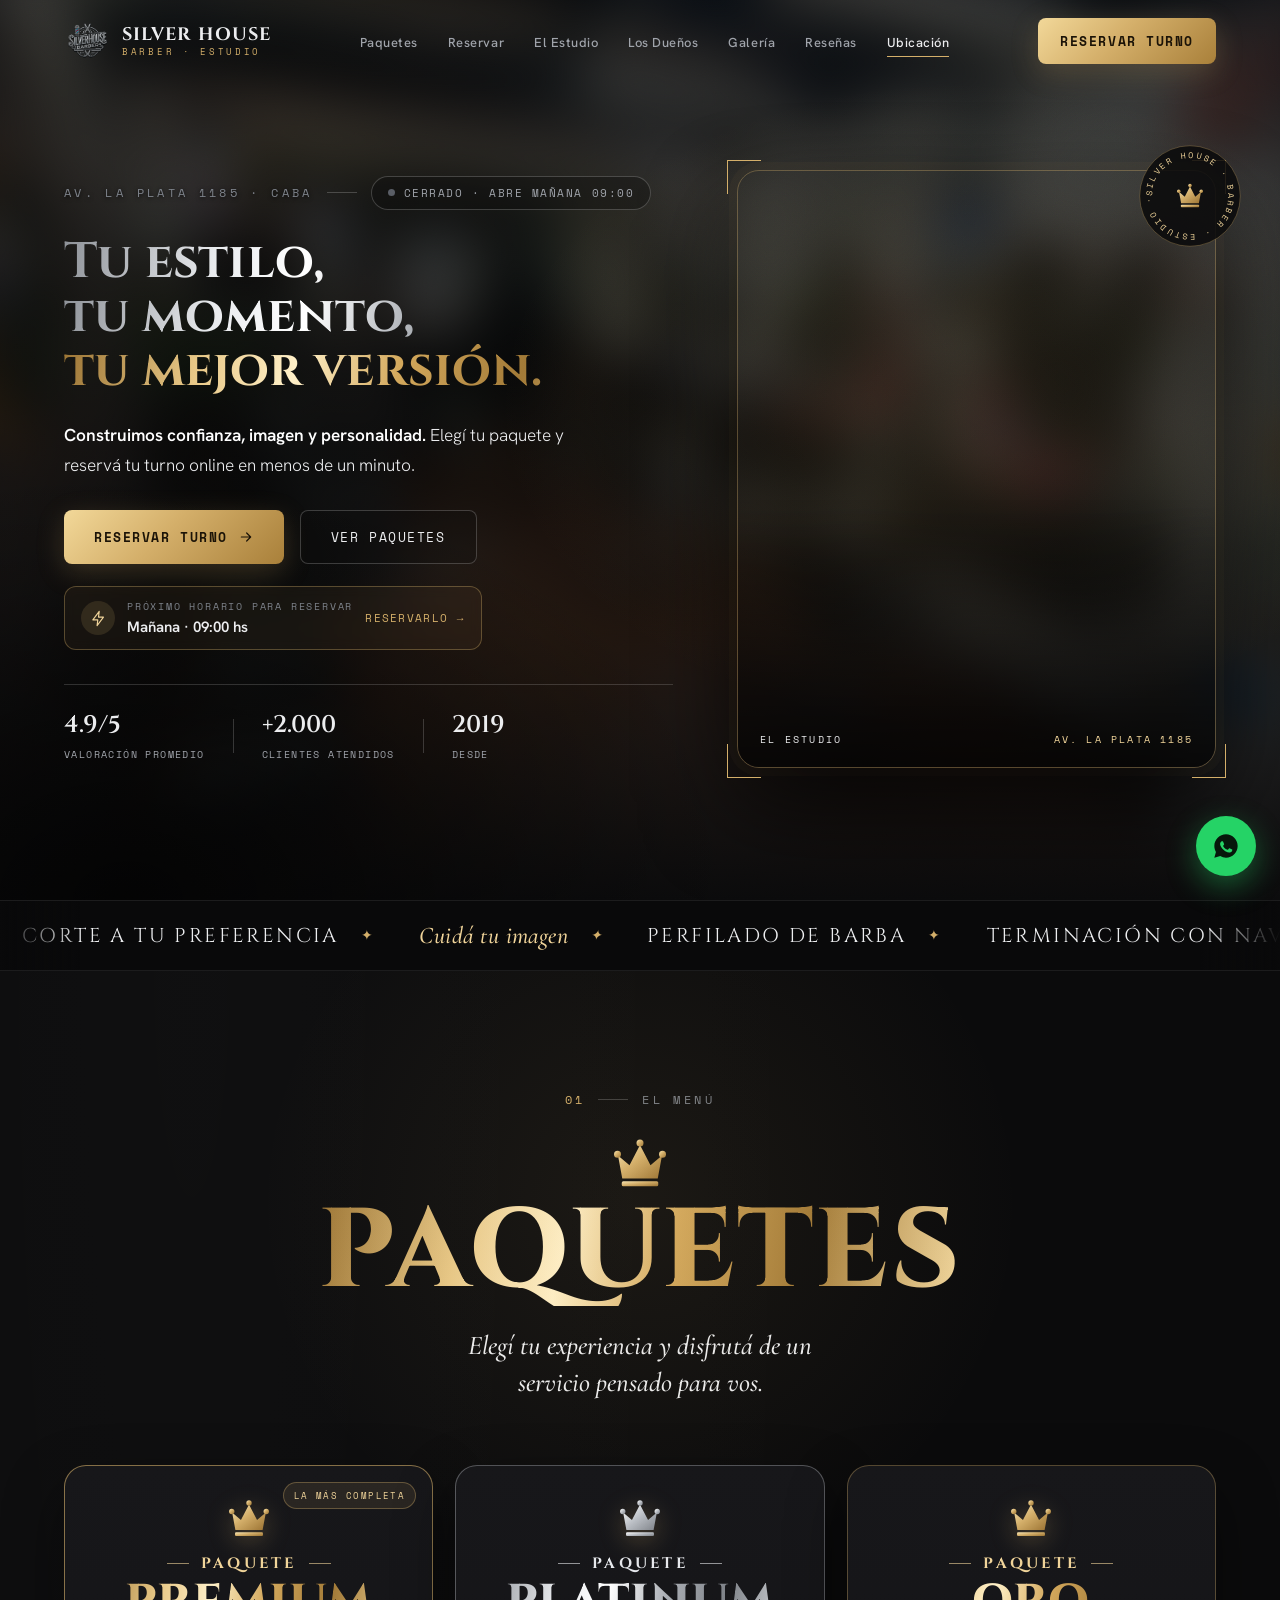
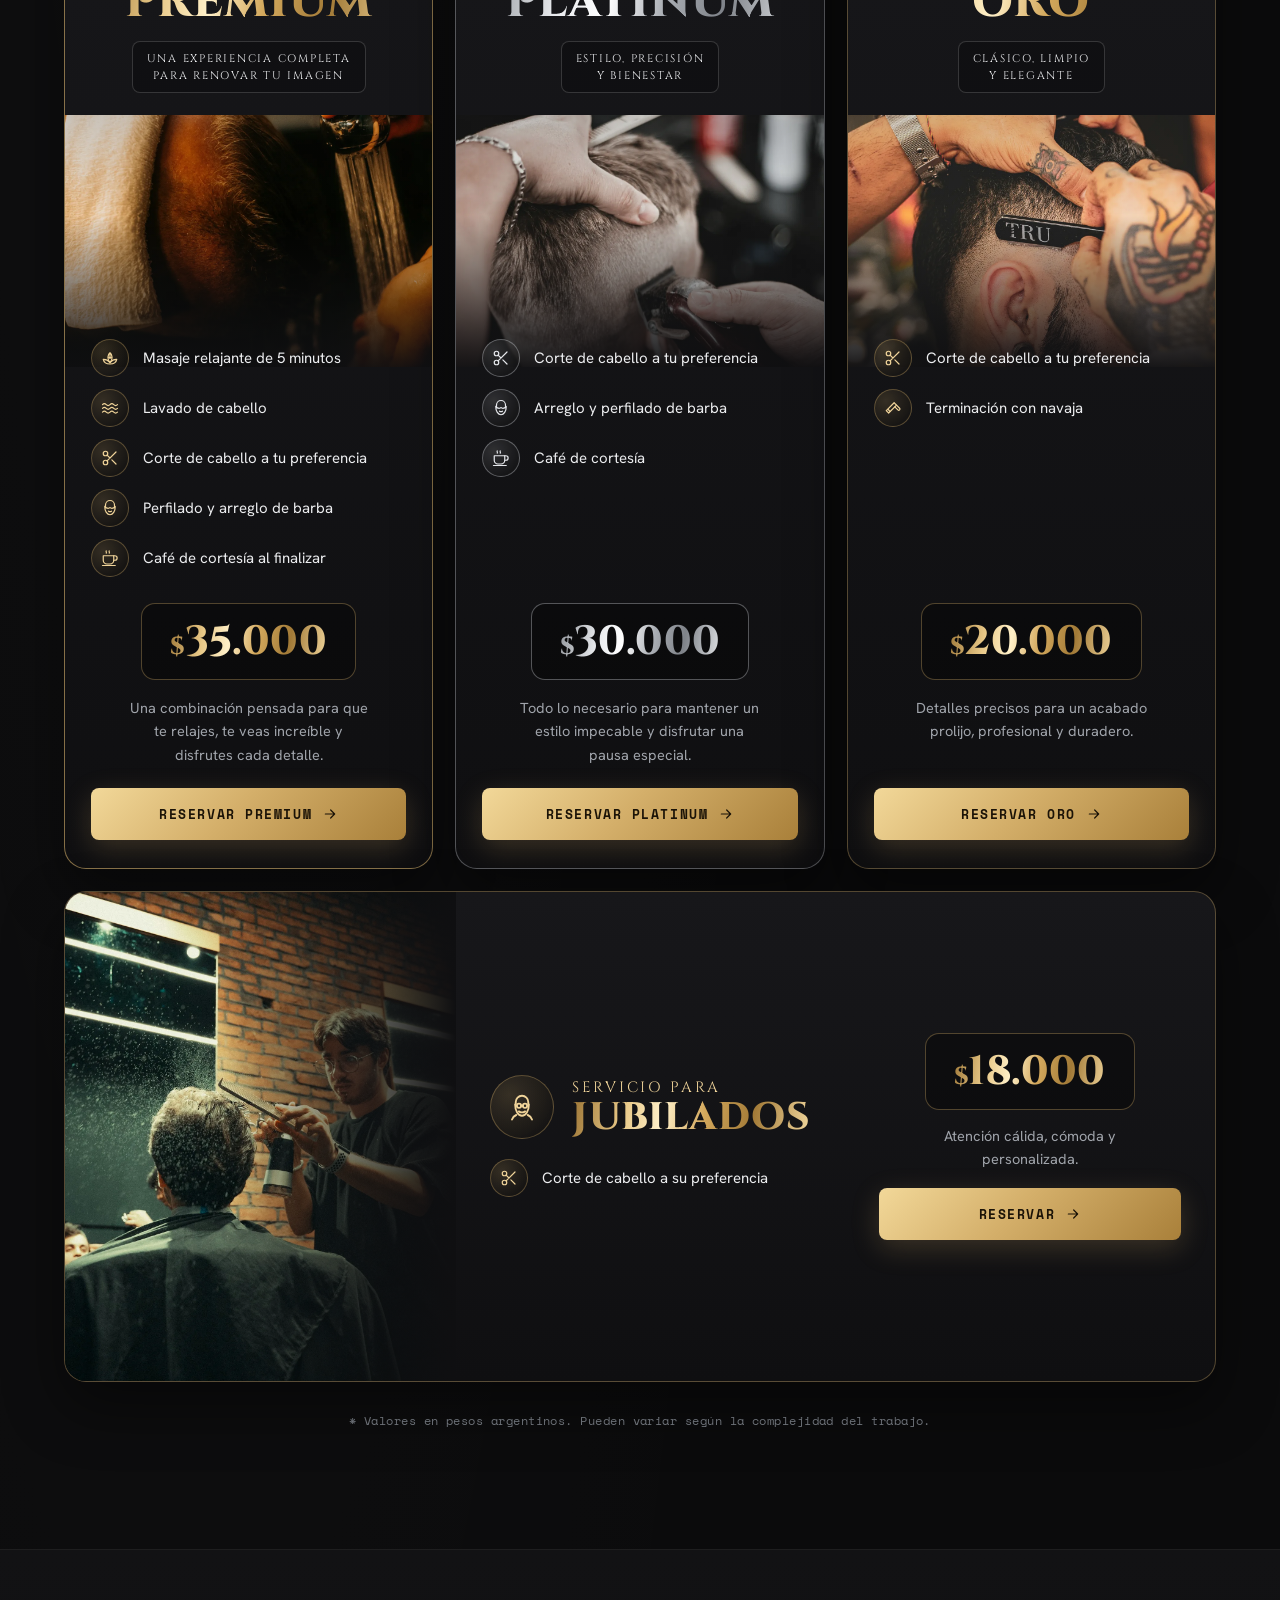
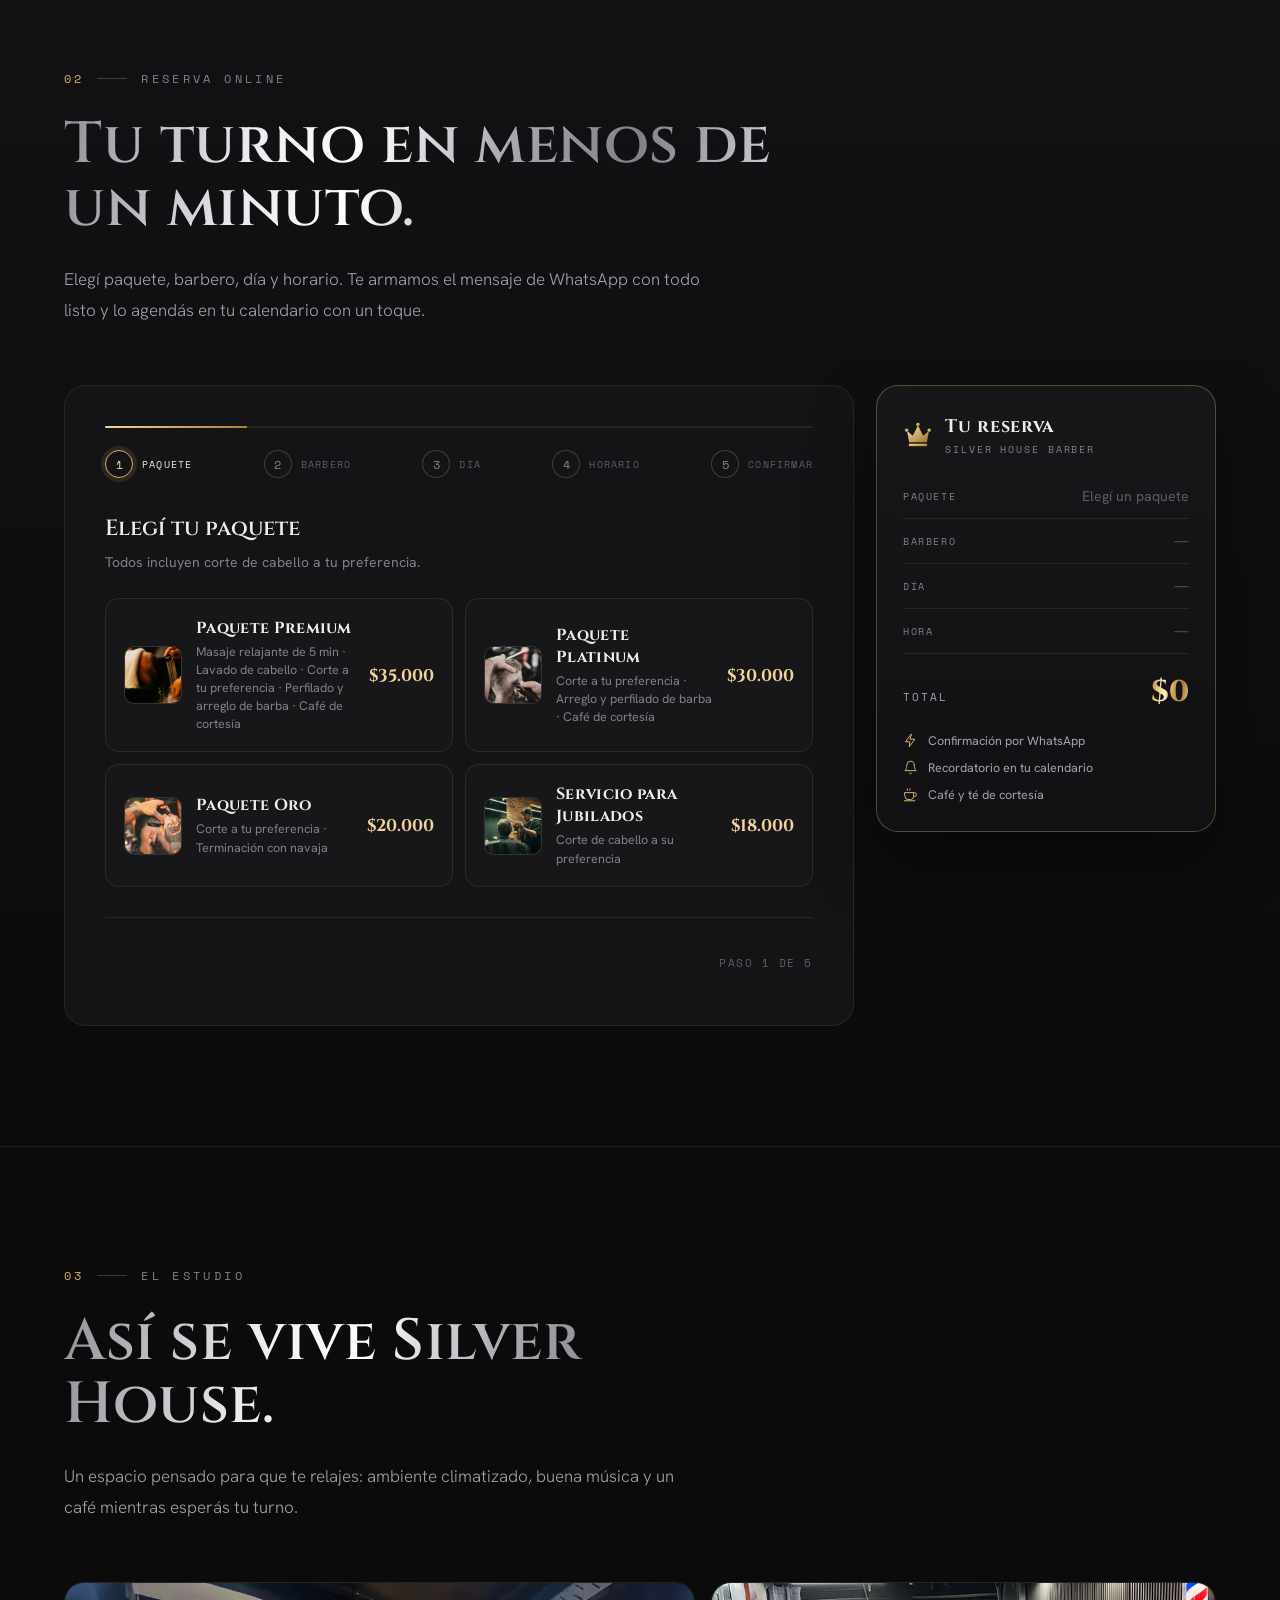
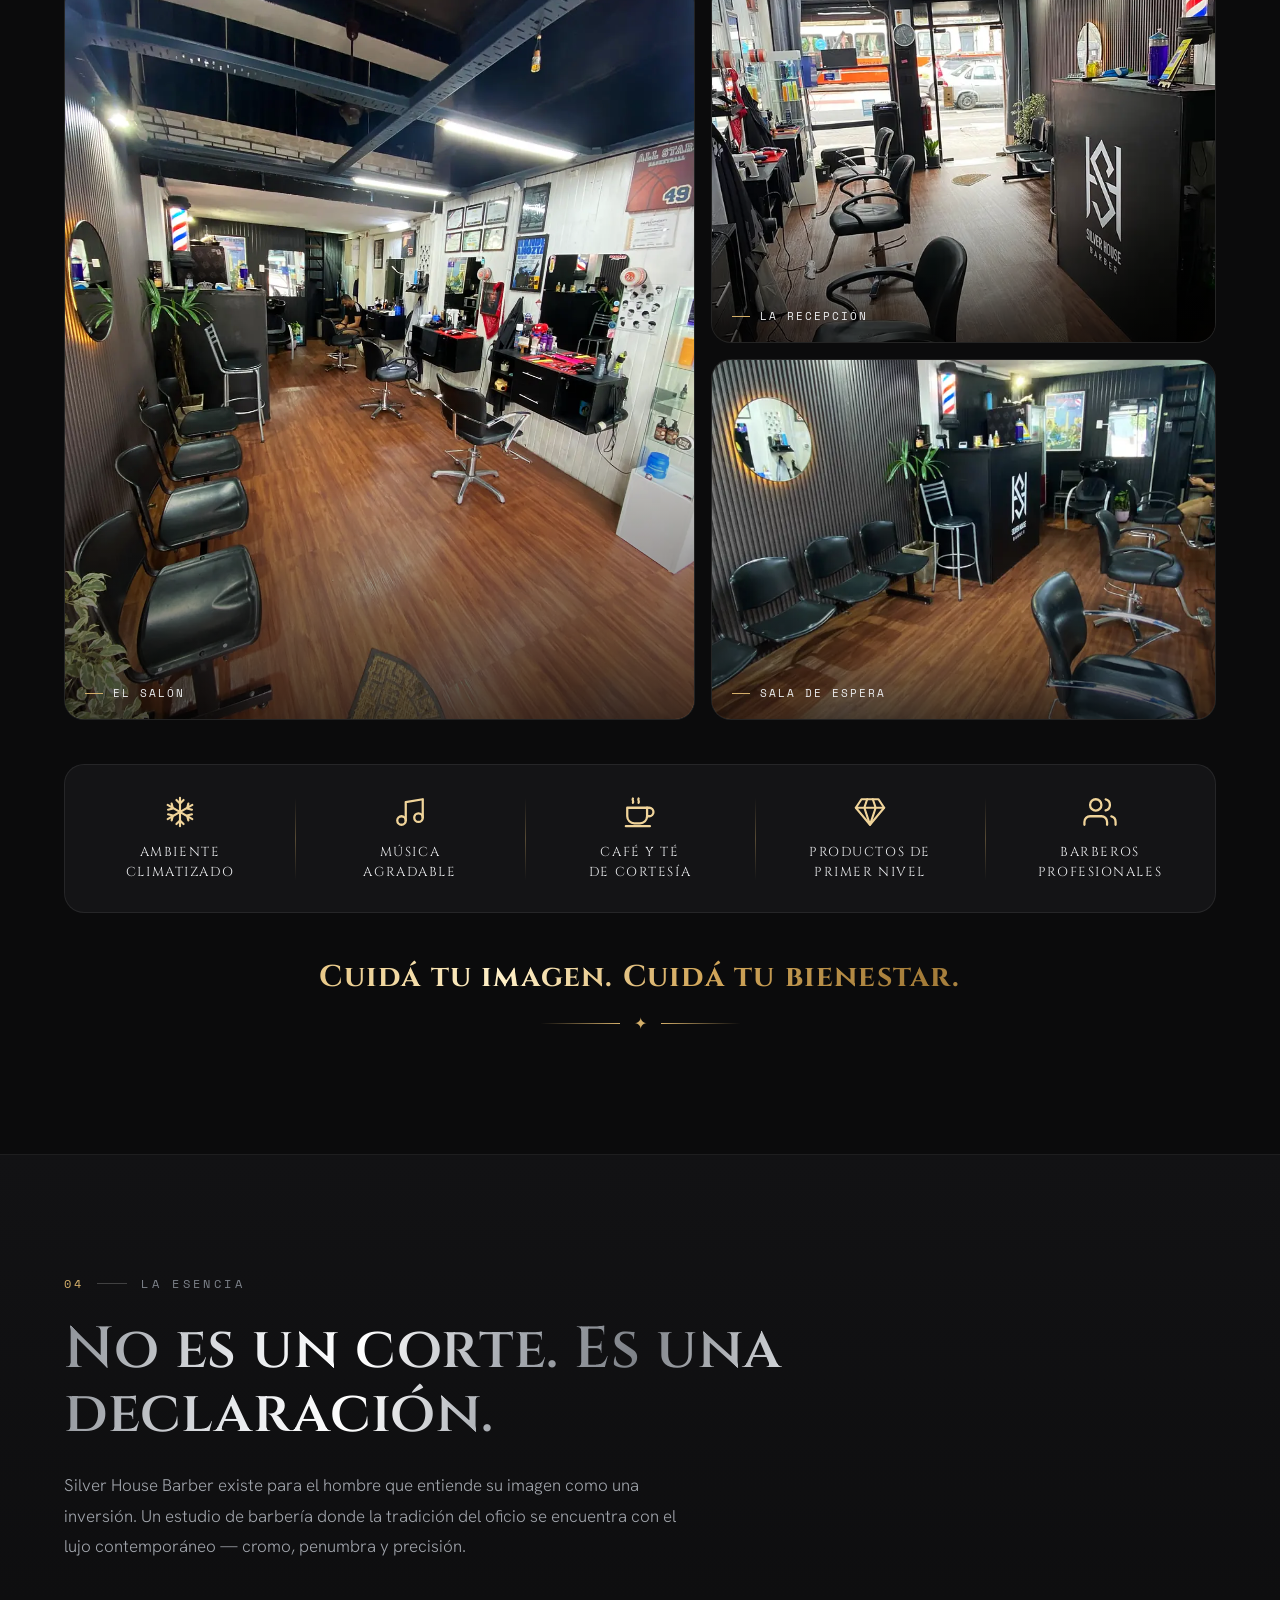
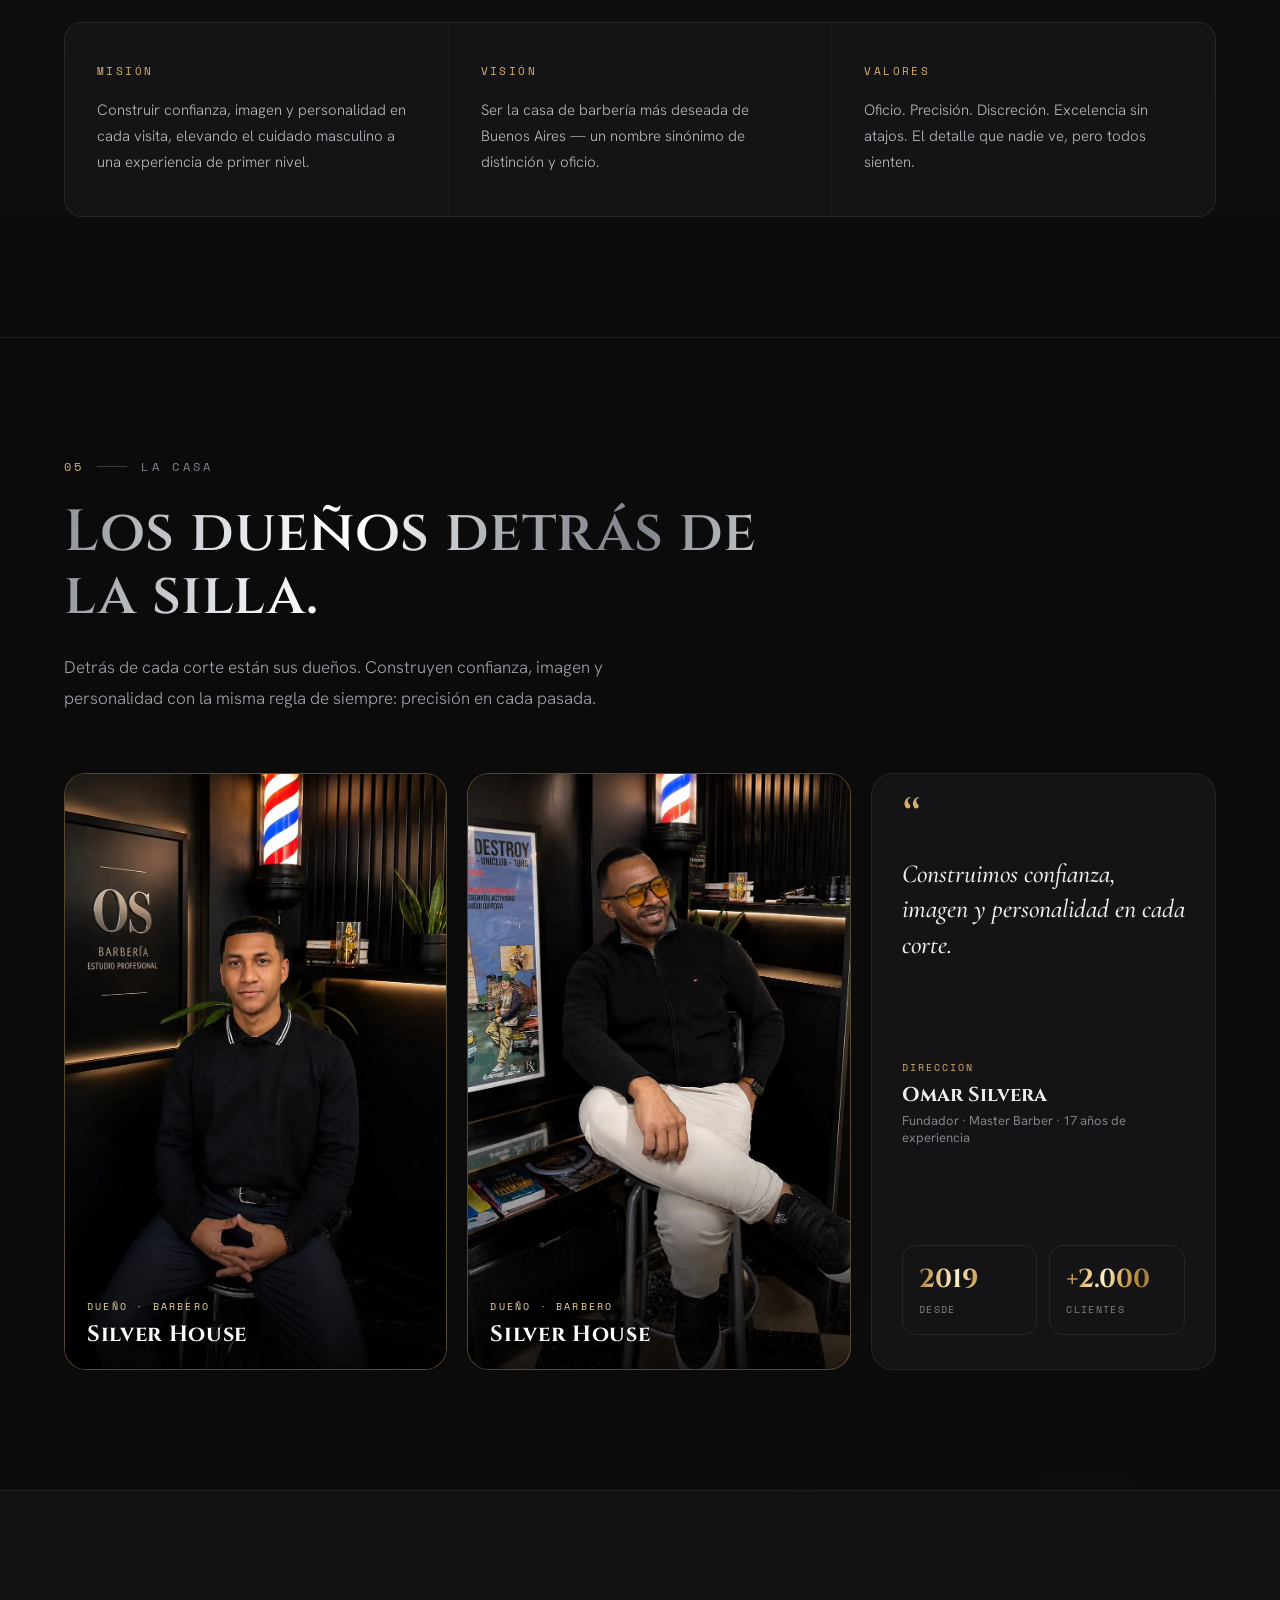
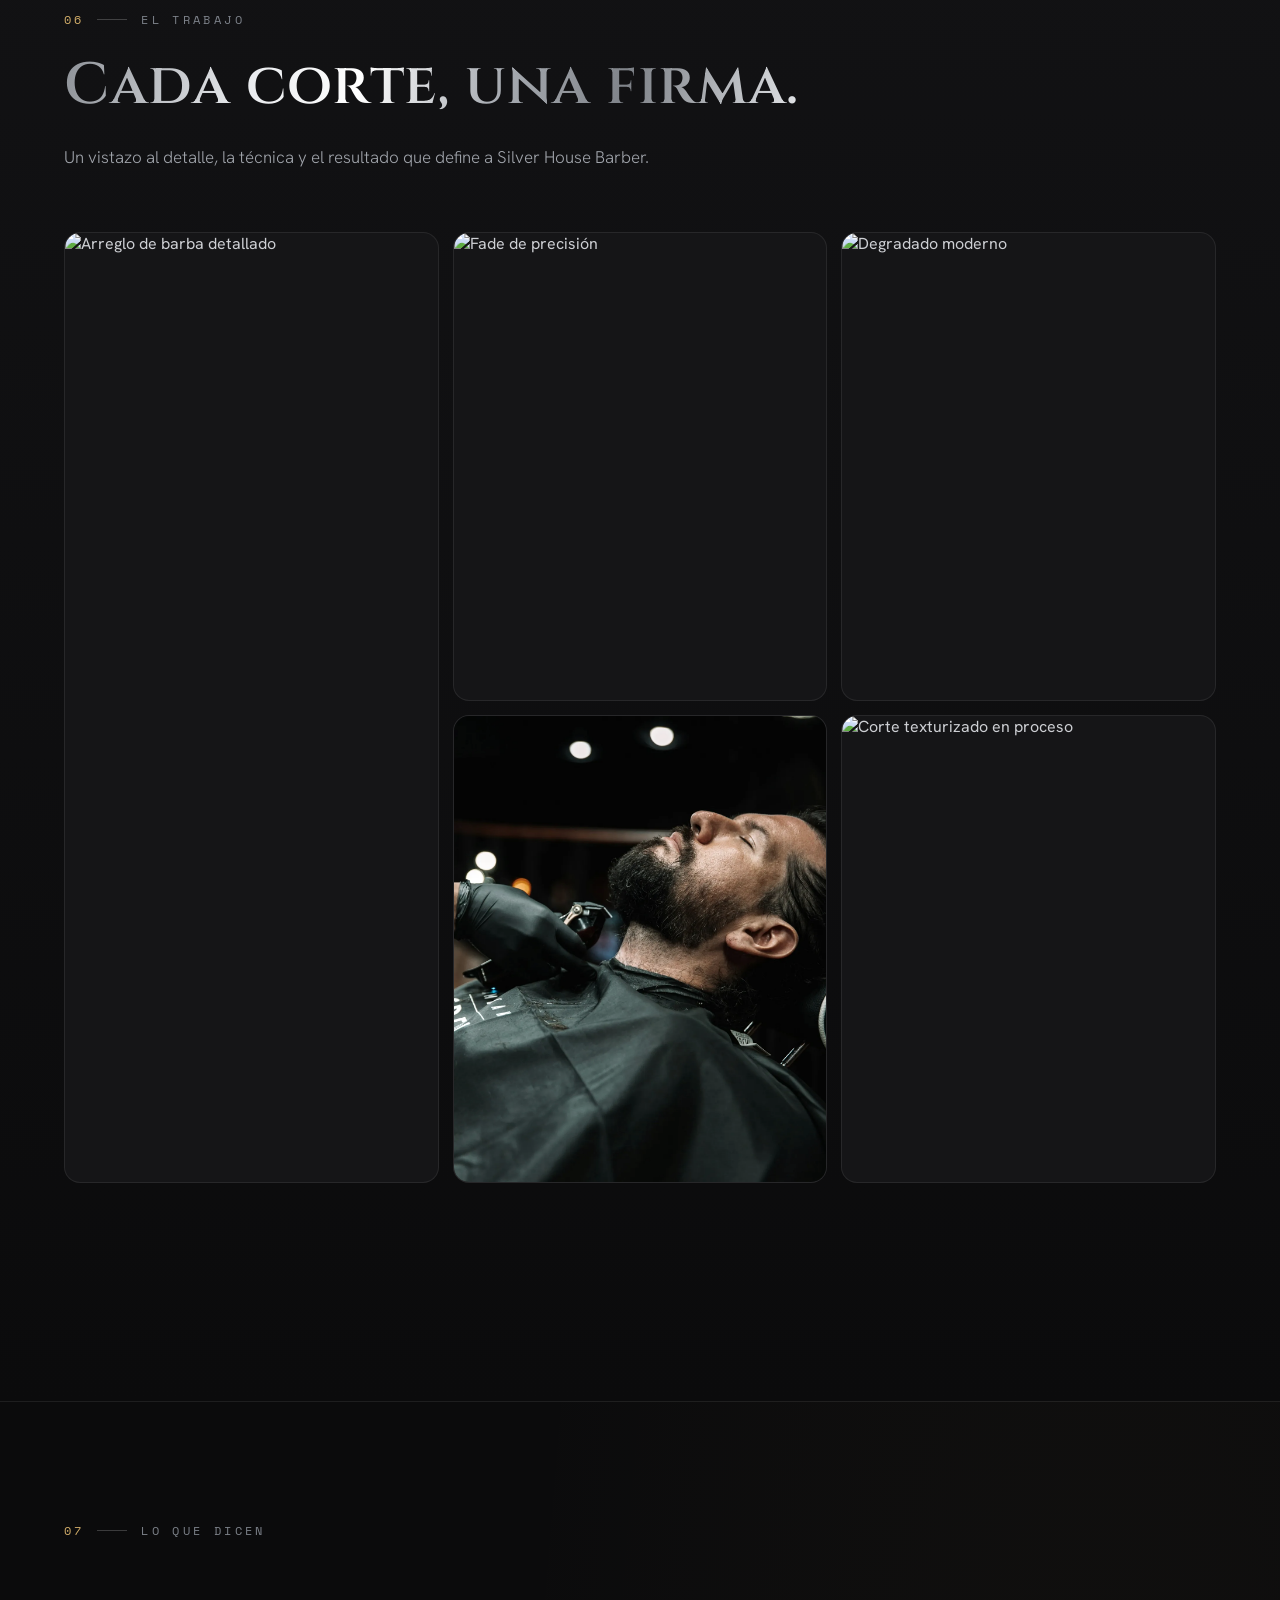
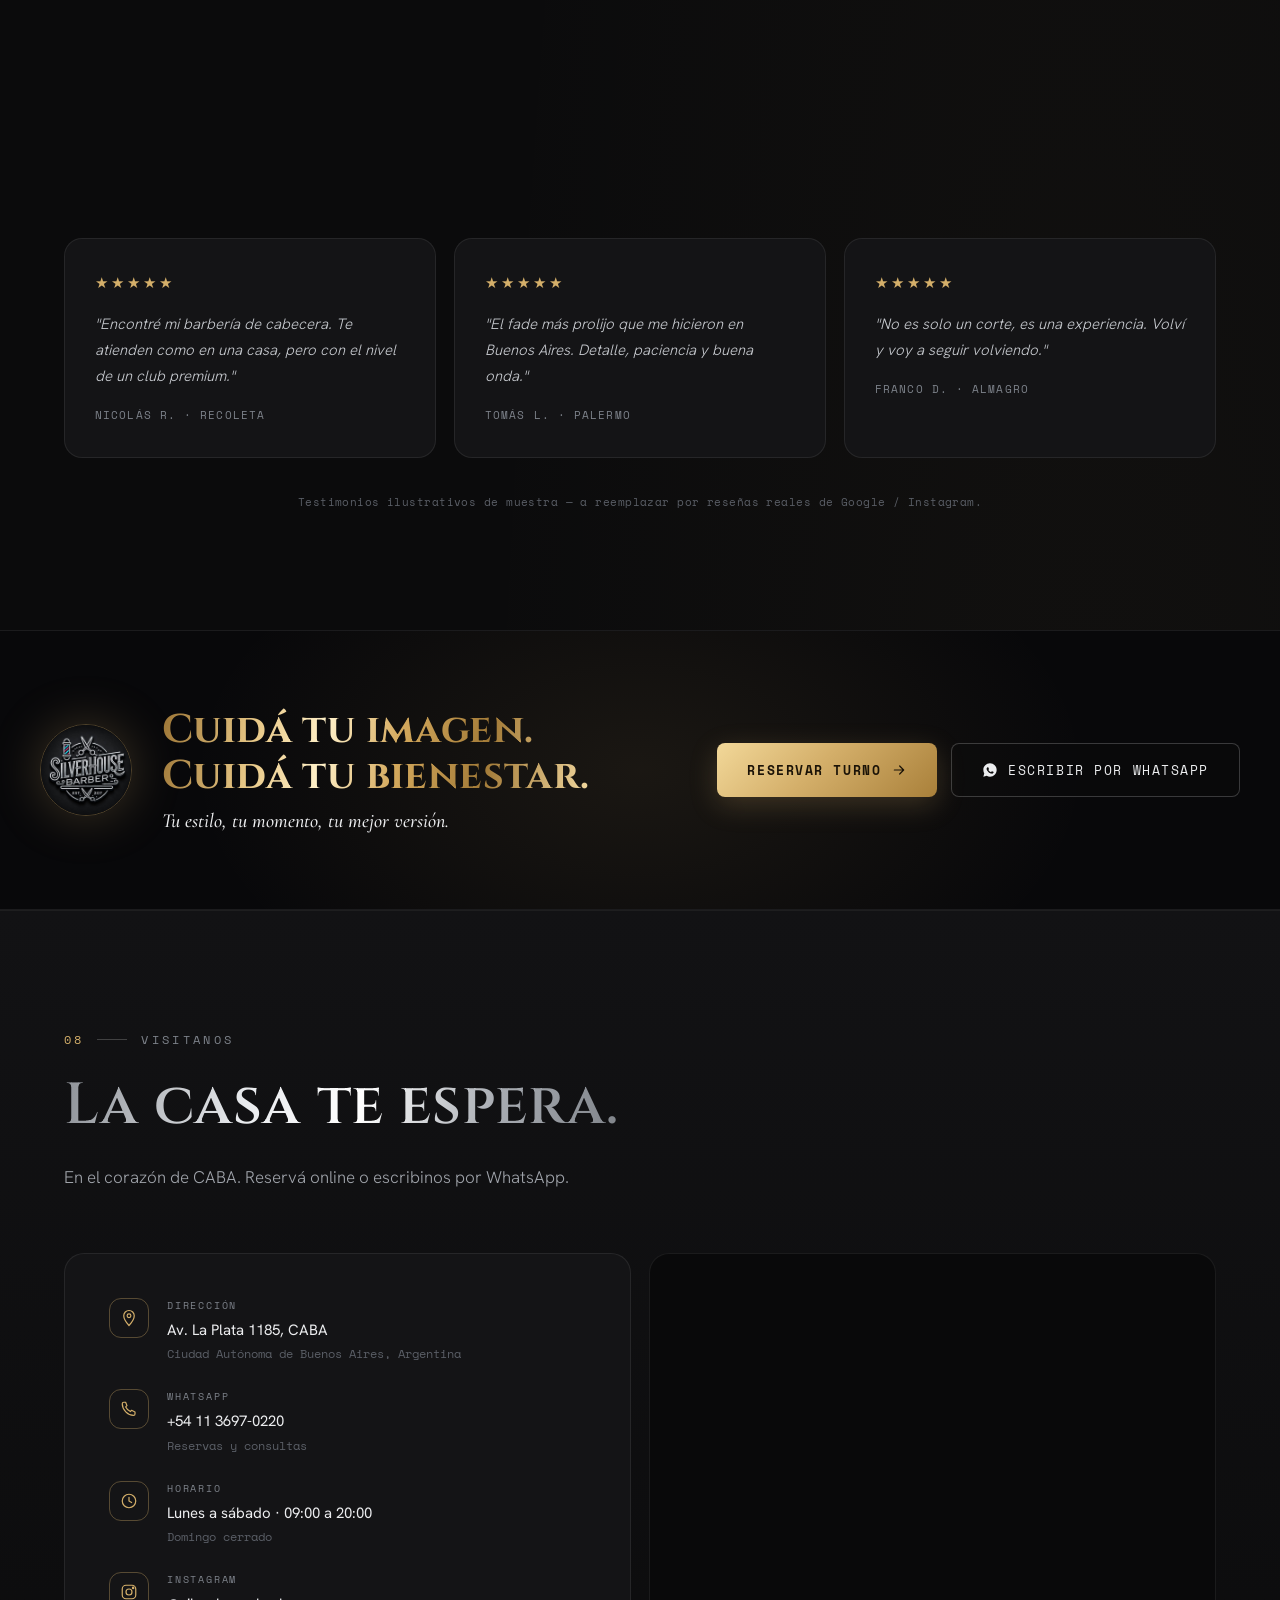
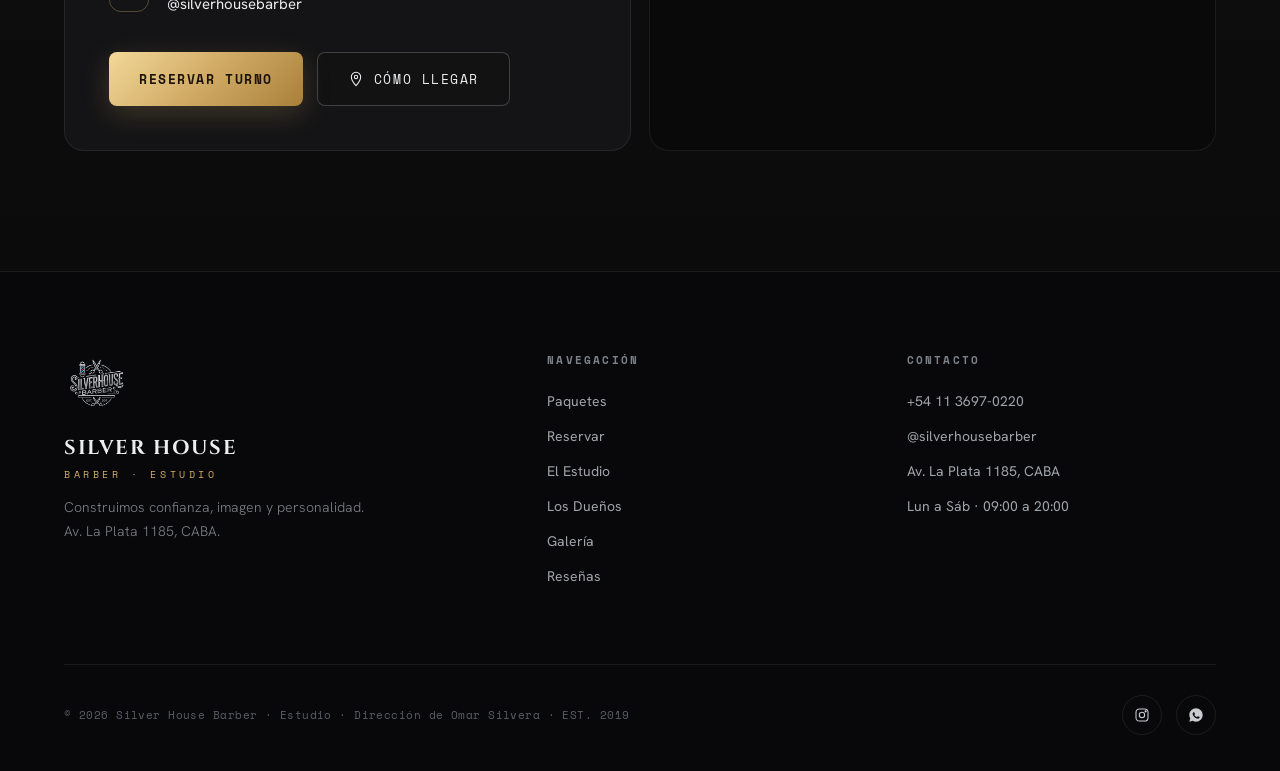
==== silverhouse-barber/index.html @ c3d7dc7b "Silver House: reservas más robustas y textos corregidos - Si al día elegido ya no le quedan horarios" ====
<!DOCTYPE html>
<html lang="es-AR">
<head>
<meta charset="UTF-8">
<meta name="viewport" content="width=device-width, initial-scale=1.0">
<title>Silver House Barber · Estudio — Barbería Premium en CABA | Paquetes y Reservas Online</title>
<meta name="description" content="Silver House Barber Estudio, Av. La Plata 1185, CABA. Paquetes Premium, Platinum, Oro y servicio para jubilados. Construimos confianza, imagen y personalidad. Reservá tu turno online en menos de un minuto.">
<meta name="theme-color" content="#0B0B0C">

<meta property="og:type" content="business.business">
<meta property="og:title" content="Silver House Barber · Estudio — Tu estilo, tu momento, tu mejor versión.">
<meta property="og:description" content="Barbería premium en Av. La Plata 1185, CABA. Paquetes desde $20.000 · Jubilados $18.000. Reservá tu turno online en menos de un minuto.">
<meta property="og:url" content="https://silverhousebarber.vercel.app/">
<meta property="og:image" content="https://silverhousebarber.vercel.app/img/og-silverhouse.jpg">
<meta property="og:locale" content="es_AR">
<meta name="twitter:card" content="summary_large_image">

<link rel="icon" type="image/png" href="silverhouse-logo.png">
<link rel="apple-touch-icon" href="silverhouse-logo.png">
<link rel="preload" href="fonts/cinzel-normal-63551c.woff2" as="font" type="font/woff2" crossorigin>
<link rel="preload" href="fonts/hanken-grotesk-normal-605034.woff2" as="font" type="font/woff2" crossorigin>
<link rel="stylesheet" href="fonts/fonts.css">
<link rel="preload" as="image" href="img/estudio/estudio-1.webp" fetchpriority="high">

<script>
  // Marca el documento para las animaciones (sin JS, todo queda visible y sin animar).
  (function(){
    var d=document.documentElement;
    d.classList.add('js');
    if(window.matchMedia&&window.matchMedia('(prefers-reduced-motion: reduce)').matches){d.classList.add('reduced');}
  })();
</script>

<script type="application/ld+json">
{
  "@context":"https://schema.org",
  "@type":"HairSalon",
  "name":"Silver House Barber · Estudio",
  "slogan":"Construimos confianza, imagen y personalidad",
  "url":"https://silverhousebarber.vercel.app/",
  "image":"https://silverhousebarber.vercel.app/img/og-silverhouse.jpg",
  "logo":"https://silverhousebarber.vercel.app/silverhouse-logo.png",
  "telephone":"+54 11 3697-0220",
  "priceRange":"$18.000 – $35.000",
  "currenciesAccepted":"ARS",
  "address":{"@type":"PostalAddress","streetAddress":"Av. La Plata 1185","addressLocality":"Ciudad Autónoma de Buenos Aires","addressRegion":"CABA","addressCountry":"AR"},
  "openingHoursSpecification":[{"@type":"OpeningHoursSpecification","dayOfWeek":["Monday","Tuesday","Wednesday","Thursday","Friday","Saturday"],"opens":"09:00","closes":"20:00"}],
  "sameAs":["https://instagram.com/silverhousebarber"],
  "makesOffer":[
    {"@type":"Offer","name":"Paquete Premium","price":"35000","priceCurrency":"ARS","description":"Masaje relajante de 5 minutos, lavado de cabello, corte a tu preferencia, perfilado y arreglo de barba, café de cortesía."},
    {"@type":"Offer","name":"Paquete Platinum","price":"30000","priceCurrency":"ARS","description":"Corte a tu preferencia, arreglo y perfilado de barba, café de cortesía."},
    {"@type":"Offer","name":"Paquete Oro","price":"20000","priceCurrency":"ARS","description":"Corte a tu preferencia y terminación con navaja."},
    {"@type":"Offer","name":"Servicio para Jubilados","price":"18000","priceCurrency":"ARS","description":"Corte de cabello a su preferencia."}
  ]
}
</script>

<style>
:root{
  --bg:#0B0B0C;
  --bg-2:#0F0F11;
  --card:#141416;
  --card-2:#18181B;
  --text:#C9CBD0;
  --text-dim:#A0A4AB;
  --text-mute:#7D828A;
  --text-faint:#5A5E66;
  --white-ish:#ECEDEF;
  --gold:#D4AF6A;
  --gold-bright:#F0D49A;
  --gold-deep:#9E7735;
  --gold-glow:rgba(212,175,106,0.45);
  --gold-grad:linear-gradient(100deg,#9C7535 0%,#E8C887 22%,#FFF0C8 38%,#D3A85C 55%,#A27A37 75%,#F3D9A0 100%);
  --silver-grad:linear-gradient(100deg,#8E9298 0%,#E9EBEE 25%,#FFFFFF 40%,#A9ADB3 58%,#7E8288 76%,#E4E6E9 100%);
  --btn-gold:linear-gradient(135deg,#F2D899 0%,#D4AF6A 45%,#A9803A 100%);
  --border:rgba(255,255,255,0.08);
  --border-soft:rgba(255,255,255,0.06);
  --border-gold:rgba(212,175,106,0.35);
  --font-display:'Cinzel',serif;
  --font-serif:'Cormorant Garamond',serif;
  --font-body:'Hanken Grotesk',sans-serif;
  --font-mono:'Space Mono',monospace;
  --ease:cubic-bezier(.2,.7,.2,1);
}
*{box-sizing:border-box;margin:0;padding:0;}
[hidden]{display:none !important;}
html{scroll-behavior:smooth;scroll-padding-top:84px;}
body{
  background:var(--bg);
  color:var(--text);
  font-family:var(--font-body);
  overflow-x:hidden;
  -webkit-font-smoothing:antialiased;
}
img{max-width:100%;display:block;}
a{color:inherit;text-decoration:none;}
ul{list-style:none;}
button{font:inherit;color:inherit;}
::selection{background:rgba(212,175,106,0.3);color:#fff;}
:focus-visible{outline:2px solid var(--gold);outline-offset:3px;border-radius:6px;}
.sr-only{position:absolute;width:1px;height:1px;padding:0;margin:-1px;overflow:hidden;clip:rect(0,0,0,0);white-space:nowrap;border:0;}

.bg-texture{
  background-image:
    radial-gradient(120% 80% at 15% 8%,rgba(255,255,255,0.02),transparent 42%),
    radial-gradient(100% 70% at 85% 95%,rgba(212,175,106,0.04),transparent 50%);
}
.wrap{max-width:1200px;margin:0 auto;padding-left:24px;padding-right:24px;}

.eyebrow{display:flex;align-items:center;gap:14px;margin-bottom:26px;flex-wrap:wrap;}
.eyebrow .num{font-family:var(--font-mono);font-size:12px;letter-spacing:0.22em;color:var(--gold);}
.eyebrow .line{width:30px;height:1px;background:rgba(255,255,255,0.2);}
.eyebrow .label{font-family:var(--font-mono);font-size:12px;letter-spacing:0.28em;color:var(--text-mute);text-transform:uppercase;}

.gradient-text{
  background:var(--silver-grad);background-size:100% auto;
  -webkit-background-clip:text;background-clip:text;-webkit-text-fill-color:transparent;color:transparent;
}
.gold-text{
  background:var(--gold-grad);background-size:100% auto;
  -webkit-background-clip:text;background-clip:text;-webkit-text-fill-color:transparent;color:transparent;
}
.silver-text{
  background:var(--silver-grad);background-size:100% auto;
  -webkit-background-clip:text;background-clip:text;-webkit-text-fill-color:transparent;color:transparent;
}
.serif-italic{font-family:var(--font-serif);font-style:italic;font-weight:500;}

/* ============ BUTTONS ============ */
.btn{
  position:relative;display:inline-flex;align-items:center;justify-content:center;gap:10px;
  font-family:var(--font-mono);font-size:13px;letter-spacing:0.12em;text-transform:uppercase;
  padding:16px 30px;border-radius:8px;cursor:pointer;transition:all .3s var(--ease);white-space:nowrap;
  border:none;overflow:hidden;
}
.btn svg{width:16px;height:16px;flex-shrink:0;}
.btn-gold{background:var(--btn-gold);color:#1B1307;font-weight:700;box-shadow:0 8px 28px rgba(212,175,106,0.22);}
.btn-gold:hover{transform:translateY(-2px);box-shadow:0 14px 40px rgba(212,175,106,0.42);}
.btn-gold:disabled{opacity:0.4;cursor:not-allowed;transform:none;box-shadow:none;}
.btn-ghost{border:1px solid rgba(255,255,255,0.2);color:var(--white-ish);background:rgba(13,13,13,0.25);}
.btn-ghost:hover{border-color:var(--gold);color:var(--gold-bright);background:rgba(212,175,106,0.07);}
.btn-wa{background:#25D366;color:#06180B;font-weight:700;}
.btn-wa:hover{transform:translateY(-2px);box-shadow:0 12px 32px rgba(37,211,102,0.35);}
.btn-sm{padding:12px 18px;font-size:12px;}
.link-btn{background:none;border:none;cursor:pointer;font-family:var(--font-mono);font-size:11px;letter-spacing:0.12em;text-transform:uppercase;color:var(--gold);padding:0;}
.link-btn:hover{color:var(--gold-bright);}

.status-badge{
  display:inline-flex;align-items:center;gap:9px;
  font-family:var(--font-mono);font-size:11px;letter-spacing:0.14em;text-transform:uppercase;
  padding:8px 16px;border-radius:30px;border:1px solid rgba(255,255,255,0.2);color:var(--text-dim);
  background:rgba(13,13,13,0.35);backdrop-filter:blur(6px);-webkit-backdrop-filter:blur(6px);
}
.status-badge .dot{width:7px;height:7px;border-radius:50%;background:var(--text-faint);}
.status-badge.open{border-color:rgba(37,211,102,0.45);color:#7BE3A0;}
.status-badge.open .dot{background:#25D366;box-shadow:0 0 8px rgba(37,211,102,0.8);animation:dotPulse 2.2s ease-in-out infinite;}
@keyframes dotPulse{0%,100%{opacity:1}50%{opacity:0.35}}

/* ============ SCROLL PROGRESS ============ */
.progress{position:fixed;top:0;left:0;right:0;height:2px;z-index:1100;pointer-events:none;}
.progress span{display:block;height:100%;background:var(--btn-gold);transform-origin:0 50%;transform:scaleX(0);}

/* ============ HEADER ============ */
header{
  position:fixed;top:0;left:0;right:0;z-index:1000;
  padding:18px 0;transition:all .35s ease;border-bottom:1px solid transparent;
}
header.scrolled{
  background:rgba(11,11,12,0.86);backdrop-filter:blur(14px);-webkit-backdrop-filter:blur(14px);
  border-bottom:1px solid var(--border);padding:12px 0;
}
header .wrap{max-width:100%;padding-left:clamp(20px,5vw,72px);padding-right:clamp(20px,5vw,72px);}
.nav-inner{display:flex;align-items:center;justify-content:space-between;gap:20px;}
.brand{display:flex;align-items:center;gap:12px;}
.brand img{width:46px;height:46px;}
.brand-text{font-family:var(--font-display);font-weight:700;font-size:18px;letter-spacing:0.06em;color:var(--white-ish);line-height:1.1;white-space:nowrap;}
.brand-text span{display:block;font-family:var(--font-mono);font-size:9px;letter-spacing:0.3em;color:var(--gold);margin-top:3px;font-weight:400;}
nav ul{display:flex;gap:30px;}
nav a{font-size:13px;letter-spacing:0.04em;color:var(--text-dim);font-weight:500;transition:color .25s;position:relative;padding:6px 0;}
nav a::after{content:'';position:absolute;left:0;right:0;bottom:0;height:1px;background:var(--gold);transform:scaleX(0);transform-origin:right;transition:transform .35s var(--ease);}
nav a:hover,nav a.active{color:var(--white-ish);}
nav a:hover::after,nav a.active::after{transform:scaleX(1);transform-origin:left;}
.nav-cta{display:flex;align-items:center;gap:16px;}
.nav-cta .btn{padding:13px 22px;}
.nav-cta .btn span.short{display:none;}
.hamburger{display:none;flex-direction:column;gap:5px;cursor:pointer;background:none;border:none;padding:8px;}
.hamburger span{width:24px;height:2px;background:var(--white-ish);transition:all .3s;}
.hamburger.open span:nth-child(1){transform:translateY(7px) rotate(45deg);}
.hamburger.open span:nth-child(2){opacity:0;}
.hamburger.open span:nth-child(3){transform:translateY(-7px) rotate(-45deg);}

.mobile-nav{
  position:fixed;inset:0;background:rgba(7,7,8,0.97);z-index:999;
  display:flex;flex-direction:column;align-items:center;justify-content:center;gap:26px;
  transform:translateY(-100%);transition:transform .5s var(--ease);visibility:hidden;
}
.mobile-nav.open{transform:translateY(0);visibility:visible;}
.mobile-nav a{font-family:var(--font-display);font-size:26px;color:var(--white-ish);letter-spacing:0.04em;}
.mobile-nav a:hover{color:var(--gold-bright);}
.mobile-nav .btn{margin-top:10px;font-size:13px;}

/* ============ HERO ============ */
.hero{
  position:relative;width:100%;min-height:100vh;min-height:100svh;
  display:flex;align-items:center;padding-top:108px;padding-bottom:70px;overflow:hidden;
}
.hero-bg{position:absolute;inset:0;z-index:0;overflow:hidden;}
.hero-bg::before{
  content:'';position:absolute;inset:-40px;
  background:url('img/estudio/estudio-1-sm.webp') center/cover no-repeat;
  filter:blur(26px) brightness(0.32) saturate(1.1);
}
.hero-bg::after{
  content:'';position:absolute;inset:0;
  background:
    radial-gradient(60% 60% at 75% 45%,rgba(212,175,106,0.14),transparent 60%),
    radial-gradient(80% 80% at 10% 100%,rgba(0,0,0,0.75),transparent 60%),
    linear-gradient(180deg,rgba(11,11,12,0.2) 0%,rgba(11,11,12,0.55) 70%,var(--bg) 100%);
}
.hero-grain{
  position:absolute;inset:0;z-index:1;pointer-events:none;opacity:0.07;mix-blend-mode:overlay;
  background-image:url("data:image/svg+xml,%3Csvg xmlns='http://www.w3.org/2000/svg' width='160' height='160'%3E%3Cfilter id='n'%3E%3CfeTurbulence type='fractalNoise' baseFrequency='0.9' numOctaves='2' stitchTiles='stitch'/%3E%3C/filter%3E%3Crect width='100%25' height='100%25' filter='url(%23n)'/%3E%3C/svg%3E");
}
.hero-inner{
  position:relative;z-index:3;width:100%;max-width:1320px;margin:0 auto;
  padding-left:clamp(20px,5vw,72px);padding-right:clamp(20px,5vw,72px);
  display:grid;grid-template-columns:minmax(0,1.12fr) minmax(0,0.88fr);gap:clamp(30px,5vw,80px);align-items:center;
}
.hero-text{min-width:0;}
.hero .eyebrow .num,.hero .eyebrow .label{text-shadow:0 1px 4px rgba(0,0,0,0.85);}
.hero-kicker{display:flex;align-items:center;gap:14px;margin-bottom:18px;}
.hero-kicker img{width:58px;height:58px;filter:drop-shadow(0 4px 14px rgba(0,0,0,0.6));}
.hero-kicker .k-title{font-family:var(--font-display);font-weight:700;font-size:15px;letter-spacing:0.22em;color:var(--white-ish);}
.hero-kicker .k-sub{font-family:var(--font-mono);font-size:10px;letter-spacing:0.38em;color:var(--gold);margin-top:5px;}
.hero h1{
  font-family:var(--font-display);font-weight:700;
  font-size:clamp(34px,3.9vw,58px);line-height:1.08;letter-spacing:0.005em;
  margin-bottom:22px;
}
.hero h1 .line{display:block;}
.hero p.lead{font-size:clamp(16px,1.35vw,18px);line-height:1.75;color:var(--white-ish);font-weight:300;max-width:540px;margin-bottom:30px;}
.hero p.lead strong{font-weight:600;color:#fff;}
.hero-ctas{display:flex;gap:16px;flex-wrap:wrap;margin-bottom:22px;}
.next-slot{
  display:inline-flex;align-items:center;gap:12px;flex-wrap:wrap;
  border:1px solid var(--border-gold);background:rgba(212,175,106,0.06);
  border-radius:12px;padding:12px 16px;margin-bottom:34px;cursor:pointer;text-align:left;
  transition:background .3s var(--ease),border-color .3s var(--ease);backdrop-filter:blur(6px);-webkit-backdrop-filter:blur(6px);
}
.next-slot:hover{background:rgba(212,175,106,0.12);border-color:var(--gold);}
.next-slot .ns-ico{width:34px;height:34px;border-radius:50%;display:flex;align-items:center;justify-content:center;background:rgba(212,175,106,0.14);color:var(--gold-bright);flex-shrink:0;}
.next-slot .ns-ico svg{width:17px;height:17px;}
.next-slot .ns-k{display:block;font-family:var(--font-mono);font-size:10px;letter-spacing:0.18em;color:var(--text-mute);text-transform:uppercase;}
.next-slot .ns-v{display:block;font-size:15px;color:var(--white-ish);font-weight:600;margin-top:3px;}
.next-slot .ns-go{font-family:var(--font-mono);font-size:11px;letter-spacing:0.12em;color:var(--gold);text-transform:uppercase;}

.trust-row{display:flex;align-items:center;gap:28px;flex-wrap:wrap;border-top:1px solid rgba(255,255,255,0.16);padding-top:24px;}
.trust-item{display:flex;flex-direction:column;gap:6px;}
.trust-item .trust-num{font-family:var(--font-display);font-size:24px;font-weight:600;color:var(--white-ish);}
.trust-item .lbl{font-family:var(--font-mono);font-size:10px;letter-spacing:0.14em;color:var(--text-dim);text-transform:uppercase;}
.trust-divider{width:1px;height:34px;background:rgba(255,255,255,0.18);}

/* hero media frame + Ken Burns slideshow */
.hero-media{position:relative;justify-self:end;width:100%;max-width:500px;}
.hero-frame{
  position:relative;aspect-ratio:4/5;border-radius:22px;overflow:hidden;
  border:1px solid var(--border-gold);
  box-shadow:0 40px 90px rgba(0,0,0,0.6),0 0 0 8px rgba(212,175,106,0.04);
}
.hero-frame .slide{position:absolute;inset:0;opacity:0;animation:slideFade 27s infinite;}
.hero-frame .slide:nth-child(1){animation-delay:-1.5s;}
.hero-frame .slide:nth-child(2){animation-delay:7.5s;}
.hero-frame .slide:nth-child(3){animation-delay:16.5s;}
.hero-frame .slide img{width:100%;height:100%;object-fit:cover;animation:kenburns 27s linear infinite;animation-delay:inherit;}
@keyframes slideFade{0%{opacity:0}6%{opacity:1}33%{opacity:1}39%{opacity:0}100%{opacity:0}}
@keyframes kenburns{0%{transform:scale(1.02)}39%{transform:scale(1.07)}100%{transform:scale(1.07)}}
.hero-frame::after{
  content:'';position:absolute;inset:0;pointer-events:none;
  background:linear-gradient(180deg,rgba(0,0,0,0) 55%,rgba(0,0,0,0.65) 100%);
}
.frame-caption{
  position:absolute;left:22px;right:22px;bottom:20px;z-index:2;display:flex;justify-content:space-between;align-items:flex-end;gap:10px;
  font-family:var(--font-mono);font-size:10px;letter-spacing:0.22em;color:var(--white-ish);text-transform:uppercase;
}
.frame-caption b{color:var(--gold-bright);font-weight:400;}
.corner{position:absolute;width:34px;height:34px;border-color:var(--gold);border-style:solid;z-index:3;pointer-events:none;}
.corner.tl{top:-10px;left:-10px;border-width:1px 0 0 1px;}
.corner.tr{top:-10px;right:-10px;border-width:1px 1px 0 0;}
.corner.bl{bottom:-10px;left:-10px;border-width:0 0 1px 1px;}
.corner.br{bottom:-10px;right:-10px;border-width:0 1px 1px 0;}
.hero-seal{
  position:absolute;top:-26px;right:-26px;width:104px;height:104px;z-index:4;
}
.hero-seal text{font-family:var(--font-mono);font-size:9.6px;letter-spacing:2.6px;fill:var(--gold-bright);}
.hero-seal .seal-bg{fill:rgba(11,11,12,0.88);stroke:var(--border-gold);}
.hero-seal-crown{position:absolute;top:0;right:0;width:52px;height:52px;z-index:5;display:flex;align-items:center;justify-content:center;}
.hero-seal-crown svg{width:30px;height:30px;}

.scroll-cue{
  position:absolute;bottom:22px;left:50%;transform:translateX(-50%);z-index:3;
  display:flex;flex-direction:column;align-items:center;gap:10px;
  font-family:var(--font-mono);font-size:10px;letter-spacing:0.3em;color:var(--text-dim);
}
.scroll-cue i{display:block;width:1px;height:38px;background:linear-gradient(var(--gold),transparent);animation:cue 2s ease-in-out infinite;transform-origin:top;}
@keyframes cue{0%{transform:scaleY(0);opacity:1}60%{transform:scaleY(1);opacity:1}100%{transform:scaleY(1);opacity:0}}
@media (max-height:760px){.scroll-cue{display:none;}}

/* ============ TICKER ============ */
.ticker{border-top:1px solid var(--border);border-bottom:1px solid var(--border);background:#09090A;overflow:hidden;position:relative;}
.ticker::before,.ticker::after{content:'';position:absolute;top:0;bottom:0;width:80px;z-index:2;pointer-events:none;}
.ticker::before{left:0;background:linear-gradient(90deg,#09090A,transparent);}
.ticker::after{right:0;background:linear-gradient(-90deg,#09090A,transparent);}
.ticker-track{display:flex;width:max-content;animation:marquee 70s linear infinite;}
.ticker:hover .ticker-track{animation-play-state:paused;}
.ticker-group{display:flex;align-items:center;}
.ticker-item{display:flex;align-items:center;gap:22px;padding:20px 22px;font-family:var(--font-display);font-size:clamp(15px,1.6vw,20px);letter-spacing:0.12em;color:var(--white-ish);text-transform:uppercase;white-space:nowrap;}
.ticker-item .star{color:var(--gold);font-size:14px;}
.ticker-item.alt{font-family:var(--font-serif);font-style:italic;text-transform:none;letter-spacing:0.02em;color:var(--gold-bright);font-size:clamp(18px,1.9vw,24px);}
@keyframes marquee{to{transform:translateX(-50%);}}

/* ============ SECTION GENERIC ============ */
section{position:relative;}
.section-pad{padding:120px 0;}
.section-top-border{border-top:1px solid var(--border);}
.section-alt{background:linear-gradient(180deg,#121214,#0B0B0C);}
h2.section-title{
  font-family:var(--font-display);font-weight:600;
  font-size:clamp(32px,4.6vw,58px);line-height:1.1;letter-spacing:0.01em;
  margin-bottom:24px;max-width:20ch;
}
p.section-lead{font-size:17px;line-height:1.8;color:var(--text-dim);font-weight:300;max-width:640px;margin-bottom:60px;}
.section-head-center{text-align:center;display:flex;flex-direction:column;align-items:center;}
.section-head-center h2.section-title{max-width:none;}
.section-head-center .eyebrow{justify-content:center;}
.section-head-center p.section-lead{margin-left:auto;margin-right:auto;}

/* ============ PAQUETES ============ */
#paquetes{overflow:hidden;}
#paquetes::before{
  content:'';position:absolute;top:-10%;left:50%;width:900px;height:900px;transform:translateX(-50%);
  background:radial-gradient(circle,rgba(212,175,106,0.08),transparent 60%);pointer-events:none;
}
.pk-crown-top{width:60px;height:60px;margin:0 auto 6px;}
.pk-title{font-family:var(--font-display);font-weight:800;font-size:clamp(52px,9vw,112px);line-height:0.95;letter-spacing:0.02em;margin-bottom:22px;}
.pk-lead{font-family:var(--font-serif);font-style:italic;font-size:clamp(20px,2.2vw,27px);color:var(--white-ish);margin-bottom:64px;max-width:34ch;line-height:1.35;}

.pkg-grid{display:grid;grid-template-columns:repeat(3,1fr);gap:22px;align-items:stretch;perspective:1200px;}
.pkg{position:relative;}
.pkg-inner{
  position:relative;height:100%;display:flex;flex-direction:column;
  border-radius:22px;background:linear-gradient(180deg,#17171A,#0F0F11);
  border:1px solid var(--border-gold);overflow:hidden;
  transition:transform .45s var(--ease),box-shadow .45s var(--ease),border-color .4s;
  box-shadow:0 24px 60px rgba(0,0,0,0.45);
}
.pkg.silver .pkg-inner{border-color:rgba(220,224,230,0.32);}
.pkg:hover .pkg-inner{transform:translateY(-6px);border-color:rgba(212,175,106,0.6);box-shadow:0 36px 80px rgba(0,0,0,0.55),0 0 40px rgba(212,175,106,0.08);}
.pkg.silver:hover .pkg-inner{border-color:rgba(220,224,230,0.5);}
.pkg.featured .pkg-inner{border-color:rgba(212,175,106,0.6);}
.pkg-ribbon{
  position:absolute;top:16px;right:16px;z-index:6;
  border:1px solid var(--border-gold);background:rgba(212,175,106,0.1);color:var(--gold-bright);
  font-family:var(--font-mono);font-size:9px;letter-spacing:0.16em;padding:6px 10px;border-radius:30px;text-transform:uppercase;
}
.pkg-head{position:relative;z-index:2;text-align:center;padding:30px 24px 22px;}
.pkg-head .crown{width:46px;height:46px;margin:0 auto 6px;filter:drop-shadow(0 4px 12px rgba(212,175,106,0.35));}
.pkg-kicker{display:flex;align-items:center;justify-content:center;gap:12px;font-family:var(--font-display);font-weight:700;font-size:15px;letter-spacing:0.22em;color:var(--gold-bright);}
.pkg.silver .pkg-kicker{color:#E6E8EC;}
.pkg-kicker::before,.pkg-kicker::after{content:'';width:22px;height:1px;background:currentColor;opacity:0.6;}
.pkg-name{font-family:var(--font-display);font-weight:800;font-size:clamp(36px,3.6vw,48px);line-height:1.05;letter-spacing:0.02em;margin:4px 0 14px;}
.pkg-tag{
  display:inline-block;border:1px solid rgba(255,255,255,0.16);border-radius:8px;padding:8px 14px;
  font-family:var(--font-display);font-size:11px;letter-spacing:0.16em;color:var(--white-ish);text-transform:uppercase;line-height:1.55;
  background:rgba(0,0,0,0.25);
}
.pkg-photo{position:relative;z-index:2;aspect-ratio:16/11;overflow:hidden;}
.pkg-photo img{width:100%;height:100%;object-fit:cover;transition:transform 1.2s var(--ease);}
.pkg:hover .pkg-photo img{transform:scale(1.05);}
.pkg-photo::after{content:'';position:absolute;inset:0;background:linear-gradient(180deg,rgba(15,15,17,0.15) 0%,rgba(15,15,17,0) 40%,rgba(15,15,17,0.95) 100%);}
.pkg-body{position:relative;z-index:2;padding:6px 26px 28px;display:flex;flex-direction:column;flex:1;margin-top:-34px;}
.pkg-list{display:flex;flex-direction:column;gap:12px;margin-bottom:26px;}
.pkg-list li{display:flex;align-items:center;gap:14px;font-size:15px;color:var(--white-ish);line-height:1.35;}
.ico-ring{
  width:38px;height:38px;border-radius:50%;flex-shrink:0;display:flex;align-items:center;justify-content:center;
  border:1px solid var(--border-gold);background:radial-gradient(circle at 30% 30%,rgba(212,175,106,0.18),rgba(0,0,0,0.3));color:var(--gold-bright);
}
.pkg.silver .ico-ring{border-color:rgba(220,224,230,0.35);background:radial-gradient(circle at 30% 30%,rgba(230,232,236,0.14),rgba(0,0,0,0.3));color:#E6E8EC;}
.ico-ring svg{width:18px;height:18px;}
.pkg-price-wrap{margin-top:auto;text-align:center;}
.pkg-price{
  display:inline-flex;align-items:baseline;gap:4px;padding:10px 28px;border-radius:14px;
  border:1px solid var(--border-gold);background:rgba(0,0,0,0.35);
  font-family:var(--font-display);font-weight:800;font-size:clamp(34px,3.2vw,42px);letter-spacing:0.01em;
  position:relative;overflow:hidden;
}
.pkg.silver .pkg-price{border-color:rgba(220,224,230,0.35);}
.pkg-price .cur{font-size:0.6em;}
.pkg-desc{font-size:14.5px;line-height:1.6;color:var(--text-dim);margin:16px auto 22px;max-width:30ch;text-align:center;min-height:4.8em;}
.pkg .btn{width:100%;}

/* Jubilados */
.pkg-wide{margin-top:22px;}
.pkg-wide .pkg-inner{flex-direction:row;align-items:stretch;}
.pkg-wide .pkg-photo{aspect-ratio:auto;width:34%;flex-shrink:0;}
.pkg-wide .pkg-photo::after{background:linear-gradient(90deg,rgba(15,15,17,0) 40%,rgba(15,15,17,1) 100%);}
.pkg-wide-body{position:relative;z-index:2;flex:1;display:grid;grid-template-columns:1.2fr 1fr;gap:26px;align-items:center;padding:30px 34px;}
.jub-title{display:flex;align-items:center;gap:18px;}
.jub-title .ico-ring{width:64px;height:64px;}
.jub-title .ico-ring svg{width:30px;height:30px;}
.jub-title small{display:block;font-family:var(--font-display);font-size:15px;letter-spacing:0.18em;color:var(--gold-bright);}
.jub-title h3{font-family:var(--font-display);font-weight:800;font-size:clamp(30px,3vw,40px);line-height:1.05;letter-spacing:0.02em;}
.pkg-wide .pkg-list{margin:20px 0 0;}
.jub-right{text-align:center;}
.jub-right .pkg-desc{margin:14px auto 18px;min-height:0;}

.pkg-note{font-family:var(--font-mono);font-size:11.5px;letter-spacing:0.04em;color:var(--text-mute);text-align:center;margin-top:30px;}

/* ============ RESERVA ============ */
.booking{display:grid;grid-template-columns:minmax(0,1fr) 340px;gap:22px;align-items:start;}
.stepper{border:1px solid var(--border);border-radius:22px;background:var(--card);padding:40px;position:relative;min-width:0;}
.step-progress{position:relative;height:2px;background:var(--border);border-radius:2px;margin-bottom:22px;overflow:hidden;}
.step-progress span{position:absolute;left:0;top:0;bottom:0;width:20%;background:var(--btn-gold);transition:width .6s var(--ease);}
.stepper-track{display:flex;justify-content:space-between;margin-bottom:36px;gap:6px;}
.step-node{display:flex;align-items:center;gap:9px;background:none;border:none;cursor:default;padding:0;}
.step-node .step-num{
  width:28px;height:28px;border-radius:50%;border:1px solid rgba(255,255,255,0.18);
  display:flex;align-items:center;justify-content:center;font-family:var(--font-mono);font-size:12px;
  color:var(--text-mute);background:var(--card);transition:all .3s;flex-shrink:0;
}
.step-node .step-label{font-family:var(--font-mono);font-size:10px;letter-spacing:0.12em;color:var(--text-faint);text-transform:uppercase;}
.step-node.active .step-num{border-color:var(--gold);color:var(--gold-bright);box-shadow:0 0 0 4px rgba(212,175,106,0.12);}
.step-node.active .step-label{color:var(--white-ish);}
.step-node.done{cursor:pointer;}
.step-node.done .step-num{background:var(--btn-gold);border-color:var(--gold);color:#1B1307;}
.step-node.done .step-label{color:var(--text-dim);}

.panel-title{font-family:var(--font-display);font-size:22px;font-weight:600;color:var(--white-ish);margin-bottom:8px;}
.panel-sub{font-size:14px;color:var(--text-mute);margin-bottom:24px;line-height:1.6;}
.presel-note{
  display:flex;align-items:center;gap:10px;border:1px dashed var(--border-gold);border-radius:10px;padding:12px 14px;margin-bottom:18px;
  font-size:14px;color:var(--white-ish);background:rgba(212,175,106,0.05);
}
.presel-note svg{width:16px;height:16px;color:var(--gold);flex-shrink:0;}
.presel-note .link-btn{margin-left:auto;}

.opt-grid{display:grid;grid-template-columns:repeat(2,1fr);gap:12px;}
.opt{
  position:relative;text-align:left;border:1px solid var(--border);border-radius:14px;padding:18px 18px;cursor:pointer;
  background:rgba(255,255,255,0.015);transition:all .25s var(--ease);display:flex;gap:14px;align-items:center;width:100%;
}
.opt:hover{border-color:var(--border-gold);background:rgba(212,175,106,0.04);transform:translateY(-2px);}
.opt.selected{border-color:var(--gold);background:rgba(212,175,106,0.09);box-shadow:0 0 0 1px var(--gold) inset;}
.opt-thumb{width:58px;height:58px;border-radius:10px;overflow:hidden;flex-shrink:0;border:1px solid var(--border);background:#222;}
.opt-thumb img{width:100%;height:100%;object-fit:cover;}
.opt-avatar{width:52px;height:52px;border-radius:50%;flex-shrink:0;display:flex;align-items:center;justify-content:center;border:1px solid var(--border-gold);font-family:var(--font-display);font-weight:700;color:var(--gold-bright);background:radial-gradient(circle at 30% 30%,rgba(212,175,106,0.2),rgba(0,0,0,0.3));}
.opt-avatar svg{width:22px;height:22px;}
.opt-main{flex:1;min-width:0;}
.opt .opt-title{display:block;font-family:var(--font-display);font-size:16px;color:var(--white-ish);font-weight:700;letter-spacing:0.02em;}
.opt .opt-meta{display:block;font-size:12.5px;color:var(--text-mute);margin-top:4px;line-height:1.45;}
.opt .opt-price{font-family:var(--font-display);font-weight:700;font-size:17px;color:var(--gold-bright);white-space:nowrap;}
.opt .check{position:absolute;top:10px;right:10px;width:20px;height:20px;border-radius:50%;background:var(--btn-gold);color:#1B1307;display:none;align-items:center;justify-content:center;}
.opt .check svg{width:12px;height:12px;}
.opt.selected .check{display:flex;}
.opt.selected .opt-price{margin-right:22px;}

.date-head{display:flex;justify-content:space-between;align-items:center;gap:12px;margin-bottom:14px;flex-wrap:wrap;}
.date-month{font-family:var(--font-mono);font-size:12px;letter-spacing:0.14em;color:var(--white-ish);text-transform:uppercase;}
.date-arrows{display:flex;gap:8px;}
.date-arrows button{width:36px;height:36px;border-radius:50%;border:1px solid var(--border);background:none;color:var(--text-dim);cursor:pointer;display:flex;align-items:center;justify-content:center;transition:all .2s;}
.date-arrows button:hover{border-color:var(--gold);color:var(--gold);}
.date-arrows svg{width:16px;height:16px;}
.date-strip{display:flex;gap:10px;overflow-x:auto;scroll-snap-type:x mandatory;padding:4px 2px 12px;scrollbar-width:thin;scrollbar-color:#333 transparent;}
.date-strip::-webkit-scrollbar{height:4px;}
.date-strip::-webkit-scrollbar-thumb{background:#333;border-radius:4px;}
.day{
  flex:0 0 74px;scroll-snap-align:start;border:1px solid var(--border);border-radius:14px;padding:12px 6px;text-align:center;cursor:pointer;
  background:rgba(255,255,255,0.015);transition:all .22s var(--ease);display:flex;flex-direction:column;align-items:center;gap:4px;
}
.day .d-dow{font-family:var(--font-mono);font-size:10px;letter-spacing:0.14em;color:var(--text-mute);text-transform:uppercase;}
.day .d-num{font-family:var(--font-display);font-size:24px;font-weight:700;color:var(--white-ish);line-height:1.1;}
.day .d-mon{font-family:var(--font-mono);font-size:10px;color:var(--text-faint);text-transform:uppercase;}
.day .d-tag{font-family:var(--font-mono);font-size:8.5px;letter-spacing:0.08em;color:var(--gold);text-transform:uppercase;min-height:11px;}
.day:hover:not(:disabled){border-color:var(--border-gold);transform:translateY(-2px);}
.day.selected{border-color:var(--gold);background:rgba(212,175,106,0.12);box-shadow:0 0 0 1px var(--gold) inset;}
.day:disabled{opacity:0.32;cursor:not-allowed;}
.day:disabled .d-tag{color:var(--text-faint);}
.quick-row{display:flex;gap:10px;flex-wrap:wrap;margin-bottom:18px;}
.chip{
  display:inline-flex;align-items:center;gap:8px;border:1px solid var(--border-gold);border-radius:30px;padding:9px 16px;cursor:pointer;
  font-size:13px;color:var(--white-ish);background:rgba(212,175,106,0.05);transition:all .2s;
}
.chip:hover{background:rgba(212,175,106,0.14);border-color:var(--gold);}
.chip svg{width:14px;height:14px;color:var(--gold);}

.time-group{margin-bottom:20px;}
.time-group h5{font-family:var(--font-mono);font-size:10.5px;letter-spacing:0.18em;color:var(--text-mute);text-transform:uppercase;margin-bottom:10px;display:flex;align-items:center;gap:10px;}
.time-group h5::after{content:'';flex:1;height:1px;background:var(--border);}
.time-grid{display:grid;grid-template-columns:repeat(auto-fill,minmax(82px,1fr));gap:8px;}
.time-slot{
  border:1px solid rgba(212,175,106,0.4);color:var(--gold-bright);font-family:var(--font-mono);font-size:13px;background:none;
  text-align:center;padding:12px 0;border-radius:10px;cursor:pointer;transition:all .18s;
}
.time-slot:hover:not(:disabled){background:var(--btn-gold);color:#1B1307;border-color:var(--gold);}
.time-slot.selected{background:var(--btn-gold);color:#1B1307;border-color:var(--gold);}
.time-slot:disabled{opacity:0.22;cursor:not-allowed;border-color:var(--border);color:var(--text-faint);text-decoration:line-through;}
.meta-note{font-size:13px;color:var(--text-mute);line-height:1.6;}

.form-grid{display:grid;grid-template-columns:1fr 1fr;gap:14px;margin-bottom:16px;}
.field{display:flex;flex-direction:column;gap:7px;}
.field.full{grid-column:1/-1;}
.field label{font-family:var(--font-mono);font-size:10.5px;letter-spacing:0.16em;color:var(--text-mute);text-transform:uppercase;}
.field label em{font-style:normal;color:var(--text-faint);letter-spacing:0.06em;text-transform:none;}
.field input,.field textarea{
  width:100%;background:#0E0E10;border:1px solid var(--border);border-radius:10px;padding:14px 14px;color:var(--white-ish);
  font-family:var(--font-body);font-size:15px;transition:border-color .2s,box-shadow .2s;resize:vertical;
}
.field input:focus,.field textarea:focus{outline:none;border-color:var(--gold);box-shadow:0 0 0 3px rgba(212,175,106,0.15);}
.field input.invalid{border-color:#E26D6D;}
.field .err{font-size:12px;color:#E88A8A;min-height:0;}
.remember{display:flex;align-items:center;gap:10px;font-size:13px;color:var(--text-dim);margin-bottom:22px;cursor:pointer;}
.remember input{accent-color:var(--gold);width:16px;height:16px;}
.confirm-actions{display:flex;gap:12px;flex-wrap:wrap;align-items:center;}
.confirm-hint{font-size:12.5px;color:var(--text-mute);margin-top:14px;line-height:1.6;display:flex;gap:8px;align-items:flex-start;}
.confirm-hint svg{width:14px;height:14px;color:#25D366;flex-shrink:0;margin-top:2px;}

.stepper-nav{display:flex;justify-content:space-between;align-items:center;margin-top:30px;padding-top:24px;border-top:1px solid var(--border);gap:12px;}
.stepper-nav .step-count{font-family:var(--font-mono);font-size:11px;letter-spacing:0.14em;color:var(--text-faint);text-transform:uppercase;}

/* done */
.done-wrap{text-align:center;padding:12px 0 6px;}
.done-check{width:86px;height:86px;margin:0 auto 22px;}
.done-check circle{fill:none;stroke:var(--gold);stroke-width:2;}
.done-check path{fill:none;stroke:var(--gold-bright);stroke-width:3;stroke-linecap:round;stroke-linejoin:round;stroke-dasharray:60;stroke-dashoffset:60;animation:drawCheck .7s .2s var(--ease) forwards;}
.done-check circle{stroke-dasharray:260;stroke-dashoffset:260;animation:drawCheck .8s var(--ease) forwards;}
@keyframes drawCheck{to{stroke-dashoffset:0;}}
.done-wrap h3{font-family:var(--font-display);font-size:clamp(24px,3vw,32px);color:var(--white-ish);margin-bottom:10px;}
.done-wrap p{color:var(--text-dim);font-size:15px;line-height:1.7;max-width:46ch;margin:0 auto 22px;}
.done-code{display:inline-block;font-family:var(--font-mono);font-size:13px;letter-spacing:0.18em;color:var(--gold-bright);border:1px dashed var(--border-gold);border-radius:10px;padding:10px 16px;margin-bottom:24px;}
.done-actions{display:flex;gap:12px;justify-content:center;flex-wrap:wrap;}

/* summary aside */
.summary{
  position:sticky;top:100px;border:1px solid var(--border-gold);border-radius:22px;padding:28px 26px;
  background:linear-gradient(180deg,#17171A,#111113);box-shadow:0 30px 70px rgba(0,0,0,0.45);
}
.summary-head{display:flex;align-items:center;gap:12px;margin-bottom:18px;}
.summary-head svg{width:30px;height:30px;}
.summary-head h3{font-family:var(--font-display);font-size:18px;color:var(--white-ish);letter-spacing:0.04em;}
.summary-head small{display:block;font-family:var(--font-mono);font-size:9.5px;letter-spacing:0.2em;color:var(--text-mute);text-transform:uppercase;margin-top:3px;}
.sum-row{display:flex;justify-content:space-between;align-items:center;gap:12px;padding:13px 0;border-bottom:1px solid var(--border);}
.sum-row .k{font-family:var(--font-mono);font-size:10px;letter-spacing:0.16em;color:var(--text-mute);text-transform:uppercase;}
.sum-row .v{font-size:14px;color:var(--white-ish);text-align:right;font-weight:500;}
.sum-row .v.empty{color:var(--text-faint);font-weight:400;}
.sum-row button.v{background:none;border:none;cursor:pointer;}
.sum-row button.v:not(.empty):hover{color:var(--gold-bright);text-decoration:underline;text-underline-offset:3px;}
.sum-includes{font-size:12.5px;color:var(--text-mute);line-height:1.6;padding:12px 0;border-bottom:1px solid var(--border);}
.sum-total{display:flex;justify-content:space-between;align-items:baseline;padding-top:18px;}
.sum-total .k{font-family:var(--font-mono);font-size:11px;letter-spacing:0.18em;color:var(--text-dim);text-transform:uppercase;}
.sum-total .v{font-family:var(--font-display);font-weight:800;font-size:30px;}
.sum-perks{margin-top:20px;display:flex;flex-direction:column;gap:10px;}
.sum-perks li{display:flex;gap:10px;align-items:center;font-size:12.5px;color:var(--text-dim);}
.sum-perks svg{width:15px;height:15px;color:var(--gold);flex-shrink:0;}

.mobile-bar{display:none;}

/* ============ ESTUDIO ============ */
.studio-grid{display:grid;grid-template-columns:1.25fr 1fr;grid-template-rows:1fr 1fr;gap:16px;height:min(82vh,760px);}
.studio-item{position:relative;border-radius:20px;overflow:hidden;border:1px solid var(--border);cursor:zoom-in;background:#111;}
.studio-item:first-child{grid-row:span 2;}
.studio-item img{position:absolute;inset:0;width:100%;height:100%;object-fit:cover;transition:transform 1.2s var(--ease),filter .5s;}
.studio-item:hover img{transform:scale(1.04);filter:brightness(1.06);}
.studio-item::after{content:'';position:absolute;inset:0;background:linear-gradient(180deg,transparent 55%,rgba(0,0,0,0.7));pointer-events:none;}
.studio-cap{position:absolute;left:20px;bottom:18px;z-index:2;font-family:var(--font-mono);font-size:11px;letter-spacing:0.18em;color:var(--white-ish);text-transform:uppercase;display:flex;align-items:center;gap:10px;}
.studio-cap::before{content:'';width:18px;height:1px;background:var(--gold);}
.studio-zoom{position:absolute;top:16px;right:16px;z-index:2;width:38px;height:38px;border-radius:50%;background:rgba(0,0,0,0.45);border:1px solid rgba(255,255,255,0.18);display:flex;align-items:center;justify-content:center;color:#fff;opacity:0;transform:scale(0.8);transition:all .3s;}
.studio-item:hover .studio-zoom{opacity:1;transform:scale(1);}
.studio-zoom svg{width:16px;height:16px;}

.amenities{display:grid;grid-template-columns:repeat(5,1fr);margin-top:44px;border:1px solid var(--border);border-radius:20px;background:var(--card);overflow:hidden;}
.amenity{display:flex;flex-direction:column;align-items:center;gap:14px;padding:30px 14px;text-align:center;position:relative;}
.amenity + .amenity::before{content:'';position:absolute;left:0;top:22%;bottom:22%;width:1px;background:linear-gradient(transparent,var(--border-gold),transparent);}
.amenity svg{width:34px;height:34px;color:var(--gold-bright);}
.amenity span{font-family:var(--font-display);font-size:13px;letter-spacing:0.12em;color:var(--white-ish);text-transform:uppercase;line-height:1.5;}
.slogan{text-align:center;margin-top:44px;}
.slogan p{font-family:var(--font-display);font-weight:700;font-size:clamp(20px,2.6vw,30px);letter-spacing:0.04em;}
.slogan .divider{display:flex;align-items:center;justify-content:center;gap:14px;margin-top:16px;color:var(--gold);}
.slogan .divider::before,.slogan .divider::after{content:'';width:80px;height:1px;background:linear-gradient(90deg,transparent,var(--gold));}
.slogan .divider::after{transform:scaleX(-1);}

/* ============ ESENCIA ============ */
.essence-grid{display:grid;grid-template-columns:repeat(3,1fr);gap:1px;background:var(--border-soft);border:1px solid var(--border-soft);border-radius:18px;overflow:hidden;}
.essence-card{background:var(--card);padding:40px 32px;transition:background .4s;}
.essence-card:hover{background:#19191C;}
.essence-card .tag{font-family:var(--font-mono);font-size:11px;letter-spacing:0.22em;color:var(--gold);margin-bottom:18px;}
.essence-card p{font-size:15px;line-height:1.75;color:#B9BCC2;font-weight:300;}

/* ============ DUEÑOS ============ */
.owners{display:grid;grid-template-columns:1fr 1fr 0.9fr;gap:20px;align-items:stretch;}
.owner{position:relative;border-radius:22px;overflow:hidden;border:1px solid var(--border-gold);aspect-ratio:9/14;background:#111;cursor:zoom-in;}
.owner img{width:100%;height:100%;object-fit:cover;transition:transform 1.2s var(--ease);}
.owner:hover img{transform:scale(1.03);}
.owner::after{content:'';position:absolute;inset:0;background:linear-gradient(180deg,transparent 60%,rgba(0,0,0,0.85));pointer-events:none;}
.owner-cap{position:absolute;left:22px;right:22px;bottom:20px;z-index:2;}
.owner-cap .role{font-family:var(--font-mono);font-size:10px;letter-spacing:0.22em;color:var(--gold-bright);text-transform:uppercase;}
.owner-cap h3{font-family:var(--font-display);font-size:22px;color:#fff;margin-top:6px;letter-spacing:0.03em;}
.owner-text{border:1px solid var(--border);border-radius:22px;background:var(--card);padding:34px 30px;display:flex;flex-direction:column;justify-content:space-between;gap:24px;}
.owner-text .q{font-family:var(--font-serif);font-style:italic;font-size:26px;line-height:1.35;color:var(--white-ish);}
.owner-text .q::before{content:'“';display:block;font-family:var(--font-display);font-size:60px;line-height:0.6;color:var(--gold);margin-bottom:12px;font-style:normal;}
.owner-text .sig small{display:block;font-family:var(--font-mono);font-size:10px;letter-spacing:0.2em;color:var(--gold);text-transform:uppercase;}
.owner-text .sig strong{display:block;font-family:var(--font-display);font-size:20px;color:var(--white-ish);margin-top:6px;}
.owner-text .sig span{display:block;font-size:13px;color:var(--text-mute);margin-top:4px;}
.owner-stats{display:grid;grid-template-columns:1fr 1fr;gap:12px;}
.owner-stats div{border:1px solid var(--border);border-radius:14px;padding:16px;}
.owner-stats b{display:block;font-family:var(--font-display);font-size:26px;}
.owner-stats span{font-family:var(--font-mono);font-size:9.5px;letter-spacing:0.14em;color:var(--text-mute);text-transform:uppercase;}

/* ============ GALERIA ============ */
.gallery-grid{display:grid;grid-template-columns:repeat(3,1fr);gap:14px;margin-bottom:44px;}
.gallery-item{position:relative;border-radius:16px;overflow:hidden;aspect-ratio:4/5;border:1px solid var(--border);cursor:zoom-in;background:#151517;}
.gallery-item:first-child{grid-row:span 2;aspect-ratio:auto;}
.gallery-item img{width:100%;height:100%;object-fit:cover;transition:transform .8s var(--ease),filter .6s ease;filter:grayscale(0.15) contrast(1.05);}
.gallery-item:hover img{transform:scale(1.07);filter:grayscale(0) contrast(1.1);}
.gallery-overlay{position:absolute;inset:0;background:linear-gradient(180deg,transparent 40%,rgba(11,11,12,0.92) 100%);display:flex;align-items:flex-end;padding:22px;opacity:0;transition:opacity .35s ease;}
.gallery-item:hover .gallery-overlay{opacity:1;}
.gallery-overlay span{font-family:var(--font-mono);font-size:12px;letter-spacing:0.14em;color:var(--gold-bright);text-transform:uppercase;}
.gallery-cta{text-align:center;}

/* ============ RESEÑAS ============ */
.reviews-grid{display:grid;grid-template-columns:repeat(3,1fr);gap:18px;}
.review-card{border:1px solid var(--border);border-radius:18px;background:var(--card);padding:34px 30px;display:flex;flex-direction:column;gap:18px;transition:border-color .3s,transform .3s;}
.review-card:hover{border-color:var(--border-gold);transform:translateY(-4px);}
.review-card .stars{color:var(--gold);letter-spacing:3px;font-size:15px;}
.review-card p.quote{font-size:15px;line-height:1.75;color:#C9CCD1;font-weight:300;font-style:italic;}
.review-card .who{font-family:var(--font-mono);font-size:11px;letter-spacing:0.1em;color:var(--text-mute);text-transform:uppercase;}
.reviews-disclaimer{text-align:center;font-family:var(--font-mono);font-size:11px;color:var(--text-faint);margin-top:36px;letter-spacing:0.04em;}

/* ============ CTA BANNER ============ */
.cta-banner{position:relative;border-top:1px solid var(--border);border-bottom:1px solid var(--border);background:#08080A;overflow:hidden;}
.cta-banner::before{content:'';position:absolute;inset:0;background:radial-gradient(50% 140% at 50% 50%,rgba(212,175,106,0.09),transparent 70%);}
.cta-banner-inner{position:relative;z-index:2;display:flex;align-items:center;justify-content:space-between;gap:30px;flex-wrap:wrap;padding:76px 0;}
.cta-banner-text{display:flex;align-items:center;gap:30px;}
.cta-seal{width:92px;height:92px;border-radius:50%;flex-shrink:0;box-shadow:0 0 50px rgba(212,175,106,0.25);border:1px solid var(--border-gold);}
.cta-banner h2{font-family:var(--font-display);font-weight:700;font-size:clamp(24px,3.2vw,40px);line-height:1.15;letter-spacing:0.01em;}
.cta-banner p{font-family:var(--font-serif);font-style:italic;font-size:20px;color:var(--white-ish);margin-top:10px;}
.cta-actions{display:flex;gap:14px;flex-wrap:wrap;}

/* ============ UBICACION ============ */
.location-grid{display:grid;grid-template-columns:1fr 1fr;gap:18px;align-items:stretch;}
.location-card{border:1px solid var(--border);border-radius:20px;background:var(--card);padding:44px;display:flex;flex-direction:column;justify-content:space-between;}
.info-row{display:flex;gap:18px;align-items:flex-start;margin-bottom:26px;}
.info-row .icon{width:40px;height:40px;border-radius:12px;border:1px solid var(--border-gold);display:flex;align-items:center;justify-content:center;flex-shrink:0;color:var(--gold);}
.info-row .icon svg{width:18px;height:18px;}
.info-row .label{font-family:var(--font-mono);font-size:10px;letter-spacing:0.18em;color:var(--text-mute);margin-bottom:6px;text-transform:uppercase;}
.info-row .val{font-size:15px;color:var(--white-ish);font-weight:400;line-height:1.5;}
.info-row .val a:hover{color:var(--gold-bright);}
.info-row .val small{display:block;font-size:12px;color:var(--text-faint);font-family:var(--font-mono);margin-top:4px;}
.map-frame{border-radius:20px;overflow:hidden;border:1px solid var(--border);min-height:340px;filter:grayscale(0.5) contrast(1.1) brightness(0.88);background:#151517;}
.map-frame iframe{width:100%;height:100%;min-height:340px;border:0;display:block;}

/* ============ FOOTER ============ */
footer{border-top:1px solid var(--border);background:#08080A;padding:80px 0 36px;}
.footer-top{display:grid;grid-template-columns:1.4fr 1fr 1fr;gap:50px;margin-bottom:64px;}
.footer-brand img{width:64px;height:64px;margin-bottom:18px;}
.footer-brand .fb-name{font-family:var(--font-display);font-weight:700;font-size:20px;letter-spacing:0.08em;color:var(--white-ish);}
.footer-brand .fb-sub{font-family:var(--font-mono);font-size:10px;letter-spacing:0.36em;color:var(--gold);margin-top:6px;}
.footer-brand p{font-size:14px;line-height:1.7;color:var(--text-mute);font-weight:300;max-width:300px;margin-top:14px;}
.footer-col h4{font-family:var(--font-mono);font-size:11px;letter-spacing:0.2em;color:var(--text-mute);text-transform:uppercase;margin-bottom:22px;}
.footer-col ul li{margin-bottom:14px;}
.footer-col a{font-size:14px;color:var(--text-dim);transition:color .25s;}
.footer-col a:hover{color:var(--gold-bright);}
.footer-bottom{border-top:1px solid var(--border);padding-top:30px;display:flex;justify-content:space-between;align-items:center;flex-wrap:wrap;gap:16px;}
.footer-bottom p{font-family:var(--font-mono);font-size:11px;color:var(--text-faint);letter-spacing:0.04em;}
.social-row{display:flex;gap:14px;}
.social-row a{width:40px;height:40px;border-radius:50%;border:1px solid var(--border);display:flex;align-items:center;justify-content:center;transition:all .25s;}
.social-row a:hover{border-color:var(--gold);color:var(--gold);}
.social-row svg{width:16px;height:16px;}

/* ============ WHATSAPP FAB ============ */
.wa-fab{
  position:fixed;bottom:24px;right:24px;z-index:900;
  width:60px;height:60px;border-radius:50%;background:#25D366;
  display:flex;align-items:center;justify-content:center;
  box-shadow:0 10px 30px rgba(37,211,102,0.4);transition:transform .25s,opacity .3s;
}
.wa-fab:hover{transform:scale(1.08);}
.wa-fab svg{width:28px;height:28px;}
.wa-tip{position:absolute;right:72px;top:50%;transform:translateY(-50%);white-space:nowrap;background:#fff;color:#111;font-size:13px;font-weight:600;padding:8px 12px;border-radius:8px;opacity:0;pointer-events:none;transition:opacity .3s;}
.wa-fab:hover .wa-tip{opacity:1;}
.wa-fab.lifted{bottom:96px;}

/* ============ LIGHTBOX ============ */
.lightbox{position:fixed;inset:0;z-index:2500;background:rgba(5,5,6,0.94);display:flex;align-items:center;justify-content:center;padding:60px 70px;}
.lightbox[hidden]{display:none;}
.lightbox img{max-width:100%;max-height:100%;object-fit:contain;border-radius:12px;box-shadow:0 30px 80px rgba(0,0,0,0.6);}
.lb-btn{position:absolute;width:48px;height:48px;border-radius:50%;border:1px solid rgba(255,255,255,0.2);background:rgba(0,0,0,0.4);color:#fff;cursor:pointer;display:flex;align-items:center;justify-content:center;transition:all .2s;}
.lb-btn:hover{border-color:var(--gold);color:var(--gold-bright);}
.lb-btn svg{width:20px;height:20px;}
.lb-close{top:18px;right:18px;}
.lb-prev{left:16px;top:50%;transform:translateY(-50%);}
.lb-next{right:16px;top:50%;transform:translateY(-50%);}
.lb-cap{position:absolute;bottom:18px;left:0;right:0;text-align:center;font-family:var(--font-mono);font-size:11px;letter-spacing:0.18em;color:var(--text-dim);text-transform:uppercase;}

/* ============ ANIMACIONES SOBRIAS ============ */
@keyframes fadeUp{from{opacity:0;transform:translateY(16px);}to{opacity:1;transform:none;}}
@keyframes fadeIn{from{opacity:0;}to{opacity:1;}}
/* entrada del hero (solo CSS, no depende del script) */
.js .hero .eyebrow,.js #heroTitle .line,.js .hero p.lead,.js .hero-ctas,.js .next-slot,.js .trust-row{animation:fadeUp .8s var(--ease) both;}
.js .hero .eyebrow{animation-delay:.08s;}
.js #heroTitle .line:nth-child(1){animation-delay:.16s;}
.js #heroTitle .line:nth-child(2){animation-delay:.26s;}
.js #heroTitle .line:nth-child(3){animation-delay:.36s;}
.js .hero p.lead{animation-delay:.5s;}
.js .hero-ctas{animation-delay:.6s;}
.js .next-slot{animation-delay:.7s;}
.js .trust-row{animation-delay:.8s;}
.js .hero-media{animation:fadeIn 1.2s ease-out .1s both;}
/* aparición suave al entrar en pantalla */
.js .reveal{opacity:0;transform:translateY(22px);}
.js .reveal.is-in{opacity:1;transform:none;transition:opacity .8s var(--ease),transform .8s var(--ease);transition-delay:var(--rd,0s);}
.reduced .reveal{opacity:1 !important;transform:none !important;}
.panel-in{animation:fadeUp .45s var(--ease) both;}

/* ============ RESPONSIVE ============ */
@media (max-width:1180px){
  nav ul{gap:22px;}
  .booking{grid-template-columns:minmax(0,1fr) 300px;}
}
@media (max-width:1060px){
  nav ul{display:none;}
  .hamburger{display:flex;}
  .pkg-grid{grid-template-columns:1fr;max-width:560px;margin:0 auto;}
  .pkg-wide{max-width:560px;margin:22px auto 0;}
  .pkg-wide .pkg-inner{flex-direction:column;}
  .pkg-wide .pkg-photo{width:100%;aspect-ratio:16/10;}
  .pkg-wide .pkg-photo::after{background:linear-gradient(180deg,rgba(15,15,17,0) 40%,rgba(15,15,17,1) 100%);}
  .pkg-wide-body{grid-template-columns:1fr;padding:6px 26px 28px;margin-top:-30px;}
  .booking{grid-template-columns:1fr;}
  .summary{display:none;}
  .mobile-bar{
    display:flex;position:sticky;bottom:12px;z-index:50;margin-top:18px;
    align-items:center;justify-content:space-between;gap:12px;padding:12px 16px;border-radius:14px;
    background:rgba(20,20,22,0.94);border:1px solid var(--border-gold);backdrop-filter:blur(10px);-webkit-backdrop-filter:blur(10px);
    box-shadow:0 14px 40px rgba(0,0,0,0.55);
  }
  .mobile-bar[hidden]{display:none;}
  .mobile-bar .mb-txt{font-size:13px;color:var(--white-ish);line-height:1.4;min-width:0;}
  .mobile-bar .mb-txt small{display:block;font-family:var(--font-mono);font-size:9.5px;letter-spacing:0.16em;color:var(--text-mute);text-transform:uppercase;}
  .mobile-bar .mb-total{font-family:var(--font-display);font-weight:800;font-size:20px;white-space:nowrap;}
  .owners{grid-template-columns:1fr 1fr;}
  .owner-text{grid-column:1/-1;}
}
@media (max-width:900px){
  .hero{padding-top:100px;align-items:flex-end;}
  .hero-inner{grid-template-columns:1fr;}
  .hero-inner{position:static;}
  .hero-text{position:relative;z-index:3;}
  .hero-grain{z-index:2;}
  .hero-media{position:absolute;inset:0;max-width:none;z-index:1;justify-self:stretch;}
  .scroll-cue{display:none;}
  .hero-frame{position:absolute;inset:0;aspect-ratio:auto;border-radius:0;border:none;box-shadow:none;}
  .hero-frame::after{background:linear-gradient(180deg,rgba(11,11,12,0.6) 0%,rgba(11,11,12,0.42) 22%,rgba(11,11,12,0.82) 45%,rgba(11,11,12,0.94) 70%,var(--bg) 100%);}
  .frame-caption,.corner,.hero-seal,.hero-seal-crown{display:none;}
  .hero-bg::before{display:none;}
  .hero h1{filter:drop-shadow(0 2px 12px rgba(0,0,0,0.75));}
  .hero p.lead{text-shadow:0 2px 14px rgba(0,0,0,0.7);}
  .essence-grid{grid-template-columns:1fr;}
  .studio-grid{grid-template-columns:1fr 1fr;grid-template-rows:auto auto;height:auto;}
  .studio-item{aspect-ratio:3/4;}
  .studio-item:first-child{grid-column:1/-1;grid-row:auto;aspect-ratio:4/3;}
  .amenities{grid-template-columns:repeat(3,1fr);}
  .amenity:nth-child(4)::before{display:none;}
  .gallery-grid{grid-template-columns:1fr 1fr;}
  .gallery-item:first-child{grid-row:span 1;aspect-ratio:4/5;}
  .reviews-grid{grid-template-columns:1fr;}
  .location-grid{grid-template-columns:1fr;}
  .footer-top{grid-template-columns:1fr;gap:40px;}
  .cta-banner-inner{flex-direction:column;text-align:center;}
  .cta-banner-text{flex-direction:column;}
  .stepper{padding:28px 20px;}
  .opt-grid{grid-template-columns:1fr;}
  .step-node .step-label{display:none;}
  .step-node.active .step-label{display:inline;}
  .section-pad{padding:90px 0;}
}
@media (max-width:600px){
  .wrap{padding-left:16px;padding-right:16px;}
  .btn{white-space:normal;text-align:center;line-height:1.4;}
  .btn svg{flex-shrink:0;}
  header .wrap{padding-left:16px;padding-right:16px;}
  .hero-inner{padding-left:16px;padding-right:16px;}
  .brand{gap:9px;}
  .brand-text{font-size:14px;letter-spacing:0.04em;}
  .brand-text span{font-size:8px;letter-spacing:0.22em;}
  .brand img{width:38px;height:38px;}
  .hero-kicker{display:none;}
  .nav-cta .btn span.full{display:none;}
  .nav-cta .btn span.short{display:inline;}
  .nav-cta .btn{padding:11px 16px;}
  .hero-kicker img{width:46px;height:46px;}
  .hero-ctas .btn{flex:1 1 auto;}
  .trust-row{gap:16px;}
  .trust-item .trust-num{font-size:20px;}
  .trust-divider{height:28px;}
  .pkg-body{padding:6px 18px 24px;}
  .pkg-head{padding:26px 18px 18px;}
  .pkg-list li{font-size:14.5px;}
  .owners{grid-template-columns:1fr;}
  .owner{aspect-ratio:4/5;}
  .amenities{grid-template-columns:1fr 1fr;}
  .amenity:nth-child(odd)::before{display:none;}
  .amenity:nth-child(4)::before{display:block;}
  .amenity:last-child{grid-column:1/-1;}
  .amenity:last-child::before{display:none;}
  .form-grid{grid-template-columns:1fr;}
  .stepper-nav .step-count{display:none;}
  .lightbox{padding:60px 12px;}
  .lb-prev,.lb-next{top:auto;bottom:14px;transform:none;}
  .wa-fab{width:54px;height:54px;right:16px;bottom:16px;}
  .wa-fab.lifted{bottom:92px;}
  .wa-tip{display:none;}
  .location-card{padding:30px 22px;}
}
@media (prefers-reduced-motion: reduce){
  *,*::before,*::after{animation-duration:0.001ms !important;animation-iteration-count:1 !important;transition-duration:0.001ms !important;scroll-behavior:auto !important;}
  .hero-frame .slide:nth-child(1){opacity:1;}
  .ticker-track{animation:none;}
}
</style>
</head>
<body class="bg-texture">

<!-- Íconos (sprite) -->
<svg width="0" height="0" style="position:absolute" aria-hidden="true" focusable="false">
  <defs>
    <linearGradient id="gGold" x1="0" y1="0" x2="1" y2="1">
      <stop offset="0" stop-color="#FBE9B7"/><stop offset=".45" stop-color="#D4AF6A"/><stop offset="1" stop-color="#9A7232"/>
    </linearGradient>
    <linearGradient id="gSilver" x1="0" y1="0" x2="1" y2="1">
      <stop offset="0" stop-color="#FFFFFF"/><stop offset=".5" stop-color="#B9BDC3"/><stop offset="1" stop-color="#7E8288"/>
    </linearGradient>
  </defs>
  <symbol id="i-crown" viewBox="0 0 24 24"><path d="M3.2 8.6l4.6 3.9L12 4.4l4.2 8.1 4.6-3.9-1.7 9.2H4.9z"/><rect x="4.7" y="18.9" width="14.6" height="2" rx=".6"/><circle cx="3" cy="8.1" r="1.4"/><circle cx="12" cy="3.6" r="1.4"/><circle cx="21" cy="8.1" r="1.4"/></symbol>
  <symbol id="i-scissors" viewBox="0 0 24 24" fill="none" stroke="currentColor" stroke-width="1.6" stroke-linecap="round" stroke-linejoin="round"><circle cx="6" cy="6" r="3"/><circle cx="6" cy="18" r="3"/><path d="M20 4 8.12 15.88M14.47 14.48 20 20M8.12 8.12 12 12"/></symbol>
  <symbol id="i-razor" viewBox="0 0 24 24" fill="none" stroke="currentColor" stroke-width="1.6" stroke-linecap="round" stroke-linejoin="round"><path d="M3 15.5 13.5 5l3.2 3.2L6.2 18.7z"/><path d="M16.7 8.2l4.1 4.1a1.6 1.6 0 0 1-2.3 2.3l-4.1-4.1"/><path d="M5.5 14l2.5 2.5"/></symbol>
  <symbol id="i-beard" viewBox="0 0 24 24" fill="none" stroke="currentColor" stroke-width="1.6" stroke-linecap="round" stroke-linejoin="round"><path d="M6 10V8a6 6 0 0 1 12 0v2"/><path d="M5 10c0 6.2 3.2 11 7 11s7-4.8 7-11c-1.4 1.6-3.2 2.4-4.5 2.4-1 0-1.6-.8-2.5-.8s-1.5.8-2.5.8C7.2 12.4 6.4 11.6 5 10z"/><path d="M10 16.2c.6.4 1.3.6 2 .6s1.4-.2 2-.6"/></symbol>
  <symbol id="i-coffee" viewBox="0 0 24 24" fill="none" stroke="currentColor" stroke-width="1.6" stroke-linecap="round" stroke-linejoin="round"><path d="M17 9h1.5a3 3 0 0 1 0 6H17"/><path d="M3 9h14v6a5 5 0 0 1-5 5H8a5 5 0 0 1-5-5z"/><path d="M7 2.5c-.8 1 .8 2 0 3M11 2.5c-.8 1 .8 2 0 3"/><path d="M2 22h17"/></symbol>
  <symbol id="i-lotus" viewBox="0 0 24 24" fill="none" stroke="currentColor" stroke-width="1.6" stroke-linecap="round" stroke-linejoin="round"><path d="M12 20c-4.2 0-8.2-2.2-9-6.2 3.1-.2 6.2 1 9 4.2 2.8-3.2 5.9-4.4 9-4.2-.8 4-4.8 6.2-9 6.2z"/><path d="M12 18c-1.9-2-2.8-4.6-2.8-7.4 1.1.1 2.1.6 2.8 1.6.7-1 1.7-1.5 2.8-1.6 0 2.8-.9 5.4-2.8 7.4z"/><path d="M12 12.2V5c1.4 1.1 2.3 2.7 2.4 4.4M12 5c-1.4 1.1-2.3 2.7-2.4 4.4"/></symbol>
  <symbol id="i-waves" viewBox="0 0 24 24" fill="none" stroke="currentColor" stroke-width="1.6" stroke-linecap="round" stroke-linejoin="round"><path d="M2 7.5c1.7-1.6 3.3-1.6 5 0s3.3 1.6 5 0 3.3-1.6 5 0 3.3 1.6 5 0"/><path d="M2 12.5c1.7-1.6 3.3-1.6 5 0s3.3 1.6 5 0 3.3-1.6 5 0 3.3 1.6 5 0"/><path d="M2 17.5c1.7-1.6 3.3-1.6 5 0s3.3 1.6 5 0 3.3-1.6 5 0 3.3 1.6 5 0"/></symbol>
  <symbol id="i-snow" viewBox="0 0 24 24" fill="none" stroke="currentColor" stroke-width="1.5" stroke-linecap="round" stroke-linejoin="round"><path d="M12 2v20M3.3 7l17.4 10M3.3 17 20.7 7"/><path d="M9.5 3.5 12 6l2.5-2.5M9.5 20.5 12 18l2.5 2.5M3.6 10.4l3.4-.9-.9-3.4M20.4 13.6l-3.4.9.9 3.4M6.1 17.9l.9-3.4-3.4-.9M17.9 6.1l-.9 3.4 3.4.9"/></symbol>
  <symbol id="i-music" viewBox="0 0 24 24" fill="none" stroke="currentColor" stroke-width="1.6" stroke-linecap="round" stroke-linejoin="round"><path d="M9 18V5l12-2v13"/><circle cx="6" cy="18" r="3"/><circle cx="18" cy="16" r="3"/></symbol>
  <symbol id="i-diamond" viewBox="0 0 24 24" fill="none" stroke="currentColor" stroke-width="1.5" stroke-linecap="round" stroke-linejoin="round"><path d="M6 3h12l4 6-10 12L2 9z"/><path d="M2 9h20M10 3 8 9l4 12 4-12-2-6"/></symbol>
  <symbol id="i-users" viewBox="0 0 24 24" fill="none" stroke="currentColor" stroke-width="1.6" stroke-linecap="round" stroke-linejoin="round"><path d="M17 21v-2a4 4 0 0 0-4-4H5a4 4 0 0 0-4 4v2"/><circle cx="9" cy="7" r="4"/><path d="M23 21v-2a4 4 0 0 0-3-3.87M16 3.13a4 4 0 0 1 0 7.75"/></symbol>
  <symbol id="i-user" viewBox="0 0 24 24" fill="none" stroke="currentColor" stroke-width="1.6" stroke-linecap="round" stroke-linejoin="round"><circle cx="12" cy="8" r="4"/><path d="M4 21c0-4.2 3.6-7 8-7s8 2.8 8 7"/></symbol>
  <symbol id="i-senior" viewBox="0 0 24 24" fill="none" stroke="currentColor" stroke-width="1.5" stroke-linecap="round" stroke-linejoin="round"><path d="M7 9.5V8a5 5 0 0 1 10 0v1.5"/><path d="M6.5 10c0 5 2.5 9 5.5 9s5.5-4 5.5-9"/><circle cx="9.6" cy="11" r="1.7"/><circle cx="14.4" cy="11" r="1.7"/><path d="M11.3 11h1.4M9.5 15.5c1.5 1 3.5 1 5 0"/><path d="M4 22c.6-1.8 1.8-3 3.4-3.6M20 22c-.6-1.8-1.8-3-3.4-3.6"/></symbol>
  <symbol id="i-calendar" viewBox="0 0 24 24" fill="none" stroke="currentColor" stroke-width="1.6" stroke-linecap="round" stroke-linejoin="round"><rect x="3" y="4.5" width="18" height="17" rx="2.5"/><path d="M16 2.5v4M8 2.5v4M3 10h18"/></symbol>
  <symbol id="i-clock" viewBox="0 0 24 24" fill="none" stroke="currentColor" stroke-width="1.6" stroke-linecap="round" stroke-linejoin="round"><circle cx="12" cy="12" r="9"/><path d="M12 7v5l3.5 2"/></symbol>
  <symbol id="i-pin" viewBox="0 0 24 24" fill="none" stroke="currentColor" stroke-width="1.6" stroke-linecap="round" stroke-linejoin="round"><path d="M12 22s7-7.5 7-13a7 7 0 1 0-14 0c0 5.5 7 13 7 13z"/><circle cx="12" cy="9" r="2.5"/></symbol>
  <symbol id="i-phone" viewBox="0 0 24 24" fill="none" stroke="currentColor" stroke-width="1.6" stroke-linecap="round" stroke-linejoin="round"><path d="M3 5a2 2 0 0 1 2-2h2.5l1.8 4.5-1.7 1.7a14 14 0 0 0 6.2 6.2l1.7-1.7L20 16v2.5a2 2 0 0 1-2 2C10.5 20.5 3 13 3 5z"/></symbol>
  <symbol id="i-insta" viewBox="0 0 24 24" fill="none" stroke="currentColor" stroke-width="1.6" stroke-linecap="round" stroke-linejoin="round"><rect x="3" y="3" width="18" height="18" rx="5"/><circle cx="12" cy="12" r="4"/><circle cx="17.5" cy="6.5" r=".9" fill="currentColor"/></symbol>
  <symbol id="i-check" viewBox="0 0 24 24" fill="none" stroke="currentColor" stroke-width="2.6" stroke-linecap="round" stroke-linejoin="round"><path d="M20 6 9 17l-5-5"/></symbol>
  <symbol id="i-arrow" viewBox="0 0 24 24" fill="none" stroke="currentColor" stroke-width="1.8" stroke-linecap="round" stroke-linejoin="round"><path d="M5 12h14M13 6l6 6-6 6"/></symbol>
  <symbol id="i-left" viewBox="0 0 24 24" fill="none" stroke="currentColor" stroke-width="1.8" stroke-linecap="round" stroke-linejoin="round"><path d="M15 18l-6-6 6-6"/></symbol>
  <symbol id="i-right" viewBox="0 0 24 24" fill="none" stroke="currentColor" stroke-width="1.8" stroke-linecap="round" stroke-linejoin="round"><path d="M9 18l6-6-6-6"/></symbol>
  <symbol id="i-close" viewBox="0 0 24 24" fill="none" stroke="currentColor" stroke-width="1.8" stroke-linecap="round"><path d="M6 6l12 12M18 6 6 18"/></symbol>
  <symbol id="i-zoom" viewBox="0 0 24 24" fill="none" stroke="currentColor" stroke-width="1.8" stroke-linecap="round"><path d="M15 3h6v6M9 21H3v-6M21 3l-7 7M3 21l7-7"/></symbol>
  <symbol id="i-bolt" viewBox="0 0 24 24" fill="none" stroke="currentColor" stroke-width="1.6" stroke-linecap="round" stroke-linejoin="round"><path d="M13 2 4 14h7l-1 8 9-12h-7z"/></symbol>
  <symbol id="i-bell" viewBox="0 0 24 24" fill="none" stroke="currentColor" stroke-width="1.6" stroke-linecap="round" stroke-linejoin="round"><path d="M18 8a6 6 0 0 0-12 0c0 7-3 9-3 9h18s-3-2-3-9"/><path d="M13.7 21a2 2 0 0 1-3.4 0"/></symbol>
  <symbol id="i-wa" viewBox="0 0 24 24"><path fill="currentColor" d="M12 2C6.48 2 2 6.48 2 12c0 1.85.5 3.58 1.37 5.07L2 22l5.06-1.33A9.93 9.93 0 0 0 12 22c5.52 0 10-4.48 10-10S17.52 2 12 2zm5.2 14.27c-.22.62-1.27 1.18-1.76 1.23-.45.05-1 .07-1.62-.1-.37-.1-.85-.27-1.46-.53-2.57-1.1-4.24-3.7-4.37-3.87-.13-.17-1.04-1.38-1.04-2.63 0-1.25.66-1.87.9-2.12.22-.25.49-.3.65-.3h.47c.15 0 .35-.06.55.42.22.5.74 1.75.8 1.88.07.13.11.28.02.45-.08.17-.13.28-.26.43-.13.15-.27.33-.39.45-.13.13-.26.27-.11.53.15.27.67 1.1 1.43 1.78.99.88 1.82 1.15 2.08 1.28.27.13.42.11.58-.07.15-.18.65-.76.83-1.02.17-.27.35-.22.58-.13.24.08 1.5.71 1.76.84.27.13.44.2.5.31.07.13.07.71-.15 1.33z"/></symbol>
</svg>

<div class="progress" aria-hidden="true"><span id="progressBar"></span></div>

<!-- ============ HEADER ============ -->
<header id="siteHeader">
  <div class="wrap nav-inner">
    <a href="#inicio" class="brand" aria-label="Silver House Barber — inicio">
      <img src="silverhouse-logo.png" alt="" width="46" height="46">
      <div class="brand-text">SILVER HOUSE<span>BARBER · ESTUDIO</span></div>
    </a>
    <nav aria-label="Principal">
      <ul>
        <li><a href="#paquetes">Paquetes</a></li>
        <li><a href="#reserva">Reservar</a></li>
        <li><a href="#estudio">El Estudio</a></li>
        <li><a href="#duenos">Los Dueños</a></li>
        <li><a href="#galeria">Galería</a></li>
        <li><a href="#resenas">Reseñas</a></li>
        <li><a href="#ubicacion">Ubicación</a></li>
      </ul>
    </nav>
    <div class="nav-cta">
      <a href="#reserva" class="btn btn-gold">
        <span class="full">Reservar Turno</span><span class="short">Reservar</span>
      </a>
      <button class="hamburger" id="hamburgerBtn" type="button" aria-label="Abrir menú" aria-expanded="false" aria-controls="mobileNav">
        <span></span><span></span><span></span>
      </button>
    </div>
  </div>
</header>

<!-- ============ MOBILE NAV ============ -->
<div class="mobile-nav" id="mobileNav">
  <a href="#paquetes">Paquetes</a>
  <a href="#reserva">Reservar</a>
  <a href="#estudio">El Estudio</a>
  <a href="#duenos">Los Dueños</a>
  <a href="#galeria">Galería</a>
  <a href="#resenas">Reseñas</a>
  <a href="#ubicacion">Ubicación</a>
  <a href="https://wa.me/541136970220?text=Hola%20Silver%20House%20Barber%2C%20quiero%20reservar%20un%20turno" target="_blank" rel="noopener" class="btn btn-wa"><svg><use href="#i-wa"/></svg>WhatsApp</a>
</div>

<main>
<!-- ============ HERO ============ -->
<section class="hero" id="inicio">
  <div class="hero-bg"></div>
  <div class="hero-grain"></div>
  <div class="hero-inner">
    <div class="hero-text">
      <div class="eyebrow hero-anim">
        <span class="label">Av. La Plata 1185 · CABA</span>
        <span class="line"></span>
        <span class="status-badge" id="statusBadge"><span class="dot"></span><span class="status-text">Verificando…</span></span>
      </div>
      <h1 id="heroTitle">
        <span class="line gradient-text">Tu estilo,</span>
        <span class="line gradient-text">tu momento,</span>
        <span class="line gold-text">tu mejor versión.</span>
      </h1>
      <p class="lead hero-anim"><strong>Construimos confianza, imagen y personalidad.</strong> Elegí tu paquete y reservá tu turno online en menos de un minuto.</p>
      <div class="hero-ctas hero-anim">
        <a href="#reserva" class="btn btn-gold">Reservar Turno <svg><use href="#i-arrow"/></svg></a>
        <a href="#paquetes" class="btn btn-ghost">Ver Paquetes</a>
      </div>
      <button class="next-slot hero-anim" id="nextSlotBtn" type="button" hidden>
        <span class="ns-ico"><svg><use href="#i-bolt"/></svg></span>
        <span><span class="ns-k">Próximo horario para reservar</span><span class="ns-v" id="nextSlotText">—</span></span>
        <span class="ns-go">Reservarlo →</span>
      </button>
      <div class="trust-row hero-anim">
        <div class="trust-item"><span class="trust-num">4.9/5</span><span class="lbl">Valoración Promedio</span></div>
        <div class="trust-divider"></div>
        <div class="trust-item"><span class="trust-num">+2.000</span><span class="lbl">Clientes Atendidos</span></div>
        <div class="trust-divider"></div>
        <div class="trust-item"><span class="trust-num">2019</span><span class="lbl">Desde</span></div>
      </div>
    </div>

    <div class="hero-media" aria-hidden="true">
      <div class="hero-frame" id="heroFrame">
        <div class="slide"><img src="img/estudio/estudio-1.webp" alt="" fetchpriority="high"></div>
        <div class="slide"><img src="img/estudio/estudio-3.webp" alt="" loading="lazy"></div>
        <div class="slide"><img src="img/estudio/estudio-2.webp" alt="" loading="lazy"></div>
        <div class="frame-caption"><span>El Estudio</span><b>Av. La Plata 1185</b></div>
      </div>
      <span class="corner tl"></span><span class="corner tr"></span><span class="corner bl"></span><span class="corner br"></span>
      <svg class="hero-seal" viewBox="0 0 120 120">
        <circle class="seal-bg" cx="60" cy="60" r="58"/>
        <defs><path id="sealPath" d="M60,60 m-44,0 a44,44 0 1,1 88,0 a44,44 0 1,1 -88,0"/></defs>
        <text><textPath href="#sealPath">SILVER HOUSE · BARBER · ESTUDIO · EST 2019 ·</textPath></text>
      </svg>
      <div class="hero-seal-crown"><svg fill="url(#gGold)"><use href="#i-crown"/></svg></div>
    </div>
  </div>
</section>

<!-- ============ TICKER ============ -->
<div class="ticker" aria-hidden="true">
  <div class="ticker-track">
    <div class="ticker-group">
      <span class="ticker-item">Corte a tu preferencia <span class="star">✦</span></span>
      <span class="ticker-item alt">Cuidá tu imagen <span class="star">✦</span></span>
      <span class="ticker-item">Perfilado de barba <span class="star">✦</span></span>
      <span class="ticker-item">Terminación con navaja <span class="star">✦</span></span>
      <span class="ticker-item alt">Cuidá tu bienestar <span class="star">✦</span></span>
      <span class="ticker-item">Lavado &amp; masaje <span class="star">✦</span></span>
      <span class="ticker-item">Café de cortesía <span class="star">✦</span></span>
    </div>
    <div class="ticker-group">
      <span class="ticker-item">Corte a tu preferencia <span class="star">✦</span></span>
      <span class="ticker-item alt">Cuidá tu imagen <span class="star">✦</span></span>
      <span class="ticker-item">Perfilado de barba <span class="star">✦</span></span>
      <span class="ticker-item">Terminación con navaja <span class="star">✦</span></span>
      <span class="ticker-item alt">Cuidá tu bienestar <span class="star">✦</span></span>
      <span class="ticker-item">Lavado &amp; masaje <span class="star">✦</span></span>
      <span class="ticker-item">Café de cortesía <span class="star">✦</span></span>
    </div>
  </div>
</div>

<!-- ============ PAQUETES ============ -->
<section class="section-pad" id="paquetes">
  <div class="wrap">
    <div class="section-head-center">
      <div class="eyebrow"><span class="num">01</span><span class="line"></span><span class="label">El Menú</span></div>
      <svg class="pk-crown-top reveal" fill="url(#gGold)" aria-hidden="true"><use href="#i-crown"/></svg>
      <h2 class="pk-title gold-text reveal">PAQUETES</h2>
      <p class="pk-lead reveal">Elegí tu experiencia y disfrutá de un servicio pensado para vos.</p>
    </div>

    <div class="pkg-grid">
      <!-- PREMIUM -->
      <article class="pkg featured reveal" data-pkg="premium" data-nombre="Paquete Premium" data-precio="35000" data-duracion="75"
        data-incluye="Masaje relajante de 5 min · Lavado de cabello · Corte a tu preferencia · Perfilado y arreglo de barba · Café de cortesía"
        data-img="img/paquetes/premium.webp">
        <div class="pkg-inner">
          <span class="pkg-ribbon">La más completa</span>
          <div class="pkg-head">
            <svg class="crown" fill="url(#gGold)" aria-hidden="true"><use href="#i-crown"/></svg>
            <div class="pkg-kicker">PAQUETE</div>
            <h3 class="pkg-name gold-text">PREMIUM</h3>
            <span class="pkg-tag">Una experiencia completa<br>para renovar tu imagen</span>
          </div>
          <div class="pkg-photo"><img src="img/paquetes/premium.webp" alt="Lavado de cabello con masaje relajante" loading="lazy"></div>
          <div class="pkg-body">
            <ul class="pkg-list">
              <li><span class="ico-ring"><svg><use href="#i-lotus"/></svg></span>Masaje relajante de 5 minutos</li>
              <li><span class="ico-ring"><svg><use href="#i-waves"/></svg></span>Lavado de cabello</li>
              <li><span class="ico-ring"><svg><use href="#i-scissors"/></svg></span>Corte de cabello a tu preferencia</li>
              <li><span class="ico-ring"><svg><use href="#i-beard"/></svg></span>Perfilado y arreglo de barba</li>
              <li><span class="ico-ring"><svg><use href="#i-coffee"/></svg></span>Café de cortesía al finalizar</li>
            </ul>
            <div class="pkg-price-wrap">
              <div class="pkg-price"><span class="gold-text"><span class="cur">$</span><span>35.000</span></span></div>
              <p class="pkg-desc">Una combinación pensada para que te relajes, te veas increíble y disfrutes cada detalle.</p>
              <button class="btn btn-gold" type="button" data-reservar="premium">Reservar Premium <svg><use href="#i-arrow"/></svg></button>
            </div>
          </div>
        </div>
      </article>

      <!-- PLATINUM -->
      <article class="pkg silver reveal" data-pkg="platinum" data-nombre="Paquete Platinum" data-precio="30000" data-duracion="60"
        data-incluye="Corte a tu preferencia · Arreglo y perfilado de barba · Café de cortesía"
        data-img="img/paquetes/platinum.webp">
        <div class="pkg-inner">
          <div class="pkg-head">
            <svg class="crown" fill="url(#gSilver)" aria-hidden="true"><use href="#i-crown"/></svg>
            <div class="pkg-kicker">PAQUETE</div>
            <h3 class="pkg-name silver-text">PLATINUM</h3>
            <span class="pkg-tag">Estilo, precisión<br>y bienestar</span>
          </div>
          <div class="pkg-photo"><img src="img/paquetes/platinum.webp" alt="Corte degradado con máquina" loading="lazy"></div>
          <div class="pkg-body">
            <ul class="pkg-list">
              <li><span class="ico-ring"><svg><use href="#i-scissors"/></svg></span>Corte de cabello a tu preferencia</li>
              <li><span class="ico-ring"><svg><use href="#i-beard"/></svg></span>Arreglo y perfilado de barba</li>
              <li><span class="ico-ring"><svg><use href="#i-coffee"/></svg></span>Café de cortesía</li>
            </ul>
            <div class="pkg-price-wrap">
              <div class="pkg-price"><span class="silver-text"><span class="cur">$</span><span>30.000</span></span></div>
              <p class="pkg-desc">Todo lo necesario para mantener un estilo impecable y disfrutar una pausa especial.</p>
              <button class="btn btn-gold" type="button" data-reservar="platinum">Reservar Platinum <svg><use href="#i-arrow"/></svg></button>
            </div>
          </div>
        </div>
      </article>

      <!-- ORO -->
      <article class="pkg reveal" data-pkg="oro" data-nombre="Paquete Oro" data-precio="20000" data-duracion="45"
        data-incluye="Corte a tu preferencia · Terminación con navaja"
        data-img="img/paquetes/oro.webp">
        <div class="pkg-inner">
          <div class="pkg-head">
            <svg class="crown" fill="url(#gGold)" aria-hidden="true"><use href="#i-crown"/></svg>
            <div class="pkg-kicker">PAQUETE</div>
            <h3 class="pkg-name gold-text">ORO</h3>
            <span class="pkg-tag">Clásico, limpio<br>y elegante</span>
          </div>
          <div class="pkg-photo"><img src="img/paquetes/oro.webp" alt="Terminación con navaja en el contorno sobre la oreja" loading="lazy"></div>
          <div class="pkg-body">
            <ul class="pkg-list">
              <li><span class="ico-ring"><svg><use href="#i-scissors"/></svg></span>Corte de cabello a tu preferencia</li>
              <li><span class="ico-ring"><svg><use href="#i-razor"/></svg></span>Terminación con navaja</li>
            </ul>
            <div class="pkg-price-wrap">
              <div class="pkg-price"><span class="gold-text"><span class="cur">$</span><span>20.000</span></span></div>
              <p class="pkg-desc">Detalles precisos para un acabado prolijo, profesional y duradero.</p>
              <button class="btn btn-gold" type="button" data-reservar="oro">Reservar Oro <svg><use href="#i-arrow"/></svg></button>
            </div>
          </div>
        </div>
      </article>
    </div>

    <!-- JUBILADOS -->
    <article class="pkg pkg-wide reveal" data-pkg="jubilados" data-nombre="Servicio para Jubilados" data-precio="18000" data-duracion="40"
      data-incluye="Corte de cabello a su preferencia"
      data-img="img/paquetes/jubilados.webp">
      <div class="pkg-inner">
        <div class="pkg-photo"><img src="img/paquetes/jubilados.webp" alt="Corte de cabello para jubilados" loading="lazy"></div>
        <div class="pkg-wide-body">
          <div>
            <div class="jub-title">
              <span class="ico-ring"><svg><use href="#i-senior"/></svg></span>
              <div><small>SERVICIO PARA</small><h3 class="gold-text">JUBILADOS</h3></div>
            </div>
            <ul class="pkg-list">
              <li><span class="ico-ring"><svg><use href="#i-scissors"/></svg></span>Corte de cabello a su preferencia</li>
            </ul>
          </div>
          <div class="jub-right">
            <div class="pkg-price"><span class="gold-text"><span class="cur">$</span><span>18.000</span></span></div>
            <p class="pkg-desc">Atención cálida, cómoda y personalizada.</p>
            <button class="btn btn-gold" type="button" data-reservar="jubilados">Reservar <svg><use href="#i-arrow"/></svg></button>
          </div>
        </div>
      </div>
    </article>

    <p class="pkg-note">* Valores en pesos argentinos. Pueden variar según la complejidad del trabajo.</p>
  </div>
</section>

<!-- ============ RESERVA ============ -->
<section class="section-pad section-top-border section-alt" id="reserva">
  <div class="wrap">
    <div class="eyebrow"><span class="num">02</span><span class="line"></span><span class="label">Reserva Online</span></div>
    <h2 class="section-title gradient-text reveal">Tu turno en menos de un minuto.</h2>
    <p class="section-lead reveal">Elegí paquete, barbero, día y horario. Te armamos el mensaje de WhatsApp con todo listo y lo agendás en tu calendario con un toque.</p>

    <div class="booking reveal">
      <div class="stepper" id="stepper">
        <div class="step-progress"><span id="stepProgress"></span></div>
        <div class="stepper-track" id="stepTrack">
          <button class="step-node" type="button" data-step="1"><span class="step-num">1</span><span class="step-label">Paquete</span></button>
          <button class="step-node" type="button" data-step="2"><span class="step-num">2</span><span class="step-label">Barbero</span></button>
          <button class="step-node" type="button" data-step="3"><span class="step-num">3</span><span class="step-label">Día</span></button>
          <button class="step-node" type="button" data-step="4"><span class="step-num">4</span><span class="step-label">Horario</span></button>
          <button class="step-node" type="button" data-step="5"><span class="step-num">5</span><span class="step-label">Confirmar</span></button>
        </div>

        <div class="stepper-panel" data-panel="1">
          <h3 class="panel-title">Elegí tu paquete</h3>
          <p class="panel-sub">Todos incluyen corte de cabello a tu preferencia.</p>
          <div class="presel-note" id="preselNote" hidden><svg><use href="#i-bolt"/></svg><span id="preselText"></span><button class="link-btn" type="button" id="preselClear">Quitar</button></div>
          <div class="opt-grid" id="stepPkgs"></div>
        </div>

        <div class="stepper-panel" data-panel="2" hidden>
          <h3 class="panel-title">¿Con quién te atendés?</h3>
          <p class="panel-sub">Si te da lo mismo, elegí “Primer barbero disponible” y te asignamos el que esté libre.</p>
          <div class="opt-grid" id="stepPros"></div>
        </div>

        <div class="stepper-panel" data-panel="3" hidden>
          <h3 class="panel-title">Elegí el día</h3>
          <p class="panel-sub">Lunes a sábado de 09:00 a 20:00. Domingo cerrado.</p>
          <div class="quick-row" id="quickRow"></div>
          <div class="date-head">
            <span class="date-month" id="dateMonth"></span>
            <div class="date-arrows">
              <button type="button" id="dateLeft" aria-label="Días anteriores"><svg><use href="#i-left"/></svg></button>
              <button type="button" id="dateRight" aria-label="Días siguientes"><svg><use href="#i-right"/></svg></button>
            </div>
          </div>
          <div class="date-strip" id="dateStrip"></div>
        </div>

        <div class="stepper-panel" data-panel="4" hidden>
          <h3 class="panel-title">Elegí el horario</h3>
          <p class="panel-sub" id="timeSub">Turnos cada 30 minutos.</p>
          <div id="stepTimes"></div>
          <p class="meta-note">La barbería confirma la disponibilidad final por WhatsApp.</p>
        </div>

        <div class="stepper-panel" data-panel="5" hidden>
          <h3 class="panel-title">Tus datos y confirmación</h3>
          <p class="panel-sub">Solo tu nombre es obligatorio. Lo usamos para identificar tu turno.</p>
          <form id="clientForm" novalidate>
            <div class="form-grid">
              <div class="field">
                <label for="fNombre">Nombre y apellido</label>
                <input id="fNombre" name="nombre" type="text" autocomplete="name" maxlength="60" required aria-describedby="errNombre" placeholder="Ej: Juan Pérez">
                <span class="err" id="errNombre"></span>
              </div>
              <div class="field">
                <label for="fTel">Celular <em>(opcional)</em></label>
                <input id="fTel" name="telefono" type="tel" autocomplete="tel" maxlength="24" placeholder="Ej: 11 2345-6789">
              </div>
              <div class="field full">
                <label for="fNota">Comentario <em>(opcional)</em></label>
                <textarea id="fNota" name="nota" rows="2" maxlength="200" placeholder="Ej: degradado bajo, vengo con mi hijo…"></textarea>
              </div>
            </div>
            <label class="remember"><input type="checkbox" id="fRecordar" checked> Recordar mis datos en este dispositivo</label>
            <div class="confirm-actions">
              <button class="btn btn-wa" type="submit" id="confirmBtn"><svg><use href="#i-wa"/></svg>Confirmar por WhatsApp</button>
            </div>
            <p class="confirm-hint"><svg><use href="#i-wa"/></svg>Se abre WhatsApp con tu reserva ya escrita. Solo tenés que tocar “Enviar”; la barbería te confirma la disponibilidad.</p>
          </form>
        </div>

        <div class="stepper-panel" data-panel="6" hidden>
          <div class="done-wrap">
            <svg class="done-check" viewBox="0 0 90 90"><circle cx="45" cy="45" r="41"/><path d="M28 46l11 11 23-24"/></svg>
            <h3 id="doneTitle">¡Listo!</h3>
            <p id="doneText">Enviá el mensaje de WhatsApp para confirmar tu turno.</p>
            <div class="done-code" id="doneCode"></div>
            <div class="done-actions">
              <a class="btn btn-wa btn-sm" id="doneWa" href="#" target="_blank" rel="noopener"><svg><use href="#i-wa"/></svg>Abrir WhatsApp de nuevo</a>
              <a class="btn btn-ghost btn-sm" id="doneGcal" href="#" target="_blank" rel="noopener"><svg><use href="#i-calendar"/></svg>Google Calendar</a>
              <button class="btn btn-ghost btn-sm" type="button" id="doneIcs"><svg><use href="#i-bell"/></svg>Recordatorio (.ics)</button>
            </div>
            <p style="margin-top:22px;"><button class="link-btn" type="button" id="doneNew">Hacer otra reserva</button></p>
          </div>
        </div>

        <div class="stepper-nav" id="stepperNav">
          <button class="btn btn-ghost btn-sm" id="stepBackBtn" type="button"><svg><use href="#i-left"/></svg>Atrás</button>
          <span class="step-count" id="stepCount">Paso 1 de 5</span>
        </div>

        <div class="mobile-bar" id="mobileBar" hidden>
          <div class="mb-txt"><small>Tu reserva</small><span id="mbText"></span></div>
          <div class="mb-total gold-text" id="mbTotal"></div>
        </div>
      </div>

      <aside class="summary" aria-live="polite">
        <div class="summary-head">
          <svg fill="url(#gGold)" aria-hidden="true"><use href="#i-crown"/></svg>
          <div><h3>Tu reserva</h3><small>Silver House Barber</small></div>
        </div>
        <div class="sum-row"><span class="k">Paquete</span><button class="v empty" type="button" data-edit="1" id="sumPkg">Elegí un paquete</button></div>
        <div class="sum-includes" id="sumIncludes" hidden></div>
        <div class="sum-row"><span class="k">Barbero</span><button class="v empty" type="button" data-edit="2" id="sumPro">—</button></div>
        <div class="sum-row"><span class="k">Día</span><button class="v empty" type="button" data-edit="3" id="sumDate">—</button></div>
        <div class="sum-row"><span class="k">Hora</span><button class="v empty" type="button" data-edit="4" id="sumTime">—</button></div>
        <div class="sum-total"><span class="k">Total</span><span class="v gold-text" id="sumTotal">$0</span></div>
        <ul class="sum-perks">
          <li><svg><use href="#i-bolt"/></svg>Confirmación por WhatsApp</li>
          <li><svg><use href="#i-bell"/></svg>Recordatorio en tu calendario</li>
          <li><svg><use href="#i-coffee"/></svg>Café y té de cortesía</li>
        </ul>
      </aside>
    </div>
  </div>
</section>

<!-- ============ EL ESTUDIO ============ -->
<section class="section-pad section-top-border" id="estudio">
  <div class="wrap">
    <div class="eyebrow"><span class="num">03</span><span class="line"></span><span class="label">El Estudio</span></div>
    <h2 class="section-title gradient-text reveal">Así se vive Silver House.</h2>
    <p class="section-lead reveal">Un espacio pensado para que te relajes: ambiente climatizado, buena música y un café mientras esperás tu turno.</p>

    <div class="studio-grid">
      <figure class="studio-item reveal" data-lightbox="estudio" data-full="img/estudio/estudio-1.webp" data-caption="El salón">
        <img src="img/estudio/estudio-1.webp" alt="Salón de Silver House Barber con sillones y estaciones de trabajo" loading="lazy">
        <span class="studio-zoom"><svg><use href="#i-zoom"/></svg></span>
        <figcaption class="studio-cap">El salón</figcaption>
      </figure>
      <figure class="studio-item reveal" data-lightbox="estudio" data-full="img/estudio/estudio-2.webp" data-caption="La recepción">
        <img src="img/estudio/estudio-2-sm.webp" alt="Recepción con el logo de Silver House Barber y el poste de barbería" loading="lazy">
        <span class="studio-zoom"><svg><use href="#i-zoom"/></svg></span>
        <figcaption class="studio-cap">La recepción</figcaption>
      </figure>
      <figure class="studio-item reveal" data-lightbox="estudio" data-full="img/estudio/estudio-3.webp" data-caption="Sala de espera">
        <img src="img/estudio/estudio-3-sm.webp" alt="Sala de espera con espejo iluminado y sillones" loading="lazy">
        <span class="studio-zoom"><svg><use href="#i-zoom"/></svg></span>
        <figcaption class="studio-cap">Sala de espera</figcaption>
      </figure>
    </div>

    <div class="amenities reveal">
      <div class="amenity"><svg><use href="#i-snow"/></svg><span>Ambiente<br>climatizado</span></div>
      <div class="amenity"><svg><use href="#i-music"/></svg><span>Música<br>agradable</span></div>
      <div class="amenity"><svg><use href="#i-coffee"/></svg><span>Café y té<br>de cortesía</span></div>
      <div class="amenity"><svg><use href="#i-diamond"/></svg><span>Productos de<br>primer nivel</span></div>
      <div class="amenity"><svg><use href="#i-users"/></svg><span>Barberos<br>profesionales</span></div>
    </div>

    <div class="slogan reveal">
      <p class="gold-text">Cuidá tu imagen. Cuidá tu bienestar.</p>
      <div class="divider">✦</div>
    </div>
  </div>
</section>

<!-- ============ ESENCIA ============ -->
<section class="section-pad section-top-border section-alt" id="esencia">
  <div class="wrap">
    <div class="eyebrow"><span class="num">04</span><span class="line"></span><span class="label">La Esencia</span></div>
    <h2 class="section-title gradient-text reveal">No es un corte. Es una declaración.</h2>
    <p class="section-lead reveal">Silver House Barber existe para el hombre que entiende su imagen como una inversión. Un estudio de barbería donde la tradición del oficio se encuentra con el lujo contemporáneo — cromo, penumbra y precisión.</p>
    <div class="essence-grid reveal">
      <div class="essence-card">
        <div class="tag">MISIÓN</div>
        <p>Construir confianza, imagen y personalidad en cada visita, elevando el cuidado masculino a una experiencia de primer nivel.</p>
      </div>
      <div class="essence-card">
        <div class="tag">VISIÓN</div>
        <p>Ser la casa de barbería más deseada de Buenos Aires — un nombre sinónimo de distinción y oficio.</p>
      </div>
      <div class="essence-card">
        <div class="tag">VALORES</div>
        <p>Oficio. Precisión. Discreción. Excelencia sin atajos. El detalle que nadie ve, pero todos sienten.</p>
      </div>
    </div>
  </div>
</section>

<!-- ============ LOS DUEÑOS ============ -->
<section class="section-pad section-top-border" id="duenos">
  <div class="wrap">
    <div class="eyebrow"><span class="num">05</span><span class="line"></span><span class="label">La Casa</span></div>
    <h2 class="section-title gradient-text reveal">Los dueños detrás de la silla.</h2>
    <p class="section-lead reveal">Detrás de cada corte están sus dueños. Construyen confianza, imagen y personalidad con la misma regla de siempre: precisión en cada pasada.</p>

    <div class="owners">
      <figure class="owner reveal" data-lightbox="duenos" data-full="img/equipo/dueno-1.webp" data-caption="Silver House Barber">
        <img src="img/equipo/dueno-1.webp" alt="Uno de los dueños de Silver House Barber" loading="lazy">
        <figcaption class="owner-cap"><div class="role">Dueño · Barbero</div><h3>Silver House</h3></figcaption>
      </figure>
      <figure class="owner reveal" data-lightbox="duenos" data-full="img/equipo/dueno-2.webp" data-caption="Silver House Barber">
        <img src="img/equipo/dueno-2.webp" alt="Uno de los dueños de Silver House Barber" loading="lazy">
        <figcaption class="owner-cap"><div class="role">Dueño · Barbero</div><h3>Silver House</h3></figcaption>
      </figure>
      <div class="owner-text reveal">
        <p class="q">Construimos confianza, imagen y personalidad en cada corte.</p>
        <div class="sig">
          <small>Dirección</small>
          <strong>Omar Silvera</strong>
          <span>Fundador · Master Barber · 17 años de experiencia</span>
        </div>
        <div class="owner-stats">
          <div><b class="gold-text">2019</b><span>Desde</span></div>
          <div><b class="gold-text">+2.000</b><span>Clientes</span></div>
        </div>
      </div>
    </div>
  </div>
</section>

<!-- ============ GALERIA ============ -->
<section class="section-pad section-top-border section-alt" id="galeria">
  <div class="wrap">
    <div class="eyebrow"><span class="num">06</span><span class="line"></span><span class="label">El Trabajo</span></div>
    <h2 class="section-title gradient-text reveal">Cada corte, una firma.</h2>
    <p class="section-lead reveal">Un vistazo al detalle, la técnica y el resultado que define a Silver House Barber.</p>

    <div class="gallery-grid">
      <div class="gallery-item reveal" data-lightbox="galeria" data-full="https://images.unsplash.com/photo-1517832606299-7ae9b720a186?q=80&w=1600&auto=format&fit=crop" data-caption="Arreglo de barba">
        <img src="https://images.unsplash.com/photo-1517832606299-7ae9b720a186?q=80&w=1000&auto=format&fit=crop" alt="Arreglo de barba detallado" loading="lazy">
        <div class="gallery-overlay"><span>Arreglo de Barba</span></div>
      </div>
      <div class="gallery-item reveal" data-lightbox="galeria" data-full="https://images.unsplash.com/photo-1493256338651-d82f7acb2b38?q=80&w=1600&auto=format&fit=crop" data-caption="Fade de precisión">
        <img src="https://images.unsplash.com/photo-1493256338651-d82f7acb2b38?q=80&w=700&auto=format&fit=crop" alt="Fade de precisión" loading="lazy">
        <div class="gallery-overlay"><span>Fade de Precisión</span></div>
      </div>
      <div class="gallery-item reveal" data-lightbox="galeria" data-full="https://images.unsplash.com/photo-1622286342621-4bd786c2447c?q=80&w=1600&auto=format&fit=crop" data-caption="Degradado moderno">
        <img src="https://images.unsplash.com/photo-1622286342621-4bd786c2447c?q=80&w=700&auto=format&fit=crop" alt="Degradado moderno" loading="lazy">
        <div class="gallery-overlay"><span>Degradado Moderno</span></div>
      </div>
      <div class="gallery-item reveal" data-lightbox="galeria" data-full="img/paquetes/beard.webp" data-caption="Perfilado de barba">
        <img src="img/paquetes/beard.webp" alt="Perfilado de barba con máquina" loading="lazy">
        <div class="gallery-overlay"><span>Perfilado de Barba</span></div>
      </div>
      <div class="gallery-item reveal" data-lightbox="galeria" data-full="https://images.unsplash.com/photo-1567894340315-735d7c361db0?q=80&w=1600&auto=format&fit=crop" data-caption="Texturizado / Crop">
        <img src="https://images.unsplash.com/photo-1567894340315-735d7c361db0?q=80&w=700&auto=format&fit=crop" alt="Corte texturizado en proceso" loading="lazy">
        <div class="gallery-overlay"><span>Texturizado / Crop</span></div>
      </div>
    </div>
    <div class="gallery-cta reveal">
      <a href="https://instagram.com/silverhousebarber" target="_blank" rel="noopener" class="btn btn-ghost"><svg><use href="#i-insta"/></svg>Ver más en Instagram @silverhousebarber</a>
    </div>
  </div>
</section>

<!-- ============ RESEÑAS ============ -->
<section class="section-pad section-top-border" id="resenas">
  <div class="wrap">
    <div class="eyebrow"><span class="num">07</span><span class="line"></span><span class="label">Lo Que Dicen</span></div>
    <h2 class="section-title gradient-text reveal">La confianza se nota en el resultado.</h2>
    <p class="section-lead reveal">Más de 1.000 personas siguen de cerca el trabajo de Silver House Barber en Instagram.</p>

    <div class="reviews-grid">
      <div class="review-card reveal">
        <div class="stars">★★★★★</div>
        <p class="quote">"Encontré mi barbería de cabecera. Te atienden como en una casa, pero con el nivel de un club premium."</p>
        <div class="who">Nicolás R. · Recoleta</div>
      </div>
      <div class="review-card reveal">
        <div class="stars">★★★★★</div>
        <p class="quote">"El fade más prolijo que me hicieron en Buenos Aires. Detalle, paciencia y buena onda."</p>
        <div class="who">Tomás L. · Palermo</div>
      </div>
      <div class="review-card reveal">
        <div class="stars">★★★★★</div>
        <p class="quote">"No es solo un corte, es una experiencia. Volví y voy a seguir volviendo."</p>
        <div class="who">Franco D. · Almagro</div>
      </div>
    </div>
    <p class="reviews-disclaimer">Testimonios ilustrativos de muestra — a reemplazar por reseñas reales de Google / Instagram.</p>
  </div>
</section>

<!-- ============ CTA BANNER ============ -->
<section class="cta-banner">
  <div class="wrap cta-banner-inner">
    <div class="cta-banner-text">
      <img src="silverhouse-badge.jpg" alt="Sello Silver House Barber" class="cta-seal" loading="lazy">
      <div>
        <h2 class="gold-text">Cuidá tu imagen.<br>Cuidá tu bienestar.</h2>
        <p>Tu estilo, tu momento, tu mejor versión.</p>
      </div>
    </div>
    <div class="cta-actions">
      <a href="#reserva" class="btn btn-gold">Reservar Turno <svg><use href="#i-arrow"/></svg></a>
      <a href="https://wa.me/541136970220?text=Hola%20Silver%20House%20Barber.%20Tengo%20una%20consulta." target="_blank" rel="noopener" class="btn btn-ghost"><svg><use href="#i-wa"/></svg>Escribir por WhatsApp</a>
    </div>
  </div>
</section>

<!-- ============ UBICACION ============ -->
<section class="section-pad section-top-border section-alt" id="ubicacion">
  <div class="wrap">
    <div class="eyebrow"><span class="num">08</span><span class="line"></span><span class="label">Visitanos</span></div>
    <h2 class="section-title gradient-text reveal">La casa te espera.</h2>
    <p class="section-lead reveal">En el corazón de CABA. Reservá online o escribinos por WhatsApp.</p>

    <div class="location-grid">
      <div class="location-card reveal">
        <div>
          <div class="info-row">
            <div class="icon"><svg><use href="#i-pin"/></svg></div>
            <div><div class="label">Dirección</div><div class="val"><a href="https://www.google.com/maps/search/?api=1&query=Av.+La+Plata+1185,+CABA,+Argentina" target="_blank" rel="noopener">Av. La Plata 1185, CABA</a><small>Ciudad Autónoma de Buenos Aires, Argentina</small></div></div>
          </div>
          <div class="info-row">
            <div class="icon"><svg><use href="#i-phone"/></svg></div>
            <div><div class="label">WhatsApp</div><div class="val"><a href="https://wa.me/541136970220" target="_blank" rel="noopener">+54 11 3697-0220</a><small>Reservas y consultas</small></div></div>
          </div>
          <div class="info-row">
            <div class="icon"><svg><use href="#i-clock"/></svg></div>
            <div><div class="label">Horario</div><div class="val">Lunes a sábado · 09:00 a 20:00<small>Domingo cerrado</small></div></div>
          </div>
          <div class="info-row">
            <div class="icon"><svg><use href="#i-insta"/></svg></div>
            <div><div class="label">Instagram</div><div class="val"><a href="https://instagram.com/silverhousebarber" target="_blank" rel="noopener">@silverhousebarber</a></div></div>
          </div>
        </div>
        <div style="display:flex;gap:14px;flex-wrap:wrap;margin-top:10px;">
          <a href="#reserva" class="btn btn-gold">Reservar Turno</a>
          <a href="https://www.google.com/maps/dir/?api=1&destination=Av.+La+Plata+1185,+CABA,+Argentina" target="_blank" rel="noopener" class="btn btn-ghost"><svg><use href="#i-pin"/></svg>Cómo llegar</a>
        </div>
      </div>
      <div class="map-frame reveal">
        <iframe src="https://www.google.com/maps?q=Av.+La+Plata+1185,+CABA,+Argentina&output=embed" loading="lazy" referrerpolicy="no-referrer-when-downgrade" title="Ubicación Silver House Barber"></iframe>
      </div>
    </div>
  </div>
</section>
</main>

<!-- ============ FOOTER ============ -->
<footer>
  <div class="wrap">
    <div class="footer-top">
      <div class="footer-brand">
        <img src="silverhouse-logo.png" alt="Silver House Barber" loading="lazy">
        <div class="fb-name">SILVER HOUSE</div>
        <div class="fb-sub">BARBER · ESTUDIO</div>
        <p>Construimos confianza, imagen y personalidad. Av. La Plata 1185, CABA.</p>
      </div>
      <div class="footer-col">
        <h4>Navegación</h4>
        <ul>
          <li><a href="#paquetes">Paquetes</a></li>
          <li><a href="#reserva">Reservar</a></li>
          <li><a href="#estudio">El Estudio</a></li>
          <li><a href="#duenos">Los Dueños</a></li>
          <li><a href="#galeria">Galería</a></li>
          <li><a href="#resenas">Reseñas</a></li>
        </ul>
      </div>
      <div class="footer-col">
        <h4>Contacto</h4>
        <ul>
          <li><a href="https://wa.me/541136970220" target="_blank" rel="noopener">+54 11 3697-0220</a></li>
          <li><a href="https://instagram.com/silverhousebarber" target="_blank" rel="noopener">@silverhousebarber</a></li>
          <li><a href="#ubicacion">Av. La Plata 1185, CABA</a></li>
          <li><a href="#ubicacion">Lun a Sáb · 09:00 a 20:00</a></li>
        </ul>
      </div>
    </div>
    <div class="footer-bottom">
      <p>© <span id="year">2026</span> Silver House Barber · Estudio · Dirección de Omar Silvera · EST. 2019</p>
      <div class="social-row">
        <a href="https://instagram.com/silverhousebarber" target="_blank" rel="noopener" aria-label="Instagram"><svg><use href="#i-insta"/></svg></a>
        <a href="https://wa.me/541136970220" target="_blank" rel="noopener" aria-label="WhatsApp"><svg><use href="#i-wa"/></svg></a>
      </div>
    </div>
  </div>
</footer>

<!-- ============ WHATSAPP FAB ============ -->
<a href="https://wa.me/541136970220?text=Hola%2C%20quiero%20reservar%20un%20turno%20en%20Silver%20House%20Barber" target="_blank" rel="noopener" class="wa-fab" id="waFab" aria-label="Reservar por WhatsApp">
  <svg style="color:#06180B"><use href="#i-wa"/></svg>
  <span class="wa-tip">¿Reservamos por WhatsApp?</span>
</a>

<!-- ============ LIGHTBOX ============ -->
<div class="lightbox" id="lightbox" role="dialog" aria-modal="true" aria-label="Foto ampliada" hidden>
  <img id="lbImg" alt="">
  <button class="lb-btn lb-close" type="button" id="lbClose" aria-label="Cerrar"><svg><use href="#i-close"/></svg></button>
  <button class="lb-btn lb-prev" type="button" id="lbPrev" aria-label="Anterior"><svg><use href="#i-left"/></svg></button>
  <button class="lb-btn lb-next" type="button" id="lbNext" aria-label="Siguiente"><svg><use href="#i-right"/></svg></button>
  <div class="lb-cap" id="lbCap"></div>
</div>

<script>
(function(){
'use strict';

/* =========================================================
   CONFIGURACIÓN — editar acá
   ========================================================= */
var WA_NUMBER = '541136970220';
var BA_TZ = 'America/Argentina/Buenos_Aires';
// Horario de atención (minutos desde 00:00). diasCerrados: 0 = domingo.
// ultimoTurno: último horario en que puede empezar un turno (con 20:00 de cierre, 19:30).
var HORARIO = { abre: 9*60, cierra: 20*60, ultimoTurno: 19*60 + 30, intervalo: 30, anticipacion: 30, diasCerrados: [0] };
var DIAS_A_MOSTRAR = 28;
// Barberos para el paso 2 del reservador.
var BARBEROS = [
  { id:'omar', nombre:'Omar Silvera', rol:'Fundador · Master Barber', detalle:'17 años de experiencia', iniciales:'OS' },
  { id:'cualquiera', nombre:'Primer barbero disponible', rol:'Equipo Silver House', detalle:'Te asignamos el que esté libre en tu horario', iniciales:'' }
];
var DIRECCION = 'Av. La Plata 1185, CABA, Argentina';

/* ========================================================= */
var DIAS = ['Domingo','Lunes','Martes','Miércoles','Jueves','Viernes','Sábado'];
var DIAS_CORTOS = ['Dom','Lun','Mar','Mié','Jue','Vie','Sáb'];
var MESES = ['enero','febrero','marzo','abril','mayo','junio','julio','agosto','septiembre','octubre','noviembre','diciembre'];
var MESES_CORTOS = ['ene','feb','mar','abr','may','jun','jul','ago','sep','oct','nov','dic'];

var root = document.documentElement;
var reduceMotion = window.matchMedia && window.matchMedia('(prefers-reduced-motion: reduce)').matches;

function $(sel, ctx){ return (ctx||document).querySelector(sel); }
function $all(sel, ctx){ return Array.prototype.slice.call((ctx||document).querySelectorAll(sel)); }
function esc(s){ return String(s).replace(/[&<>"']/g, function(c){ return ({'&':'&amp;','<':'&lt;','>':'&gt;','"':'&quot;',"'":'&#39;'})[c]; }); }
function formatPrice(n){ return '$' + Number(n).toLocaleString('es-AR'); }
function store(key, val){ try{ if(val===undefined) return JSON.parse(localStorage.getItem(key)); localStorage.setItem(key, JSON.stringify(val)); }catch(e){ return null; } }

/* ---------- Fechas en hora de Buenos Aires ---------- */
function baNow(){
  var parts = new Intl.DateTimeFormat('en-GB', { timeZone:BA_TZ, year:'numeric', month:'2-digit', day:'2-digit', hour:'2-digit', minute:'2-digit', hourCycle:'h23' }).formatToParts(new Date());
  var o = {}; parts.forEach(function(p){ o[p.type] = p.value; });
  var h = Number(o.hour); if (h === 24) h = 0;
  return { ymd: o.year + '-' + o.month + '-' + o.day, min: h*60 + Number(o.minute) };
}
function ymdDate(ymd){ var a = ymd.split('-').map(Number); return new Date(Date.UTC(a[0], a[1]-1, a[2])); }
function addDays(ymd, n){ var d = ymdDate(ymd); d.setUTCDate(d.getUTCDate()+n); return d.toISOString().slice(0,10); }
function dow(ymd){ return ymdDate(ymd).getUTCDay(); }
function fmtFecha(ymd){ var d = ymdDate(ymd); return DIAS[d.getUTCDay()] + ' ' + d.getUTCDate() + ' de ' + MESES[d.getUTCMonth()]; }
function fmtFechaCorta(ymd){ var d = ymdDate(ymd); return DIAS_CORTOS[d.getUTCDay()] + ' ' + d.getUTCDate() + ' ' + MESES_CORTOS[d.getUTCMonth()]; }
function relDia(ymd){ var hoy = baNow().ymd; if (ymd === hoy) return 'Hoy'; if (ymd === addDays(hoy,1)) return 'Mañana'; return null; }
function fmtFechaRel(ymd){ var r = relDia(ymd); return r ? r + ', ' + fmtFecha(ymd).replace(/^\S+ /, '') : fmtFecha(ymd); }
function hhmm(m){ return String(Math.floor(m/60)).padStart(2,'0') + ':' + String(m%60).padStart(2,'0'); }
function toMin(t){ var a = t.split(':').map(Number); return a[0]*60 + a[1]; }

function diaCerrado(ymd){ return HORARIO.diasCerrados.indexOf(dow(ymd)) !== -1; }
function slotsDelDia(ymd){
  if (diaCerrado(ymd)) return [];
  var now = baNow(), out = [];
  for (var m = HORARIO.abre; m <= HORARIO.ultimoTurno && m < HORARIO.cierra; m += HORARIO.intervalo){
    var pasado = ymd < now.ymd || (ymd === now.ymd && m < now.min + HORARIO.anticipacion);
    out.push({ t: hhmm(m), min: m, ok: !pasado });
  }
  return out;
}
function slotValido(ymd, t){ return !!slotsDelDia(ymd).filter(function(s){ return s.t === t && s.ok; }).length; }
function proximoTurno(){
  var hoy = baNow().ymd;
  for (var i = 0; i < 21; i++){
    var d = addDays(hoy, i);
    var s = slotsDelDia(d).filter(function(x){ return x.ok; })[0];
    if (s) return { ymd: d, t: s.t };
  }
  return null;
}

/* ---------- Estado abierto / cerrado ---------- */
function updateOpenStatus(){
  var now = baNow();
  var open = !diaCerrado(now.ymd) && now.min >= HORARIO.abre && now.min < HORARIO.cierra;
  var badge = $('#statusBadge'); if (!badge) return;
  var txt;
  if (open) txt = 'Abierto · cierra ' + hhmm(HORARIO.cierra);
  else {
    var d = now.ymd, label;
    if (!diaCerrado(d) && now.min < HORARIO.abre) label = 'hoy';
    else {
      d = addDays(d, 1);
      while (diaCerrado(d)) d = addDays(d, 1);
      label = relDia(d) === 'Mañana' ? 'mañana' : 'el ' + DIAS[dow(d)].toLowerCase();
    }
    txt = 'Cerrado · abre ' + label + ' ' + hhmm(HORARIO.abre);
  }
  badge.classList.toggle('open', open);
  badge.querySelector('.status-text').textContent = txt;
}

/* ---------- WhatsApp flotante (se sube cuando aparece la barra de reserva en celular) ---------- */
var waFab = $('#waFab'), mobileBar = $('#mobileBar'), stepperVisible = false;
function updateFab(){ if (waFab && mobileBar) waFab.classList.toggle('lifted', stepperVisible && getComputedStyle(mobileBar).display !== 'none'); }

/* ---------- Header, menú, progreso ---------- */
var header = $('#siteHeader'), progressBar = $('#progressBar');
var ticking = false;
function onScroll(){
  if (ticking) return; ticking = true;
  requestAnimationFrame(function(){
    var y = window.scrollY || window.pageYOffset;
    header.classList.toggle('scrolled', y > 30);
    var h = document.documentElement.scrollHeight - window.innerHeight;
    progressBar.style.transform = 'scaleX(' + (h > 0 ? Math.min(1, y / h) : 0) + ')';
    ticking = false;
  });
}
window.addEventListener('scroll', onScroll, { passive:true });
onScroll();

var hamburgerBtn = $('#hamburgerBtn'), mobileNav = $('#mobileNav');
function setMenu(open){
  mobileNav.classList.toggle('open', open);
  hamburgerBtn.classList.toggle('open', open);
  hamburgerBtn.setAttribute('aria-expanded', open ? 'true' : 'false');
  document.body.style.overflow = open ? 'hidden' : '';
}
hamburgerBtn.addEventListener('click', function(){ setMenu(!mobileNav.classList.contains('open')); });
$all('a', mobileNav).forEach(function(a){ a.addEventListener('click', function(){ setMenu(false); }); });

// link activo en el menú según la sección visible
if ('IntersectionObserver' in window){
  var navLinks = $all('nav a');
  var io = new IntersectionObserver(function(entries){
    entries.forEach(function(en){
      if (en.isIntersecting){
        navLinks.forEach(function(a){ a.classList.toggle('active', a.getAttribute('href') === '#' + en.target.id); });
      }
    });
  }, { rootMargin:'-45% 0px -50% 0px' });
  ['paquetes','reserva','estudio','duenos','galeria','resenas','ubicacion'].forEach(function(id){ var s = document.getElementById(id); if (s) io.observe(s); });
}

/* =========================================================
   RESERVADOR
   ========================================================= */
var PAQUETES = $all('[data-pkg]').map(function(el){
  return { id: el.dataset.pkg, nombre: el.dataset.nombre, precio: Number(el.dataset.precio), duracion: Number(el.dataset.duracion) || 60, incluye: el.dataset.incluye || '', img: el.dataset.img || '' };
});
function findPkg(id){ return PAQUETES.filter(function(p){ return p.id === id; })[0] || null; }
function findPro(id){ return BARBEROS.filter(function(p){ return p.id === id; })[0] || null; }

var state = { pkg:null, pro:null, date:null, time:null };
var step = 1;
var stripStart = 0;

var panels = $all('.stepper-panel');
var nodes = $all('.step-node');

function goToStep(n, opts){
  opts = opts || {};
  // no saltar pasos sin datos
  if (n >= 2 && !state.pkg) n = 1;
  else if (n >= 3 && !state.pro) n = 2;
  else if (n >= 4 && n <= 5 && !state.date) n = 3;
  else if (n === 5 && !state.time) n = 4;
  step = n;
  panels.forEach(function(p){ p.hidden = Number(p.dataset.panel) !== n; });
  nodes.forEach(function(node){
    var s = Number(node.dataset.step);
    node.classList.toggle('active', s === n);
    node.classList.toggle('done', s < n || n === 6);
    if (s === n) node.setAttribute('aria-current', 'step'); else node.removeAttribute('aria-current');
  });
  $('#stepProgress').style.width = (Math.min(n,5) / 5 * 100) + '%';
  $('#stepperNav').style.display = n === 6 ? 'none' : '';
  $('#stepBackBtn').style.visibility = n === 1 ? 'hidden' : 'visible';
  $('#stepCount').textContent = 'Paso ' + Math.min(n,5) + ' de 5';
  if (n === 1) renderPkgs();
  if (n === 2) renderPros();
  if (n === 3) renderDays();
  if (n === 4) renderTimes();
  if (n === 5) fillForm();
  updateSummary();
  var panel = panels.filter(function(p){ return Number(p.dataset.panel) === n; })[0];
  if (!reduceMotion && panel && !opts.instant){
    panel.classList.remove('panel-in'); void panel.offsetWidth; panel.classList.add('panel-in');
  }
  if (opts.scroll){
    var top = $('#stepper').getBoundingClientRect().top;
    if (top < 60 || top > window.innerHeight * 0.6) $('#reserva .booking').scrollIntoView({ behavior: reduceMotion ? 'auto' : 'smooth', block:'start' });
  }
  if (opts.focus && panel){ var t = panel.querySelector('.panel-title'); if (t){ t.setAttribute('tabindex','-1'); t.focus({ preventScroll:true }); } }
}

function optCheck(){ return '<span class="check"><svg><use href="#i-check"/></svg></span>'; }

function renderPkgs(){
  var grid = $('#stepPkgs');
  grid.innerHTML = PAQUETES.map(function(p){
    var sel = !!(state.pkg && state.pkg.id === p.id);
    return '<button type="button" class="opt' + (sel ? ' selected' : '') + '" data-id="' + p.id + '" aria-pressed="' + sel + '">' +
      '<span class="opt-thumb">' + (p.img ? '<img src="' + esc(p.img) + '" alt="" loading="lazy">' : '') + '</span>' +
      '<span class="opt-main"><span class="opt-title">' + esc(p.nombre) + '</span><span class="opt-meta">' + esc(p.incluye) + '</span></span>' +
      '<span class="opt-price">' + formatPrice(p.precio) + '</span>' + optCheck() + '</button>';
  }).join('');
  $all('.opt', grid).forEach(function(b){ b.addEventListener('click', function(){ selectPkg(b.dataset.id); }); });
  var note = $('#preselNote');
  if (state.date && state.time){
    note.hidden = false;
    $('#preselText').textContent = 'Turno preseleccionado: ' + fmtFechaRel(state.date) + ' · ' + state.time + ' hs';
  } else note.hidden = true;
}

function renderPros(){
  var grid = $('#stepPros');
  grid.innerHTML = BARBEROS.map(function(p){
    var sel = !!(state.pro && state.pro.id === p.id);
    var av = p.iniciales ? esc(p.iniciales) : '<svg><use href="#i-users"/></svg>';
    return '<button type="button" class="opt' + (sel ? ' selected' : '') + '" data-id="' + p.id + '" aria-pressed="' + sel + '">' +
      '<span class="opt-avatar">' + av + '</span>' +
      '<span class="opt-main"><span class="opt-title">' + esc(p.nombre) + '</span><span class="opt-meta">' + esc(p.rol) + ' · ' + esc(p.detalle) + '</span></span>' + optCheck() + '</button>';
  }).join('');
  $all('.opt', grid).forEach(function(b){ b.addEventListener('click', function(){ selectPro(b.dataset.id); }); });
}

function renderDays(){
  var hoy = baNow().ymd;
  var strip = $('#dateStrip');
  var html = '';
  for (var i = 0; i < DIAS_A_MOSTRAR; i++){
    var d = addDays(hoy, i), dd = ymdDate(d);
    var cerrado = diaCerrado(d);
    var sinTurnos = !cerrado && !slotsDelDia(d).some(function(s){ return s.ok; });
    var dis = cerrado || sinTurnos;
    var tag = cerrado ? 'Cerrado' : sinTurnos ? 'Sin turnos' : (relDia(d) || '');
    var sel = state.date === d;
    html += '<button type="button" class="day' + (sel ? ' selected' : '') + '" data-date="' + d + '"' + (dis ? ' disabled' : '') + ' aria-pressed="' + sel + '" aria-label="' + fmtFecha(d) + (tag ? ', ' + tag.toLowerCase() : '') + '">' +
      '<span class="d-dow">' + DIAS_CORTOS[dd.getUTCDay()] + '</span><span class="d-num">' + dd.getUTCDate() + '</span><span class="d-mon">' + MESES_CORTOS[dd.getUTCMonth()] + '</span><span class="d-tag">' + tag + '</span></button>';
  }
  strip.innerHTML = html;
  $all('.day:not(:disabled)', strip).forEach(function(b){
    b.addEventListener('click', function(){ selectDate(b.dataset.date); });
  });
  updateMonthLabel();
  // atajos
  var q = $('#quickRow'), chips = '';
  var nt = proximoTurno();
  if (nt) chips += '<button type="button" class="chip" data-quick="next"><svg><use href="#i-bolt"/></svg>Primer horario: ' + (relDia(nt.ymd) || fmtFechaCorta(nt.ymd)) + ' ' + nt.t + '</button>';
  var sab = hoy; for (var k = 0; k < 7; k++){ if (dow(sab) === 6) break; sab = addDays(sab, 1); }
  if (slotsDelDia(sab).some(function(s){ return s.ok; })) chips += '<button type="button" class="chip" data-quick="sab"><svg><use href="#i-calendar"/></svg>' + (relDia(sab) || 'Este sábado') + '</button>';
  q.innerHTML = chips;
  $all('.chip', q).forEach(function(c){
    c.addEventListener('click', function(){
      if (c.dataset.quick === 'next' && nt){ state.date = nt.ymd; state.time = nt.t; goToStep(5, { focus:true }); }
      if (c.dataset.quick === 'sab'){ selectDate(sab); }
    });
  });
  // centrar el día seleccionado
  var selBtn = $('.day.selected', strip);
  if (selBtn) strip.scrollLeft = selBtn.offsetLeft - strip.clientWidth/2 + selBtn.clientWidth/2;
}
function updateMonthLabel(){
  var strip = $('#dateStrip'); var first = null;
  $all('.day', strip).some(function(b){ if (b.offsetLeft + b.clientWidth > strip.scrollLeft + 4){ first = b; return true; } return false; });
  if (!first) return;
  var d = ymdDate(first.dataset.date);
  var m = MESES[d.getUTCMonth()];
  $('#dateMonth').textContent = m.charAt(0).toUpperCase() + m.slice(1) + ' ' + d.getUTCFullYear();
}
$('#dateStrip').addEventListener('scroll', function(){ updateMonthLabel(); }, { passive:true });
$('#dateLeft').addEventListener('click', function(){ var s = $('#dateStrip'); s.scrollBy({ left: -s.clientWidth * 0.8, behavior: reduceMotion ? 'auto' : 'smooth' }); });
$('#dateRight').addEventListener('click', function(){ var s = $('#dateStrip'); s.scrollBy({ left: s.clientWidth * 0.8, behavior: reduceMotion ? 'auto' : 'smooth' }); });

function renderTimes(){
  var c = $('#stepTimes');
  if (!state.date){ c.innerHTML = '<p class="meta-note">Elegí primero un día.</p>'; return; }
  $('#timeSub').textContent = fmtFechaRel(state.date) + ' · turnos cada ' + HORARIO.intervalo + ' minutos.';
  var slots = slotsDelDia(state.date);
  if (!slots.some(function(s){ return s.ok; })){
    c.innerHTML = '<p class="meta-note">Ya no quedan horarios para ' + esc(fmtFechaRel(state.date)) + '. <button type="button" class="link-btn" id="otroDia">Elegí otro día</button></p>';
    $('#otroDia').addEventListener('click', function(){ state.date = null; state.time = null; goToStep(3, { focus:true }); });
    return;
  }
  var grupos = [
    { n:'Por la mañana', f:function(m){ return m < 12*60; } },
    { n:'Por la tarde', f:function(m){ return m >= 12*60; } }
  ];
  var html = '';
  grupos.forEach(function(g){
    var gs = slots.filter(function(s){ return g.f(s.min); });
    if (!gs.length) return;
    html += '<div class="time-group"><h5>' + g.n + '</h5><div class="time-grid">' + gs.map(function(s){
      return '<button type="button" class="time-slot' + (state.time === s.t ? ' selected' : '') + '" data-time="' + s.t + '" aria-pressed="' + (state.time === s.t) + '"' + (s.ok ? '' : ' disabled aria-label="' + s.t + ' no disponible"') + '>' + s.t + '</button>';
    }).join('') + '</div></div>';
  });
  c.innerHTML = html || '<p class="meta-note">No hay turnos para este día. Elegí otro.</p>';
  $all('.time-slot:not(:disabled)', c).forEach(function(b){
    b.addEventListener('click', function(){ state.time = b.dataset.time; goToStep(5, { focus:true }); });
  });
}

// completa nombre y celular guardados una sola vez por visita (si el cliente los borra, no se vuelven a escribir)
var formPrefilled = false;
function fillForm(){
  if (formPrefilled || !$('#fRecordar').checked) return;
  formPrefilled = true;
  var saved = store('sh-cliente');
  if (saved){
    if (!$('#fNombre').value && saved.nombre) $('#fNombre').value = saved.nombre;
    if (!$('#fTel').value && saved.telefono) $('#fTel').value = saved.telefono;
  }
}

function selectPkg(id){
  state.pkg = findPkg(id);
  goToStep(2, { focus:true });
}
function selectPro(id){
  state.pro = findPro(id);
  // si ya había un turno preseleccionado y sigue vigente, saltar directo a confirmar
  if (state.date && state.time && slotValido(state.date, state.time)) goToStep(5, { focus:true });
  else { if (state.time && state.date && !slotValido(state.date, state.time)) state.time = null; goToStep(3, { focus:true }); }
}
function selectDate(ymd){
  if (state.date !== ymd) state.time = null;
  state.date = ymd;
  goToStep(4, { focus:true });
}

function updateSummary(){
  var p = state.pkg, pr = state.pro;
  function setV(el, text, empty){ el.textContent = text; el.classList.toggle('empty', !!empty); }
  setV($('#sumPkg'), p ? p.nombre : 'Elegí un paquete', !p);
  var inc = $('#sumIncludes');
  if (p){ inc.hidden = false; inc.textContent = 'Incluye: ' + p.incluye; } else inc.hidden = true;
  setV($('#sumPro'), pr ? pr.nombre : '—', !pr);
  setV($('#sumDate'), state.date ? fmtFechaRel(state.date) : '—', !state.date);
  setV($('#sumTime'), state.time ? state.time + ' hs' : '—', !state.time);
  $('#sumTotal').textContent = p ? formatPrice(p.precio) : '$0';
  var bar = $('#mobileBar');
  if (p && step !== 6){
    bar.hidden = false;
    var parts = [p.nombre.replace('Paquete ', '')];
    if (state.date) parts.push(relDia(state.date) || fmtFechaCorta(state.date));
    if (state.time) parts.push(state.time + ' hs');
    $('#mbText').textContent = parts.join(' · ');
    $('#mbTotal').textContent = formatPrice(p.precio);
  } else bar.hidden = true;
  updateFab();
}

$all('[data-edit]').forEach(function(b){
  b.addEventListener('click', function(){ if (!b.classList.contains('empty')) goToStep(Number(b.dataset.edit), { focus:true }); });
});
nodes.forEach(function(node){
  node.addEventListener('click', function(){ if (node.classList.contains('done') && step !== 6) goToStep(Number(node.dataset.step), { focus:true }); });
});
$('#stepBackBtn').addEventListener('click', function(){ if (step > 1) goToStep(step - 1, { focus:true }); });
$('#preselClear').addEventListener('click', function(){ state.date = null; state.time = null; renderPkgs(); updateSummary(); });

// lleva a la tarjeta del reservador (no al título de la sección); scroll-padding-top deja libre el header
function scrollToBooking(smooth){
  $('#reserva .booking').scrollIntoView({ behavior: (smooth && !reduceMotion) ? 'smooth' : 'auto', block:'start' });
}

// Botones "Reservar" de las tarjetas de paquetes
$all('[data-reservar]').forEach(function(b){
  b.addEventListener('click', function(){
    // después de una reserva terminada, empezar de cero (no reutilizar día y hora anteriores)
    if (step === 6){ state = { pkg:null, pro:null, date:null, time:null }; $('#fNota').value = ''; }
    state.pkg = findPkg(b.dataset.reservar);
    goToStep(2, { instant:true, focus:true });
    scrollToBooking(true);
  });
});

// Próximo turno (hero)
function refreshNextSlot(){
  var nt = proximoTurno(), btn = $('#nextSlotBtn');
  if (!nt){ btn.hidden = true; return; }
  btn.hidden = false;
  $('#nextSlotText').textContent = (relDia(nt.ymd) || fmtFecha(nt.ymd)) + ' · ' + nt.t + ' hs';
  btn.dataset.ymd = nt.ymd; btn.dataset.t = nt.t;
}
$('#nextSlotBtn').addEventListener('click', function(){
  var b = $('#nextSlotBtn');
  if (step === 6){ state = { pkg:null, pro:null, date:null, time:null }; $('#fNota').value = ''; }
  state.date = b.dataset.ymd; state.time = b.dataset.t;
  goToStep(state.pkg ? (state.pro ? 5 : 2) : 1, { instant:true, focus:true });
  scrollToBooking(true);
});

/* ---------- Confirmación ---------- */
function bookingCode(){
  var d = state.date.split('-');
  return 'SH-' + d[2] + d[1] + '-' + state.time.replace(':','');
}
function buildMessage(cli, code){
  var lines = [
    'Hola Silver House Barber 👋',
    'Quiero reservar un turno:',
    '',
    '👑 ' + state.pkg.nombre + ' (' + formatPrice(state.pkg.precio) + ')',
    '✂️ Barbero: ' + state.pro.nombre,
    '📅 Día: ' + fmtFecha(state.date),
    '🕒 Hora: ' + state.time + ' hs',
    '👤 Nombre: ' + cli.nombre
  ];
  if (cli.telefono) lines.push('📱 Celular: ' + cli.telefono);
  if (cli.nota) lines.push('📝 Nota: ' + cli.nota);
  lines.push('', 'Código de reserva: ' + code);
  return lines.join('\n');
}
function waUrl(msg){ return 'https://wa.me/' + WA_NUMBER + '?text=' + encodeURIComponent(msg); }
// Argentina usa UTC-3 todo el año.
function toUtcStamp(ymd, t, plusMin){
  var a = ymd.split('-').map(Number), m = toMin(t) + (plusMin || 0);
  var d = new Date(Date.UTC(a[0], a[1]-1, a[2], 0, 0) + (m + 180) * 60000);
  return d.toISOString().replace(/[-:]/g,'').replace(/\.\d{3}/,'');
}
function calLinks(code){
  var start = toUtcStamp(state.date, state.time, 0), end = toUtcStamp(state.date, state.time, state.pkg.duracion);
  var title = 'Turno Silver House Barber — ' + state.pkg.nombre;
  var details = 'Barbero: ' + state.pro.nombre + '\nIncluye: ' + state.pkg.incluye + '\nCódigo: ' + code + '\nWhatsApp: +54 11 3697-0220';
  var gcal = 'https://calendar.google.com/calendar/render?action=TEMPLATE&text=' + encodeURIComponent(title) + '&dates=' + start + '/' + end + '&details=' + encodeURIComponent(details) + '&location=' + encodeURIComponent(DIRECCION);
  function icsEsc(s){ return s.replace(/\\/g,'\\\\').replace(/\n/g,'\\n').replace(/,/g,'\\,').replace(/;/g,'\\;'); }
  var stamp = new Date().toISOString().replace(/[-:]/g,'').replace(/\.\d{3}/,'');
  var ics = ['BEGIN:VCALENDAR','VERSION:2.0','PRODID:-//Silver House Barber//Reservas//ES','CALSCALE:GREGORIAN','METHOD:PUBLISH','BEGIN:VEVENT',
    'UID:' + code + '-' + stamp + '@silverhousebarber','DTSTAMP:' + stamp,'DTSTART:' + start,'DTEND:' + end,
    'SUMMARY:' + icsEsc(title),'LOCATION:' + icsEsc(DIRECCION),'DESCRIPTION:' + icsEsc(details),
    'BEGIN:VALARM','TRIGGER:-PT2H','ACTION:DISPLAY','DESCRIPTION:' + icsEsc('Recordatorio: turno en Silver House Barber'),'END:VALARM',
    'END:VEVENT','END:VCALENDAR'].join('\r\n');
  return { gcal: gcal, ics: ics };
}

var lastIcs = '', lastCode = '';
$('#clientForm').addEventListener('submit', function(e){
  e.preventDefault();
  var nombre = $('#fNombre').value.trim();
  var telefono = $('#fTel').value.trim();
  var nota = $('#fNota').value.trim();
  if (nombre.length < 2){
    $('#fNombre').classList.add('invalid');
    $('#fNombre').setAttribute('aria-invalid', 'true');
    $('#errNombre').textContent = 'Escribí tu nombre para identificar el turno.';
    $('#fNombre').focus();
    return;
  }
  $('#fNombre').classList.remove('invalid'); $('#fNombre').removeAttribute('aria-invalid'); $('#errNombre').textContent = '';
  if (!state.pkg || !state.pro || !state.date || !state.time){ goToStep(1); return; }
  if (!slotValido(state.date, state.time)){
    state.time = null;
    goToStep(4, { focus:true });
    $('#timeSub').textContent = 'Ese horario ya pasó. Elegí otro, por favor.';
    return;
  }
  if ($('#fRecordar').checked) store('sh-cliente', { nombre: nombre, telefono: telefono });
  else { try{ localStorage.removeItem('sh-cliente'); }catch(err){} }

  var code = bookingCode();
  var msg = buildMessage({ nombre:nombre, telefono:telefono, nota:nota }, code);
  var url = waUrl(msg);
  var win = window.open(url, '_blank', 'noopener');
  if (!win){ /* algunos navegadores devuelven null con noopener; igual se abre */ }
  var cal = calLinks(code);
  lastIcs = cal.ics; lastCode = code;
  $('#doneTitle').textContent = '¡Listo, ' + nombre.split(' ')[0] + '!';
  var cuando = fmtFechaRel(state.date); cuando = cuando.charAt(0).toLowerCase() + cuando.slice(1);
  $('#doneText').textContent = 'Te abrimos WhatsApp con tu reserva escrita: ' + state.pkg.nombre + ', ' + cuando + ' a las ' + state.time + ' hs. Enviá el mensaje y la barbería te confirma el turno.';
  $('#doneCode').textContent = 'CÓDIGO · ' + code;
  $('#doneWa').href = url;
  $('#doneGcal').href = cal.gcal;
  goToStep(6);
  // el botón enviado queda oculto: llevar el foco al "¡Listo!" para que se anuncie
  var dt = $('#doneTitle'); dt.setAttribute('tabindex', '-1'); dt.focus({ preventScroll:true });
});
$('#fNombre').addEventListener('input', function(){ this.classList.remove('invalid'); this.removeAttribute('aria-invalid'); $('#errNombre').textContent = ''; });
$('#fRecordar').addEventListener('change', function(){ if (!this.checked){ try{ localStorage.removeItem('sh-cliente'); }catch(err){} } });
$('#doneIcs').addEventListener('click', function(){
  if (!lastIcs) return;
  var blob = new Blob([lastIcs], { type:'text/calendar;charset=utf-8' });
  var a = document.createElement('a');
  a.href = URL.createObjectURL(blob);
  a.download = 'turno-silverhouse-' + lastCode + '.ics';
  document.body.appendChild(a); a.click();
  setTimeout(function(){ URL.revokeObjectURL(a.href); a.remove(); }, 1000);
});
$('#doneNew').addEventListener('click', function(){
  state = { pkg:null, pro:null, date:null, time:null };
  $('#fNota').value = '';
  goToStep(1, { focus:true, scroll:true });
});

// Deep link: ?paquete=premium o #reservar-premium
(function(){
  var m = (location.search.match(/[?&]paquete=([a-z]+)/i) || location.hash.match(/^#reservar-([a-z]+)/i));
  if (m && findPkg(m[1].toLowerCase())){
    state.pkg = findPkg(m[1].toLowerCase());
    goToStep(2, { instant:true });
    // esperar a las tipografías para que el alto de la página ya sea el definitivo
    (document.fonts ? document.fonts.ready : Promise.resolve()).then(function(){ requestAnimationFrame(function(){ scrollToBooking(false); }); });
  } else goToStep(1, { instant:true });
})();

updateOpenStatus();
refreshNextSlot();
// cada minuto: estado abierto/cerrado, próximo horario y, si cambió la disponibilidad, los días del paso 3
var lastNext = (function(){ var nt = proximoTurno(); return nt ? nt.ymd + ' ' + nt.t : ''; })();
setInterval(function(){
  updateOpenStatus(); refreshNextSlot();
  var nt = proximoTurno(), sig = nt ? nt.ymd + ' ' + nt.t : '';
  if (step === 3 && sig !== lastNext) renderDays();
  lastNext = sig;
  if (step === 4) renderTimes();
}, 60000);
$('#year').textContent = baNow().ymd.slice(0,4);

if ('IntersectionObserver' in window){
  new IntersectionObserver(function(en){ stepperVisible = en[0].isIntersecting; updateFab(); }, { threshold:0 }).observe($('#stepper'));
}
window.addEventListener('resize', updateFab);

/* =========================================================
   LIGHTBOX
   ========================================================= */
var lb = $('#lightbox'), lbImg = $('#lbImg'), lbCap = $('#lbCap');
var lbList = [], lbIdx = 0, lbLastFocus = null;
function lbShow(i){
  lbIdx = (i + lbList.length) % lbList.length;
  var el = lbList[lbIdx];
  lbImg.src = el.dataset.full; lbImg.alt = (el.querySelector('img') || {}).alt || '';
  lbCap.textContent = (el.dataset.caption || '') + '  ·  ' + (lbIdx + 1) + ' / ' + lbList.length;
  $('#lbPrev').hidden = $('#lbNext').hidden = lbList.length < 2;
}
function lbOpen(group, el){
  lbList = $all('[data-lightbox="' + group + '"]');
  lbLastFocus = document.activeElement;
  lb.hidden = false; document.body.style.overflow = 'hidden';
  lbShow(lbList.indexOf(el));
  $('#lbClose').focus();
}
function lbClose(){ lb.hidden = true; document.body.style.overflow = ''; lbImg.removeAttribute('src'); if (lbLastFocus) lbLastFocus.focus(); }
$all('[data-lightbox]').forEach(function(el){
  el.setAttribute('tabindex','0'); el.setAttribute('role','button');
  el.setAttribute('aria-label', 'Ampliar foto: ' + (el.dataset.caption || ''));
  el.addEventListener('click', function(){ lbOpen(el.dataset.lightbox, el); });
  el.addEventListener('keydown', function(e){ if (e.key === 'Enter' || e.key === ' '){ e.preventDefault(); lbOpen(el.dataset.lightbox, el); } });
});
$('#lbClose').addEventListener('click', lbClose);
$('#lbPrev').addEventListener('click', function(){ lbShow(lbIdx - 1); });
$('#lbNext').addEventListener('click', function(){ lbShow(lbIdx + 1); });
lb.addEventListener('click', function(e){ if (e.target === lb) lbClose(); });
document.addEventListener('keydown', function(e){
  if (lb.hidden){ if (e.key === 'Escape' && mobileNav.classList.contains('open')) setMenu(false); return; }
  if (e.key === 'Escape') lbClose();
  if (e.key === 'ArrowLeft') lbShow(lbIdx - 1);
  if (e.key === 'ArrowRight') lbShow(lbIdx + 1);
  if (e.key === 'Tab'){ // mantener el foco dentro del visor
    var f = $all('.lb-btn', lb).filter(function(b){ return !b.hidden; });
    var i = f.indexOf(document.activeElement);
    e.preventDefault();
    f[(i + (e.shiftKey ? -1 : 1) + f.length) % f.length].focus();
  }
});
var touchX = null;
lb.addEventListener('touchstart', function(e){ touchX = e.touches[0].clientX; }, { passive:true });
lb.addEventListener('touchend', function(e){
  if (touchX === null) return;
  var dx = e.changedTouches[0].clientX - touchX;
  if (Math.abs(dx) > 50) lbShow(lbIdx + (dx < 0 ? 1 : -1));
  touchX = null;
});

/* =========================================================
   ANIMACIONES: aparición suave de cada bloque al entrar en pantalla
   ========================================================= */
(function(){
  var items = $all('.reveal');
  function done(el){ el.classList.remove('reveal','is-in'); el.style.removeProperty('--rd'); }
  if (reduceMotion || !('IntersectionObserver' in window)){ items.forEach(done); return; }
  var io = new IntersectionObserver(function(entries){
    var vis = entries.filter(function(e){ return e.isIntersecting; })
      .sort(function(a,b){ return a.boundingClientRect.top - b.boundingClientRect.top || a.boundingClientRect.left - b.boundingClientRect.left; });
    vis.forEach(function(e, i){
      var el = e.target;
      io.unobserve(el);
      el.style.setProperty('--rd', Math.min(i * 0.08, 0.4) + 's');
      el.classList.add('is-in');
      // al terminar, el bloque vuelve a sus estilos normales (hover, etc.)
      setTimeout(function(){ done(el); }, 1300 + Math.min(i * 80, 400));
    });
  }, { threshold:0.08, rootMargin:'0px 0px -6% 0px' });
  items.forEach(function(el){ io.observe(el); });
})();
})();
</script>
</body>
</html>
---- silverhouse-barber/fonts/fonts.css ----
/* Google Fonts auto-alojadas (subset latin: incluye á é í ó ú ñ ¿ ¡) */
@font-face {
  font-family: 'Cinzel';
  font-style: normal;
  font-weight: 400;
  font-display: swap;
  src: url(cinzel-normal-63551c.woff2) format('woff2');
  unicode-range: U+0000-00FF, U+0131, U+0152-0153, U+02BB-02BC, U+02C6, U+02DA, U+02DC, U+0304, U+0308, U+0329, U+2000-206F, U+20AC, U+2122, U+2191, U+2193, U+2212, U+2215, U+FEFF, U+FFFD;
}
@font-face {
  font-family: 'Cinzel';
  font-style: normal;
  font-weight: 500;
  font-display: swap;
  src: url(cinzel-normal-63551c.woff2) format('woff2');
  unicode-range: U+0000-00FF, U+0131, U+0152-0153, U+02BB-02BC, U+02C6, U+02DA, U+02DC, U+0304, U+0308, U+0329, U+2000-206F, U+20AC, U+2122, U+2191, U+2193, U+2212, U+2215, U+FEFF, U+FFFD;
}
@font-face {
  font-family: 'Cinzel';
  font-style: normal;
  font-weight: 600;
  font-display: swap;
  src: url(cinzel-normal-63551c.woff2) format('woff2');
  unicode-range: U+0000-00FF, U+0131, U+0152-0153, U+02BB-02BC, U+02C6, U+02DA, U+02DC, U+0304, U+0308, U+0329, U+2000-206F, U+20AC, U+2122, U+2191, U+2193, U+2212, U+2215, U+FEFF, U+FFFD;
}
@font-face {
  font-family: 'Cinzel';
  font-style: normal;
  font-weight: 700;
  font-display: swap;
  src: url(cinzel-normal-63551c.woff2) format('woff2');
  unicode-range: U+0000-00FF, U+0131, U+0152-0153, U+02BB-02BC, U+02C6, U+02DA, U+02DC, U+0304, U+0308, U+0329, U+2000-206F, U+20AC, U+2122, U+2191, U+2193, U+2212, U+2215, U+FEFF, U+FFFD;
}
@font-face {
  font-family: 'Cinzel';
  font-style: normal;
  font-weight: 800;
  font-display: swap;
  src: url(cinzel-normal-63551c.woff2) format('woff2');
  unicode-range: U+0000-00FF, U+0131, U+0152-0153, U+02BB-02BC, U+02C6, U+02DA, U+02DC, U+0304, U+0308, U+0329, U+2000-206F, U+20AC, U+2122, U+2191, U+2193, U+2212, U+2215, U+FEFF, U+FFFD;
}
@font-face {
  font-family: 'Cinzel';
  font-style: normal;
  font-weight: 900;
  font-display: swap;
  src: url(cinzel-normal-63551c.woff2) format('woff2');
  unicode-range: U+0000-00FF, U+0131, U+0152-0153, U+02BB-02BC, U+02C6, U+02DA, U+02DC, U+0304, U+0308, U+0329, U+2000-206F, U+20AC, U+2122, U+2191, U+2193, U+2212, U+2215, U+FEFF, U+FFFD;
}
@font-face {
  font-family: 'Cormorant Garamond';
  font-style: italic;
  font-weight: 500;
  font-display: swap;
  src: url(cormorant-garamond-italic-25e309.woff2) format('woff2');
  unicode-range: U+0000-00FF, U+0131, U+0152-0153, U+02BB-02BC, U+02C6, U+02DA, U+02DC, U+0304, U+0308, U+0329, U+2000-206F, U+20AC, U+2122, U+2191, U+2193, U+2212, U+2215, U+FEFF, U+FFFD;
}
@font-face {
  font-family: 'Cormorant Garamond';
  font-style: italic;
  font-weight: 600;
  font-display: swap;
  src: url(cormorant-garamond-italic-25e309.woff2) format('woff2');
  unicode-range: U+0000-00FF, U+0131, U+0152-0153, U+02BB-02BC, U+02C6, U+02DA, U+02DC, U+0304, U+0308, U+0329, U+2000-206F, U+20AC, U+2122, U+2191, U+2193, U+2212, U+2215, U+FEFF, U+FFFD;
}
@font-face {
  font-family: 'Hanken Grotesk';
  font-style: normal;
  font-weight: 300;
  font-display: swap;
  src: url(hanken-grotesk-normal-605034.woff2) format('woff2');
  unicode-range: U+0000-00FF, U+0131, U+0152-0153, U+02BB-02BC, U+02C6, U+02DA, U+02DC, U+0304, U+0308, U+0329, U+2000-206F, U+20AC, U+2122, U+2191, U+2193, U+2212, U+2215, U+FEFF, U+FFFD;
}
@font-face {
  font-family: 'Hanken Grotesk';
  font-style: normal;
  font-weight: 400;
  font-display: swap;
  src: url(hanken-grotesk-normal-605034.woff2) format('woff2');
  unicode-range: U+0000-00FF, U+0131, U+0152-0153, U+02BB-02BC, U+02C6, U+02DA, U+02DC, U+0304, U+0308, U+0329, U+2000-206F, U+20AC, U+2122, U+2191, U+2193, U+2212, U+2215, U+FEFF, U+FFFD;
}
@font-face {
  font-family: 'Hanken Grotesk';
  font-style: normal;
  font-weight: 500;
  font-display: swap;
  src: url(hanken-grotesk-normal-605034.woff2) format('woff2');
  unicode-range: U+0000-00FF, U+0131, U+0152-0153, U+02BB-02BC, U+02C6, U+02DA, U+02DC, U+0304, U+0308, U+0329, U+2000-206F, U+20AC, U+2122, U+2191, U+2193, U+2212, U+2215, U+FEFF, U+FFFD;
}
@font-face {
  font-family: 'Hanken Grotesk';
  font-style: normal;
  font-weight: 600;
  font-display: swap;
  src: url(hanken-grotesk-normal-605034.woff2) format('woff2');
  unicode-range: U+0000-00FF, U+0131, U+0152-0153, U+02BB-02BC, U+02C6, U+02DA, U+02DC, U+0304, U+0308, U+0329, U+2000-206F, U+20AC, U+2122, U+2191, U+2193, U+2212, U+2215, U+FEFF, U+FFFD;
}
@font-face {
  font-family: 'Hanken Grotesk';
  font-style: normal;
  font-weight: 700;
  font-display: swap;
  src: url(hanken-grotesk-normal-605034.woff2) format('woff2');
  unicode-range: U+0000-00FF, U+0131, U+0152-0153, U+02BB-02BC, U+02C6, U+02DA, U+02DC, U+0304, U+0308, U+0329, U+2000-206F, U+20AC, U+2122, U+2191, U+2193, U+2212, U+2215, U+FEFF, U+FFFD;
}
@font-face {
  font-family: 'Space Mono';
  font-style: normal;
  font-weight: 400;
  font-display: swap;
  src: url(space-mono-normal-e04b1d.woff2) format('woff2');
  unicode-range: U+0000-00FF, U+0131, U+0152-0153, U+02BB-02BC, U+02C6, U+02DA, U+02DC, U+0304, U+0308, U+0329, U+2000-206F, U+20AC, U+2122, U+2191, U+2193, U+2212, U+2215, U+FEFF, U+FFFD;
}
@font-face {
  font-family: 'Space Mono';
  font-style: normal;
  font-weight: 700;
  font-display: swap;
  src: url(space-mono-normal-0319ea.woff2) format('woff2');
  unicode-range: U+0000-00FF, U+0131, U+0152-0153, U+02BB-02BC, U+02C6, U+02DA, U+02DC, U+0304, U+0308, U+0329, U+2000-206F, U+20AC, U+2122, U+2191, U+2193, U+2212, U+2215, U+FEFF, U+FFFD;
}
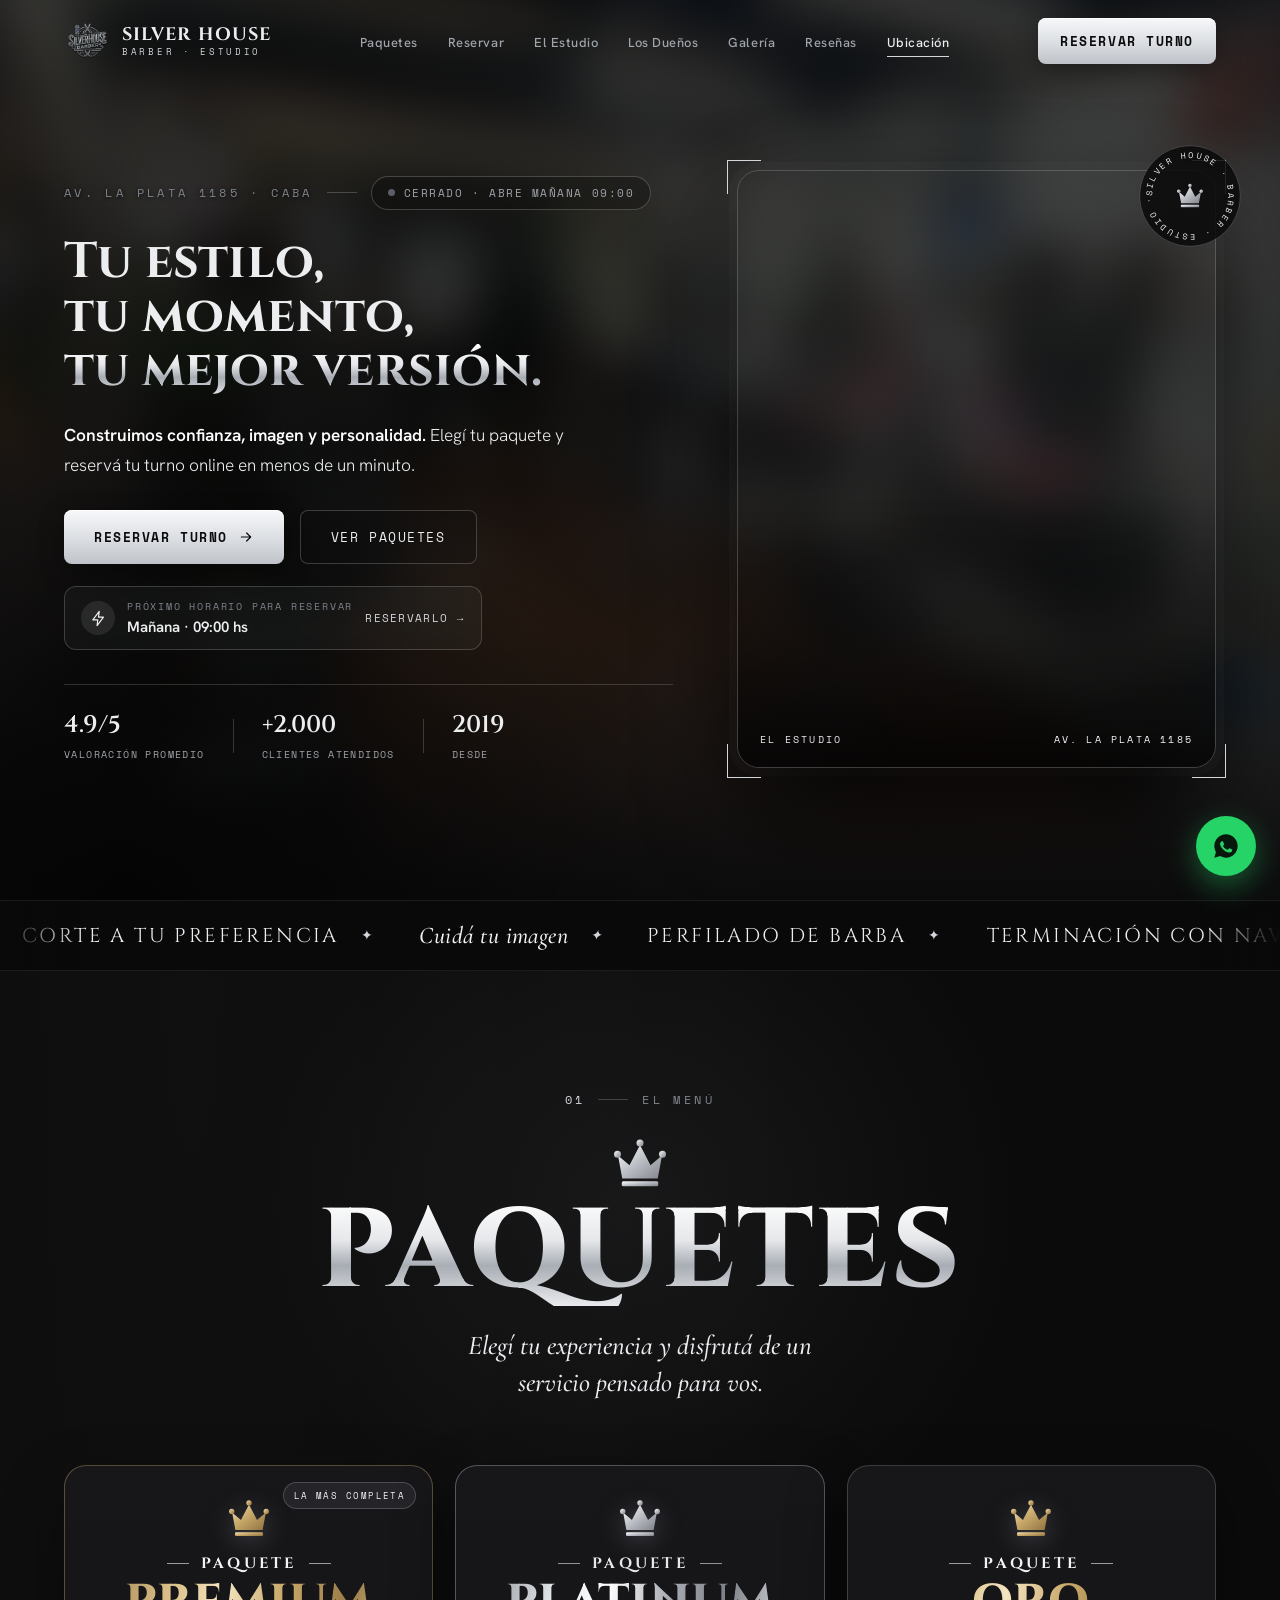
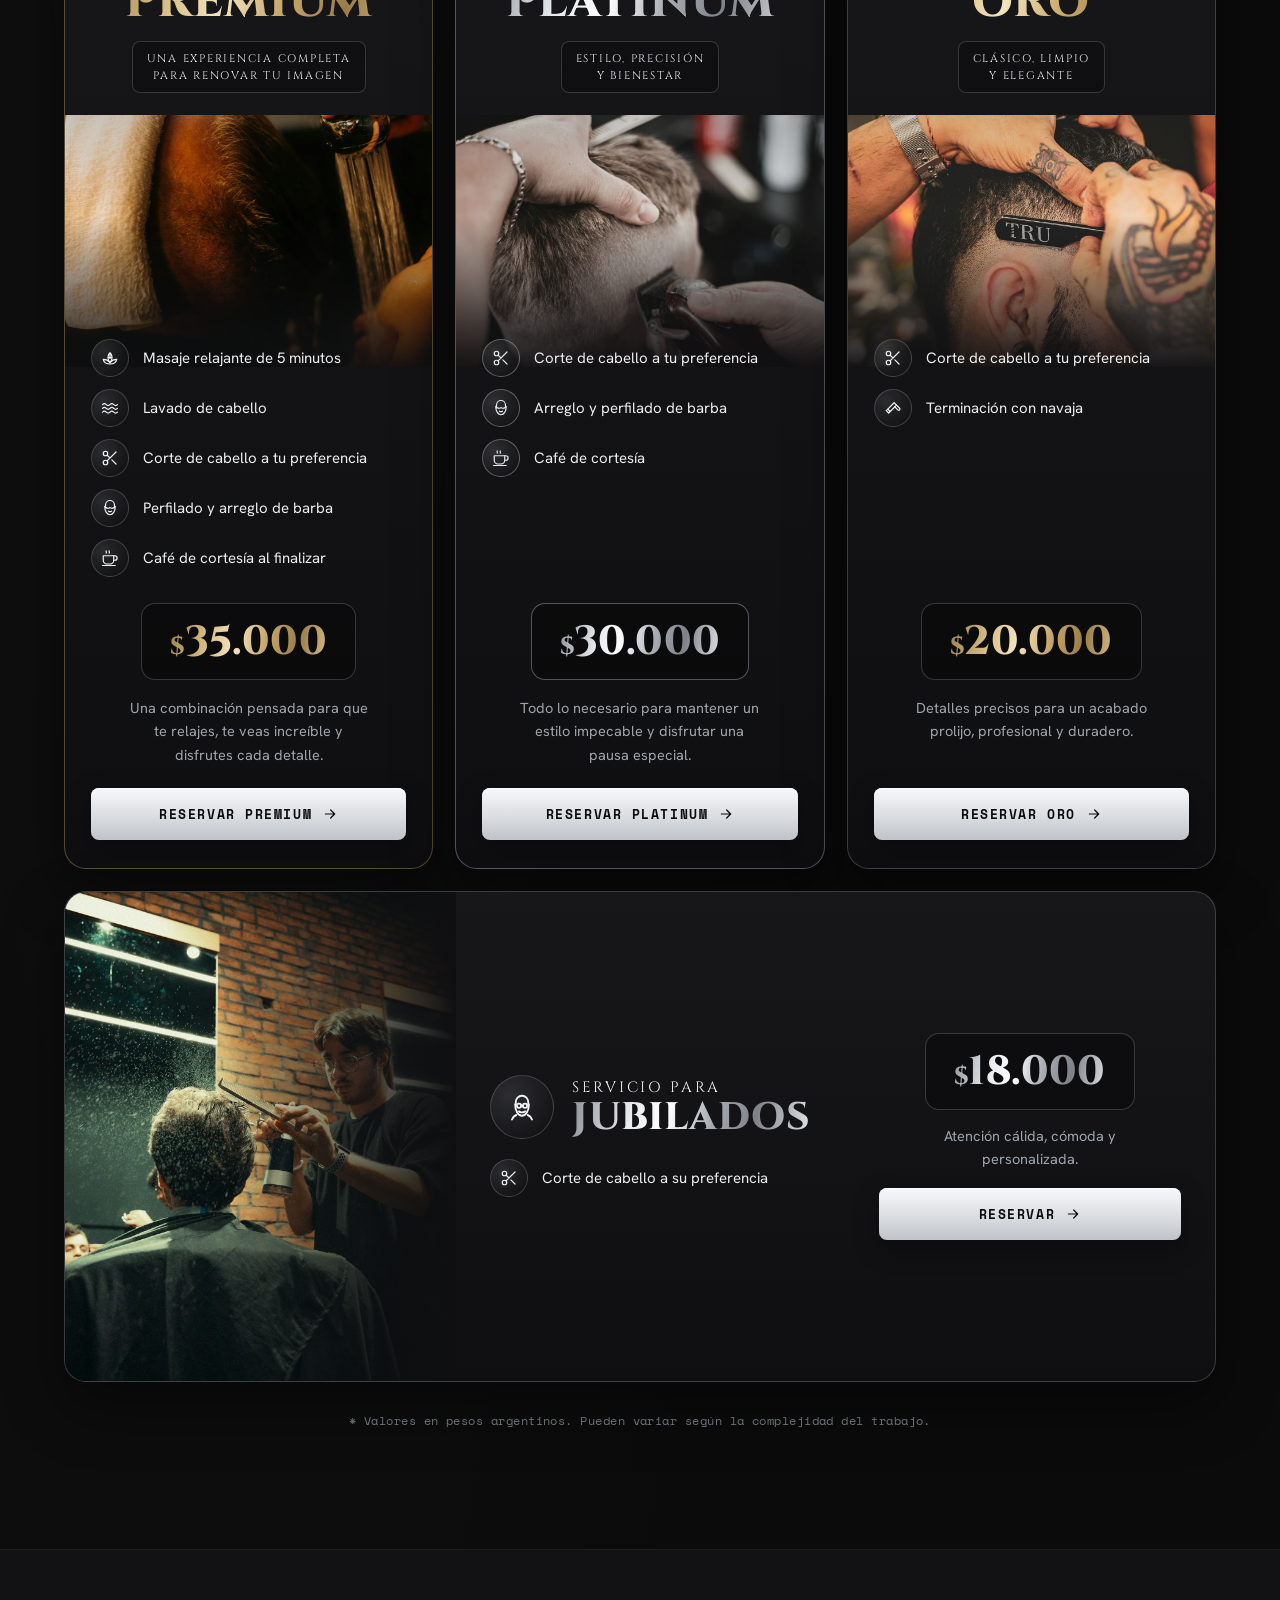
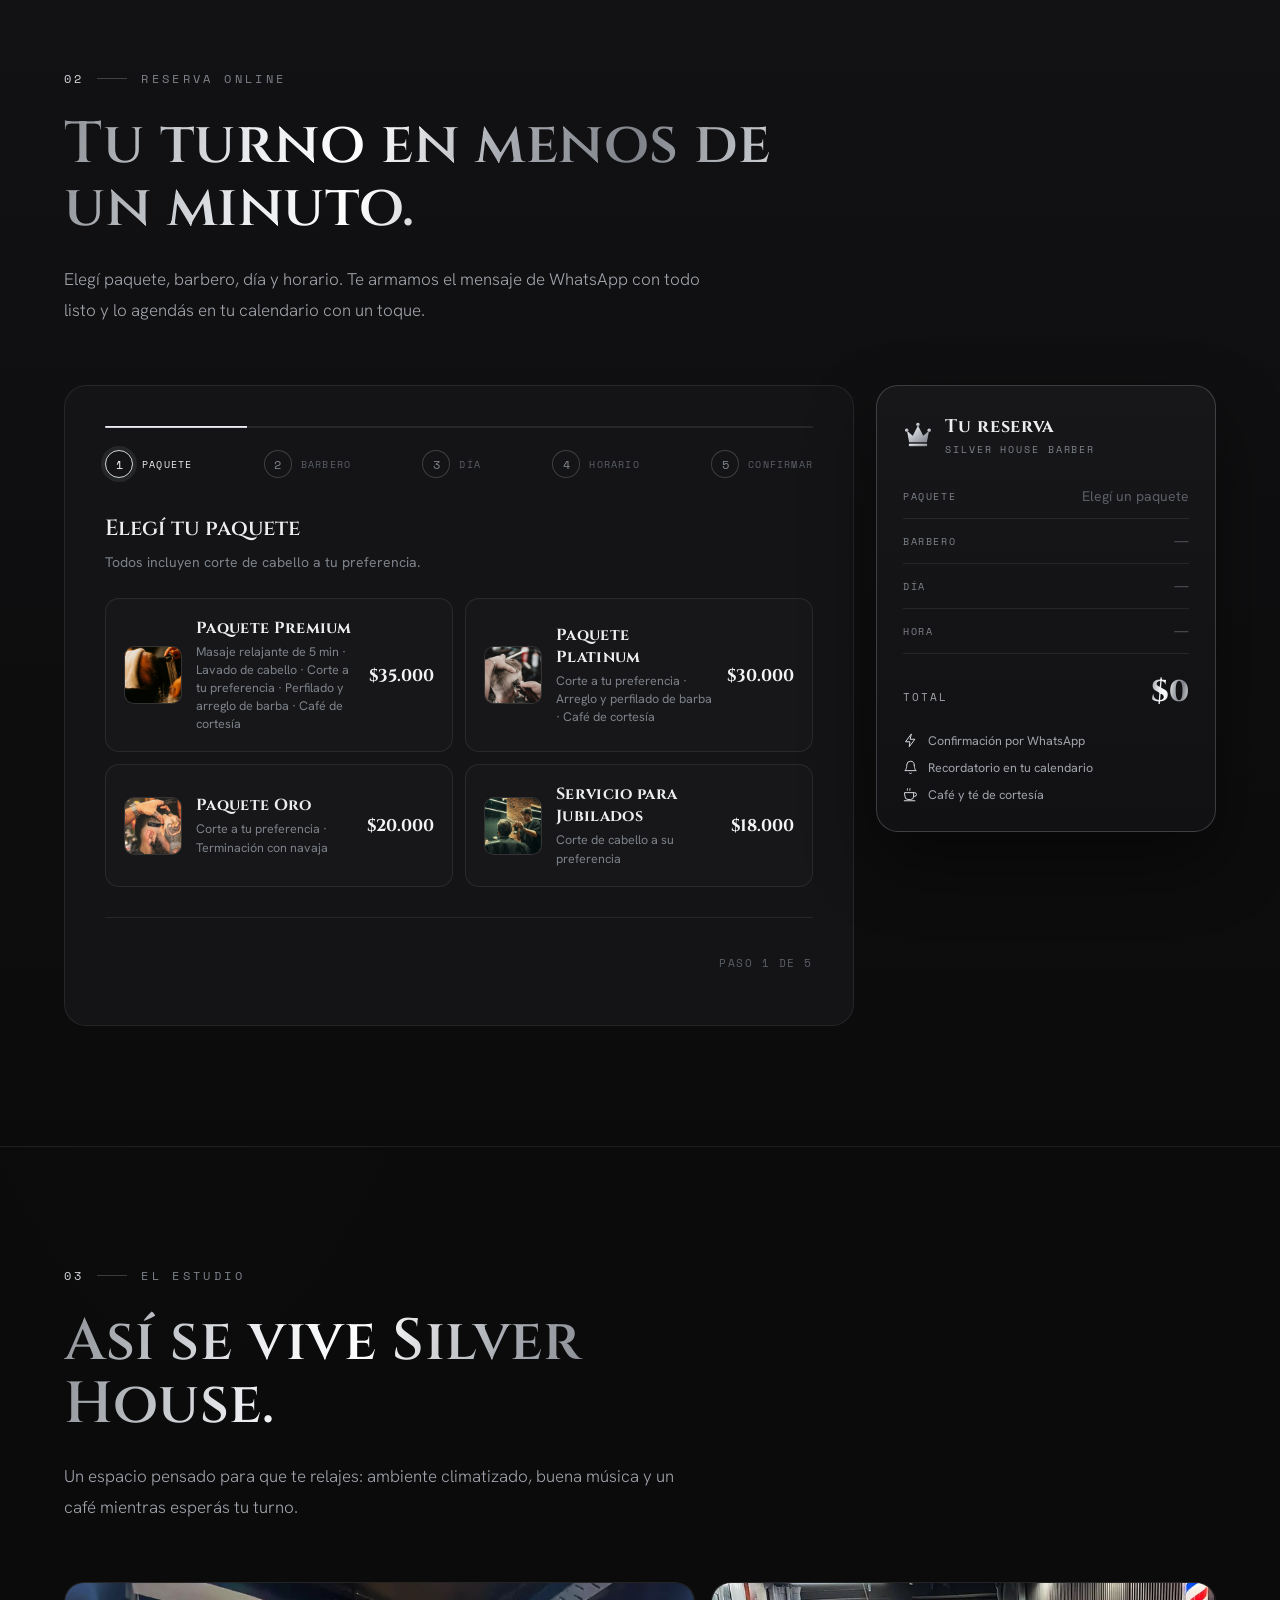
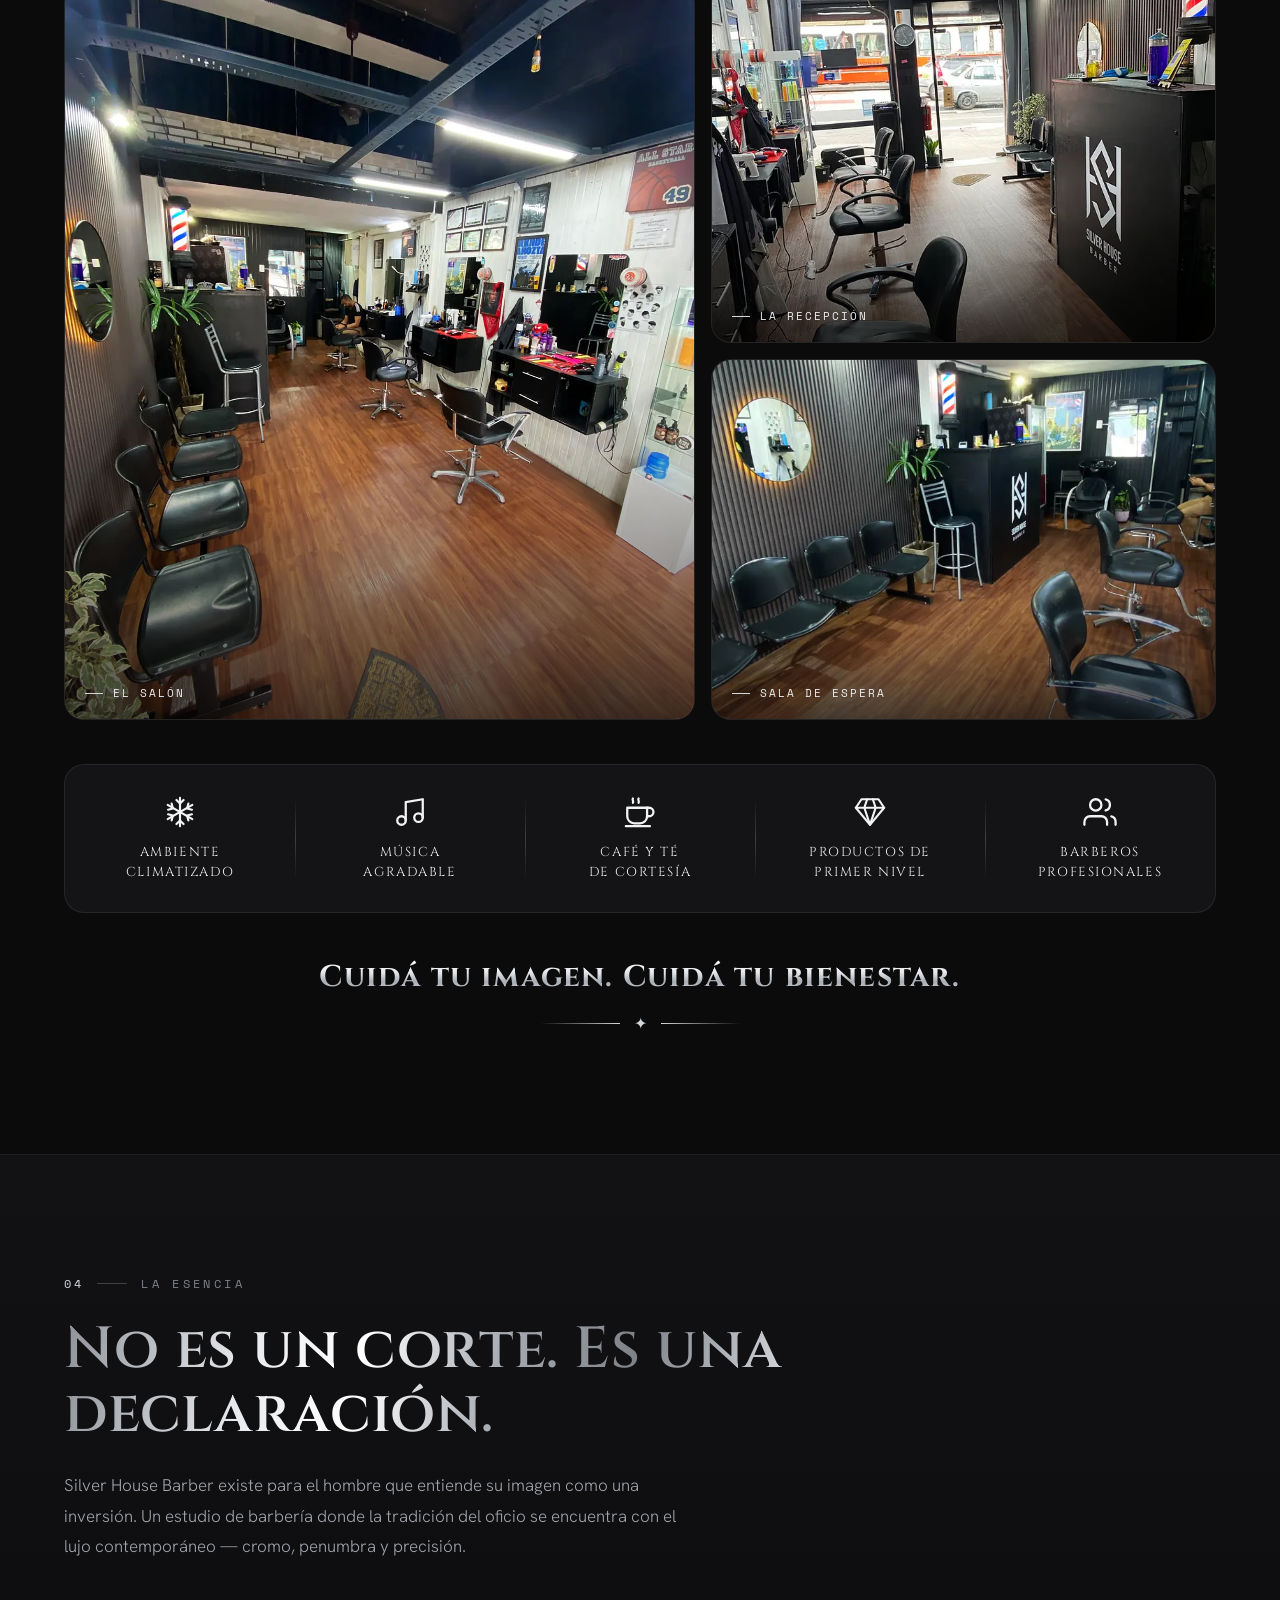
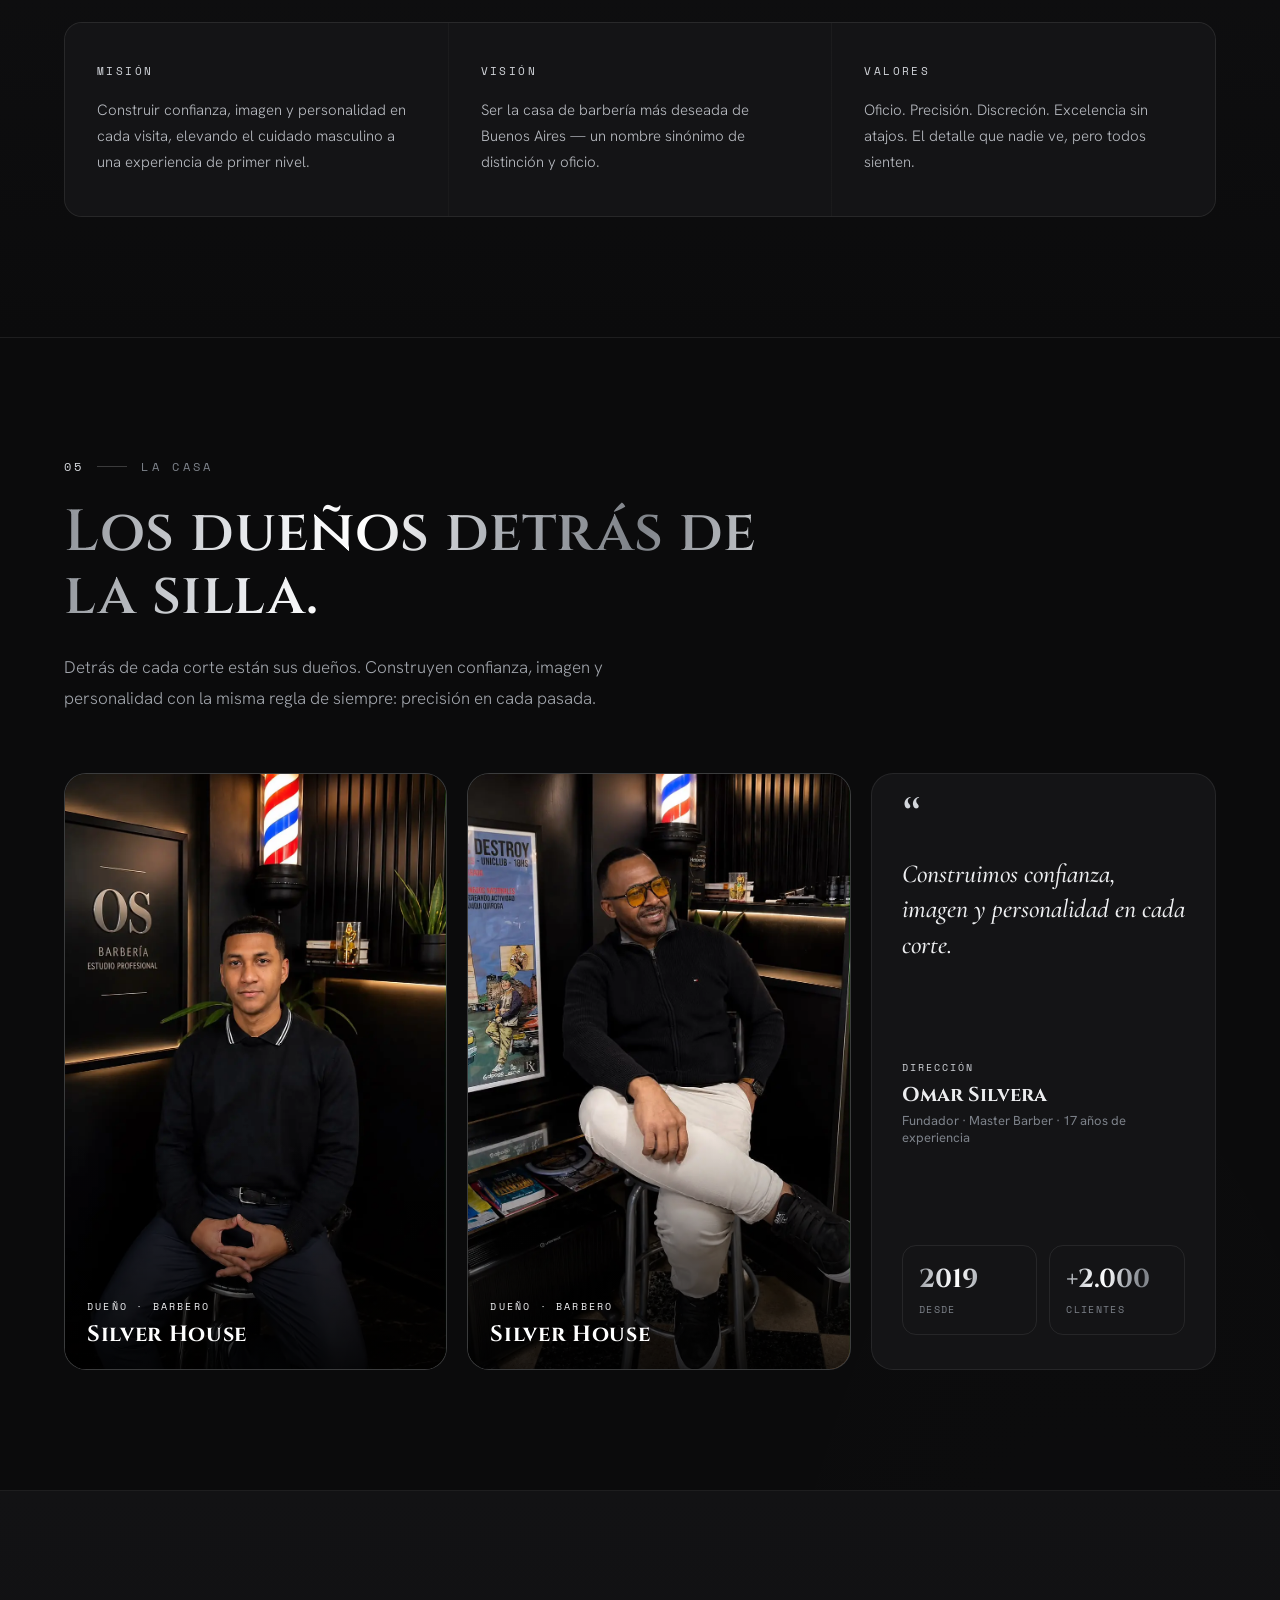
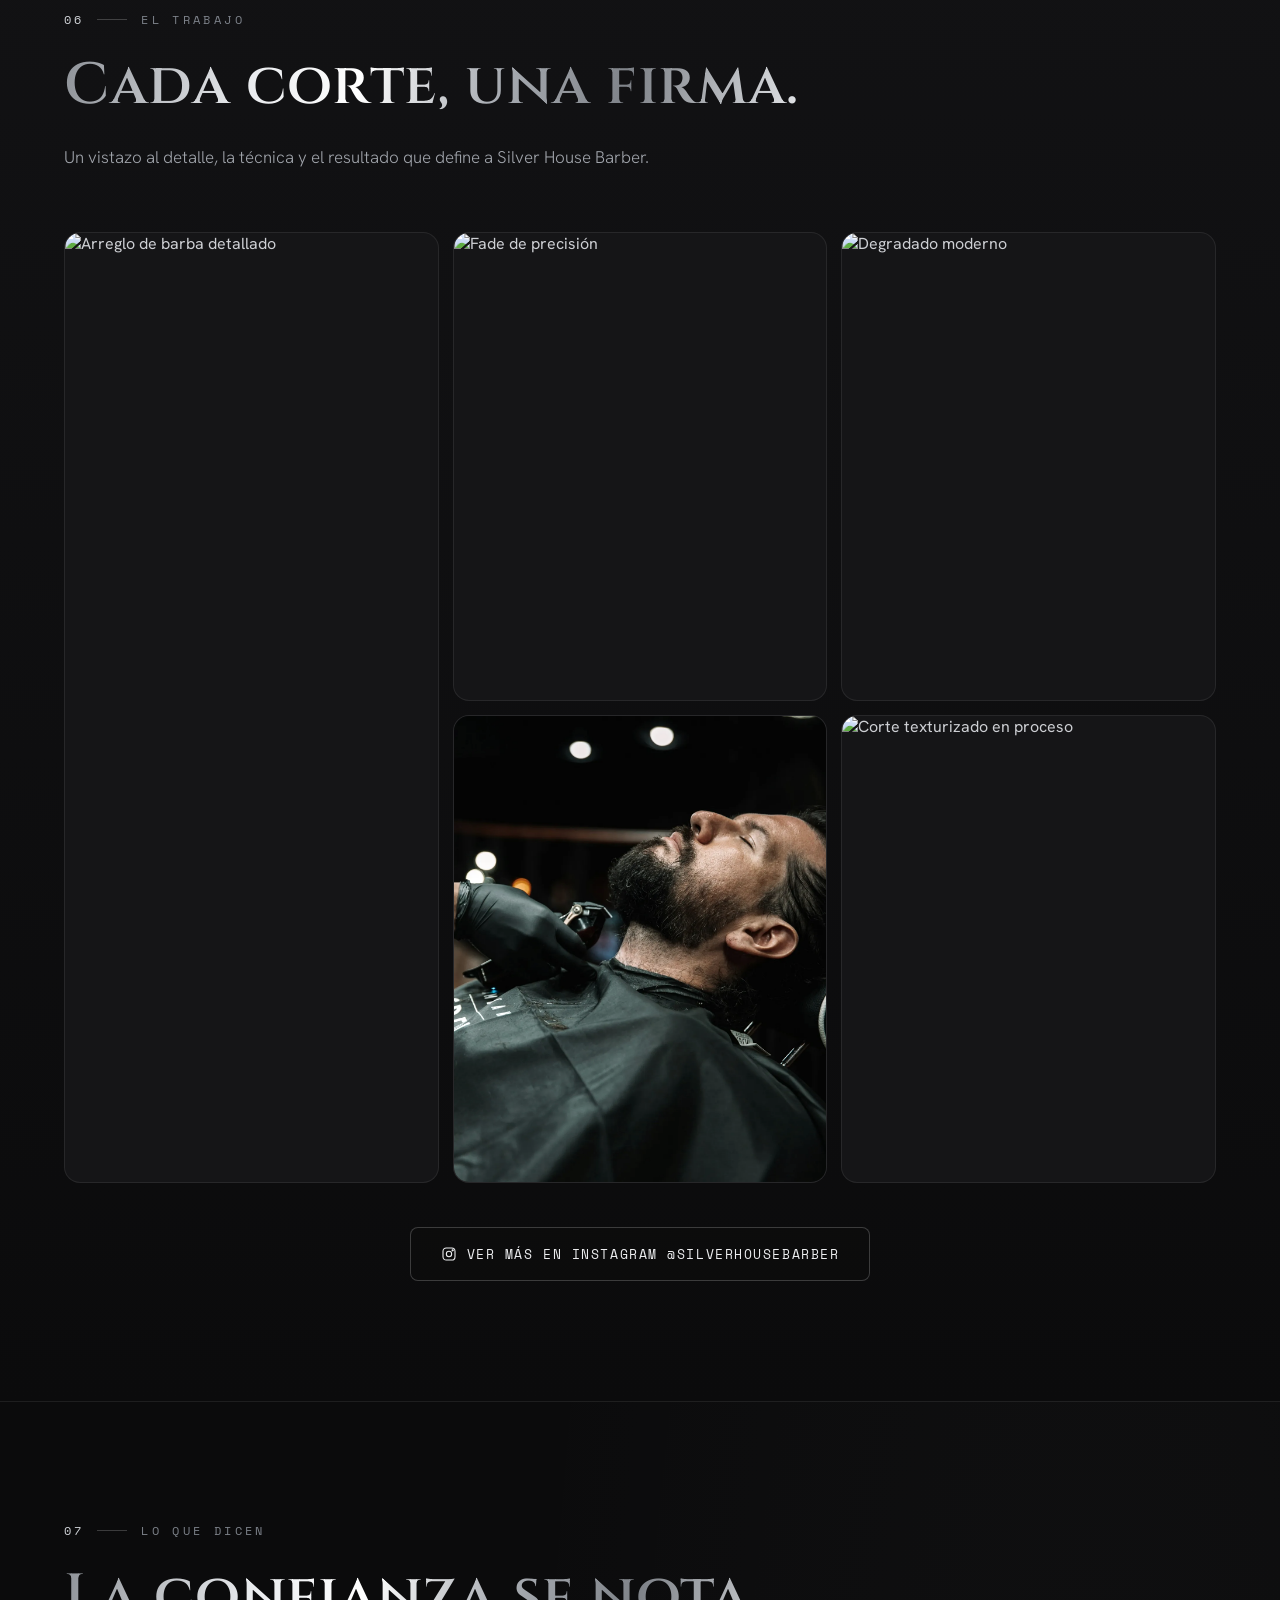
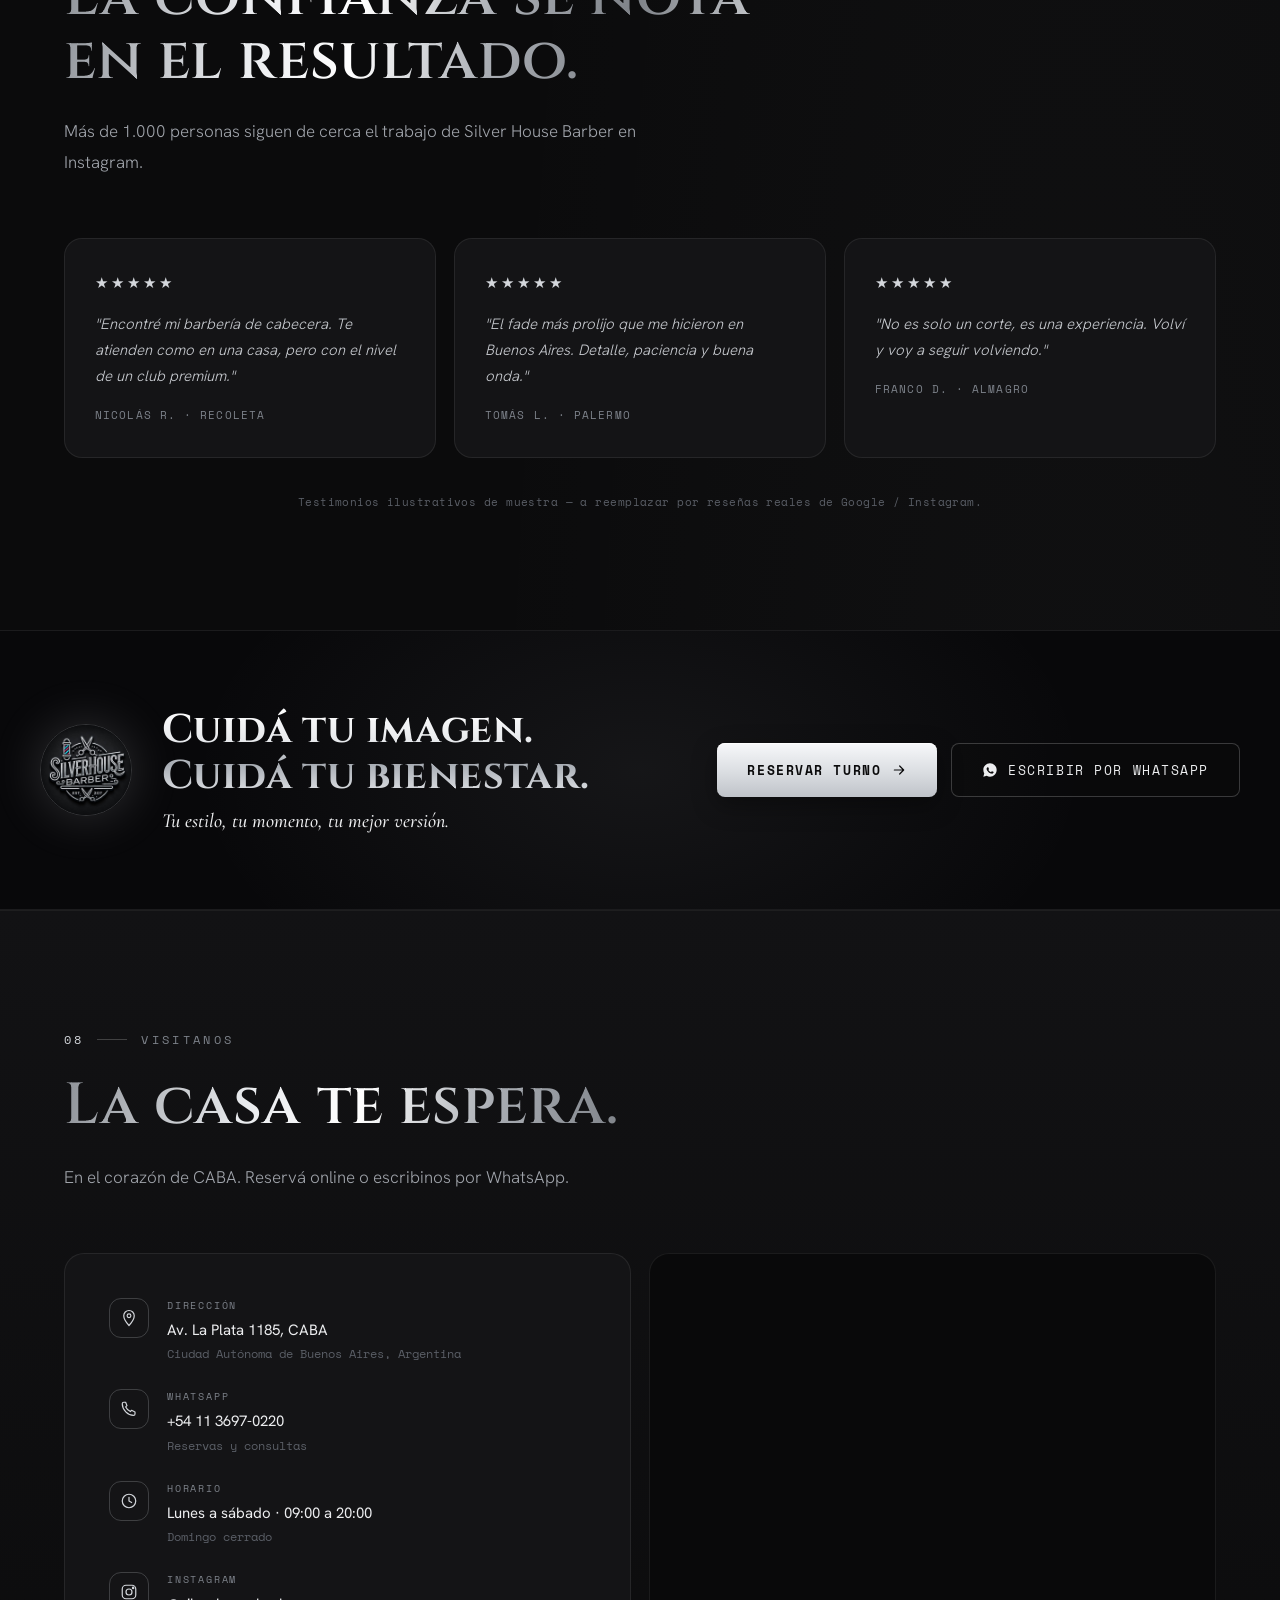
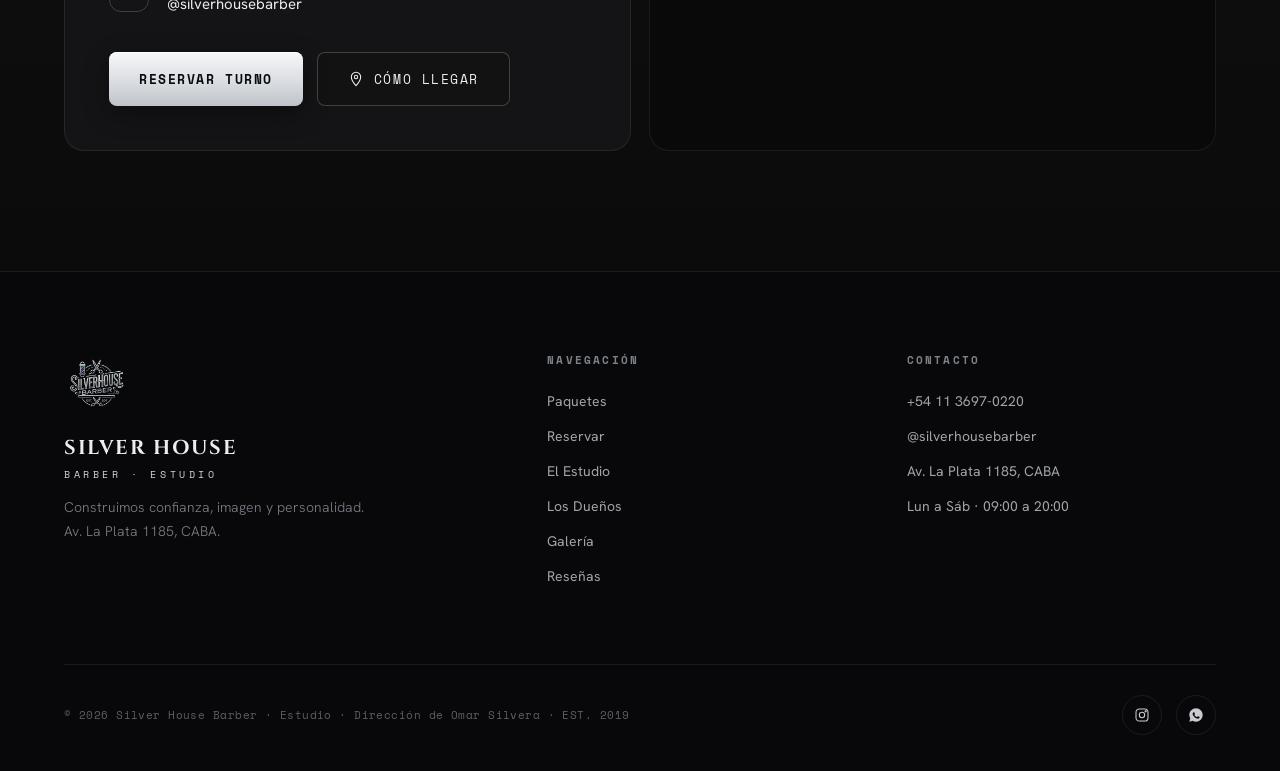
==== commit 37be5b8a: "Silver House: paleta de la marca (negro y plateado), dorado solo de acento - El color principal pasa" ====
--- a/silverhouse-barber/index.html
+++ b/silverhouse-barber/index.html
@@ -66,16 +66,20 @@
   --text-mute:#7D828A;
   --text-faint:#5A5E66;
   --white-ish:#ECEDEF;
-  --gold:#D4AF6A;
-  --gold-bright:#F0D49A;
-  --gold-deep:#9E7735;
-  --gold-glow:rgba(212,175,106,0.45);
-  --gold-grad:linear-gradient(100deg,#9C7535 0%,#E8C887 22%,#FFF0C8 38%,#D3A85C 55%,#A27A37 75%,#F3D9A0 100%);
+  /* Marca: negro + plateado cromado. El dorado queda solo como acento de los paquetes Premium y Oro. */
+  --accent:#D3D6DB;
+  --accent-bright:#F2F3F5;
+  --accent-deep:#8E9298;
+  --accent-glow:rgba(211,214,219,0.30);
+  --gold:#C9A86A;
+  --gold-bright:#E6CF9E;
+  --gold-grad:linear-gradient(100deg,#9C7E4A 0%,#DCC18A 26%,#F3E4C0 42%,#C9A86A 60%,#9A7C47 80%,#D8BE88 100%);
   --silver-grad:linear-gradient(100deg,#8E9298 0%,#E9EBEE 25%,#FFFFFF 40%,#A9ADB3 58%,#7E8288 76%,#E4E6E9 100%);
-  --btn-gold:linear-gradient(135deg,#F2D899 0%,#D4AF6A 45%,#A9803A 100%);
+  --chrome-grad:linear-gradient(180deg,#FFFFFF 0%,#E6E8EB 38%,#A7ACB3 62%,#E9EBEE 100%);
+  --btn-primary:linear-gradient(180deg,#F7F8FA 0%,#DADDE1 55%,#BFC3C9 100%);
   --border:rgba(255,255,255,0.08);
   --border-soft:rgba(255,255,255,0.06);
-  --border-gold:rgba(212,175,106,0.35);
+  --border-accent:rgba(211,214,219,0.22);
   --font-display:'Cinzel',serif;
   --font-serif:'Cormorant Garamond',serif;
   --font-body:'Hanken Grotesk',sans-serif;
@@ -96,19 +100,19 @@
 a{color:inherit;text-decoration:none;}
 ul{list-style:none;}
 button{font:inherit;color:inherit;}
-::selection{background:rgba(212,175,106,0.3);color:#fff;}
-:focus-visible{outline:2px solid var(--gold);outline-offset:3px;border-radius:6px;}
+::selection{background:rgba(211,214,219,0.225);color:#fff;}
+:focus-visible{outline:2px solid var(--accent);outline-offset:3px;border-radius:6px;}
 .sr-only{position:absolute;width:1px;height:1px;padding:0;margin:-1px;overflow:hidden;clip:rect(0,0,0,0);white-space:nowrap;border:0;}
 
 .bg-texture{
   background-image:
     radial-gradient(120% 80% at 15% 8%,rgba(255,255,255,0.02),transparent 42%),
-    radial-gradient(100% 70% at 85% 95%,rgba(212,175,106,0.04),transparent 50%);
+    radial-gradient(100% 70% at 85% 95%,rgba(211,214,219,0.03),transparent 50%);
 }
 .wrap{max-width:1200px;margin:0 auto;padding-left:24px;padding-right:24px;}
 
 .eyebrow{display:flex;align-items:center;gap:14px;margin-bottom:26px;flex-wrap:wrap;}
-.eyebrow .num{font-family:var(--font-mono);font-size:12px;letter-spacing:0.22em;color:var(--gold);}
+.eyebrow .num{font-family:var(--font-mono);font-size:12px;letter-spacing:0.22em;color:var(--accent);}
 .eyebrow .line{width:30px;height:1px;background:rgba(255,255,255,0.2);}
 .eyebrow .label{font-family:var(--font-mono);font-size:12px;letter-spacing:0.28em;color:var(--text-mute);text-transform:uppercase;}
 
@@ -122,6 +126,10 @@
 }
 .silver-text{
   background:var(--silver-grad);background-size:100% auto;
+  -webkit-background-clip:text;background-clip:text;-webkit-text-fill-color:transparent;color:transparent;
+}
+.chrome-text{
+  background:var(--chrome-grad);
   -webkit-background-clip:text;background-clip:text;-webkit-text-fill-color:transparent;color:transparent;
 }
 .serif-italic{font-family:var(--font-serif);font-style:italic;font-weight:500;}
@@ -134,16 +142,16 @@
   border:none;overflow:hidden;
 }
 .btn svg{width:16px;height:16px;flex-shrink:0;}
-.btn-gold{background:var(--btn-gold);color:#1B1307;font-weight:700;box-shadow:0 8px 28px rgba(212,175,106,0.22);}
-.btn-gold:hover{transform:translateY(-2px);box-shadow:0 14px 40px rgba(212,175,106,0.42);}
-.btn-gold:disabled{opacity:0.4;cursor:not-allowed;transform:none;box-shadow:none;}
+.btn-primary{background:var(--btn-primary);color:#0B0B0C;font-weight:700;box-shadow:inset 0 1px 0 rgba(255,255,255,0.9),0 8px 24px rgba(0,0,0,0.35);}
+.btn-primary:hover{transform:translateY(-2px);box-shadow:inset 0 1px 0 #fff,0 12px 30px rgba(0,0,0,0.45),0 0 0 1px rgba(255,255,255,0.35);}
+.btn-primary:disabled{opacity:0.4;cursor:not-allowed;transform:none;box-shadow:none;}
 .btn-ghost{border:1px solid rgba(255,255,255,0.2);color:var(--white-ish);background:rgba(13,13,13,0.25);}
-.btn-ghost:hover{border-color:var(--gold);color:var(--gold-bright);background:rgba(212,175,106,0.07);}
+.btn-ghost:hover{border-color:var(--accent);color:var(--accent-bright);background:rgba(211,214,219,0.053);}
 .btn-wa{background:#25D366;color:#06180B;font-weight:700;}
 .btn-wa:hover{transform:translateY(-2px);box-shadow:0 12px 32px rgba(37,211,102,0.35);}
 .btn-sm{padding:12px 18px;font-size:12px;}
-.link-btn{background:none;border:none;cursor:pointer;font-family:var(--font-mono);font-size:11px;letter-spacing:0.12em;text-transform:uppercase;color:var(--gold);padding:0;}
-.link-btn:hover{color:var(--gold-bright);}
+.link-btn{background:none;border:none;cursor:pointer;font-family:var(--font-mono);font-size:11px;letter-spacing:0.12em;text-transform:uppercase;color:var(--accent);padding:0;}
+.link-btn:hover{color:var(--accent-bright);}
 
 .status-badge{
   display:inline-flex;align-items:center;gap:9px;
@@ -158,7 +166,7 @@
 
 /* ============ SCROLL PROGRESS ============ */
 .progress{position:fixed;top:0;left:0;right:0;height:2px;z-index:1100;pointer-events:none;}
-.progress span{display:block;height:100%;background:var(--btn-gold);transform-origin:0 50%;transform:scaleX(0);}
+.progress span{display:block;height:100%;background:var(--btn-primary);transform-origin:0 50%;transform:scaleX(0);}
 
 /* ============ HEADER ============ */
 header{
@@ -174,10 +182,10 @@
 .brand{display:flex;align-items:center;gap:12px;}
 .brand img{width:46px;height:46px;}
 .brand-text{font-family:var(--font-display);font-weight:700;font-size:18px;letter-spacing:0.06em;color:var(--white-ish);line-height:1.1;white-space:nowrap;}
-.brand-text span{display:block;font-family:var(--font-mono);font-size:9px;letter-spacing:0.3em;color:var(--gold);margin-top:3px;font-weight:400;}
+.brand-text span{display:block;font-family:var(--font-mono);font-size:9px;letter-spacing:0.3em;color:var(--accent);margin-top:3px;font-weight:400;}
 nav ul{display:flex;gap:30px;}
 nav a{font-size:13px;letter-spacing:0.04em;color:var(--text-dim);font-weight:500;transition:color .25s;position:relative;padding:6px 0;}
-nav a::after{content:'';position:absolute;left:0;right:0;bottom:0;height:1px;background:var(--gold);transform:scaleX(0);transform-origin:right;transition:transform .35s var(--ease);}
+nav a::after{content:'';position:absolute;left:0;right:0;bottom:0;height:1px;background:var(--accent);transform:scaleX(0);transform-origin:right;transition:transform .35s var(--ease);}
 nav a:hover,nav a.active{color:var(--white-ish);}
 nav a:hover::after,nav a.active::after{transform:scaleX(1);transform-origin:left;}
 .nav-cta{display:flex;align-items:center;gap:16px;}
@@ -196,7 +204,7 @@
 }
 .mobile-nav.open{transform:translateY(0);visibility:visible;}
 .mobile-nav a{font-family:var(--font-display);font-size:26px;color:var(--white-ish);letter-spacing:0.04em;}
-.mobile-nav a:hover{color:var(--gold-bright);}
+.mobile-nav a:hover{color:var(--accent-bright);}
 .mobile-nav .btn{margin-top:10px;font-size:13px;}
 
 /* ============ HERO ============ */
@@ -213,7 +221,7 @@
 .hero-bg::after{
   content:'';position:absolute;inset:0;
   background:
-    radial-gradient(60% 60% at 75% 45%,rgba(212,175,106,0.14),transparent 60%),
+    radial-gradient(60% 60% at 75% 45%,rgba(211,214,219,0.105),transparent 60%),
     radial-gradient(80% 80% at 10% 100%,rgba(0,0,0,0.75),transparent 60%),
     linear-gradient(180deg,rgba(11,11,12,0.2) 0%,rgba(11,11,12,0.55) 70%,var(--bg) 100%);
 }
@@ -231,28 +239,28 @@
 .hero-kicker{display:flex;align-items:center;gap:14px;margin-bottom:18px;}
 .hero-kicker img{width:58px;height:58px;filter:drop-shadow(0 4px 14px rgba(0,0,0,0.6));}
 .hero-kicker .k-title{font-family:var(--font-display);font-weight:700;font-size:15px;letter-spacing:0.22em;color:var(--white-ish);}
-.hero-kicker .k-sub{font-family:var(--font-mono);font-size:10px;letter-spacing:0.38em;color:var(--gold);margin-top:5px;}
+.hero-kicker .k-sub{font-family:var(--font-mono);font-size:10px;letter-spacing:0.38em;color:var(--accent);margin-top:5px;}
 .hero h1{
   font-family:var(--font-display);font-weight:700;
   font-size:clamp(34px,3.9vw,58px);line-height:1.08;letter-spacing:0.005em;
   margin-bottom:22px;
 }
-.hero h1 .line{display:block;}
+.hero h1 .line{display:block;color:var(--white-ish);}
 .hero p.lead{font-size:clamp(16px,1.35vw,18px);line-height:1.75;color:var(--white-ish);font-weight:300;max-width:540px;margin-bottom:30px;}
 .hero p.lead strong{font-weight:600;color:#fff;}
 .hero-ctas{display:flex;gap:16px;flex-wrap:wrap;margin-bottom:22px;}
 .next-slot{
   display:inline-flex;align-items:center;gap:12px;flex-wrap:wrap;
-  border:1px solid var(--border-gold);background:rgba(212,175,106,0.06);
+  border:1px solid var(--border-accent);background:rgba(211,214,219,0.045);
   border-radius:12px;padding:12px 16px;margin-bottom:34px;cursor:pointer;text-align:left;
   transition:background .3s var(--ease),border-color .3s var(--ease);backdrop-filter:blur(6px);-webkit-backdrop-filter:blur(6px);
 }
-.next-slot:hover{background:rgba(212,175,106,0.12);border-color:var(--gold);}
-.next-slot .ns-ico{width:34px;height:34px;border-radius:50%;display:flex;align-items:center;justify-content:center;background:rgba(212,175,106,0.14);color:var(--gold-bright);flex-shrink:0;}
+.next-slot:hover{background:rgba(211,214,219,0.09);border-color:var(--accent);}
+.next-slot .ns-ico{width:34px;height:34px;border-radius:50%;display:flex;align-items:center;justify-content:center;background:rgba(211,214,219,0.105);color:var(--accent-bright);flex-shrink:0;}
 .next-slot .ns-ico svg{width:17px;height:17px;}
 .next-slot .ns-k{display:block;font-family:var(--font-mono);font-size:10px;letter-spacing:0.18em;color:var(--text-mute);text-transform:uppercase;}
 .next-slot .ns-v{display:block;font-size:15px;color:var(--white-ish);font-weight:600;margin-top:3px;}
-.next-slot .ns-go{font-family:var(--font-mono);font-size:11px;letter-spacing:0.12em;color:var(--gold);text-transform:uppercase;}
+.next-slot .ns-go{font-family:var(--font-mono);font-size:11px;letter-spacing:0.12em;color:var(--accent);text-transform:uppercase;}
 
 .trust-row{display:flex;align-items:center;gap:28px;flex-wrap:wrap;border-top:1px solid rgba(255,255,255,0.16);padding-top:24px;}
 .trust-item{display:flex;flex-direction:column;gap:6px;}
@@ -264,8 +272,8 @@
 .hero-media{position:relative;justify-self:end;width:100%;max-width:500px;}
 .hero-frame{
   position:relative;aspect-ratio:4/5;border-radius:22px;overflow:hidden;
-  border:1px solid var(--border-gold);
-  box-shadow:0 40px 90px rgba(0,0,0,0.6),0 0 0 8px rgba(212,175,106,0.04);
+  border:1px solid var(--border-accent);
+  box-shadow:0 40px 90px rgba(0,0,0,0.6),0 0 0 8px rgba(211,214,219,0.03);
 }
 .hero-frame .slide{position:absolute;inset:0;opacity:0;animation:slideFade 27s infinite;}
 .hero-frame .slide:nth-child(1){animation-delay:-1.5s;}
@@ -282,8 +290,8 @@
   position:absolute;left:22px;right:22px;bottom:20px;z-index:2;display:flex;justify-content:space-between;align-items:flex-end;gap:10px;
   font-family:var(--font-mono);font-size:10px;letter-spacing:0.22em;color:var(--white-ish);text-transform:uppercase;
 }
-.frame-caption b{color:var(--gold-bright);font-weight:400;}
-.corner{position:absolute;width:34px;height:34px;border-color:var(--gold);border-style:solid;z-index:3;pointer-events:none;}
+.frame-caption b{color:var(--accent-bright);font-weight:400;}
+.corner{position:absolute;width:34px;height:34px;border-color:var(--accent);border-style:solid;z-index:3;pointer-events:none;}
 .corner.tl{top:-10px;left:-10px;border-width:1px 0 0 1px;}
 .corner.tr{top:-10px;right:-10px;border-width:1px 1px 0 0;}
 .corner.bl{bottom:-10px;left:-10px;border-width:0 0 1px 1px;}
@@ -291,8 +299,8 @@
 .hero-seal{
   position:absolute;top:-26px;right:-26px;width:104px;height:104px;z-index:4;
 }
-.hero-seal text{font-family:var(--font-mono);font-size:9.6px;letter-spacing:2.6px;fill:var(--gold-bright);}
-.hero-seal .seal-bg{fill:rgba(11,11,12,0.88);stroke:var(--border-gold);}
+.hero-seal text{font-family:var(--font-mono);font-size:9.6px;letter-spacing:2.6px;fill:var(--accent-bright);}
+.hero-seal .seal-bg{fill:rgba(11,11,12,0.88);stroke:var(--border-accent);}
 .hero-seal-crown{position:absolute;top:0;right:0;width:52px;height:52px;z-index:5;display:flex;align-items:center;justify-content:center;}
 .hero-seal-crown svg{width:30px;height:30px;}
 
@@ -301,7 +309,7 @@
   display:flex;flex-direction:column;align-items:center;gap:10px;
   font-family:var(--font-mono);font-size:10px;letter-spacing:0.3em;color:var(--text-dim);
 }
-.scroll-cue i{display:block;width:1px;height:38px;background:linear-gradient(var(--gold),transparent);animation:cue 2s ease-in-out infinite;transform-origin:top;}
+.scroll-cue i{display:block;width:1px;height:38px;background:linear-gradient(var(--accent),transparent);animation:cue 2s ease-in-out infinite;transform-origin:top;}
 @keyframes cue{0%{transform:scaleY(0);opacity:1}60%{transform:scaleY(1);opacity:1}100%{transform:scaleY(1);opacity:0}}
 @media (max-height:760px){.scroll-cue{display:none;}}
 
@@ -314,8 +322,8 @@
 .ticker:hover .ticker-track{animation-play-state:paused;}
 .ticker-group{display:flex;align-items:center;}
 .ticker-item{display:flex;align-items:center;gap:22px;padding:20px 22px;font-family:var(--font-display);font-size:clamp(15px,1.6vw,20px);letter-spacing:0.12em;color:var(--white-ish);text-transform:uppercase;white-space:nowrap;}
-.ticker-item .star{color:var(--gold);font-size:14px;}
-.ticker-item.alt{font-family:var(--font-serif);font-style:italic;text-transform:none;letter-spacing:0.02em;color:var(--gold-bright);font-size:clamp(18px,1.9vw,24px);}
+.ticker-item .star{color:var(--accent);font-size:14px;}
+.ticker-item.alt{font-family:var(--font-serif);font-style:italic;text-transform:none;letter-spacing:0.02em;color:var(--accent-bright);font-size:clamp(18px,1.9vw,24px);}
 @keyframes marquee{to{transform:translateX(-50%);}}
 
 /* ============ SECTION GENERIC ============ */
@@ -338,7 +346,7 @@
 #paquetes{overflow:hidden;}
 #paquetes::before{
   content:'';position:absolute;top:-10%;left:50%;width:900px;height:900px;transform:translateX(-50%);
-  background:radial-gradient(circle,rgba(212,175,106,0.08),transparent 60%);pointer-events:none;
+  background:radial-gradient(circle,rgba(211,214,219,0.06),transparent 60%);pointer-events:none;
 }
 .pk-crown-top{width:60px;height:60px;margin:0 auto 6px;}
 .pk-title{font-family:var(--font-display);font-weight:800;font-size:clamp(52px,9vw,112px);line-height:0.95;letter-spacing:0.02em;margin-bottom:22px;}
@@ -349,22 +357,22 @@
 .pkg-inner{
   position:relative;height:100%;display:flex;flex-direction:column;
   border-radius:22px;background:linear-gradient(180deg,#17171A,#0F0F11);
-  border:1px solid var(--border-gold);overflow:hidden;
+  border:1px solid var(--border-accent);overflow:hidden;
   transition:transform .45s var(--ease),box-shadow .45s var(--ease),border-color .4s;
   box-shadow:0 24px 60px rgba(0,0,0,0.45);
 }
 .pkg.silver .pkg-inner{border-color:rgba(220,224,230,0.32);}
-.pkg:hover .pkg-inner{transform:translateY(-6px);border-color:rgba(212,175,106,0.6);box-shadow:0 36px 80px rgba(0,0,0,0.55),0 0 40px rgba(212,175,106,0.08);}
+.pkg:hover .pkg-inner{transform:translateY(-6px);border-color:rgba(211,214,219,0.45);box-shadow:0 36px 80px rgba(0,0,0,0.55),0 0 40px rgba(211,214,219,0.06);}
 .pkg.silver:hover .pkg-inner{border-color:rgba(220,224,230,0.5);}
-.pkg.featured .pkg-inner{border-color:rgba(212,175,106,0.6);}
+.pkg.featured .pkg-inner{border-color:rgba(201,168,106,0.38);}
 .pkg-ribbon{
   position:absolute;top:16px;right:16px;z-index:6;
-  border:1px solid var(--border-gold);background:rgba(212,175,106,0.1);color:var(--gold-bright);
+  border:1px solid var(--border-accent);background:rgba(211,214,219,0.075);color:var(--accent-bright);
   font-family:var(--font-mono);font-size:9px;letter-spacing:0.16em;padding:6px 10px;border-radius:30px;text-transform:uppercase;
 }
 .pkg-head{position:relative;z-index:2;text-align:center;padding:30px 24px 22px;}
-.pkg-head .crown{width:46px;height:46px;margin:0 auto 6px;filter:drop-shadow(0 4px 12px rgba(212,175,106,0.35));}
-.pkg-kicker{display:flex;align-items:center;justify-content:center;gap:12px;font-family:var(--font-display);font-weight:700;font-size:15px;letter-spacing:0.22em;color:var(--gold-bright);}
+.pkg-head .crown{width:46px;height:46px;margin:0 auto 6px;filter:drop-shadow(0 4px 12px rgba(211,214,219,0.262));}
+.pkg-kicker{display:flex;align-items:center;justify-content:center;gap:12px;font-family:var(--font-display);font-weight:700;font-size:15px;letter-spacing:0.22em;color:var(--accent-bright);}
 .pkg.silver .pkg-kicker{color:#E6E8EC;}
 .pkg-kicker::before,.pkg-kicker::after{content:'';width:22px;height:1px;background:currentColor;opacity:0.6;}
 .pkg-name{font-family:var(--font-display);font-weight:800;font-size:clamp(36px,3.6vw,48px);line-height:1.05;letter-spacing:0.02em;margin:4px 0 14px;}
@@ -382,14 +390,14 @@
 .pkg-list li{display:flex;align-items:center;gap:14px;font-size:15px;color:var(--white-ish);line-height:1.35;}
 .ico-ring{
   width:38px;height:38px;border-radius:50%;flex-shrink:0;display:flex;align-items:center;justify-content:center;
-  border:1px solid var(--border-gold);background:radial-gradient(circle at 30% 30%,rgba(212,175,106,0.18),rgba(0,0,0,0.3));color:var(--gold-bright);
+  border:1px solid var(--border-accent);background:radial-gradient(circle at 30% 30%,rgba(211,214,219,0.135),rgba(0,0,0,0.3));color:var(--accent-bright);
 }
 .pkg.silver .ico-ring{border-color:rgba(220,224,230,0.35);background:radial-gradient(circle at 30% 30%,rgba(230,232,236,0.14),rgba(0,0,0,0.3));color:#E6E8EC;}
 .ico-ring svg{width:18px;height:18px;}
 .pkg-price-wrap{margin-top:auto;text-align:center;}
 .pkg-price{
   display:inline-flex;align-items:baseline;gap:4px;padding:10px 28px;border-radius:14px;
-  border:1px solid var(--border-gold);background:rgba(0,0,0,0.35);
+  border:1px solid var(--border-accent);background:rgba(0,0,0,0.35);
   font-family:var(--font-display);font-weight:800;font-size:clamp(34px,3.2vw,42px);letter-spacing:0.01em;
   position:relative;overflow:hidden;
 }
@@ -407,7 +415,7 @@
 .jub-title{display:flex;align-items:center;gap:18px;}
 .jub-title .ico-ring{width:64px;height:64px;}
 .jub-title .ico-ring svg{width:30px;height:30px;}
-.jub-title small{display:block;font-family:var(--font-display);font-size:15px;letter-spacing:0.18em;color:var(--gold-bright);}
+.jub-title small{display:block;font-family:var(--font-display);font-size:15px;letter-spacing:0.18em;color:var(--accent-bright);}
 .jub-title h3{font-family:var(--font-display);font-weight:800;font-size:clamp(30px,3vw,40px);line-height:1.05;letter-spacing:0.02em;}
 .pkg-wide .pkg-list{margin:20px 0 0;}
 .jub-right{text-align:center;}
@@ -419,7 +427,7 @@
 .booking{display:grid;grid-template-columns:minmax(0,1fr) 340px;gap:22px;align-items:start;}
 .stepper{border:1px solid var(--border);border-radius:22px;background:var(--card);padding:40px;position:relative;min-width:0;}
 .step-progress{position:relative;height:2px;background:var(--border);border-radius:2px;margin-bottom:22px;overflow:hidden;}
-.step-progress span{position:absolute;left:0;top:0;bottom:0;width:20%;background:var(--btn-gold);transition:width .6s var(--ease);}
+.step-progress span{position:absolute;left:0;top:0;bottom:0;width:20%;background:var(--btn-primary);transition:width .6s var(--ease);}
 .stepper-track{display:flex;justify-content:space-between;margin-bottom:36px;gap:6px;}
 .step-node{display:flex;align-items:center;gap:9px;background:none;border:none;cursor:default;padding:0;}
 .step-node .step-num{
@@ -428,19 +436,19 @@
   color:var(--text-mute);background:var(--card);transition:all .3s;flex-shrink:0;
 }
 .step-node .step-label{font-family:var(--font-mono);font-size:10px;letter-spacing:0.12em;color:var(--text-faint);text-transform:uppercase;}
-.step-node.active .step-num{border-color:var(--gold);color:var(--gold-bright);box-shadow:0 0 0 4px rgba(212,175,106,0.12);}
+.step-node.active .step-num{border-color:var(--accent);color:var(--accent-bright);box-shadow:0 0 0 4px rgba(211,214,219,0.09);}
 .step-node.active .step-label{color:var(--white-ish);}
 .step-node.done{cursor:pointer;}
-.step-node.done .step-num{background:var(--btn-gold);border-color:var(--gold);color:#1B1307;}
+.step-node.done .step-num{background:var(--btn-primary);border-color:var(--accent);color:#0B0B0C;}
 .step-node.done .step-label{color:var(--text-dim);}
 
 .panel-title{font-family:var(--font-display);font-size:22px;font-weight:600;color:var(--white-ish);margin-bottom:8px;}
 .panel-sub{font-size:14px;color:var(--text-mute);margin-bottom:24px;line-height:1.6;}
 .presel-note{
-  display:flex;align-items:center;gap:10px;border:1px dashed var(--border-gold);border-radius:10px;padding:12px 14px;margin-bottom:18px;
-  font-size:14px;color:var(--white-ish);background:rgba(212,175,106,0.05);
-}
-.presel-note svg{width:16px;height:16px;color:var(--gold);flex-shrink:0;}
+  display:flex;align-items:center;gap:10px;border:1px dashed var(--border-accent);border-radius:10px;padding:12px 14px;margin-bottom:18px;
+  font-size:14px;color:var(--white-ish);background:rgba(211,214,219,0.038);
+}
+.presel-note svg{width:16px;height:16px;color:var(--accent);flex-shrink:0;}
 .presel-note .link-btn{margin-left:auto;}
 
 .opt-grid{display:grid;grid-template-columns:repeat(2,1fr);gap:12px;}
@@ -448,17 +456,17 @@
   position:relative;text-align:left;border:1px solid var(--border);border-radius:14px;padding:18px 18px;cursor:pointer;
   background:rgba(255,255,255,0.015);transition:all .25s var(--ease);display:flex;gap:14px;align-items:center;width:100%;
 }
-.opt:hover{border-color:var(--border-gold);background:rgba(212,175,106,0.04);transform:translateY(-2px);}
-.opt.selected{border-color:var(--gold);background:rgba(212,175,106,0.09);box-shadow:0 0 0 1px var(--gold) inset;}
+.opt:hover{border-color:var(--border-accent);background:rgba(211,214,219,0.03);transform:translateY(-2px);}
+.opt.selected{border-color:var(--accent);background:rgba(211,214,219,0.068);box-shadow:0 0 0 1px var(--accent) inset;}
 .opt-thumb{width:58px;height:58px;border-radius:10px;overflow:hidden;flex-shrink:0;border:1px solid var(--border);background:#222;}
 .opt-thumb img{width:100%;height:100%;object-fit:cover;}
-.opt-avatar{width:52px;height:52px;border-radius:50%;flex-shrink:0;display:flex;align-items:center;justify-content:center;border:1px solid var(--border-gold);font-family:var(--font-display);font-weight:700;color:var(--gold-bright);background:radial-gradient(circle at 30% 30%,rgba(212,175,106,0.2),rgba(0,0,0,0.3));}
+.opt-avatar{width:52px;height:52px;border-radius:50%;flex-shrink:0;display:flex;align-items:center;justify-content:center;border:1px solid var(--border-accent);font-family:var(--font-display);font-weight:700;color:var(--accent-bright);background:radial-gradient(circle at 30% 30%,rgba(211,214,219,0.15),rgba(0,0,0,0.3));}
 .opt-avatar svg{width:22px;height:22px;}
 .opt-main{flex:1;min-width:0;}
 .opt .opt-title{display:block;font-family:var(--font-display);font-size:16px;color:var(--white-ish);font-weight:700;letter-spacing:0.02em;}
 .opt .opt-meta{display:block;font-size:12.5px;color:var(--text-mute);margin-top:4px;line-height:1.45;}
-.opt .opt-price{font-family:var(--font-display);font-weight:700;font-size:17px;color:var(--gold-bright);white-space:nowrap;}
-.opt .check{position:absolute;top:10px;right:10px;width:20px;height:20px;border-radius:50%;background:var(--btn-gold);color:#1B1307;display:none;align-items:center;justify-content:center;}
+.opt .opt-price{font-family:var(--font-display);font-weight:700;font-size:17px;color:var(--accent-bright);white-space:nowrap;}
+.opt .check{position:absolute;top:10px;right:10px;width:20px;height:20px;border-radius:50%;background:var(--btn-primary);color:#0B0B0C;display:none;align-items:center;justify-content:center;}
 .opt .check svg{width:12px;height:12px;}
 .opt.selected .check{display:flex;}
 .opt.selected .opt-price{margin-right:22px;}
@@ -467,7 +475,7 @@
 .date-month{font-family:var(--font-mono);font-size:12px;letter-spacing:0.14em;color:var(--white-ish);text-transform:uppercase;}
 .date-arrows{display:flex;gap:8px;}
 .date-arrows button{width:36px;height:36px;border-radius:50%;border:1px solid var(--border);background:none;color:var(--text-dim);cursor:pointer;display:flex;align-items:center;justify-content:center;transition:all .2s;}
-.date-arrows button:hover{border-color:var(--gold);color:var(--gold);}
+.date-arrows button:hover{border-color:var(--accent);color:var(--accent);}
 .date-arrows svg{width:16px;height:16px;}
 .date-strip{display:flex;gap:10px;overflow-x:auto;scroll-snap-type:x mandatory;padding:4px 2px 12px;scrollbar-width:thin;scrollbar-color:#333 transparent;}
 .date-strip::-webkit-scrollbar{height:4px;}
@@ -479,29 +487,29 @@
 .day .d-dow{font-family:var(--font-mono);font-size:10px;letter-spacing:0.14em;color:var(--text-mute);text-transform:uppercase;}
 .day .d-num{font-family:var(--font-display);font-size:24px;font-weight:700;color:var(--white-ish);line-height:1.1;}
 .day .d-mon{font-family:var(--font-mono);font-size:10px;color:var(--text-faint);text-transform:uppercase;}
-.day .d-tag{font-family:var(--font-mono);font-size:8.5px;letter-spacing:0.08em;color:var(--gold);text-transform:uppercase;min-height:11px;}
-.day:hover:not(:disabled){border-color:var(--border-gold);transform:translateY(-2px);}
-.day.selected{border-color:var(--gold);background:rgba(212,175,106,0.12);box-shadow:0 0 0 1px var(--gold) inset;}
+.day .d-tag{font-family:var(--font-mono);font-size:8.5px;letter-spacing:0.08em;color:var(--accent);text-transform:uppercase;min-height:11px;}
+.day:hover:not(:disabled){border-color:var(--border-accent);transform:translateY(-2px);}
+.day.selected{border-color:var(--accent);background:rgba(211,214,219,0.09);box-shadow:0 0 0 1px var(--accent) inset;}
 .day:disabled{opacity:0.32;cursor:not-allowed;}
 .day:disabled .d-tag{color:var(--text-faint);}
 .quick-row{display:flex;gap:10px;flex-wrap:wrap;margin-bottom:18px;}
 .chip{
-  display:inline-flex;align-items:center;gap:8px;border:1px solid var(--border-gold);border-radius:30px;padding:9px 16px;cursor:pointer;
-  font-size:13px;color:var(--white-ish);background:rgba(212,175,106,0.05);transition:all .2s;
-}
-.chip:hover{background:rgba(212,175,106,0.14);border-color:var(--gold);}
-.chip svg{width:14px;height:14px;color:var(--gold);}
+  display:inline-flex;align-items:center;gap:8px;border:1px solid var(--border-accent);border-radius:30px;padding:9px 16px;cursor:pointer;
+  font-size:13px;color:var(--white-ish);background:rgba(211,214,219,0.038);transition:all .2s;
+}
+.chip:hover{background:rgba(211,214,219,0.105);border-color:var(--accent);}
+.chip svg{width:14px;height:14px;color:var(--accent);}
 
 .time-group{margin-bottom:20px;}
 .time-group h5{font-family:var(--font-mono);font-size:10.5px;letter-spacing:0.18em;color:var(--text-mute);text-transform:uppercase;margin-bottom:10px;display:flex;align-items:center;gap:10px;}
 .time-group h5::after{content:'';flex:1;height:1px;background:var(--border);}
 .time-grid{display:grid;grid-template-columns:repeat(auto-fill,minmax(82px,1fr));gap:8px;}
 .time-slot{
-  border:1px solid rgba(212,175,106,0.4);color:var(--gold-bright);font-family:var(--font-mono);font-size:13px;background:none;
+  border:1px solid rgba(211,214,219,0.3);color:var(--accent-bright);font-family:var(--font-mono);font-size:13px;background:none;
   text-align:center;padding:12px 0;border-radius:10px;cursor:pointer;transition:all .18s;
 }
-.time-slot:hover:not(:disabled){background:var(--btn-gold);color:#1B1307;border-color:var(--gold);}
-.time-slot.selected{background:var(--btn-gold);color:#1B1307;border-color:var(--gold);}
+.time-slot:hover:not(:disabled){background:var(--btn-primary);color:#0B0B0C;border-color:var(--accent);}
+.time-slot.selected{background:var(--btn-primary);color:#0B0B0C;border-color:var(--accent);}
 .time-slot:disabled{opacity:0.22;cursor:not-allowed;border-color:var(--border);color:var(--text-faint);text-decoration:line-through;}
 .meta-note{font-size:13px;color:var(--text-mute);line-height:1.6;}
 
@@ -514,11 +522,11 @@
   width:100%;background:#0E0E10;border:1px solid var(--border);border-radius:10px;padding:14px 14px;color:var(--white-ish);
   font-family:var(--font-body);font-size:15px;transition:border-color .2s,box-shadow .2s;resize:vertical;
 }
-.field input:focus,.field textarea:focus{outline:none;border-color:var(--gold);box-shadow:0 0 0 3px rgba(212,175,106,0.15);}
+.field input:focus,.field textarea:focus{outline:none;border-color:var(--accent);box-shadow:0 0 0 3px rgba(211,214,219,0.112);}
 .field input.invalid{border-color:#E26D6D;}
 .field .err{font-size:12px;color:#E88A8A;min-height:0;}
 .remember{display:flex;align-items:center;gap:10px;font-size:13px;color:var(--text-dim);margin-bottom:22px;cursor:pointer;}
-.remember input{accent-color:var(--gold);width:16px;height:16px;}
+.remember input{accent-color:var(--accent);width:16px;height:16px;}
 .confirm-actions{display:flex;gap:12px;flex-wrap:wrap;align-items:center;}
 .confirm-hint{font-size:12.5px;color:var(--text-mute);margin-top:14px;line-height:1.6;display:flex;gap:8px;align-items:flex-start;}
 .confirm-hint svg{width:14px;height:14px;color:#25D366;flex-shrink:0;margin-top:2px;}
@@ -529,18 +537,18 @@
 /* done */
 .done-wrap{text-align:center;padding:12px 0 6px;}
 .done-check{width:86px;height:86px;margin:0 auto 22px;}
-.done-check circle{fill:none;stroke:var(--gold);stroke-width:2;}
-.done-check path{fill:none;stroke:var(--gold-bright);stroke-width:3;stroke-linecap:round;stroke-linejoin:round;stroke-dasharray:60;stroke-dashoffset:60;animation:drawCheck .7s .2s var(--ease) forwards;}
+.done-check circle{fill:none;stroke:var(--accent);stroke-width:2;}
+.done-check path{fill:none;stroke:var(--accent-bright);stroke-width:3;stroke-linecap:round;stroke-linejoin:round;stroke-dasharray:60;stroke-dashoffset:60;animation:drawCheck .7s .2s var(--ease) forwards;}
 .done-check circle{stroke-dasharray:260;stroke-dashoffset:260;animation:drawCheck .8s var(--ease) forwards;}
 @keyframes drawCheck{to{stroke-dashoffset:0;}}
 .done-wrap h3{font-family:var(--font-display);font-size:clamp(24px,3vw,32px);color:var(--white-ish);margin-bottom:10px;}
 .done-wrap p{color:var(--text-dim);font-size:15px;line-height:1.7;max-width:46ch;margin:0 auto 22px;}
-.done-code{display:inline-block;font-family:var(--font-mono);font-size:13px;letter-spacing:0.18em;color:var(--gold-bright);border:1px dashed var(--border-gold);border-radius:10px;padding:10px 16px;margin-bottom:24px;}
+.done-code{display:inline-block;font-family:var(--font-mono);font-size:13px;letter-spacing:0.18em;color:var(--accent-bright);border:1px dashed var(--border-accent);border-radius:10px;padding:10px 16px;margin-bottom:24px;}
 .done-actions{display:flex;gap:12px;justify-content:center;flex-wrap:wrap;}
 
 /* summary aside */
 .summary{
-  position:sticky;top:100px;border:1px solid var(--border-gold);border-radius:22px;padding:28px 26px;
+  position:sticky;top:100px;border:1px solid var(--border-accent);border-radius:22px;padding:28px 26px;
   background:linear-gradient(180deg,#17171A,#111113);box-shadow:0 30px 70px rgba(0,0,0,0.45);
 }
 .summary-head{display:flex;align-items:center;gap:12px;margin-bottom:18px;}
@@ -552,14 +560,14 @@
 .sum-row .v{font-size:14px;color:var(--white-ish);text-align:right;font-weight:500;}
 .sum-row .v.empty{color:var(--text-faint);font-weight:400;}
 .sum-row button.v{background:none;border:none;cursor:pointer;}
-.sum-row button.v:not(.empty):hover{color:var(--gold-bright);text-decoration:underline;text-underline-offset:3px;}
+.sum-row button.v:not(.empty):hover{color:var(--accent-bright);text-decoration:underline;text-underline-offset:3px;}
 .sum-includes{font-size:12.5px;color:var(--text-mute);line-height:1.6;padding:12px 0;border-bottom:1px solid var(--border);}
 .sum-total{display:flex;justify-content:space-between;align-items:baseline;padding-top:18px;}
 .sum-total .k{font-family:var(--font-mono);font-size:11px;letter-spacing:0.18em;color:var(--text-dim);text-transform:uppercase;}
 .sum-total .v{font-family:var(--font-display);font-weight:800;font-size:30px;}
 .sum-perks{margin-top:20px;display:flex;flex-direction:column;gap:10px;}
 .sum-perks li{display:flex;gap:10px;align-items:center;font-size:12.5px;color:var(--text-dim);}
-.sum-perks svg{width:15px;height:15px;color:var(--gold);flex-shrink:0;}
+.sum-perks svg{width:15px;height:15px;color:var(--accent);flex-shrink:0;}
 
 .mobile-bar{display:none;}
 
@@ -571,42 +579,42 @@
 .studio-item:hover img{transform:scale(1.04);filter:brightness(1.06);}
 .studio-item::after{content:'';position:absolute;inset:0;background:linear-gradient(180deg,transparent 55%,rgba(0,0,0,0.7));pointer-events:none;}
 .studio-cap{position:absolute;left:20px;bottom:18px;z-index:2;font-family:var(--font-mono);font-size:11px;letter-spacing:0.18em;color:var(--white-ish);text-transform:uppercase;display:flex;align-items:center;gap:10px;}
-.studio-cap::before{content:'';width:18px;height:1px;background:var(--gold);}
+.studio-cap::before{content:'';width:18px;height:1px;background:var(--accent);}
 .studio-zoom{position:absolute;top:16px;right:16px;z-index:2;width:38px;height:38px;border-radius:50%;background:rgba(0,0,0,0.45);border:1px solid rgba(255,255,255,0.18);display:flex;align-items:center;justify-content:center;color:#fff;opacity:0;transform:scale(0.8);transition:all .3s;}
 .studio-item:hover .studio-zoom{opacity:1;transform:scale(1);}
 .studio-zoom svg{width:16px;height:16px;}
 
 .amenities{display:grid;grid-template-columns:repeat(5,1fr);margin-top:44px;border:1px solid var(--border);border-radius:20px;background:var(--card);overflow:hidden;}
 .amenity{display:flex;flex-direction:column;align-items:center;gap:14px;padding:30px 14px;text-align:center;position:relative;}
-.amenity + .amenity::before{content:'';position:absolute;left:0;top:22%;bottom:22%;width:1px;background:linear-gradient(transparent,var(--border-gold),transparent);}
-.amenity svg{width:34px;height:34px;color:var(--gold-bright);}
+.amenity + .amenity::before{content:'';position:absolute;left:0;top:22%;bottom:22%;width:1px;background:linear-gradient(transparent,var(--border-accent),transparent);}
+.amenity svg{width:34px;height:34px;color:var(--accent-bright);}
 .amenity span{font-family:var(--font-display);font-size:13px;letter-spacing:0.12em;color:var(--white-ish);text-transform:uppercase;line-height:1.5;}
 .slogan{text-align:center;margin-top:44px;}
 .slogan p{font-family:var(--font-display);font-weight:700;font-size:clamp(20px,2.6vw,30px);letter-spacing:0.04em;}
-.slogan .divider{display:flex;align-items:center;justify-content:center;gap:14px;margin-top:16px;color:var(--gold);}
-.slogan .divider::before,.slogan .divider::after{content:'';width:80px;height:1px;background:linear-gradient(90deg,transparent,var(--gold));}
+.slogan .divider{display:flex;align-items:center;justify-content:center;gap:14px;margin-top:16px;color:var(--accent);}
+.slogan .divider::before,.slogan .divider::after{content:'';width:80px;height:1px;background:linear-gradient(90deg,transparent,var(--accent));}
 .slogan .divider::after{transform:scaleX(-1);}
 
 /* ============ ESENCIA ============ */
 .essence-grid{display:grid;grid-template-columns:repeat(3,1fr);gap:1px;background:var(--border-soft);border:1px solid var(--border-soft);border-radius:18px;overflow:hidden;}
 .essence-card{background:var(--card);padding:40px 32px;transition:background .4s;}
 .essence-card:hover{background:#19191C;}
-.essence-card .tag{font-family:var(--font-mono);font-size:11px;letter-spacing:0.22em;color:var(--gold);margin-bottom:18px;}
+.essence-card .tag{font-family:var(--font-mono);font-size:11px;letter-spacing:0.22em;color:var(--accent);margin-bottom:18px;}
 .essence-card p{font-size:15px;line-height:1.75;color:#B9BCC2;font-weight:300;}
 
 /* ============ DUEÑOS ============ */
 .owners{display:grid;grid-template-columns:1fr 1fr 0.9fr;gap:20px;align-items:stretch;}
-.owner{position:relative;border-radius:22px;overflow:hidden;border:1px solid var(--border-gold);aspect-ratio:9/14;background:#111;cursor:zoom-in;}
+.owner{position:relative;border-radius:22px;overflow:hidden;border:1px solid var(--border-accent);aspect-ratio:9/14;background:#111;cursor:zoom-in;}
 .owner img{width:100%;height:100%;object-fit:cover;transition:transform 1.2s var(--ease);}
 .owner:hover img{transform:scale(1.03);}
 .owner::after{content:'';position:absolute;inset:0;background:linear-gradient(180deg,transparent 60%,rgba(0,0,0,0.85));pointer-events:none;}
 .owner-cap{position:absolute;left:22px;right:22px;bottom:20px;z-index:2;}
-.owner-cap .role{font-family:var(--font-mono);font-size:10px;letter-spacing:0.22em;color:var(--gold-bright);text-transform:uppercase;}
+.owner-cap .role{font-family:var(--font-mono);font-size:10px;letter-spacing:0.22em;color:var(--accent-bright);text-transform:uppercase;}
 .owner-cap h3{font-family:var(--font-display);font-size:22px;color:#fff;margin-top:6px;letter-spacing:0.03em;}
 .owner-text{border:1px solid var(--border);border-radius:22px;background:var(--card);padding:34px 30px;display:flex;flex-direction:column;justify-content:space-between;gap:24px;}
 .owner-text .q{font-family:var(--font-serif);font-style:italic;font-size:26px;line-height:1.35;color:var(--white-ish);}
-.owner-text .q::before{content:'“';display:block;font-family:var(--font-display);font-size:60px;line-height:0.6;color:var(--gold);margin-bottom:12px;font-style:normal;}
-.owner-text .sig small{display:block;font-family:var(--font-mono);font-size:10px;letter-spacing:0.2em;color:var(--gold);text-transform:uppercase;}
+.owner-text .q::before{content:'“';display:block;font-family:var(--font-display);font-size:60px;line-height:0.6;color:var(--accent);margin-bottom:12px;font-style:normal;}
+.owner-text .sig small{display:block;font-family:var(--font-mono);font-size:10px;letter-spacing:0.2em;color:var(--accent);text-transform:uppercase;}
 .owner-text .sig strong{display:block;font-family:var(--font-display);font-size:20px;color:var(--white-ish);margin-top:6px;}
 .owner-text .sig span{display:block;font-size:13px;color:var(--text-mute);margin-top:4px;}
 .owner-stats{display:grid;grid-template-columns:1fr 1fr;gap:12px;}
@@ -622,24 +630,24 @@
 .gallery-item:hover img{transform:scale(1.07);filter:grayscale(0) contrast(1.1);}
 .gallery-overlay{position:absolute;inset:0;background:linear-gradient(180deg,transparent 40%,rgba(11,11,12,0.92) 100%);display:flex;align-items:flex-end;padding:22px;opacity:0;transition:opacity .35s ease;}
 .gallery-item:hover .gallery-overlay{opacity:1;}
-.gallery-overlay span{font-family:var(--font-mono);font-size:12px;letter-spacing:0.14em;color:var(--gold-bright);text-transform:uppercase;}
+.gallery-overlay span{font-family:var(--font-mono);font-size:12px;letter-spacing:0.14em;color:var(--accent-bright);text-transform:uppercase;}
 .gallery-cta{text-align:center;}
 
 /* ============ RESEÑAS ============ */
 .reviews-grid{display:grid;grid-template-columns:repeat(3,1fr);gap:18px;}
 .review-card{border:1px solid var(--border);border-radius:18px;background:var(--card);padding:34px 30px;display:flex;flex-direction:column;gap:18px;transition:border-color .3s,transform .3s;}
-.review-card:hover{border-color:var(--border-gold);transform:translateY(-4px);}
-.review-card .stars{color:var(--gold);letter-spacing:3px;font-size:15px;}
+.review-card:hover{border-color:var(--border-accent);transform:translateY(-4px);}
+.review-card .stars{color:var(--accent);letter-spacing:3px;font-size:15px;}
 .review-card p.quote{font-size:15px;line-height:1.75;color:#C9CCD1;font-weight:300;font-style:italic;}
 .review-card .who{font-family:var(--font-mono);font-size:11px;letter-spacing:0.1em;color:var(--text-mute);text-transform:uppercase;}
 .reviews-disclaimer{text-align:center;font-family:var(--font-mono);font-size:11px;color:var(--text-faint);margin-top:36px;letter-spacing:0.04em;}
 
 /* ============ CTA BANNER ============ */
 .cta-banner{position:relative;border-top:1px solid var(--border);border-bottom:1px solid var(--border);background:#08080A;overflow:hidden;}
-.cta-banner::before{content:'';position:absolute;inset:0;background:radial-gradient(50% 140% at 50% 50%,rgba(212,175,106,0.09),transparent 70%);}
+.cta-banner::before{content:'';position:absolute;inset:0;background:radial-gradient(50% 140% at 50% 50%,rgba(211,214,219,0.068),transparent 70%);}
 .cta-banner-inner{position:relative;z-index:2;display:flex;align-items:center;justify-content:space-between;gap:30px;flex-wrap:wrap;padding:76px 0;}
 .cta-banner-text{display:flex;align-items:center;gap:30px;}
-.cta-seal{width:92px;height:92px;border-radius:50%;flex-shrink:0;box-shadow:0 0 50px rgba(212,175,106,0.25);border:1px solid var(--border-gold);}
+.cta-seal{width:92px;height:92px;border-radius:50%;flex-shrink:0;box-shadow:0 0 50px rgba(211,214,219,0.188);border:1px solid var(--border-accent);}
 .cta-banner h2{font-family:var(--font-display);font-weight:700;font-size:clamp(24px,3.2vw,40px);line-height:1.15;letter-spacing:0.01em;}
 .cta-banner p{font-family:var(--font-serif);font-style:italic;font-size:20px;color:var(--white-ish);margin-top:10px;}
 .cta-actions{display:flex;gap:14px;flex-wrap:wrap;}
@@ -648,11 +656,11 @@
 .location-grid{display:grid;grid-template-columns:1fr 1fr;gap:18px;align-items:stretch;}
 .location-card{border:1px solid var(--border);border-radius:20px;background:var(--card);padding:44px;display:flex;flex-direction:column;justify-content:space-between;}
 .info-row{display:flex;gap:18px;align-items:flex-start;margin-bottom:26px;}
-.info-row .icon{width:40px;height:40px;border-radius:12px;border:1px solid var(--border-gold);display:flex;align-items:center;justify-content:center;flex-shrink:0;color:var(--gold);}
+.info-row .icon{width:40px;height:40px;border-radius:12px;border:1px solid var(--border-accent);display:flex;align-items:center;justify-content:center;flex-shrink:0;color:var(--accent);}
 .info-row .icon svg{width:18px;height:18px;}
 .info-row .label{font-family:var(--font-mono);font-size:10px;letter-spacing:0.18em;color:var(--text-mute);margin-bottom:6px;text-transform:uppercase;}
 .info-row .val{font-size:15px;color:var(--white-ish);font-weight:400;line-height:1.5;}
-.info-row .val a:hover{color:var(--gold-bright);}
+.info-row .val a:hover{color:var(--accent-bright);}
 .info-row .val small{display:block;font-size:12px;color:var(--text-faint);font-family:var(--font-mono);margin-top:4px;}
 .map-frame{border-radius:20px;overflow:hidden;border:1px solid var(--border);min-height:340px;filter:grayscale(0.5) contrast(1.1) brightness(0.88);background:#151517;}
 .map-frame iframe{width:100%;height:100%;min-height:340px;border:0;display:block;}
@@ -662,17 +670,17 @@
 .footer-top{display:grid;grid-template-columns:1.4fr 1fr 1fr;gap:50px;margin-bottom:64px;}
 .footer-brand img{width:64px;height:64px;margin-bottom:18px;}
 .footer-brand .fb-name{font-family:var(--font-display);font-weight:700;font-size:20px;letter-spacing:0.08em;color:var(--white-ish);}
-.footer-brand .fb-sub{font-family:var(--font-mono);font-size:10px;letter-spacing:0.36em;color:var(--gold);margin-top:6px;}
+.footer-brand .fb-sub{font-family:var(--font-mono);font-size:10px;letter-spacing:0.36em;color:var(--accent);margin-top:6px;}
 .footer-brand p{font-size:14px;line-height:1.7;color:var(--text-mute);font-weight:300;max-width:300px;margin-top:14px;}
 .footer-col h4{font-family:var(--font-mono);font-size:11px;letter-spacing:0.2em;color:var(--text-mute);text-transform:uppercase;margin-bottom:22px;}
 .footer-col ul li{margin-bottom:14px;}
 .footer-col a{font-size:14px;color:var(--text-dim);transition:color .25s;}
-.footer-col a:hover{color:var(--gold-bright);}
+.footer-col a:hover{color:var(--accent-bright);}
 .footer-bottom{border-top:1px solid var(--border);padding-top:30px;display:flex;justify-content:space-between;align-items:center;flex-wrap:wrap;gap:16px;}
 .footer-bottom p{font-family:var(--font-mono);font-size:11px;color:var(--text-faint);letter-spacing:0.04em;}
 .social-row{display:flex;gap:14px;}
 .social-row a{width:40px;height:40px;border-radius:50%;border:1px solid var(--border);display:flex;align-items:center;justify-content:center;transition:all .25s;}
-.social-row a:hover{border-color:var(--gold);color:var(--gold);}
+.social-row a:hover{border-color:var(--accent);color:var(--accent);}
 .social-row svg{width:16px;height:16px;}
 
 /* ============ WHATSAPP FAB ============ */
@@ -693,7 +701,7 @@
 .lightbox[hidden]{display:none;}
 .lightbox img{max-width:100%;max-height:100%;object-fit:contain;border-radius:12px;box-shadow:0 30px 80px rgba(0,0,0,0.6);}
 .lb-btn{position:absolute;width:48px;height:48px;border-radius:50%;border:1px solid rgba(255,255,255,0.2);background:rgba(0,0,0,0.4);color:#fff;cursor:pointer;display:flex;align-items:center;justify-content:center;transition:all .2s;}
-.lb-btn:hover{border-color:var(--gold);color:var(--gold-bright);}
+.lb-btn:hover{border-color:var(--accent);color:var(--accent-bright);}
 .lb-btn svg{width:20px;height:20px;}
 .lb-close{top:18px;right:18px;}
 .lb-prev{left:16px;top:50%;transform:translateY(-50%);}
@@ -739,7 +747,7 @@
   .mobile-bar{
     display:flex;position:sticky;bottom:12px;z-index:50;margin-top:18px;
     align-items:center;justify-content:space-between;gap:12px;padding:12px 16px;border-radius:14px;
-    background:rgba(20,20,22,0.94);border:1px solid var(--border-gold);backdrop-filter:blur(10px);-webkit-backdrop-filter:blur(10px);
+    background:rgba(20,20,22,0.94);border:1px solid var(--border-accent);backdrop-filter:blur(10px);-webkit-backdrop-filter:blur(10px);
     box-shadow:0 14px 40px rgba(0,0,0,0.55);
   }
   .mobile-bar[hidden]{display:none;}
@@ -833,7 +841,7 @@
 <svg width="0" height="0" style="position:absolute" aria-hidden="true" focusable="false">
   <defs>
     <linearGradient id="gGold" x1="0" y1="0" x2="1" y2="1">
-      <stop offset="0" stop-color="#FBE9B7"/><stop offset=".45" stop-color="#D4AF6A"/><stop offset="1" stop-color="#9A7232"/>
+      <stop offset="0" stop-color="#F3E4C0"/><stop offset=".45" stop-color="#C9A86A"/><stop offset="1" stop-color="#8E7240"/>
     </linearGradient>
     <linearGradient id="gSilver" x1="0" y1="0" x2="1" y2="1">
       <stop offset="0" stop-color="#FFFFFF"/><stop offset=".5" stop-color="#B9BDC3"/><stop offset="1" stop-color="#7E8288"/>
@@ -889,7 +897,7 @@
       </ul>
     </nav>
     <div class="nav-cta">
-      <a href="#reserva" class="btn btn-gold">
+      <a href="#reserva" class="btn btn-primary">
         <span class="full">Reservar Turno</span><span class="short">Reservar</span>
       </a>
       <button class="hamburger" id="hamburgerBtn" type="button" aria-label="Abrir menú" aria-expanded="false" aria-controls="mobileNav">
@@ -924,13 +932,13 @@
         <span class="status-badge" id="statusBadge"><span class="dot"></span><span class="status-text">Verificando…</span></span>
       </div>
       <h1 id="heroTitle">
-        <span class="line gradient-text">Tu estilo,</span>
-        <span class="line gradient-text">tu momento,</span>
-        <span class="line gold-text">tu mejor versión.</span>
+        <span class="line">Tu estilo,</span>
+        <span class="line">tu momento,</span>
+        <span class="line chrome-text">tu mejor versión.</span>
       </h1>
       <p class="lead hero-anim"><strong>Construimos confianza, imagen y personalidad.</strong> Elegí tu paquete y reservá tu turno online en menos de un minuto.</p>
       <div class="hero-ctas hero-anim">
-        <a href="#reserva" class="btn btn-gold">Reservar Turno <svg><use href="#i-arrow"/></svg></a>
+        <a href="#reserva" class="btn btn-primary">Reservar Turno <svg><use href="#i-arrow"/></svg></a>
         <a href="#paquetes" class="btn btn-ghost">Ver Paquetes</a>
       </div>
       <button class="next-slot hero-anim" id="nextSlotBtn" type="button" hidden>
@@ -960,7 +968,7 @@
         <defs><path id="sealPath" d="M60,60 m-44,0 a44,44 0 1,1 88,0 a44,44 0 1,1 -88,0"/></defs>
         <text><textPath href="#sealPath">SILVER HOUSE · BARBER · ESTUDIO · EST 2019 ·</textPath></text>
       </svg>
-      <div class="hero-seal-crown"><svg fill="url(#gGold)"><use href="#i-crown"/></svg></div>
+      <div class="hero-seal-crown"><svg fill="url(#gSilver)"><use href="#i-crown"/></svg></div>
     </div>
   </div>
 </section>
@@ -994,8 +1002,8 @@
   <div class="wrap">
     <div class="section-head-center">
       <div class="eyebrow"><span class="num">01</span><span class="line"></span><span class="label">El Menú</span></div>
-      <svg class="pk-crown-top reveal" fill="url(#gGold)" aria-hidden="true"><use href="#i-crown"/></svg>
-      <h2 class="pk-title gold-text reveal">PAQUETES</h2>
+      <svg class="pk-crown-top reveal" fill="url(#gSilver)" aria-hidden="true"><use href="#i-crown"/></svg>
+      <h2 class="pk-title chrome-text reveal">PAQUETES</h2>
       <p class="pk-lead reveal">Elegí tu experiencia y disfrutá de un servicio pensado para vos.</p>
     </div>
 
@@ -1024,7 +1032,7 @@
             <div class="pkg-price-wrap">
               <div class="pkg-price"><span class="gold-text"><span class="cur">$</span><span>35.000</span></span></div>
               <p class="pkg-desc">Una combinación pensada para que te relajes, te veas increíble y disfrutes cada detalle.</p>
-              <button class="btn btn-gold" type="button" data-reservar="premium">Reservar Premium <svg><use href="#i-arrow"/></svg></button>
+              <button class="btn btn-primary" type="button" data-reservar="premium">Reservar Premium <svg><use href="#i-arrow"/></svg></button>
             </div>
           </div>
         </div>
@@ -1051,7 +1059,7 @@
             <div class="pkg-price-wrap">
               <div class="pkg-price"><span class="silver-text"><span class="cur">$</span><span>30.000</span></span></div>
               <p class="pkg-desc">Todo lo necesario para mantener un estilo impecable y disfrutar una pausa especial.</p>
-              <button class="btn btn-gold" type="button" data-reservar="platinum">Reservar Platinum <svg><use href="#i-arrow"/></svg></button>
+              <button class="btn btn-primary" type="button" data-reservar="platinum">Reservar Platinum <svg><use href="#i-arrow"/></svg></button>
             </div>
           </div>
         </div>
@@ -1077,7 +1085,7 @@
             <div class="pkg-price-wrap">
               <div class="pkg-price"><span class="gold-text"><span class="cur">$</span><span>20.000</span></span></div>
               <p class="pkg-desc">Detalles precisos para un acabado prolijo, profesional y duradero.</p>
-              <button class="btn btn-gold" type="button" data-reservar="oro">Reservar Oro <svg><use href="#i-arrow"/></svg></button>
+              <button class="btn btn-primary" type="button" data-reservar="oro">Reservar Oro <svg><use href="#i-arrow"/></svg></button>
             </div>
           </div>
         </div>
@@ -1094,16 +1102,16 @@
           <div>
             <div class="jub-title">
               <span class="ico-ring"><svg><use href="#i-senior"/></svg></span>
-              <div><small>SERVICIO PARA</small><h3 class="gold-text">JUBILADOS</h3></div>
+              <div><small>SERVICIO PARA</small><h3 class="silver-text">JUBILADOS</h3></div>
             </div>
             <ul class="pkg-list">
               <li><span class="ico-ring"><svg><use href="#i-scissors"/></svg></span>Corte de cabello a su preferencia</li>
             </ul>
           </div>
           <div class="jub-right">
-            <div class="pkg-price"><span class="gold-text"><span class="cur">$</span><span>18.000</span></span></div>
+            <div class="pkg-price"><span class="silver-text"><span class="cur">$</span><span>18.000</span></span></div>
             <p class="pkg-desc">Atención cálida, cómoda y personalizada.</p>
-            <button class="btn btn-gold" type="button" data-reservar="jubilados">Reservar <svg><use href="#i-arrow"/></svg></button>
+            <button class="btn btn-primary" type="button" data-reservar="jubilados">Reservar <svg><use href="#i-arrow"/></svg></button>
           </div>
         </div>
       </div>
@@ -1214,13 +1222,13 @@
 
         <div class="mobile-bar" id="mobileBar" hidden>
           <div class="mb-txt"><small>Tu reserva</small><span id="mbText"></span></div>
-          <div class="mb-total gold-text" id="mbTotal"></div>
+          <div class="mb-total silver-text" id="mbTotal"></div>
         </div>
       </div>
 
       <aside class="summary" aria-live="polite">
         <div class="summary-head">
-          <svg fill="url(#gGold)" aria-hidden="true"><use href="#i-crown"/></svg>
+          <svg fill="url(#gSilver)" aria-hidden="true"><use href="#i-crown"/></svg>
           <div><h3>Tu reserva</h3><small>Silver House Barber</small></div>
         </div>
         <div class="sum-row"><span class="k">Paquete</span><button class="v empty" type="button" data-edit="1" id="sumPkg">Elegí un paquete</button></div>
@@ -1228,7 +1236,7 @@
         <div class="sum-row"><span class="k">Barbero</span><button class="v empty" type="button" data-edit="2" id="sumPro">—</button></div>
         <div class="sum-row"><span class="k">Día</span><button class="v empty" type="button" data-edit="3" id="sumDate">—</button></div>
         <div class="sum-row"><span class="k">Hora</span><button class="v empty" type="button" data-edit="4" id="sumTime">—</button></div>
-        <div class="sum-total"><span class="k">Total</span><span class="v gold-text" id="sumTotal">$0</span></div>
+        <div class="sum-total"><span class="k">Total</span><span class="v silver-text" id="sumTotal">$0</span></div>
         <ul class="sum-perks">
           <li><svg><use href="#i-bolt"/></svg>Confirmación por WhatsApp</li>
           <li><svg><use href="#i-bell"/></svg>Recordatorio en tu calendario</li>
@@ -1273,7 +1281,7 @@
     </div>
 
     <div class="slogan reveal">
-      <p class="gold-text">Cuidá tu imagen. Cuidá tu bienestar.</p>
+      <p class="chrome-text">Cuidá tu imagen. Cuidá tu bienestar.</p>
       <div class="divider">✦</div>
     </div>
   </div>
@@ -1326,8 +1334,8 @@
           <span>Fundador · Master Barber · 17 años de experiencia</span>
         </div>
         <div class="owner-stats">
-          <div><b class="gold-text">2019</b><span>Desde</span></div>
-          <div><b class="gold-text">+2.000</b><span>Clientes</span></div>
+          <div><b class="silver-text">2019</b><span>Desde</span></div>
+          <div><b class="silver-text">+2.000</b><span>Clientes</span></div>
         </div>
       </div>
     </div>
@@ -1403,12 +1411,12 @@
     <div class="cta-banner-text">
       <img src="silverhouse-badge.jpg" alt="Sello Silver House Barber" class="cta-seal" loading="lazy">
       <div>
-        <h2 class="gold-text">Cuidá tu imagen.<br>Cuidá tu bienestar.</h2>
+        <h2 class="chrome-text">Cuidá tu imagen.<br>Cuidá tu bienestar.</h2>
         <p>Tu estilo, tu momento, tu mejor versión.</p>
       </div>
     </div>
     <div class="cta-actions">
-      <a href="#reserva" class="btn btn-gold">Reservar Turno <svg><use href="#i-arrow"/></svg></a>
+      <a href="#reserva" class="btn btn-primary">Reservar Turno <svg><use href="#i-arrow"/></svg></a>
       <a href="https://wa.me/541136970220?text=Hola%20Silver%20House%20Barber.%20Tengo%20una%20consulta." target="_blank" rel="noopener" class="btn btn-ghost"><svg><use href="#i-wa"/></svg>Escribir por WhatsApp</a>
     </div>
   </div>
@@ -1442,7 +1450,7 @@
           </div>
         </div>
         <div style="display:flex;gap:14px;flex-wrap:wrap;margin-top:10px;">
-          <a href="#reserva" class="btn btn-gold">Reservar Turno</a>
+          <a href="#reserva" class="btn btn-primary">Reservar Turno</a>
           <a href="https://www.google.com/maps/dir/?api=1&destination=Av.+La+Plata+1185,+CABA,+Argentina" target="_blank" rel="noopener" class="btn btn-ghost"><svg><use href="#i-pin"/></svg>Cómo llegar</a>
         </div>
       </div>
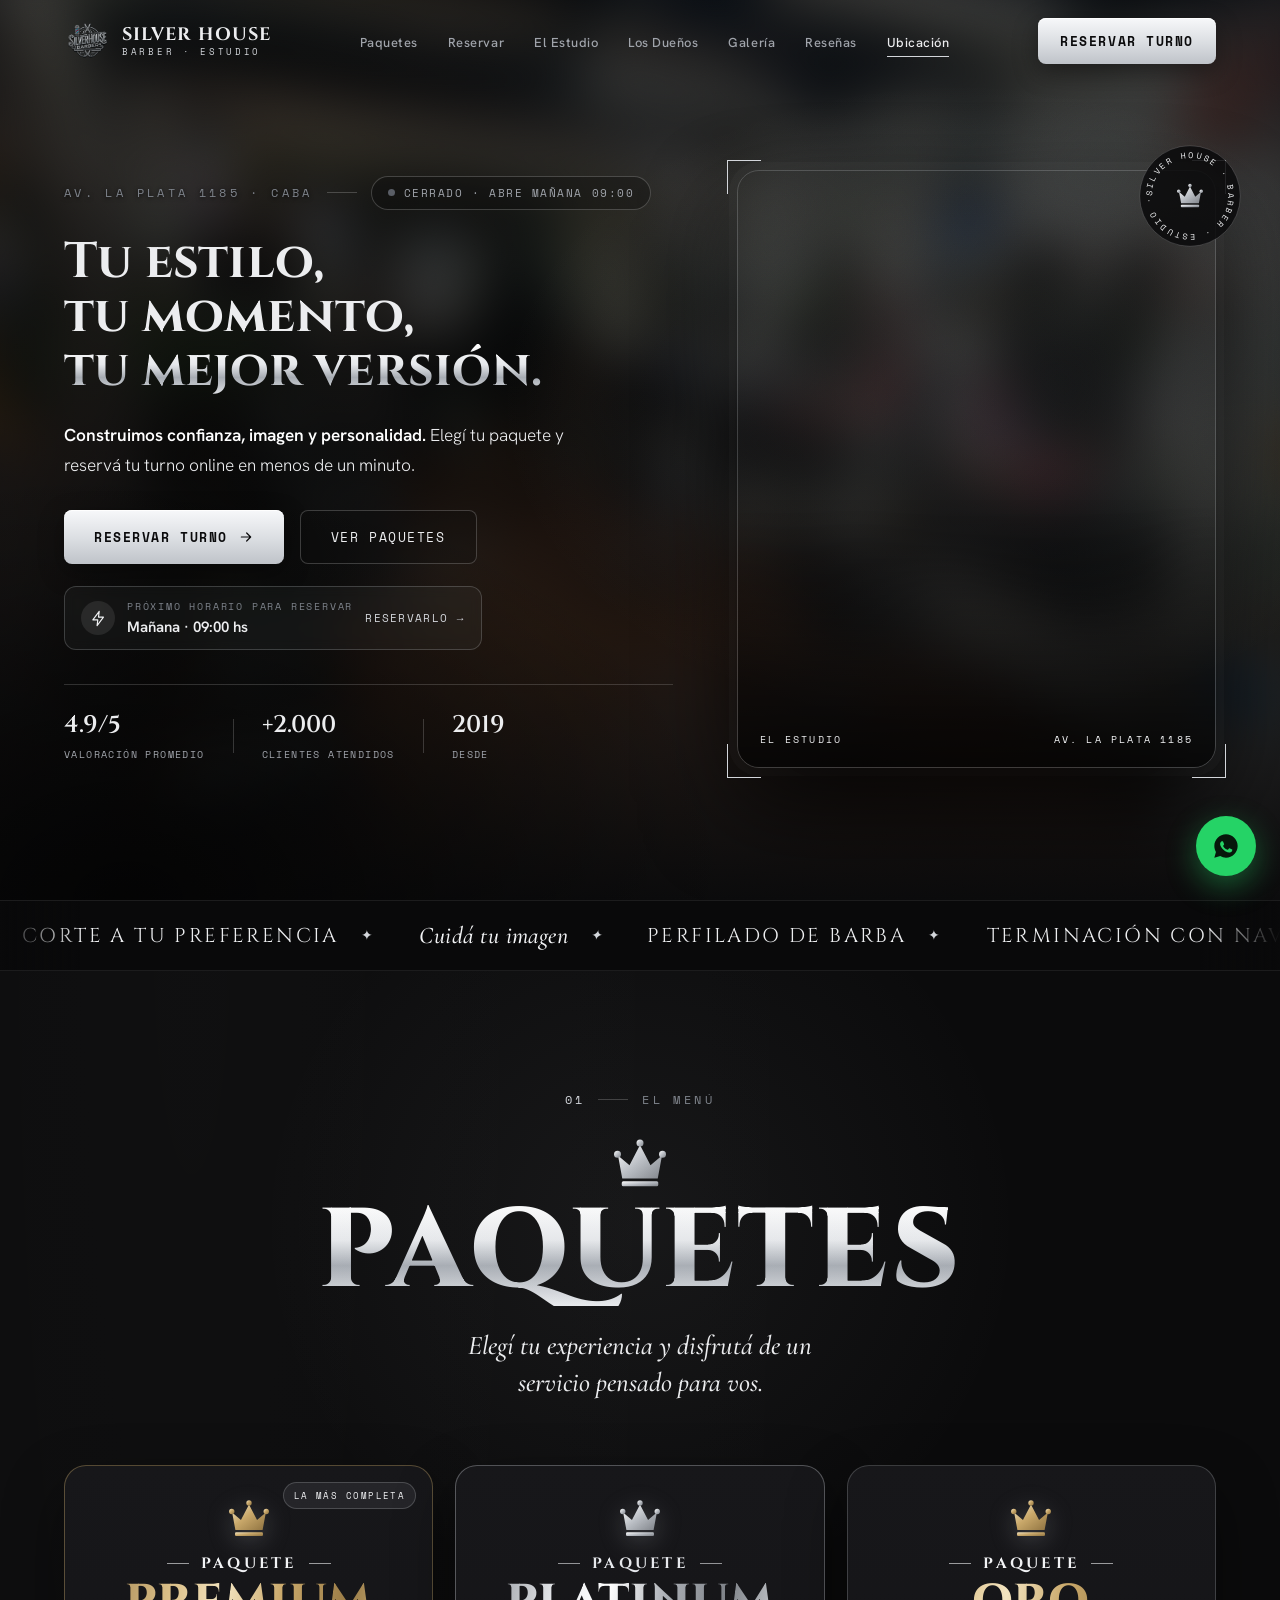
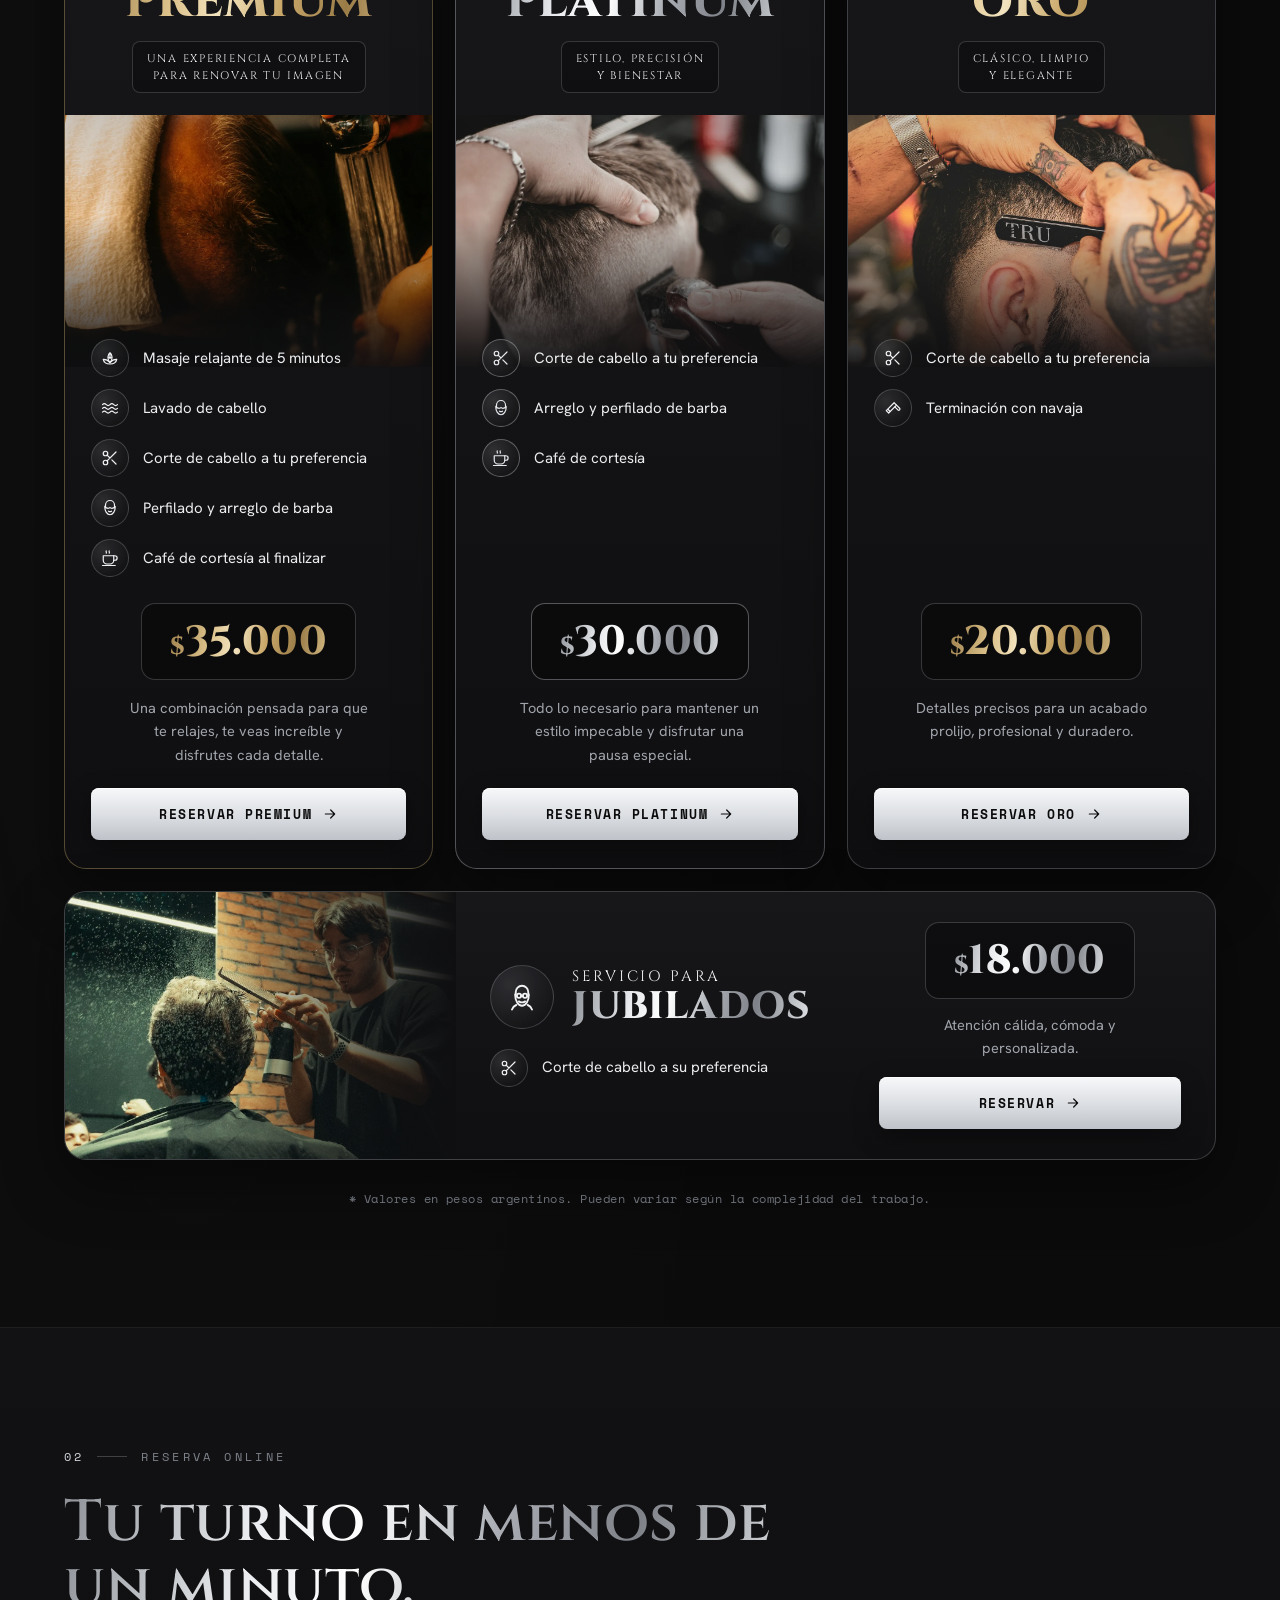
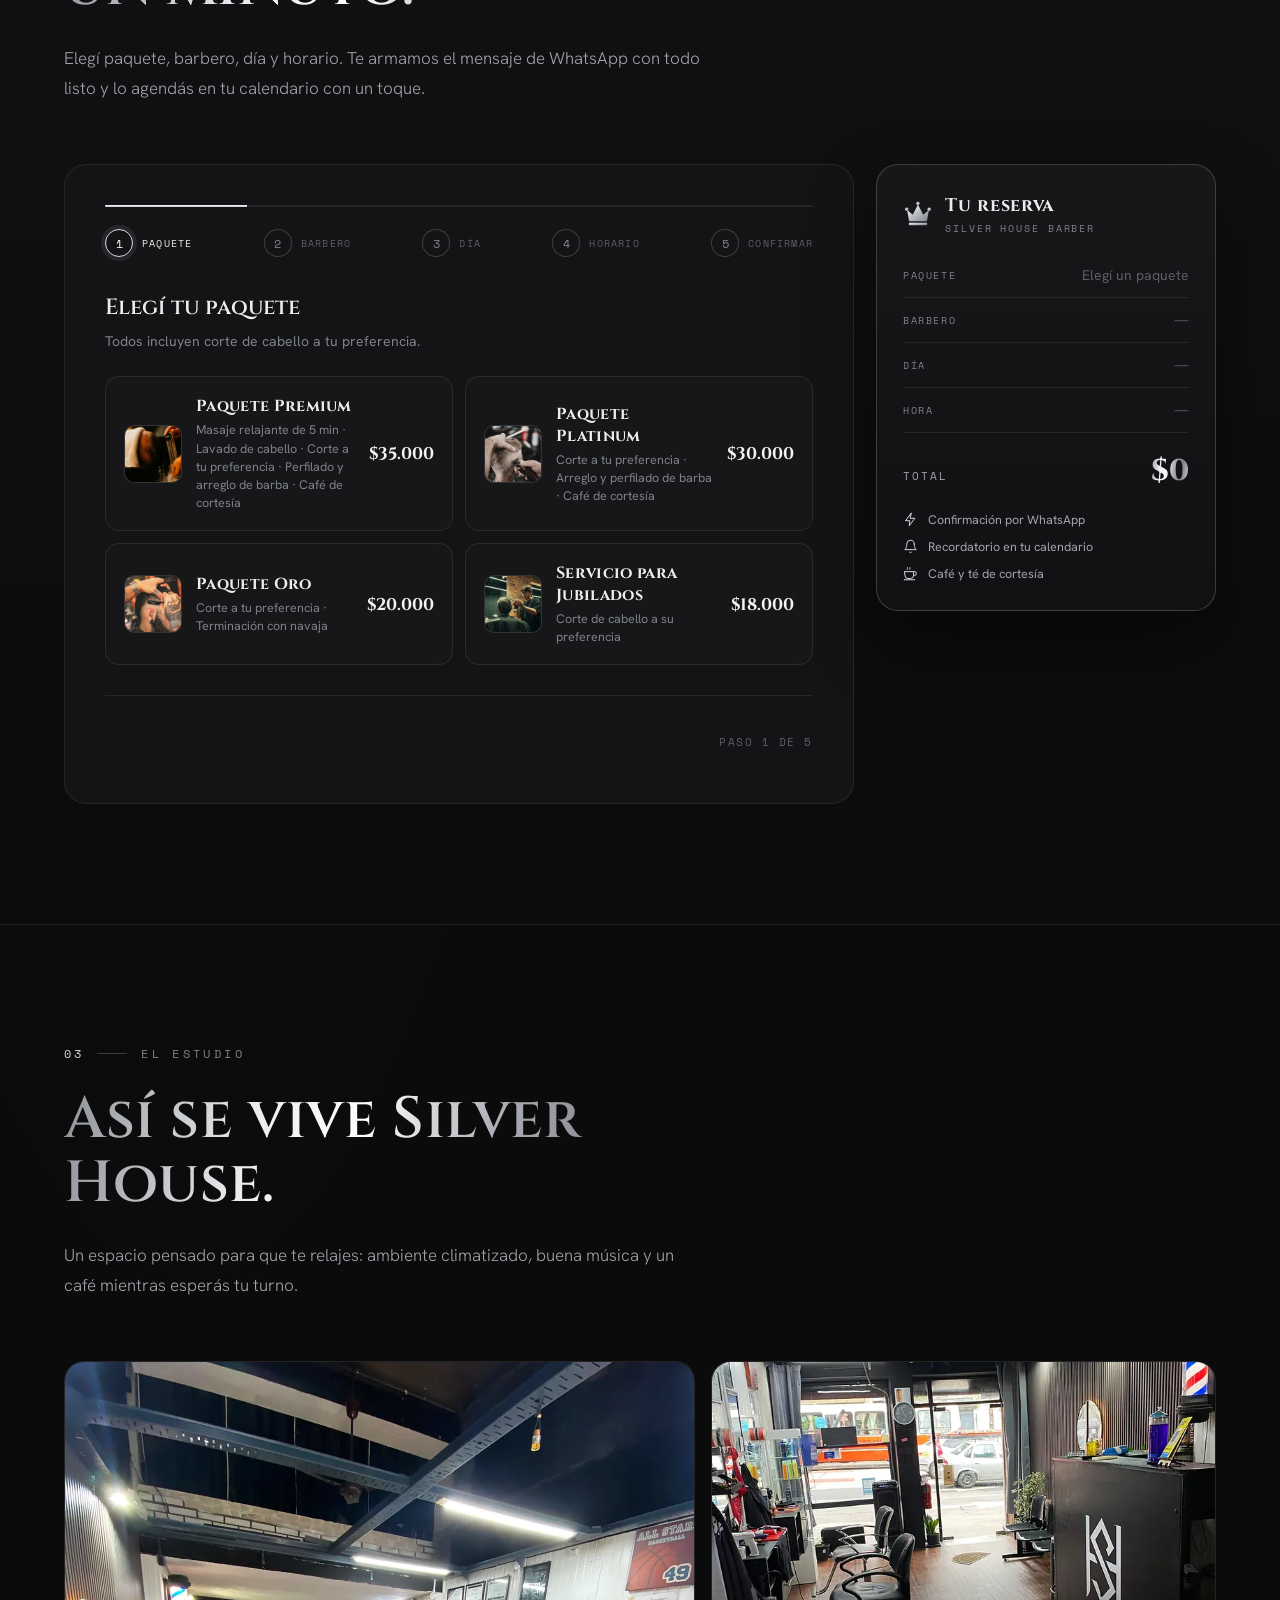
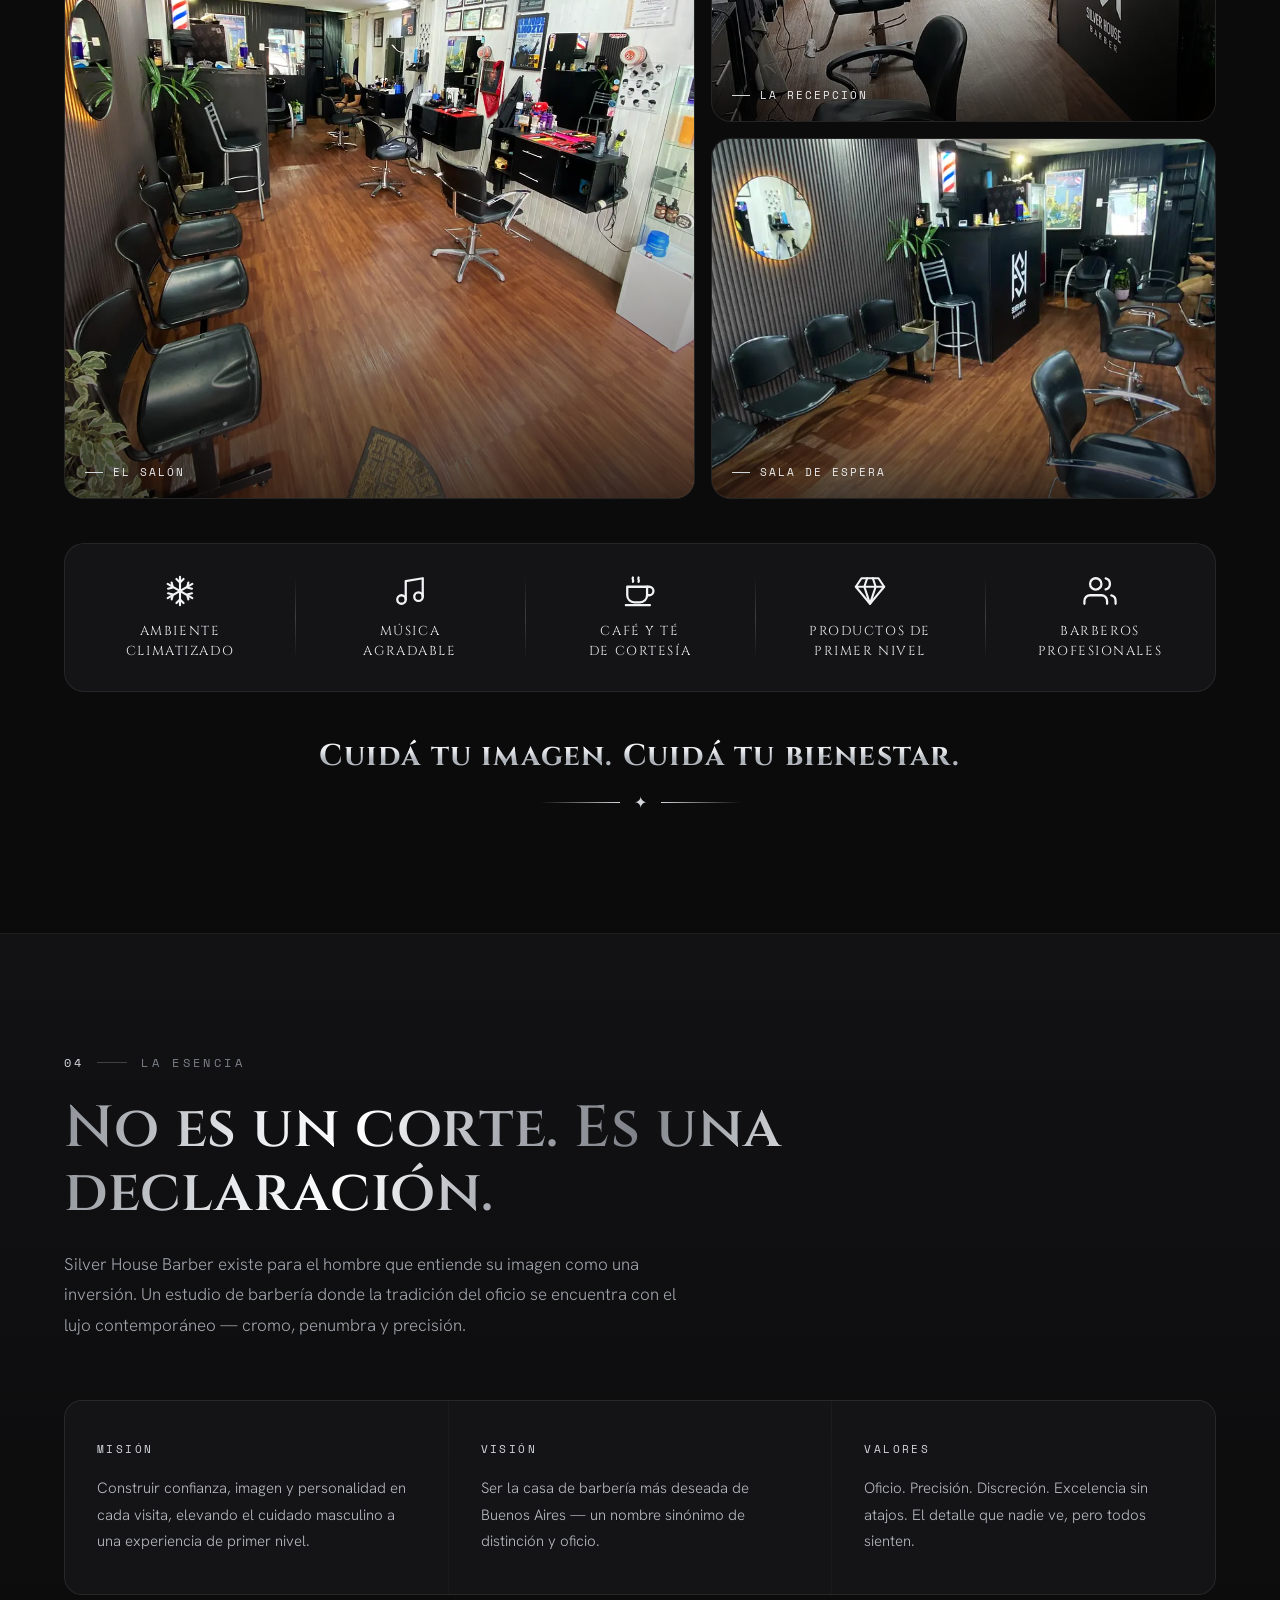
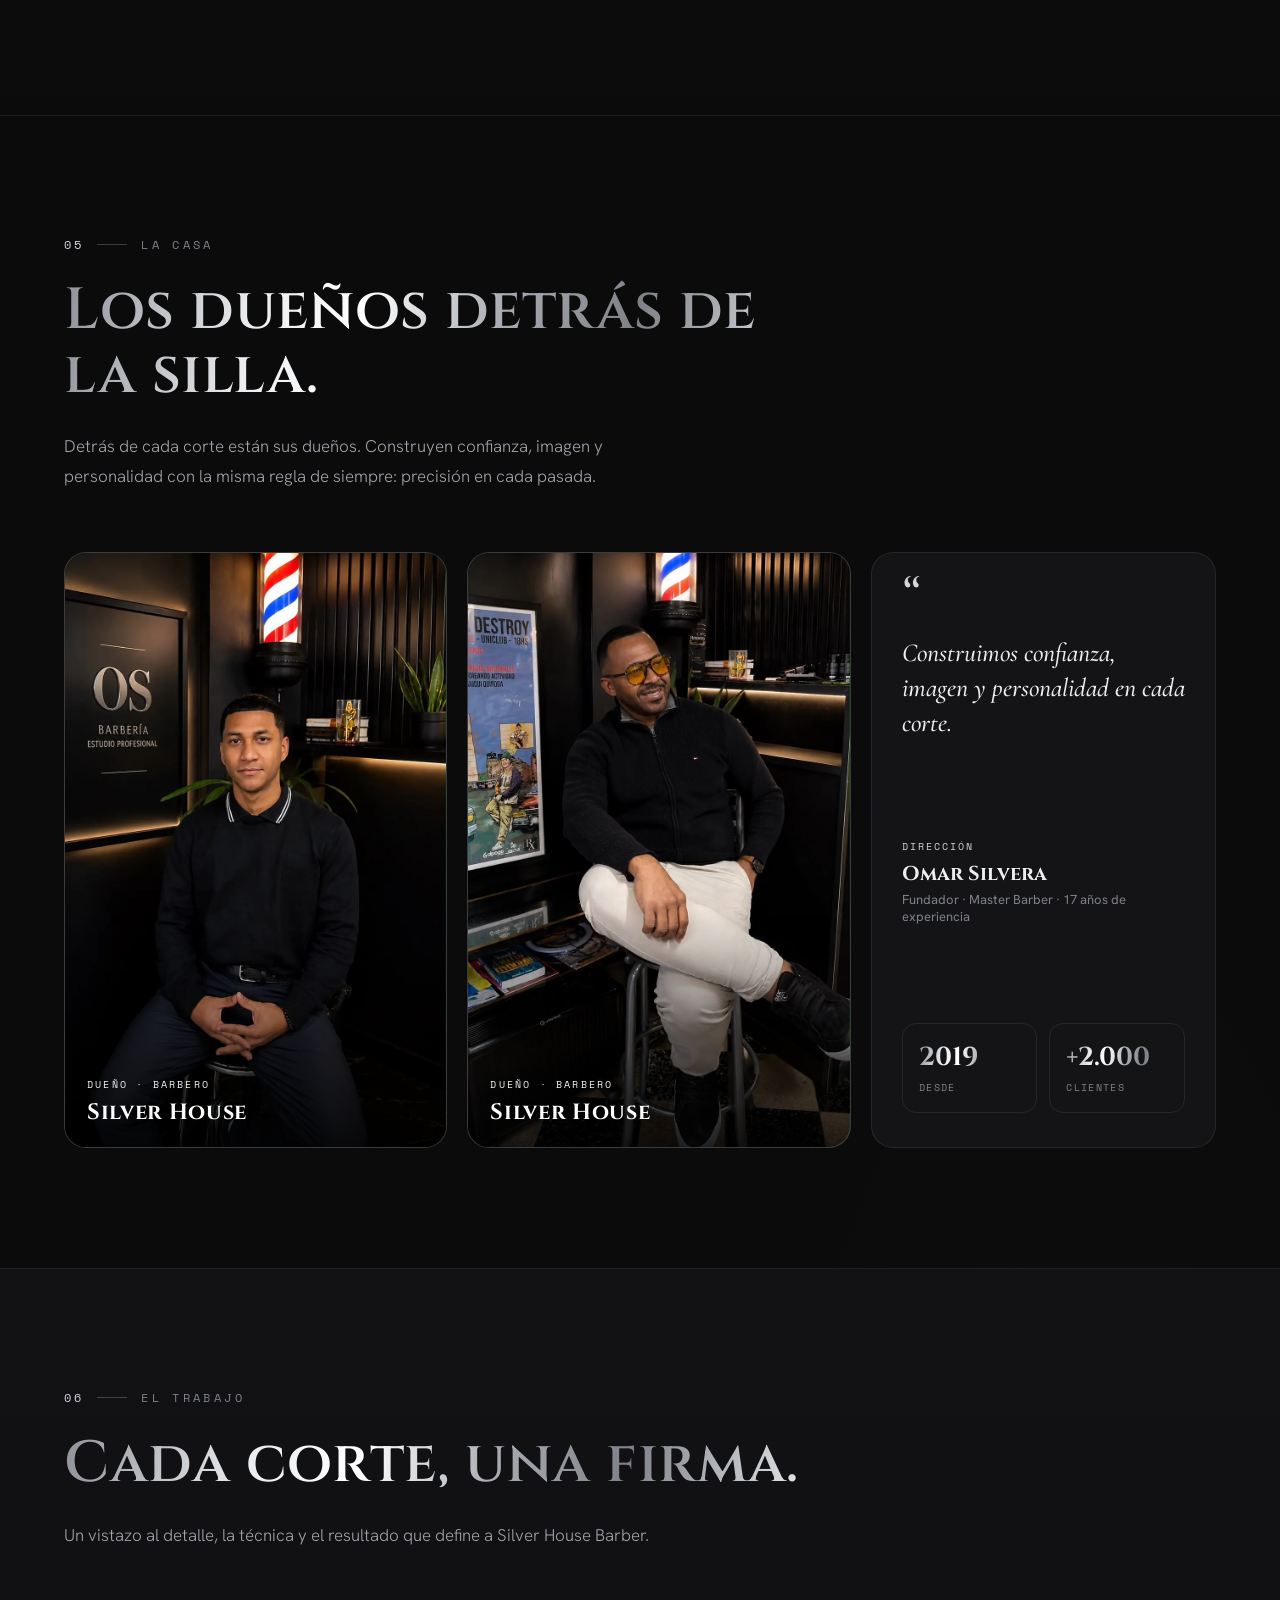
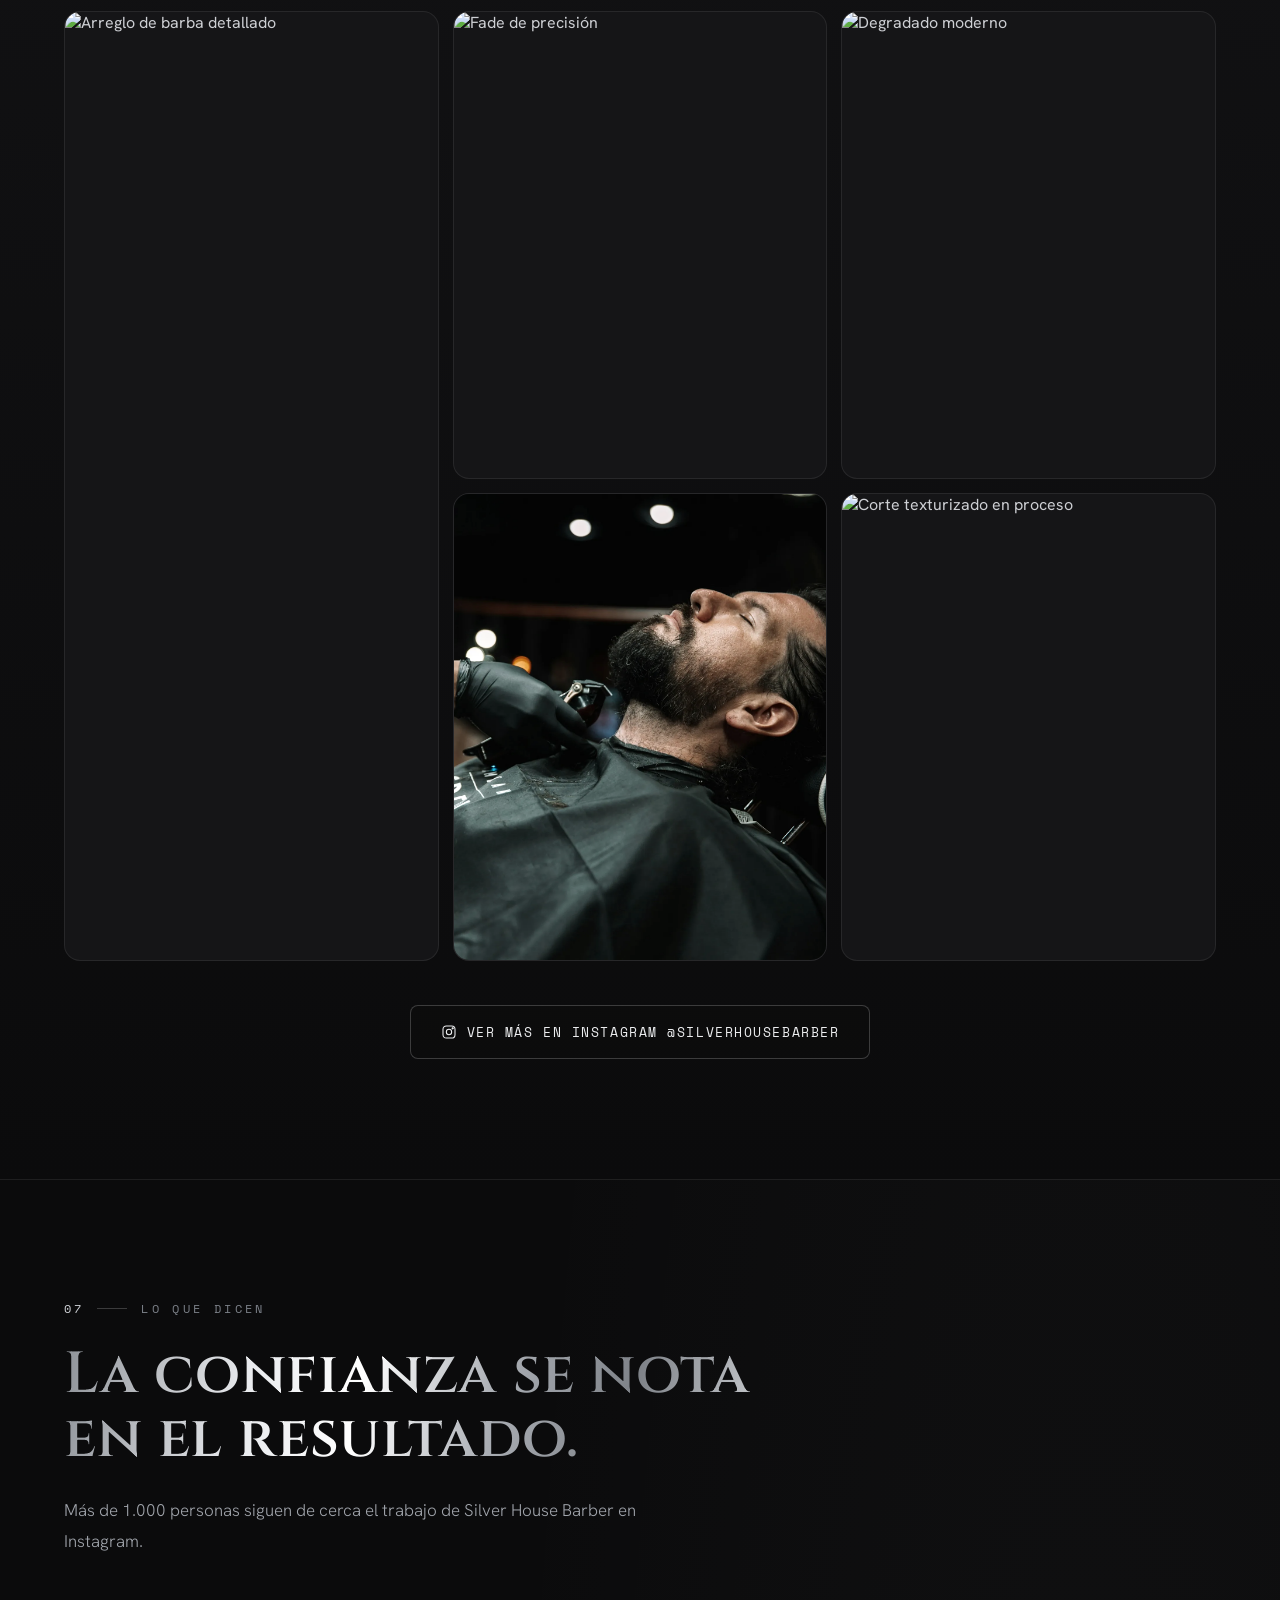
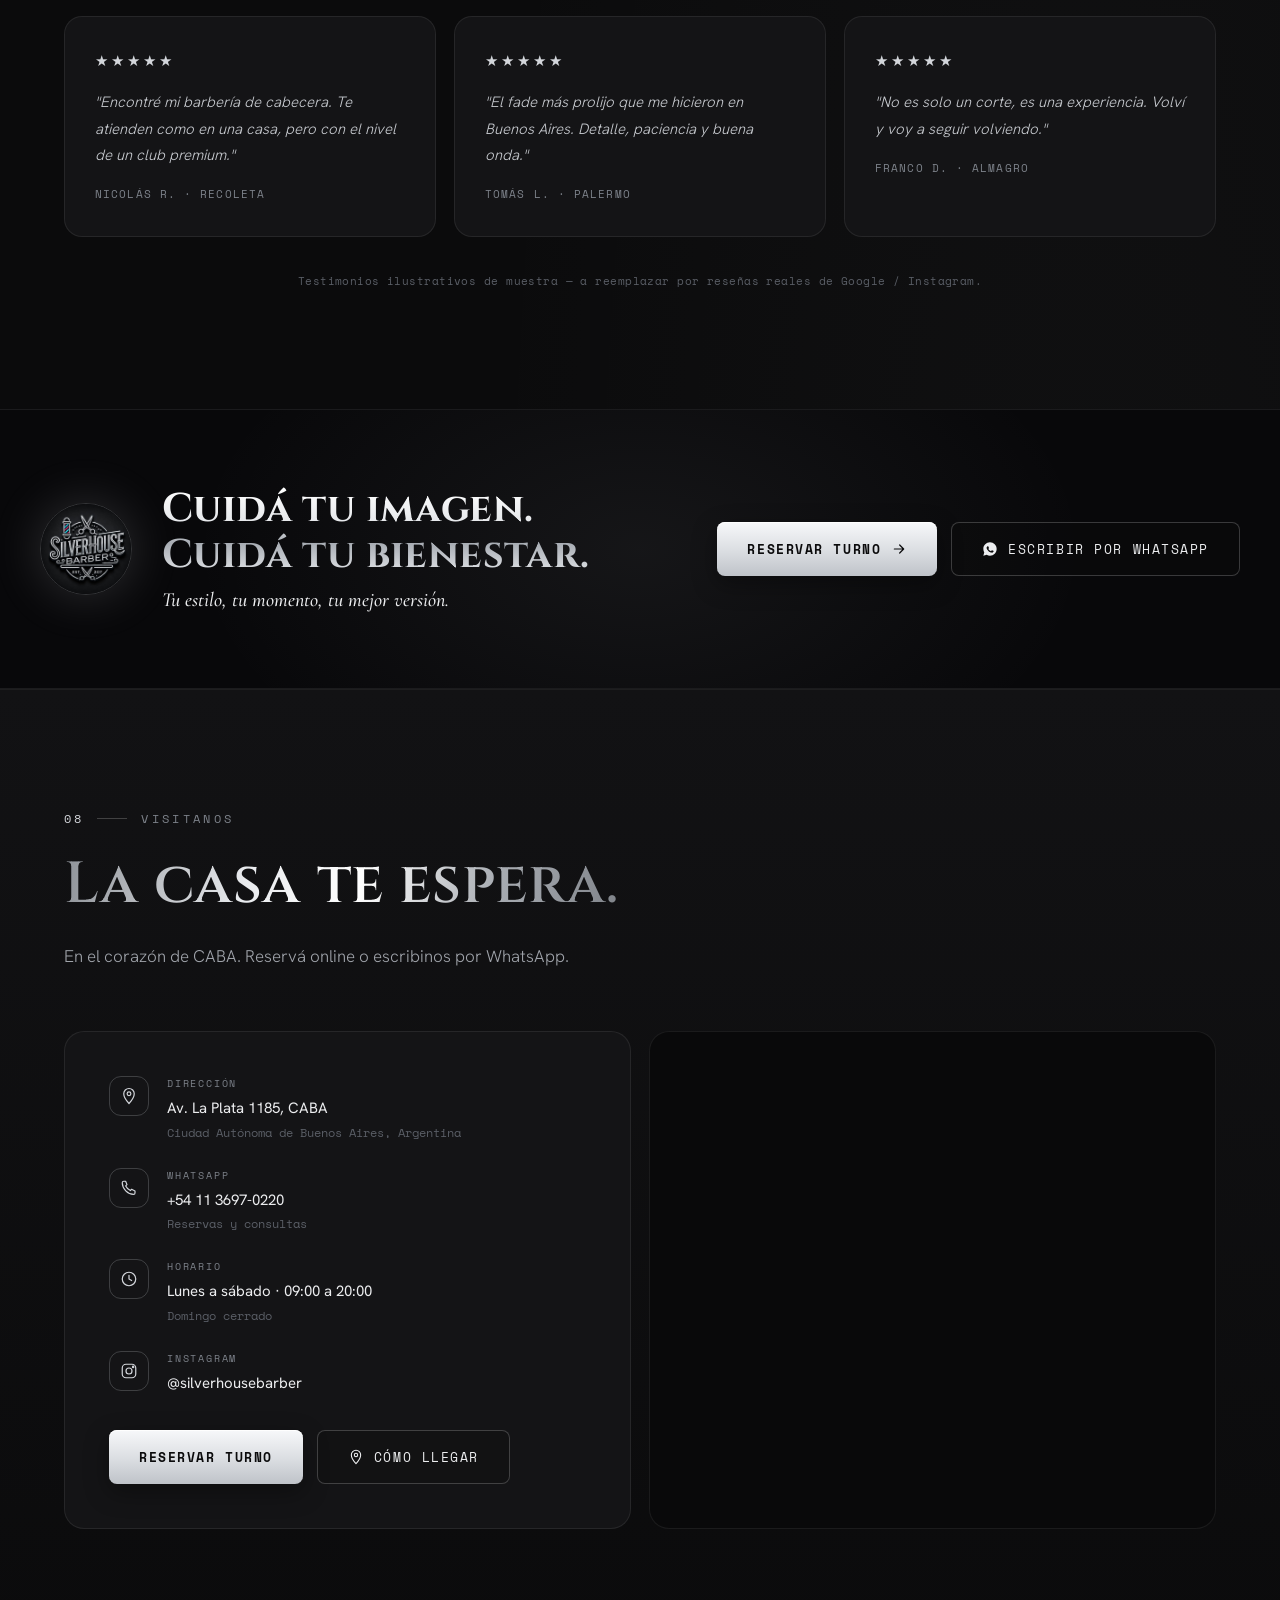
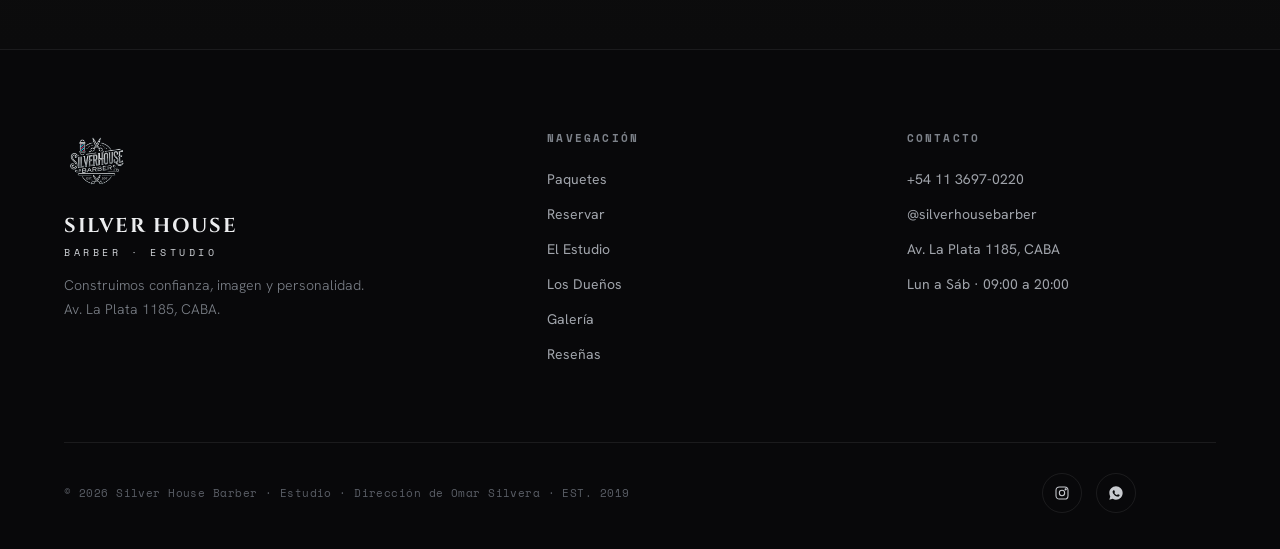
==== commit b4472957: "Silver House: ajustes de diseño en celulares chicos y tablet - Header: el menú (hamburguesa) ya no q" ====
--- a/silverhouse-barber/index.html
+++ b/silverhouse-barber/index.html
@@ -410,6 +410,7 @@
 .pkg-wide{margin-top:22px;}
 .pkg-wide .pkg-inner{flex-direction:row;align-items:stretch;}
 .pkg-wide .pkg-photo{aspect-ratio:auto;width:34%;flex-shrink:0;}
+.pkg-wide .pkg-photo img{position:absolute;inset:0;}
 .pkg-wide .pkg-photo::after{background:linear-gradient(90deg,rgba(15,15,17,0) 40%,rgba(15,15,17,1) 100%);}
 .pkg-wide-body{position:relative;z-index:2;flex:1;display:grid;grid-template-columns:1.2fr 1fr;gap:26px;align-items:center;padding:30px 34px;}
 .jub-title{display:flex;align-items:center;gap:18px;}
@@ -451,7 +452,7 @@
 .presel-note svg{width:16px;height:16px;color:var(--accent);flex-shrink:0;}
 .presel-note .link-btn{margin-left:auto;}
 
-.opt-grid{display:grid;grid-template-columns:repeat(2,1fr);gap:12px;}
+.opt-grid{display:grid;grid-template-columns:repeat(2,minmax(0,1fr));gap:12px;}
 .opt{
   position:relative;text-align:left;border:1px solid var(--border);border-radius:14px;padding:18px 18px;cursor:pointer;
   background:rgba(255,255,255,0.015);transition:all .25s var(--ease);display:flex;gap:14px;align-items:center;width:100%;
@@ -695,6 +696,8 @@
 .wa-tip{position:absolute;right:72px;top:50%;transform:translateY(-50%);white-space:nowrap;background:#fff;color:#111;font-size:13px;font-weight:600;padding:8px 12px;border-radius:8px;opacity:0;pointer-events:none;transition:opacity .3s;}
 .wa-fab:hover .wa-tip{opacity:1;}
 .wa-fab.lifted{bottom:96px;}
+.wa-fab.away{opacity:0;transform:scale(.85);pointer-events:none;visibility:hidden;transition:opacity .25s,transform .25s,visibility 0s .25s;}
+@media (min-width:601px) and (max-width:1400px){ .footer-bottom{padding-right:80px;} }
 
 /* ============ LIGHTBOX ============ */
 .lightbox{position:fixed;inset:0;z-index:2500;background:rgba(5,5,6,0.94);display:flex;align-items:center;justify-content:center;padding:60px 70px;}
@@ -734,7 +737,7 @@
   .booking{grid-template-columns:minmax(0,1fr) 300px;}
 }
 @media (max-width:1060px){
-  nav ul{display:none;}
+  nav{display:none;}
   .hamburger{display:flex;}
   .pkg-grid{grid-template-columns:1fr;max-width:560px;margin:0 auto;}
   .pkg-wide{max-width:560px;margin:22px auto 0;}
@@ -785,7 +788,7 @@
   .cta-banner-inner{flex-direction:column;text-align:center;}
   .cta-banner-text{flex-direction:column;}
   .stepper{padding:28px 20px;}
-  .opt-grid{grid-template-columns:1fr;}
+  .opt-grid{grid-template-columns:minmax(0,1fr);}
   .step-node .step-label{display:none;}
   .step-node.active .step-label{display:inline;}
   .section-pad{padding:90px 0;}
@@ -827,6 +830,27 @@
   .wa-fab.lifted{bottom:92px;}
   .wa-tip{display:none;}
   .location-card{padding:30px 22px;}
+}
+@media (max-width:600px){
+  .pkg-wide-body{grid-template-columns:minmax(0,1fr);}
+  .jub-title{gap:12px;}
+  .jub-title .ico-ring{width:48px;height:48px;}
+  .jub-title h3{font-size:clamp(24px,8vw,30px);}
+}
+@media (max-width:420px){
+  .opt{display:grid;grid-template-columns:46px minmax(0,1fr);column-gap:12px;row-gap:6px;padding:14px;}
+  .opt-thumb,.opt-avatar{width:46px;height:46px;grid-row:span 2;}
+  #stepPkgs .opt-title{padding-right:20px;}
+  .opt .opt-price{grid-column:2;}
+  .opt.selected .opt-price{margin-right:0;}
+}
+@media (max-width:360px){
+  .nav-inner{gap:8px;}
+  .brand{gap:7px;} .brand img{width:34px;height:34px;}
+  .brand-text{font-size:12.5px;letter-spacing:.02em;}
+  .nav-cta{gap:4px;}
+  .nav-cta .btn{padding:10px 11px;font-size:11.5px;letter-spacing:.08em;}
+  .hamburger{padding:8px 4px;}
 }
 @media (prefers-reduced-motion: reduce){
   *,*::before,*::after{animation-duration:0.001ms !important;animation-iteration-count:1 !important;transition-duration:0.001ms !important;scroll-behavior:auto !important;}
@@ -1614,7 +1638,13 @@
 
 /* ---------- WhatsApp flotante (se sube cuando aparece la barra de reserva en celular) ---------- */
 var waFab = $('#waFab'), mobileBar = $('#mobileBar'), stepperVisible = false;
-function updateFab(){ if (waFab && mobileBar) waFab.classList.toggle('lifted', stepperVisible && getComputedStyle(mobileBar).display !== 'none'); }
+function updateFab(){
+  if (!waFab || !mobileBar) return;
+  // en tablet y celular, mientras se ve el reservador el botón se oculta (la reserva ya termina en WhatsApp)
+  var away = stepperVisible && window.innerWidth <= 1060;
+  waFab.classList.toggle('away', away);
+  waFab.classList.toggle('lifted', !away && stepperVisible && getComputedStyle(mobileBar).display !== 'none');
+}
 
 /* ---------- Header, menú, progreso ---------- */
 var header = $('#siteHeader'), progressBar = $('#progressBar');
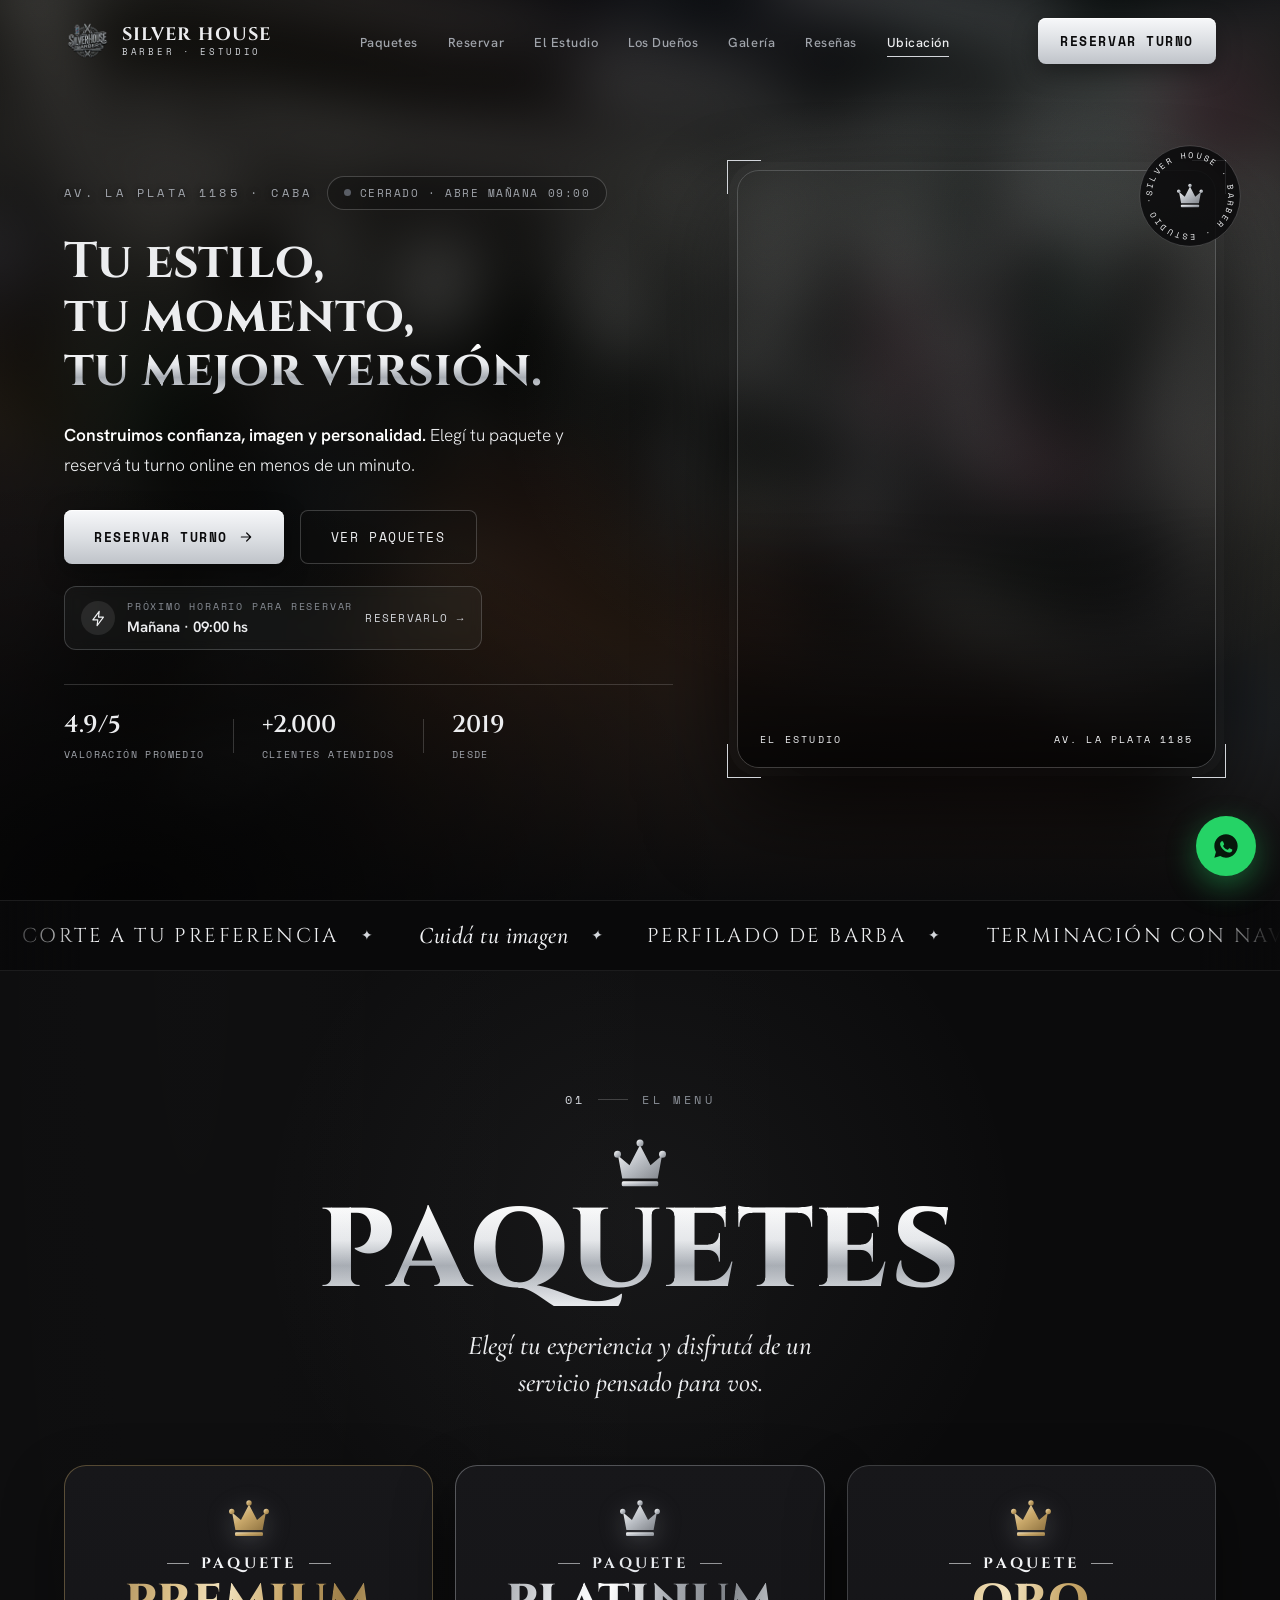
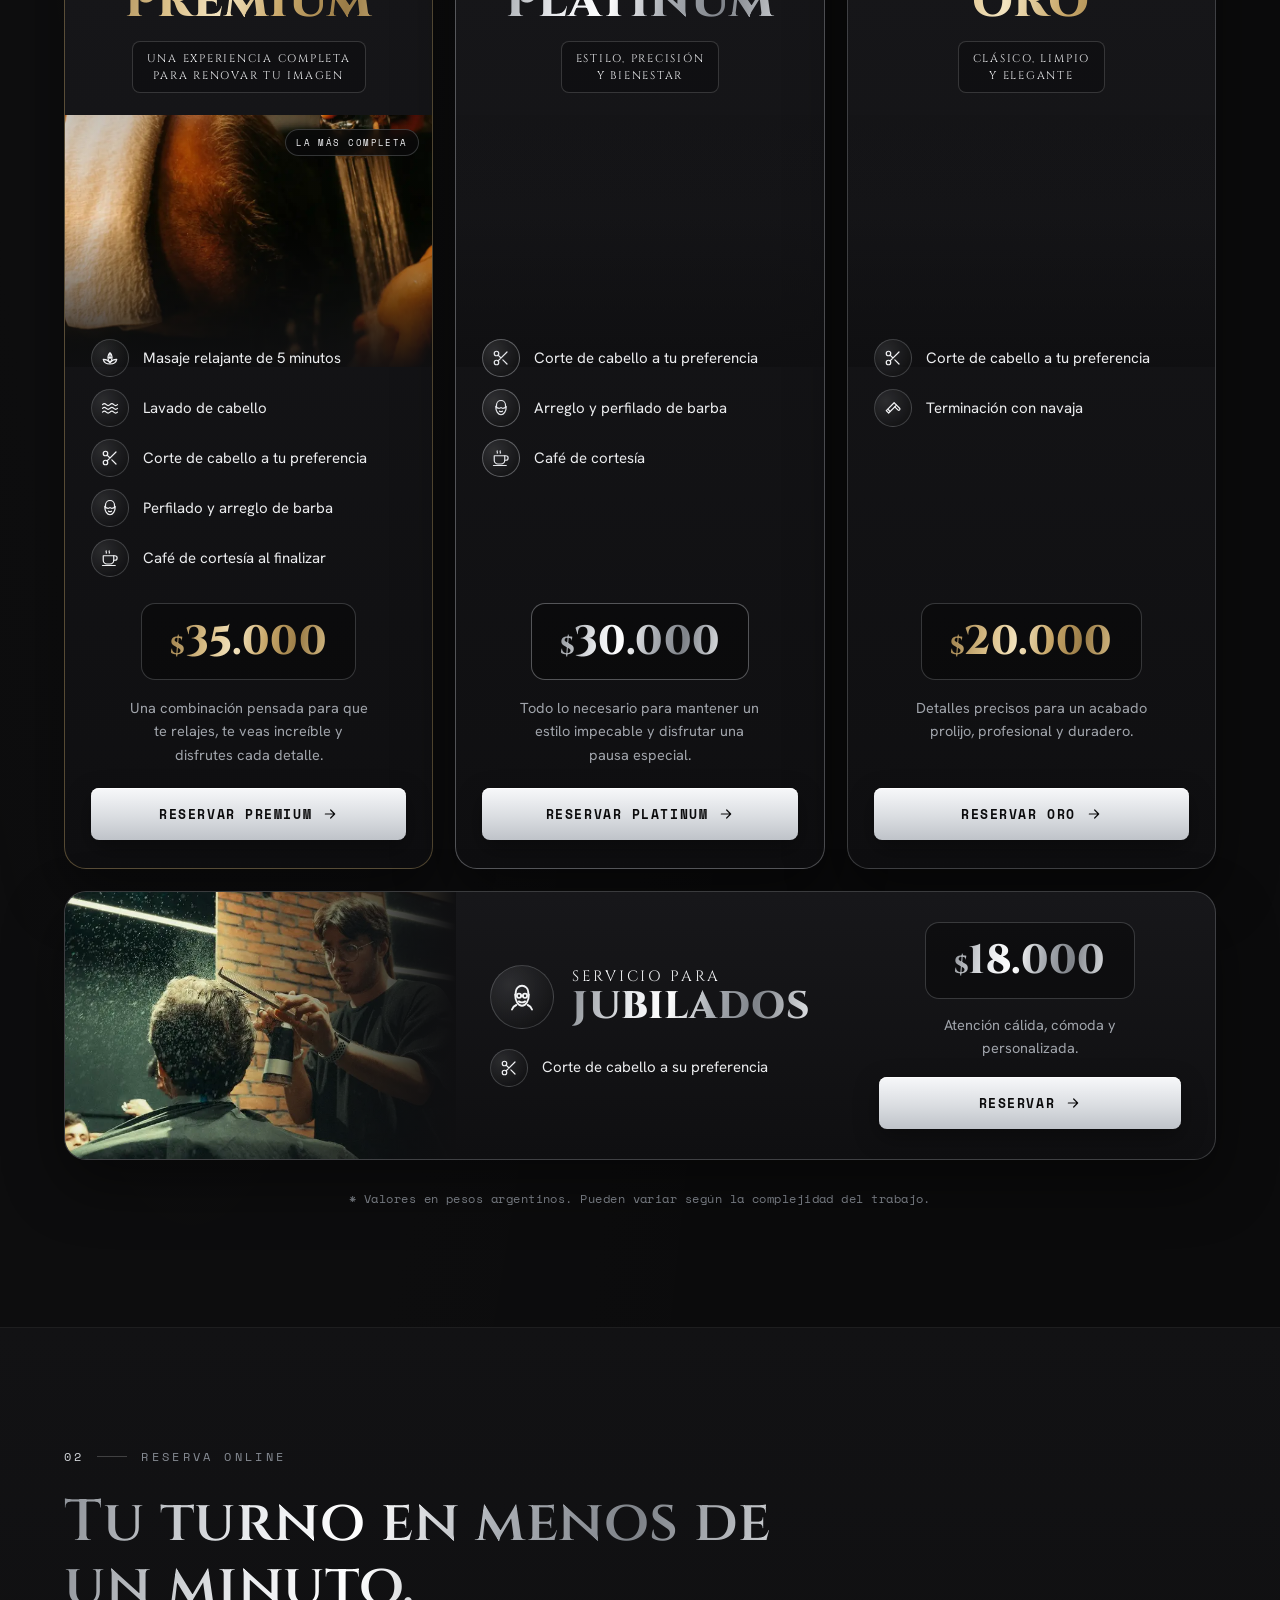
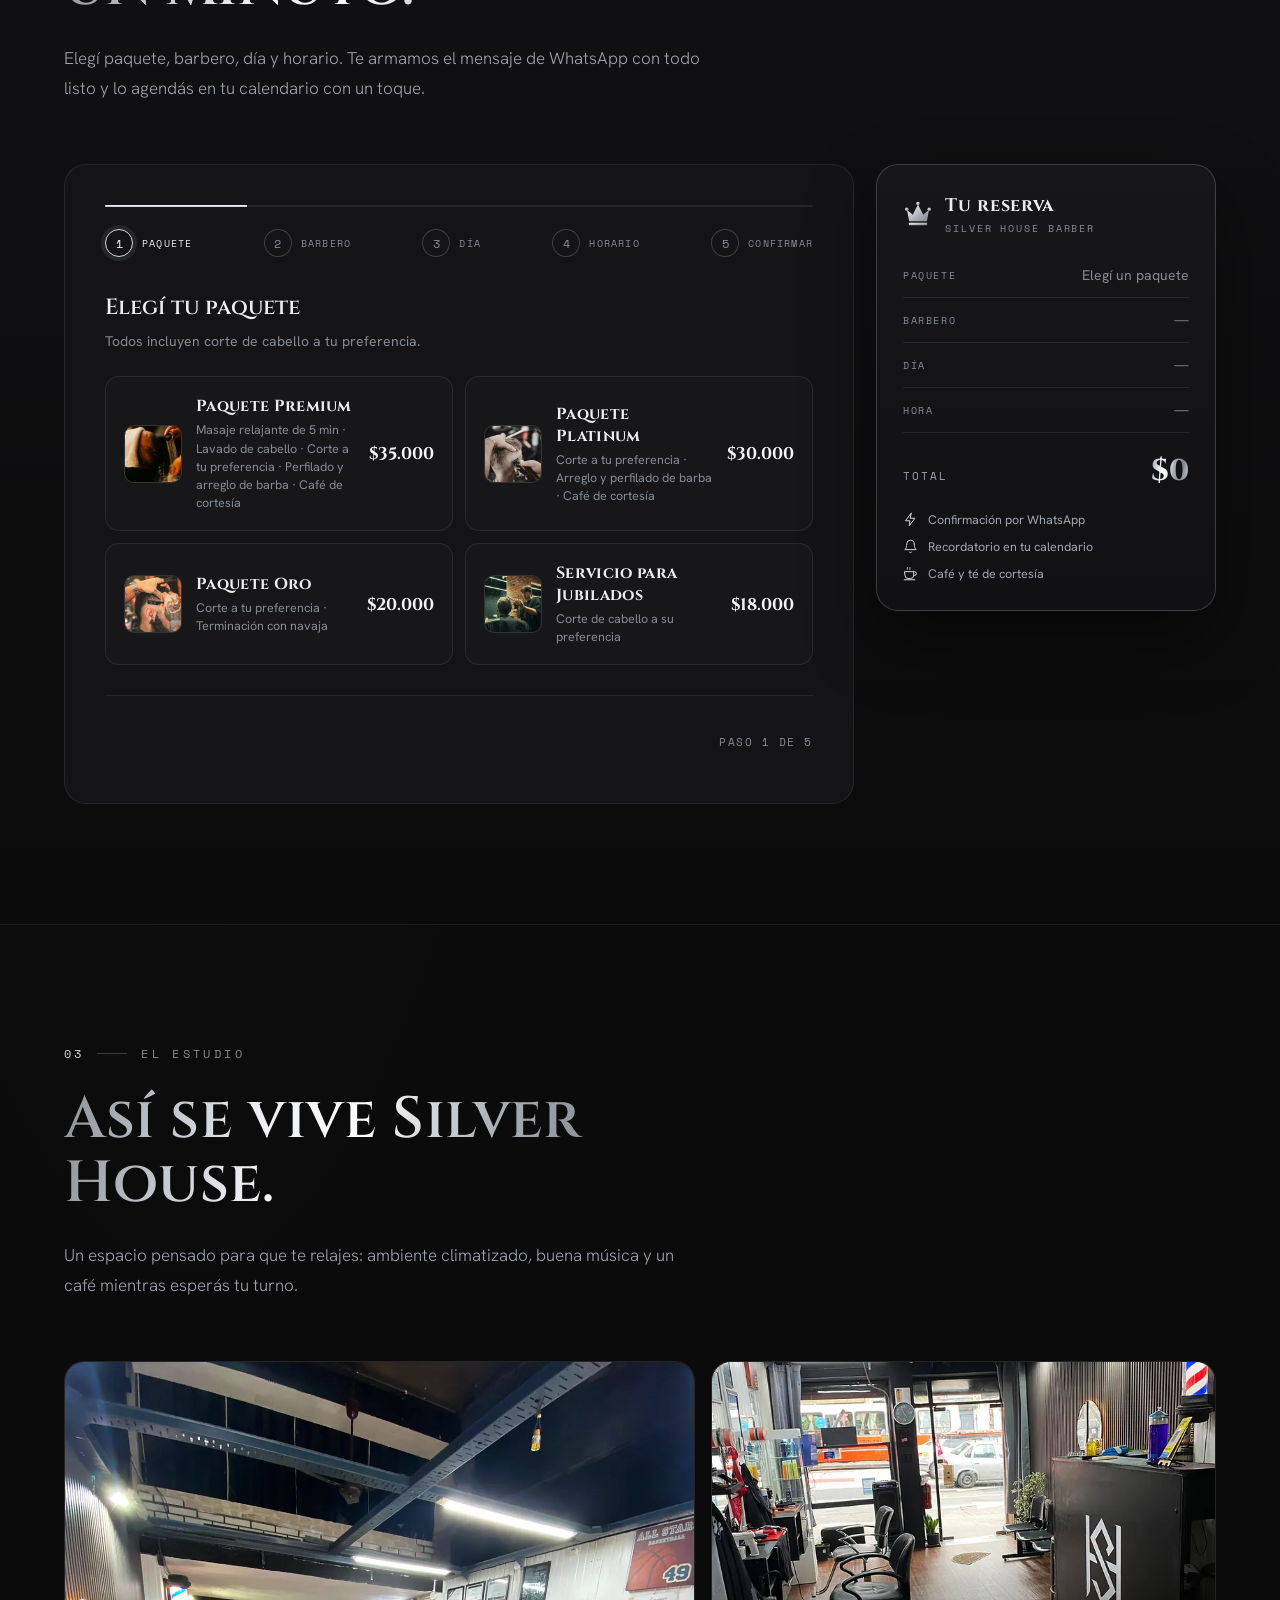
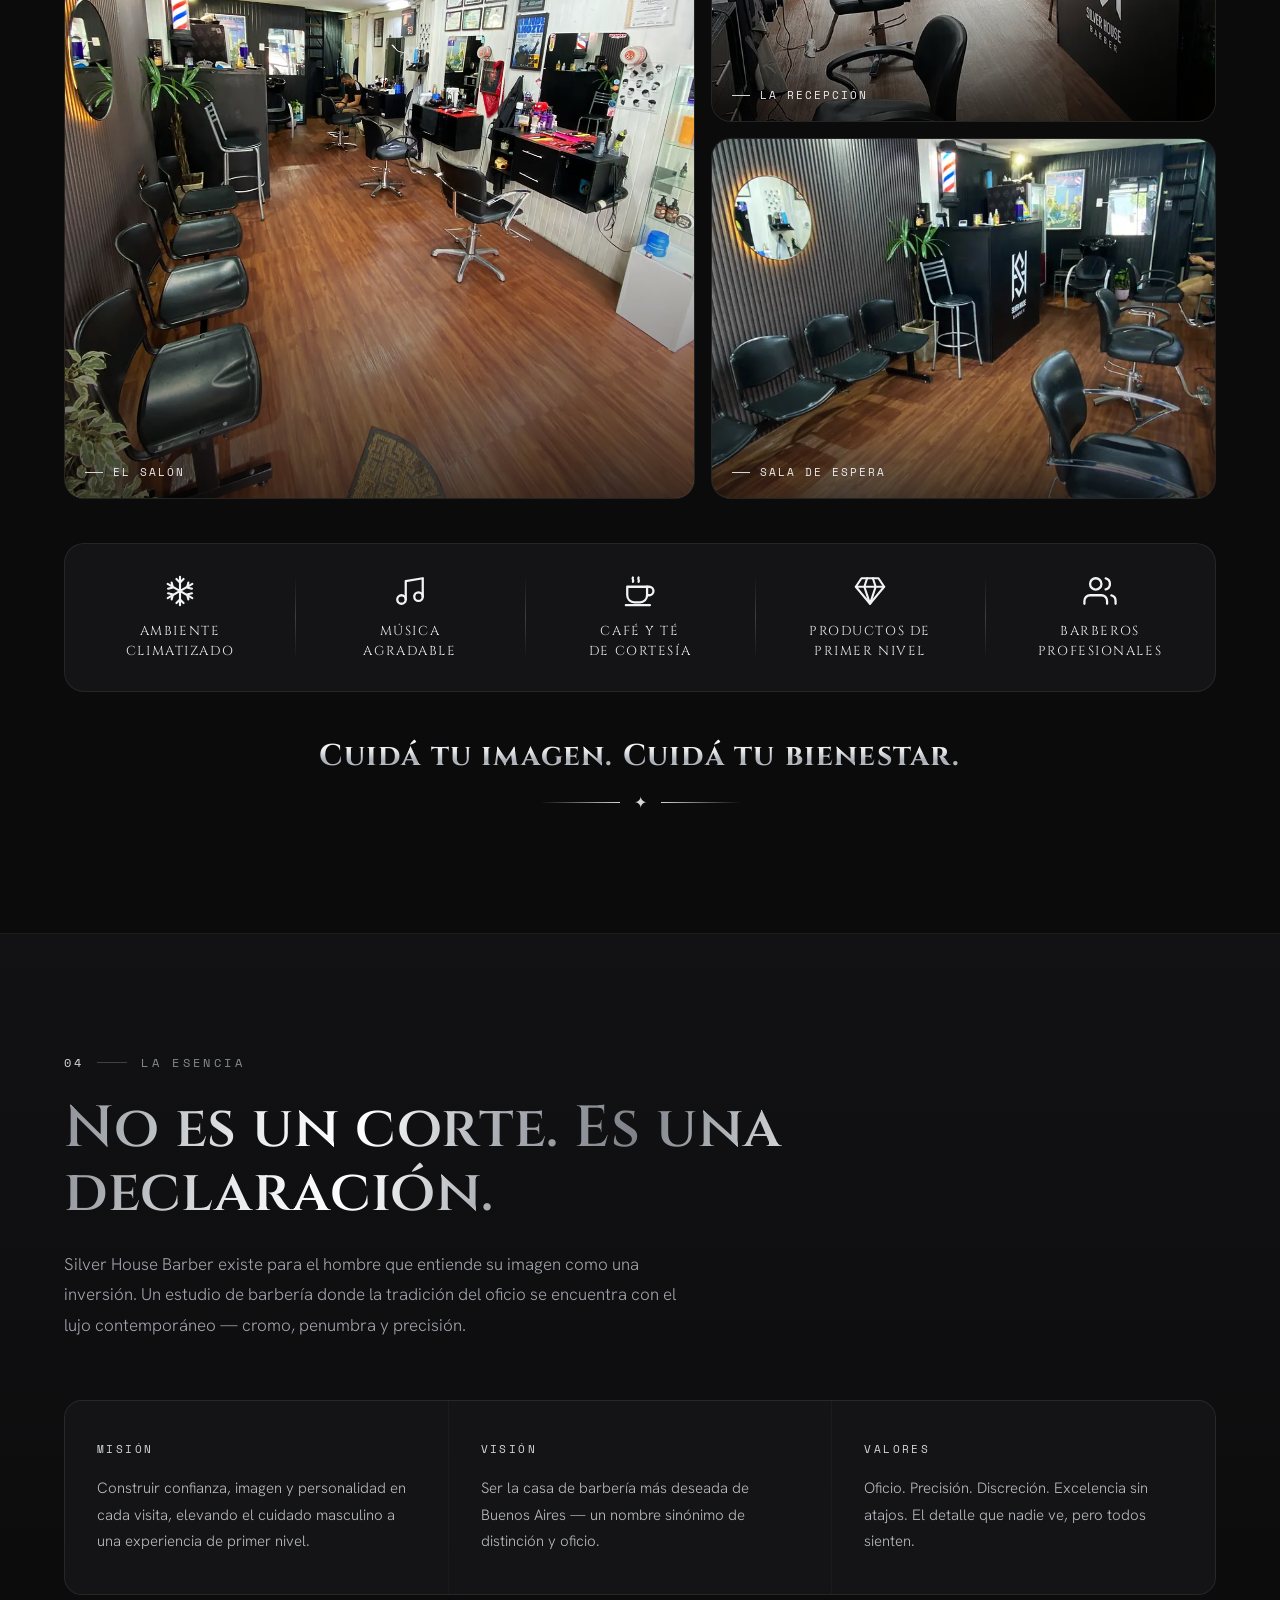
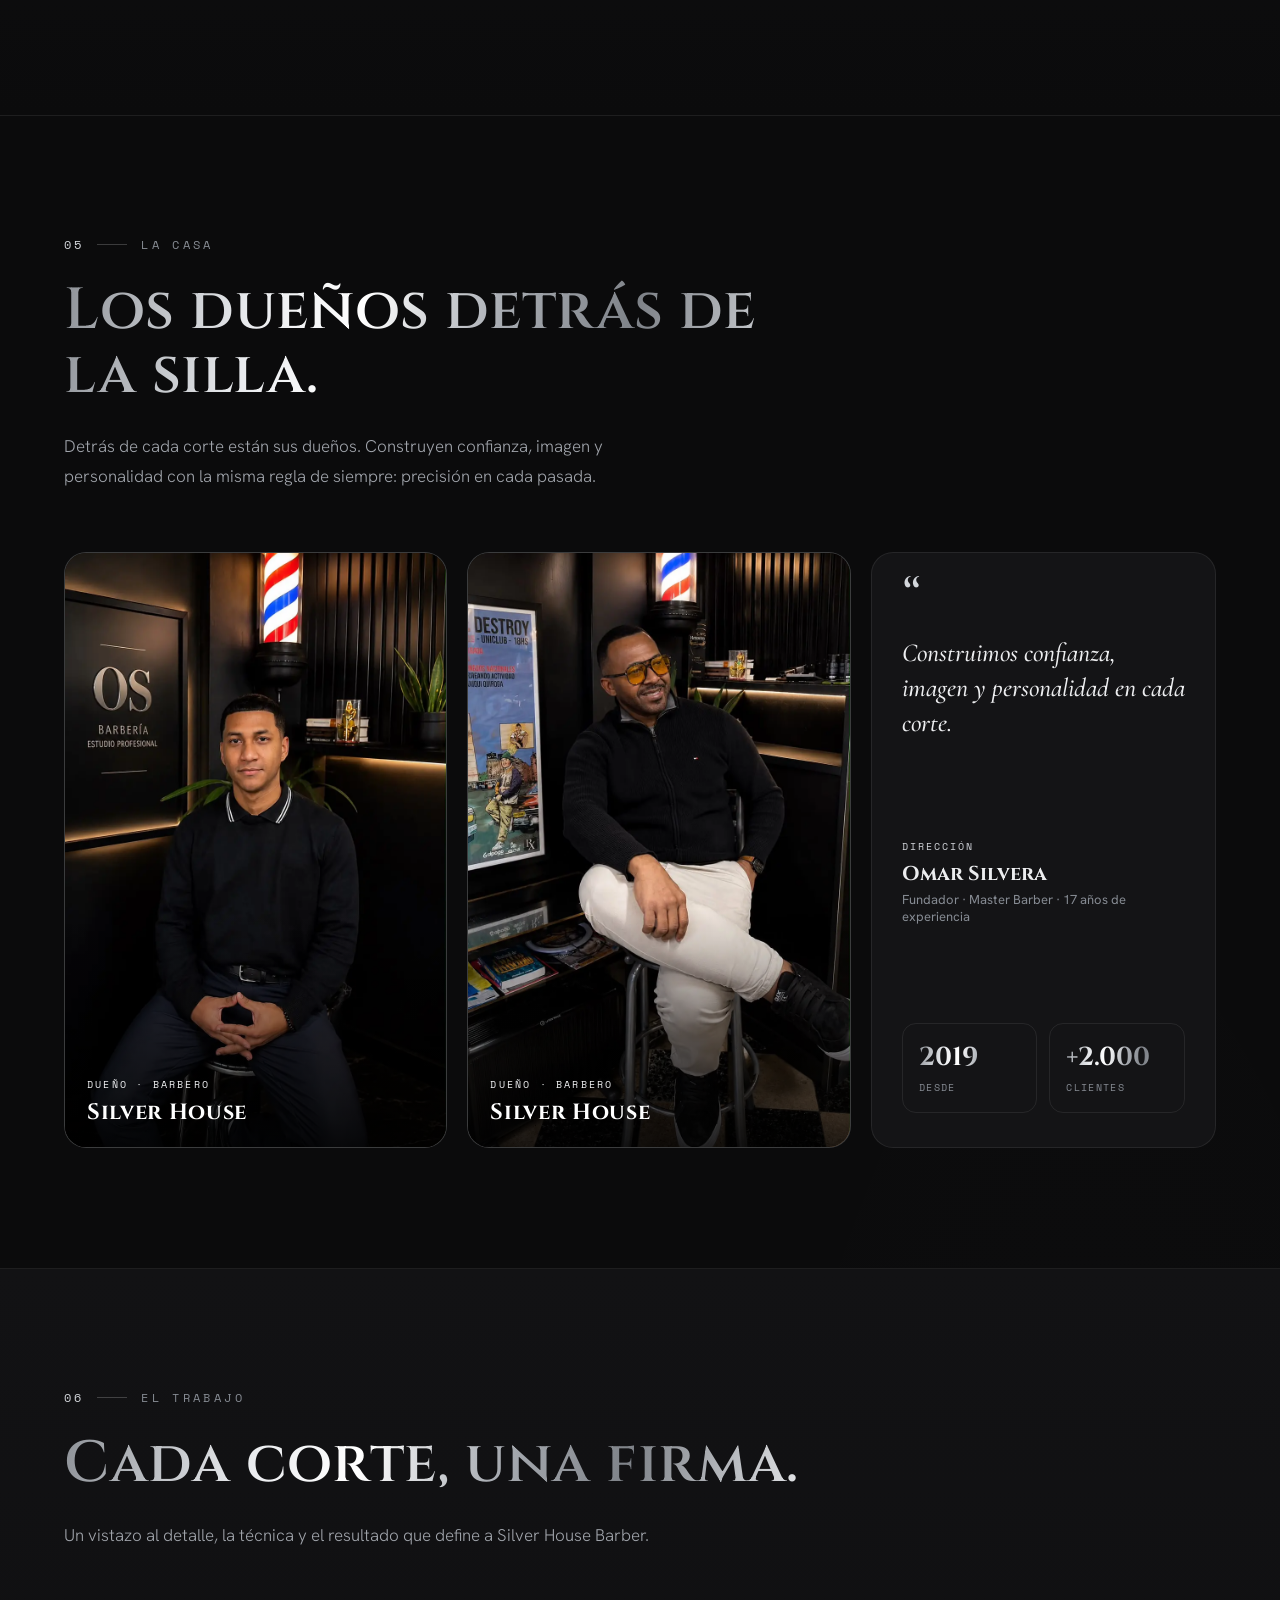
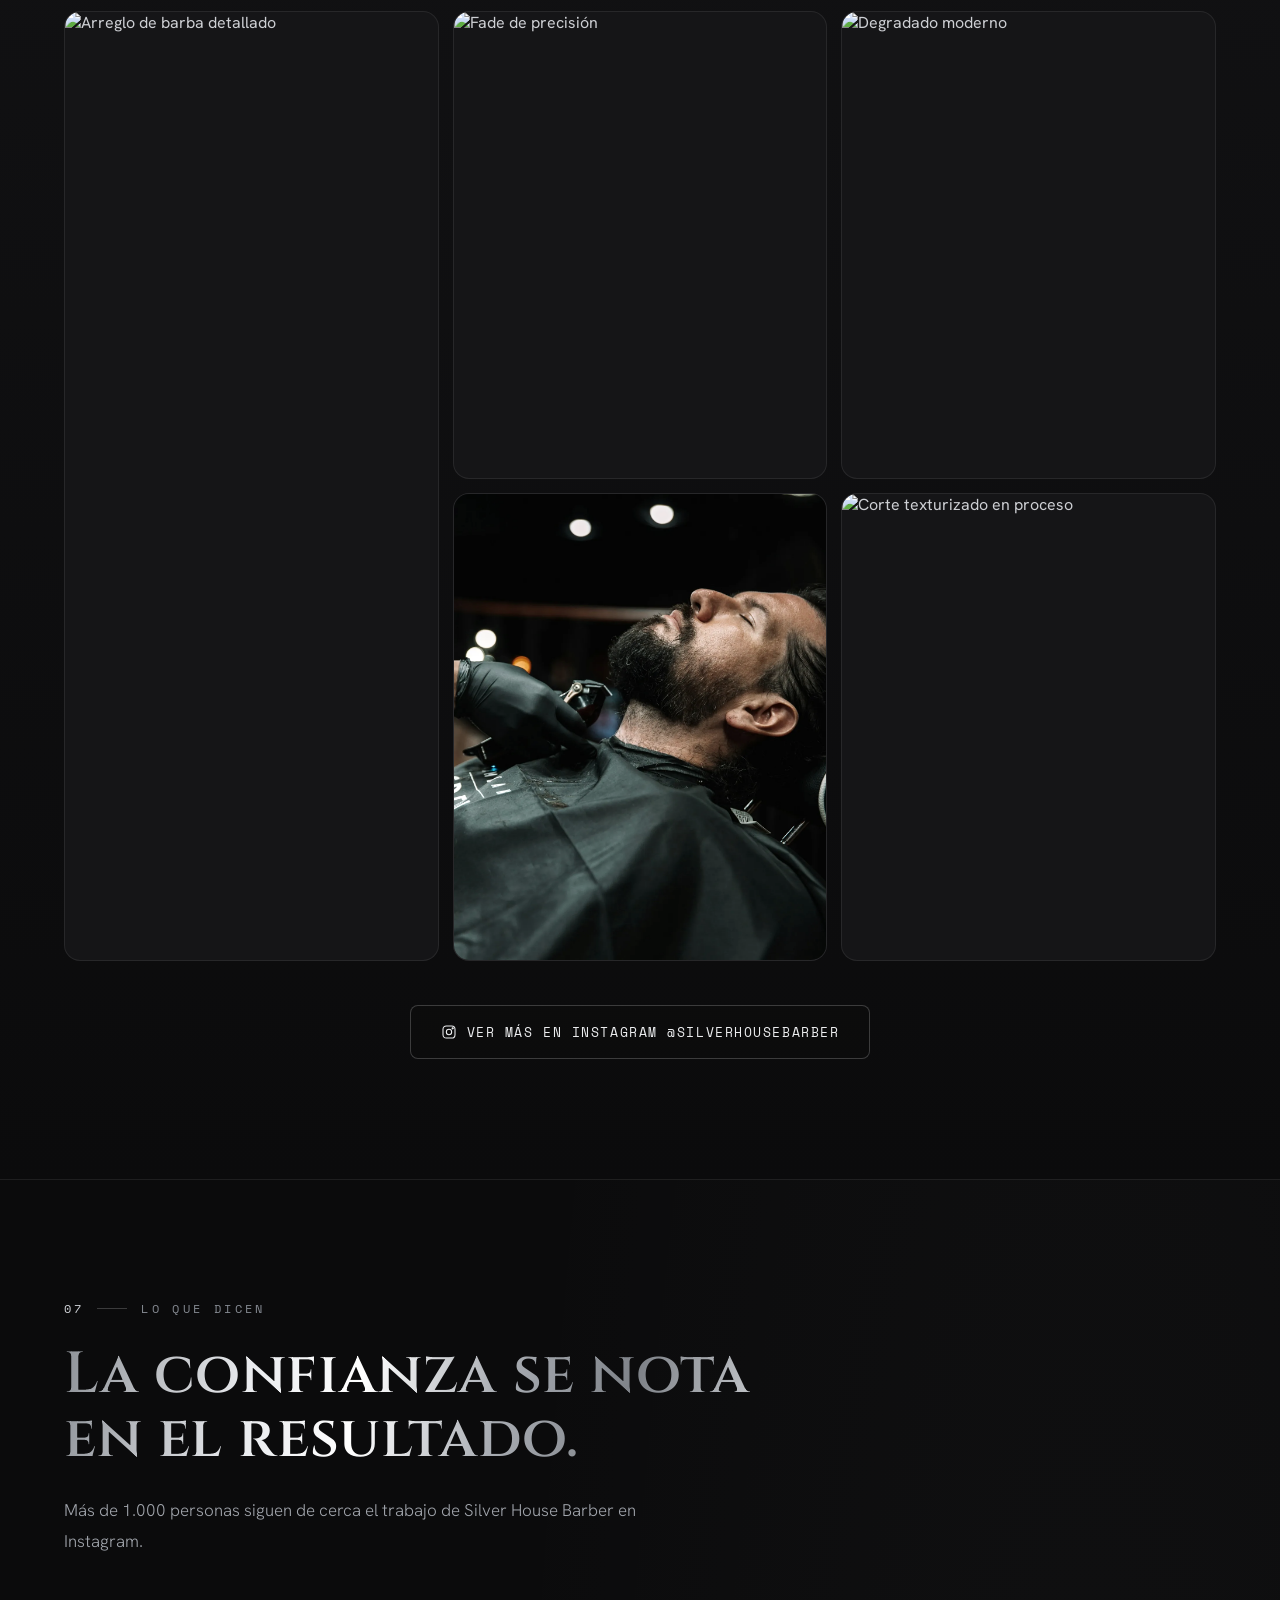
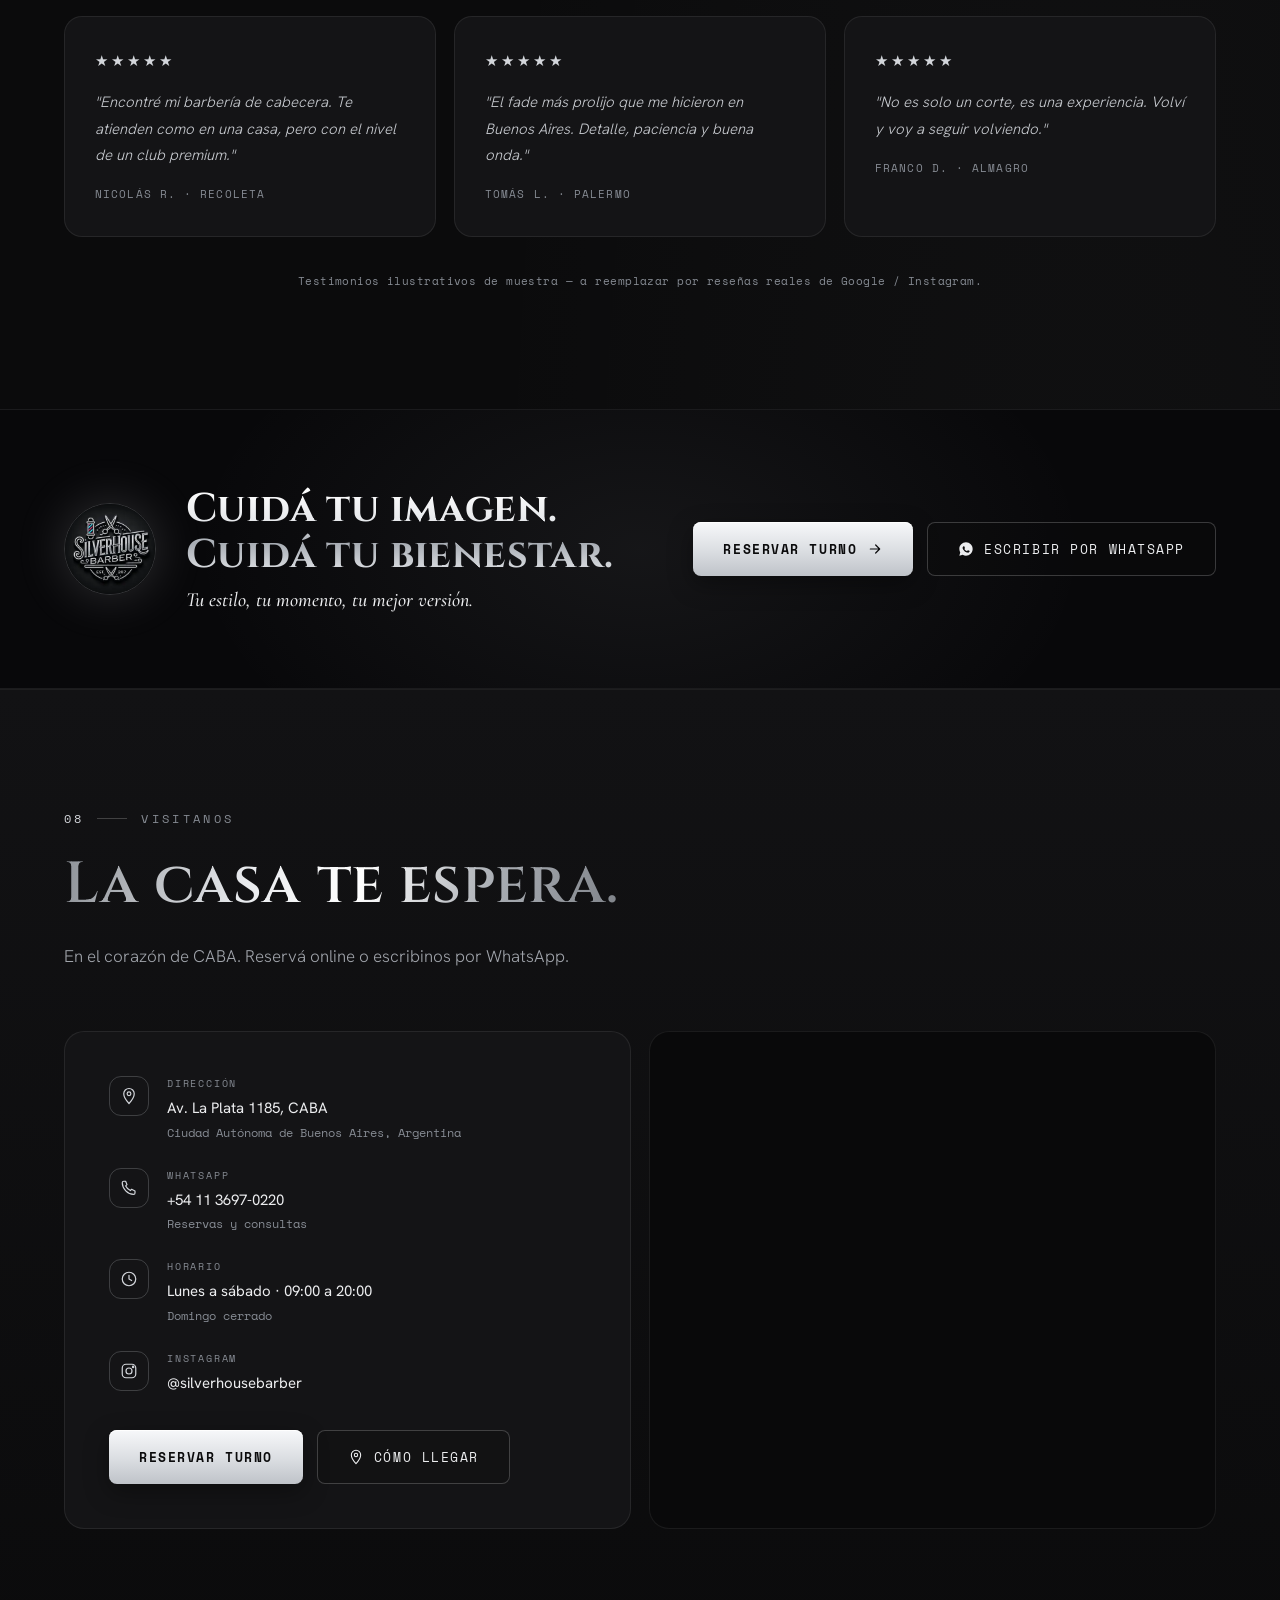
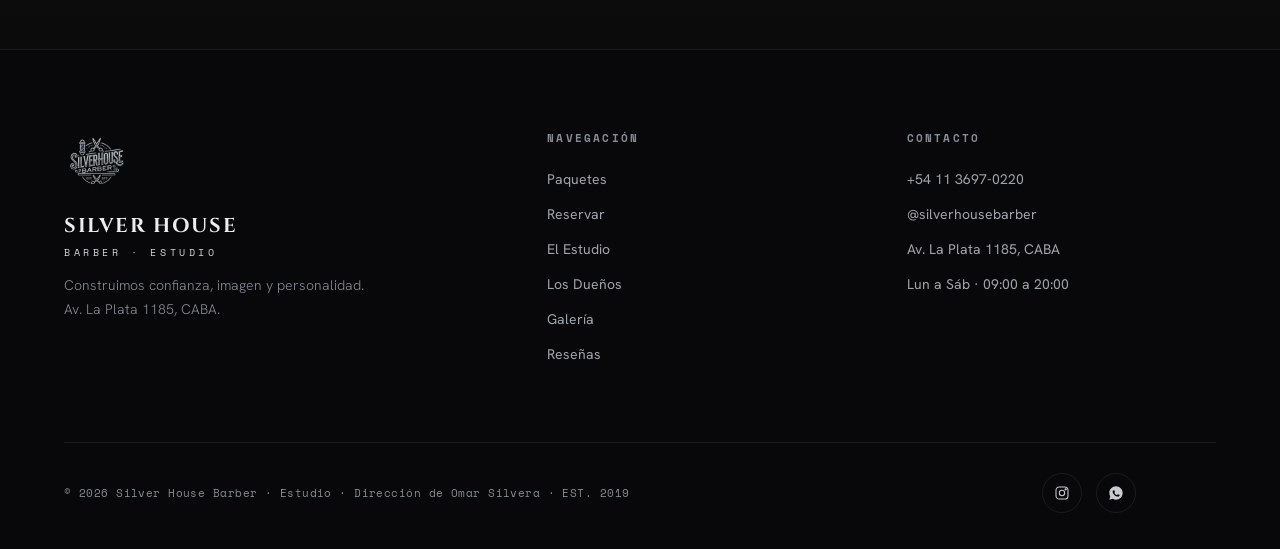
==== commit 430f4e7d: "Silver House: sitio más rápido, accesible y prolijo - Imágenes livianas: logo y sello en WebP (219 K" ====
--- a/silverhouse-barber/index.html
+++ b/silverhouse-barber/index.html
@@ -15,8 +15,8 @@
 <meta property="og:locale" content="es_AR">
 <meta name="twitter:card" content="summary_large_image">
 
-<link rel="icon" type="image/png" href="silverhouse-logo.png">
-<link rel="apple-touch-icon" href="silverhouse-logo.png">
+<link rel="icon" type="image/png" sizes="32x32" href="favicon-32.png">
+<link rel="apple-touch-icon" href="apple-touch-icon.png">
 <link rel="preload" href="fonts/cinzel-normal-63551c.woff2" as="font" type="font/woff2" crossorigin>
 <link rel="preload" href="fonts/hanken-grotesk-normal-605034.woff2" as="font" type="font/woff2" crossorigin>
 <link rel="stylesheet" href="fonts/fonts.css">
@@ -28,6 +28,8 @@
     var d=document.documentElement;
     d.classList.add('js');
     if(window.matchMedia&&window.matchMedia('(prefers-reduced-motion: reduce)').matches){d.classList.add('reduced');}
+    // desplazamiento suave solo después de cargar: los links compartidos abren directo en su sección
+    window.addEventListener('load',function(){ requestAnimationFrame(function(){ requestAnimationFrame(function(){ d.classList.add('smooth'); }); }); });
   })();
 </script>
 
@@ -63,7 +65,7 @@
   --card-2:#18181B;
   --text:#C9CBD0;
   --text-dim:#A0A4AB;
-  --text-mute:#7D828A;
+  --text-mute:#868B93;
   --text-faint:#5A5E66;
   --white-ish:#ECEDEF;
   /* Marca: negro + plateado cromado. El dorado queda solo como acento de los paquetes Premium y Oro. */
@@ -88,7 +90,8 @@
 }
 *{box-sizing:border-box;margin:0;padding:0;}
 [hidden]{display:none !important;}
-html{scroll-behavior:smooth;scroll-padding-top:84px;}
+html{scroll-padding-top:84px;}
+html.smooth{scroll-behavior:smooth;}
 body{
   background:var(--bg);
   color:var(--text);
@@ -184,7 +187,7 @@
 .brand-text{font-family:var(--font-display);font-weight:700;font-size:18px;letter-spacing:0.06em;color:var(--white-ish);line-height:1.1;white-space:nowrap;}
 .brand-text span{display:block;font-family:var(--font-mono);font-size:9px;letter-spacing:0.3em;color:var(--accent);margin-top:3px;font-weight:400;}
 nav ul{display:flex;gap:30px;}
-nav a{font-size:13px;letter-spacing:0.04em;color:var(--text-dim);font-weight:500;transition:color .25s;position:relative;padding:6px 0;}
+nav a{font-size:13px;letter-spacing:0.04em;color:var(--text-dim);font-weight:500;transition:color .25s;position:relative;padding:6px 0;white-space:nowrap;}
 nav a::after{content:'';position:absolute;left:0;right:0;bottom:0;height:1px;background:var(--accent);transform:scaleX(0);transform-origin:right;transition:transform .35s var(--ease);}
 nav a:hover,nav a.active{color:var(--white-ish);}
 nav a:hover::after,nav a.active::after{transform:scaleX(1);transform-origin:left;}
@@ -215,7 +218,7 @@
 .hero-bg{position:absolute;inset:0;z-index:0;overflow:hidden;}
 .hero-bg::before{
   content:'';position:absolute;inset:-40px;
-  background:url('img/estudio/estudio-1-sm.webp') center/cover no-repeat;
+  background:url('img/estudio/estudio-1-blur.webp') center/cover no-repeat;
   filter:blur(26px) brightness(0.32) saturate(1.1);
 }
 .hero-bg::after{
@@ -646,7 +649,7 @@
 /* ============ CTA BANNER ============ */
 .cta-banner{position:relative;border-top:1px solid var(--border);border-bottom:1px solid var(--border);background:#08080A;overflow:hidden;}
 .cta-banner::before{content:'';position:absolute;inset:0;background:radial-gradient(50% 140% at 50% 50%,rgba(211,214,219,0.068),transparent 70%);}
-.cta-banner-inner{position:relative;z-index:2;display:flex;align-items:center;justify-content:space-between;gap:30px;flex-wrap:wrap;padding:76px 0;}
+.cta-banner-inner{position:relative;z-index:2;display:flex;align-items:center;justify-content:space-between;gap:30px;flex-wrap:wrap;padding-top:76px;padding-bottom:76px;}
 .cta-banner-text{display:flex;align-items:center;gap:30px;}
 .cta-seal{width:92px;height:92px;border-radius:50%;flex-shrink:0;box-shadow:0 0 50px rgba(211,214,219,0.188);border:1px solid var(--border-accent);}
 .cta-banner h2{font-family:var(--font-display);font-weight:700;font-size:clamp(24px,3.2vw,40px);line-height:1.15;letter-spacing:0.01em;}
@@ -736,6 +739,7 @@
   nav ul{gap:22px;}
   .booking{grid-template-columns:minmax(0,1fr) 300px;}
 }
+@media (max-width:1100px){ nav ul{gap:16px;} }
 @media (max-width:1060px){
   nav{display:none;}
   .hamburger{display:flex;}
@@ -853,10 +857,33 @@
   .hamburger{padding:8px 4px;}
 }
 @media (prefers-reduced-motion: reduce){
-  *,*::before,*::after{animation-duration:0.001ms !important;animation-iteration-count:1 !important;transition-duration:0.001ms !important;scroll-behavior:auto !important;}
+  *,*::before,*::after{animation-delay:0s !important;animation-duration:0.001ms !important;animation-iteration-count:1 !important;transition-duration:0.001ms !important;scroll-behavior:auto !important;}
   .hero-frame .slide:nth-child(1){opacity:1;}
   .ticker-track{animation:none;}
 }
+
+/* ============ AJUSTES FINALES (QA) ============ */
+.pkg-photo .pkg-ribbon{top:14px;right:14px;background:rgba(11,11,12,.72);backdrop-filter:blur(4px);-webkit-backdrop-filter:blur(4px);}
+@media (max-width:600px){ .stepper-nav.first{display:none;} }
+@media (max-width:900px){ .cta-actions{justify-content:center;width:100%;} }
+@media (max-width:600px){ .cta-actions .btn{flex:1 1 100%;} }
+@media (min-width:1061px){ .mobile-nav{display:none;} }
+html:not(.js) .hero-frame .slide:not(:first-child){display:none;}
+html:not(.js) .hero-frame .slide:first-child{animation:none;opacity:1;}
+/* datos del hero en una sola fila; la rayita decorativa solo donde entra al lado del estado */
+.trust-row{display:grid;grid-template-columns:auto 1px auto 1px auto;column-gap:clamp(14px,3vw,28px);justify-content:start;align-items:start;}
+.trust-divider{align-self:center;}
+@media (max-width:700px), (min-width:901px) and (max-width:1299px){ .hero .eyebrow .line{display:none;} }
+@media (max-width:600px){
+  .hero .eyebrow{gap:10px;}
+  .hero .status-badge{letter-spacing:.1em;}
+}
+/* contraste: --text-faint solo para estados deshabilitados */
+.step-node .step-label,.day .d-mon,.field label em,.stepper-nav .step-count,
+.sum-row .v.empty,.reviews-disclaimer,.info-row .val small,.footer-bottom p{color:var(--text-mute);}
+.day.selected .d-dow,.day.selected .d-mon{color:var(--text-dim);}
+.hero .eyebrow .label{color:var(--text-dim);text-shadow:0 1px 6px rgba(0,0,0,.95);}
+@media (max-width:900px){ .hero .eyebrow .label{color:var(--text);} }
 </style>
 </head>
 <body class="bg-texture">
@@ -906,7 +933,7 @@
 <header id="siteHeader">
   <div class="wrap nav-inner">
     <a href="#inicio" class="brand" aria-label="Silver House Barber — inicio">
-      <img src="silverhouse-logo.png" alt="" width="46" height="46">
+      <img src="silverhouse-logo-192.webp" alt="" width="46" height="46">
       <div class="brand-text">SILVER HOUSE<span>BARBER · ESTUDIO</span></div>
     </a>
     <nav aria-label="Principal">
@@ -982,8 +1009,8 @@
     <div class="hero-media" aria-hidden="true">
       <div class="hero-frame" id="heroFrame">
         <div class="slide"><img src="img/estudio/estudio-1.webp" alt="" fetchpriority="high"></div>
-        <div class="slide"><img src="img/estudio/estudio-3.webp" alt="" loading="lazy"></div>
-        <div class="slide"><img src="img/estudio/estudio-2.webp" alt="" loading="lazy"></div>
+        <div class="slide"><img data-src="img/estudio/estudio-3.webp" alt=""></div>
+        <div class="slide"><img data-src="img/estudio/estudio-2.webp" alt=""></div>
         <div class="frame-caption"><span>El Estudio</span><b>Av. La Plata 1185</b></div>
       </div>
       <span class="corner tl"></span><span class="corner tr"></span><span class="corner bl"></span><span class="corner br"></span>
@@ -1035,16 +1062,15 @@
       <!-- PREMIUM -->
       <article class="pkg featured reveal" data-pkg="premium" data-nombre="Paquete Premium" data-precio="35000" data-duracion="75"
         data-incluye="Masaje relajante de 5 min · Lavado de cabello · Corte a tu preferencia · Perfilado y arreglo de barba · Café de cortesía"
-        data-img="img/paquetes/premium.webp">
+        data-img="img/paquetes/premium-thumb.webp">
         <div class="pkg-inner">
-          <span class="pkg-ribbon">La más completa</span>
           <div class="pkg-head">
             <svg class="crown" fill="url(#gGold)" aria-hidden="true"><use href="#i-crown"/></svg>
             <div class="pkg-kicker">PAQUETE</div>
             <h3 class="pkg-name gold-text">PREMIUM</h3>
             <span class="pkg-tag">Una experiencia completa<br>para renovar tu imagen</span>
           </div>
-          <div class="pkg-photo"><img src="img/paquetes/premium.webp" alt="Lavado de cabello con masaje relajante" loading="lazy"></div>
+          <div class="pkg-photo"><img src="img/paquetes/premium-800.webp" srcset="img/paquetes/premium-800.webp 800w, img/paquetes/premium-1200.webp 1200w" sizes="(max-width:1060px) min(560px, calc(100vw - 32px)), 370px" width="800" height="550" alt="Lavado de cabello con masaje relajante" loading="lazy" decoding="async"><span class="pkg-ribbon">La más completa</span></div>
           <div class="pkg-body">
             <ul class="pkg-list">
               <li><span class="ico-ring"><svg><use href="#i-lotus"/></svg></span>Masaje relajante de 5 minutos</li>
@@ -1065,7 +1091,7 @@
       <!-- PLATINUM -->
       <article class="pkg silver reveal" data-pkg="platinum" data-nombre="Paquete Platinum" data-precio="30000" data-duracion="60"
         data-incluye="Corte a tu preferencia · Arreglo y perfilado de barba · Café de cortesía"
-        data-img="img/paquetes/platinum.webp">
+        data-img="img/paquetes/platinum-thumb.webp">
         <div class="pkg-inner">
           <div class="pkg-head">
             <svg class="crown" fill="url(#gSilver)" aria-hidden="true"><use href="#i-crown"/></svg>
@@ -1073,7 +1099,7 @@
             <h3 class="pkg-name silver-text">PLATINUM</h3>
             <span class="pkg-tag">Estilo, precisión<br>y bienestar</span>
           </div>
-          <div class="pkg-photo"><img src="img/paquetes/platinum.webp" alt="Corte degradado con máquina" loading="lazy"></div>
+          <div class="pkg-photo"><img src="img/paquetes/platinum-800.webp" srcset="img/paquetes/platinum-800.webp 800w, img/paquetes/platinum-1200.webp 1200w" sizes="(max-width:1060px) min(560px, calc(100vw - 32px)), 370px" width="800" height="550" alt="Corte degradado con máquina" loading="lazy" decoding="async"></div>
           <div class="pkg-body">
             <ul class="pkg-list">
               <li><span class="ico-ring"><svg><use href="#i-scissors"/></svg></span>Corte de cabello a tu preferencia</li>
@@ -1092,7 +1118,7 @@
       <!-- ORO -->
       <article class="pkg reveal" data-pkg="oro" data-nombre="Paquete Oro" data-precio="20000" data-duracion="45"
         data-incluye="Corte a tu preferencia · Terminación con navaja"
-        data-img="img/paquetes/oro.webp">
+        data-img="img/paquetes/oro-thumb.webp">
         <div class="pkg-inner">
           <div class="pkg-head">
             <svg class="crown" fill="url(#gGold)" aria-hidden="true"><use href="#i-crown"/></svg>
@@ -1100,7 +1126,7 @@
             <h3 class="pkg-name gold-text">ORO</h3>
             <span class="pkg-tag">Clásico, limpio<br>y elegante</span>
           </div>
-          <div class="pkg-photo"><img src="img/paquetes/oro.webp" alt="Terminación con navaja en el contorno sobre la oreja" loading="lazy"></div>
+          <div class="pkg-photo"><img src="img/paquetes/oro-800.webp" srcset="img/paquetes/oro-800.webp 800w, img/paquetes/oro-1200.webp 1200w" sizes="(max-width:1060px) min(560px, calc(100vw - 32px)), 370px" width="800" height="550" alt="Terminación con navaja en el contorno sobre la oreja" loading="lazy" decoding="async"></div>
           <div class="pkg-body">
             <ul class="pkg-list">
               <li><span class="ico-ring"><svg><use href="#i-scissors"/></svg></span>Corte de cabello a tu preferencia</li>
@@ -1119,9 +1145,9 @@
     <!-- JUBILADOS -->
     <article class="pkg pkg-wide reveal" data-pkg="jubilados" data-nombre="Servicio para Jubilados" data-precio="18000" data-duracion="40"
       data-incluye="Corte de cabello a su preferencia"
-      data-img="img/paquetes/jubilados.webp">
+      data-img="img/paquetes/jubilados-thumb.webp">
       <div class="pkg-inner">
-        <div class="pkg-photo"><img src="img/paquetes/jubilados.webp" alt="Corte de cabello para jubilados" loading="lazy"></div>
+        <div class="pkg-photo"><picture><source media="(max-width:1060px)" srcset="img/paquetes/jubilados-800.webp 800w, img/paquetes/jubilados-1200.webp 1200w" sizes="min(560px, calc(100vw - 32px))"><img src="img/paquetes/jubilados-v640.webp" srcset="img/paquetes/jubilados-v640.webp 640w, img/paquetes/jubilados-v960.webp 960w" sizes="400px" width="640" height="800" alt="Corte de cabello para jubilados" loading="lazy" decoding="async"></picture></div>
         <div class="pkg-wide-body">
           <div>
             <div class="jub-title">
@@ -1433,7 +1459,7 @@
 <section class="cta-banner">
   <div class="wrap cta-banner-inner">
     <div class="cta-banner-text">
-      <img src="silverhouse-badge.jpg" alt="Sello Silver House Barber" class="cta-seal" loading="lazy">
+      <img src="silverhouse-badge-276.webp" alt="Sello Silver House Barber" class="cta-seal" width="92" height="92" loading="lazy">
       <div>
         <h2 class="chrome-text">Cuidá tu imagen.<br>Cuidá tu bienestar.</h2>
         <p>Tu estilo, tu momento, tu mejor versión.</p>
@@ -1491,7 +1517,7 @@
   <div class="wrap">
     <div class="footer-top">
       <div class="footer-brand">
-        <img src="silverhouse-logo.png" alt="Silver House Barber" loading="lazy">
+        <img src="silverhouse-logo-192.webp" alt="Silver House Barber" width="64" height="64" loading="lazy">
         <div class="fb-name">SILVER HOUSE</div>
         <div class="fb-sub">BARBER · ESTUDIO</div>
         <p>Construimos confianza, imagen y personalidad. Av. La Plata 1185, CABA.</p>
@@ -1663,14 +1689,31 @@
 onScroll();
 
 var hamburgerBtn = $('#hamburgerBtn'), mobileNav = $('#mobileNav');
-function setMenu(open){
+function setMenu(open, keepFocus){
   mobileNav.classList.toggle('open', open);
   hamburgerBtn.classList.toggle('open', open);
   hamburgerBtn.setAttribute('aria-expanded', open ? 'true' : 'false');
+  hamburgerBtn.setAttribute('aria-label', open ? 'Cerrar menú' : 'Abrir menú');
   document.body.style.overflow = open ? 'hidden' : '';
+  if (!open && !keepFocus && mobileNav.contains(document.activeElement)) hamburgerBtn.focus();
 }
 hamburgerBtn.addEventListener('click', function(){ setMenu(!mobileNav.classList.contains('open')); });
-$all('a', mobileNav).forEach(function(a){ a.addEventListener('click', function(){ setMenu(false); }); });
+// al elegir un link el foco sigue al ancla (no vuelve al botón)
+$all('a', mobileNav).forEach(function(a){ a.addEventListener('click', function(){ setMenu(false, true); }); });
+// Tab no sale del menú abierto: botón <-> links
+document.addEventListener('keydown', function(e){
+  if (e.key !== 'Tab' || !mobileNav.classList.contains('open')) return;
+  var links = $all('a', mobileNav), last = links[links.length-1];
+  if (!e.shiftKey && document.activeElement === last){ e.preventDefault(); hamburgerBtn.focus(); }
+  else if (e.shiftKey && document.activeElement === hamburgerBtn){ e.preventDefault(); last.focus(); }
+});
+// si se agranda la ventana (o se gira la tablet) con el menú abierto, se cierra
+if (window.matchMedia){
+  var mqDesk = window.matchMedia('(min-width:1061px)');
+  var onDesk = function(e){ if (e.matches) setMenu(false, true); };
+  if (mqDesk.addEventListener) mqDesk.addEventListener('change', onDesk);
+  else if (mqDesk.addListener) mqDesk.addListener(onDesk);
+}
 
 // link activo en el menú según la sección visible
 if ('IntersectionObserver' in window){
@@ -1715,10 +1758,13 @@
     node.classList.toggle('active', s === n);
     node.classList.toggle('done', s < n || n === 6);
     if (s === n) node.setAttribute('aria-current', 'step'); else node.removeAttribute('aria-current');
+    node.disabled = s > n || n === 6;
+    node.setAttribute('aria-label', 'Paso ' + s + ' de 5: ' + node.querySelector('.step-label').textContent);
   });
   $('#stepProgress').style.width = (Math.min(n,5) / 5 * 100) + '%';
   $('#stepperNav').style.display = n === 6 ? 'none' : '';
   $('#stepBackBtn').style.visibility = n === 1 ? 'hidden' : 'visible';
+  $('#stepperNav').classList.toggle('first', n === 1);
   $('#stepCount').textContent = 'Paso ' + Math.min(n,5) + ' de 5';
   if (n === 1) renderPkgs();
   if (n === 2) renderPros();
@@ -1905,7 +1951,27 @@
 
 // lleva a la tarjeta del reservador (no al título de la sección); scroll-padding-top deja libre el header
 function scrollToBooking(smooth){
-  $('#reserva .booking').scrollIntoView({ behavior: (smooth && !reduceMotion) ? 'smooth' : 'auto', block:'start' });
+  var t = $('#reserva .booking');
+  if (smooth && !reduceMotion) t.scrollIntoView({ behavior:'smooth', block:'start' });
+  else jumpTo(t);
+}
+// salto sin animación (aunque el desplazamiento suave ya esté activo)
+function jumpTo(el){
+  // si el bloque todavía espera su animación de entrada, mostrarlo ya para medir su posición real
+  var rv = el.closest('.reveal'); if (rv){ rv.classList.remove('reveal','is-in'); rv.style.removeProperty('--rd'); }
+  var h = document.documentElement, prev = h.style.scrollBehavior;
+  h.style.scrollBehavior = 'auto';
+  el.scrollIntoView({ block:'start' });
+  h.style.scrollBehavior = prev;
+}
+// links compartidos: volver a acomodar cuando terminan de cargar tipografías e imágenes,
+// salvo que la persona ya haya empezado a desplazarse
+function settleOn(getEl){
+  var moved = false;
+  ['wheel','touchstart','keydown','mousedown'].forEach(function(t){ window.addEventListener(t, function(){ moved = true; }, { once:true, passive:true }); });
+  function fix(){ var el = getEl(); if (!moved && el && Math.abs(el.getBoundingClientRect().top - 84) > 6) jumpTo(el); }
+  (document.fonts ? document.fonts.ready : Promise.resolve()).then(function(){ requestAnimationFrame(fix); });
+  window.addEventListener('load', function(){ requestAnimationFrame(fix); });
 }
 
 // Botones "Reservar" de las tarjetas de paquetes
@@ -2042,9 +2108,12 @@
   if (m && findPkg(m[1].toLowerCase())){
     state.pkg = findPkg(m[1].toLowerCase());
     goToStep(2, { instant:true });
-    // esperar a las tipografías para que el alto de la página ya sea el definitivo
-    (document.fonts ? document.fonts.ready : Promise.resolve()).then(function(){ requestAnimationFrame(function(){ scrollToBooking(false); }); });
-  } else goToStep(1, { instant:true });
+    settleOn(function(){ return $('#reserva .booking'); });
+  } else {
+    goToStep(1, { instant:true });
+    var h = location.hash, sec = h.length > 1 ? document.getElementById(h.slice(1)) : null;
+    if (sec) settleOn(function(){ return sec; });
+  }
 })();
 
 updateOpenStatus();
@@ -2137,6 +2206,23 @@
   }, { threshold:0.08, rootMargin:'0px 0px -6% 0px' });
   items.forEach(function(el){ io.observe(el); });
 })();
+
+/* Hero: las fotos 2 y 3 se piden recién cuando la 1 (la que se ve primero) terminó de cargar, de a una. */
+(function(){
+  var lazy = $all('.hero-frame img[data-src]'), first = $('.hero-frame img');
+  if (!lazy.length || reduceMotion) return;          // con movimiento reducido nunca se muestran
+  var started = false;
+  function next(i){
+    if (i >= lazy.length) return;
+    var im = lazy[i], go = function(){ next(i + 1); };
+    im.addEventListener('load', go, { once:true }); im.addEventListener('error', go, { once:true });
+    im.src = im.getAttribute('data-src'); im.removeAttribute('data-src');
+  }
+  function start(){ if (!started){ started = true; next(0); } }
+  if (first && first.complete) start();
+  else if (first){ first.addEventListener('load', start, { once:true }); first.addEventListener('error', start, { once:true }); }
+  window.addEventListener('load', start);
+})();
 })();
 </script>
 </body>
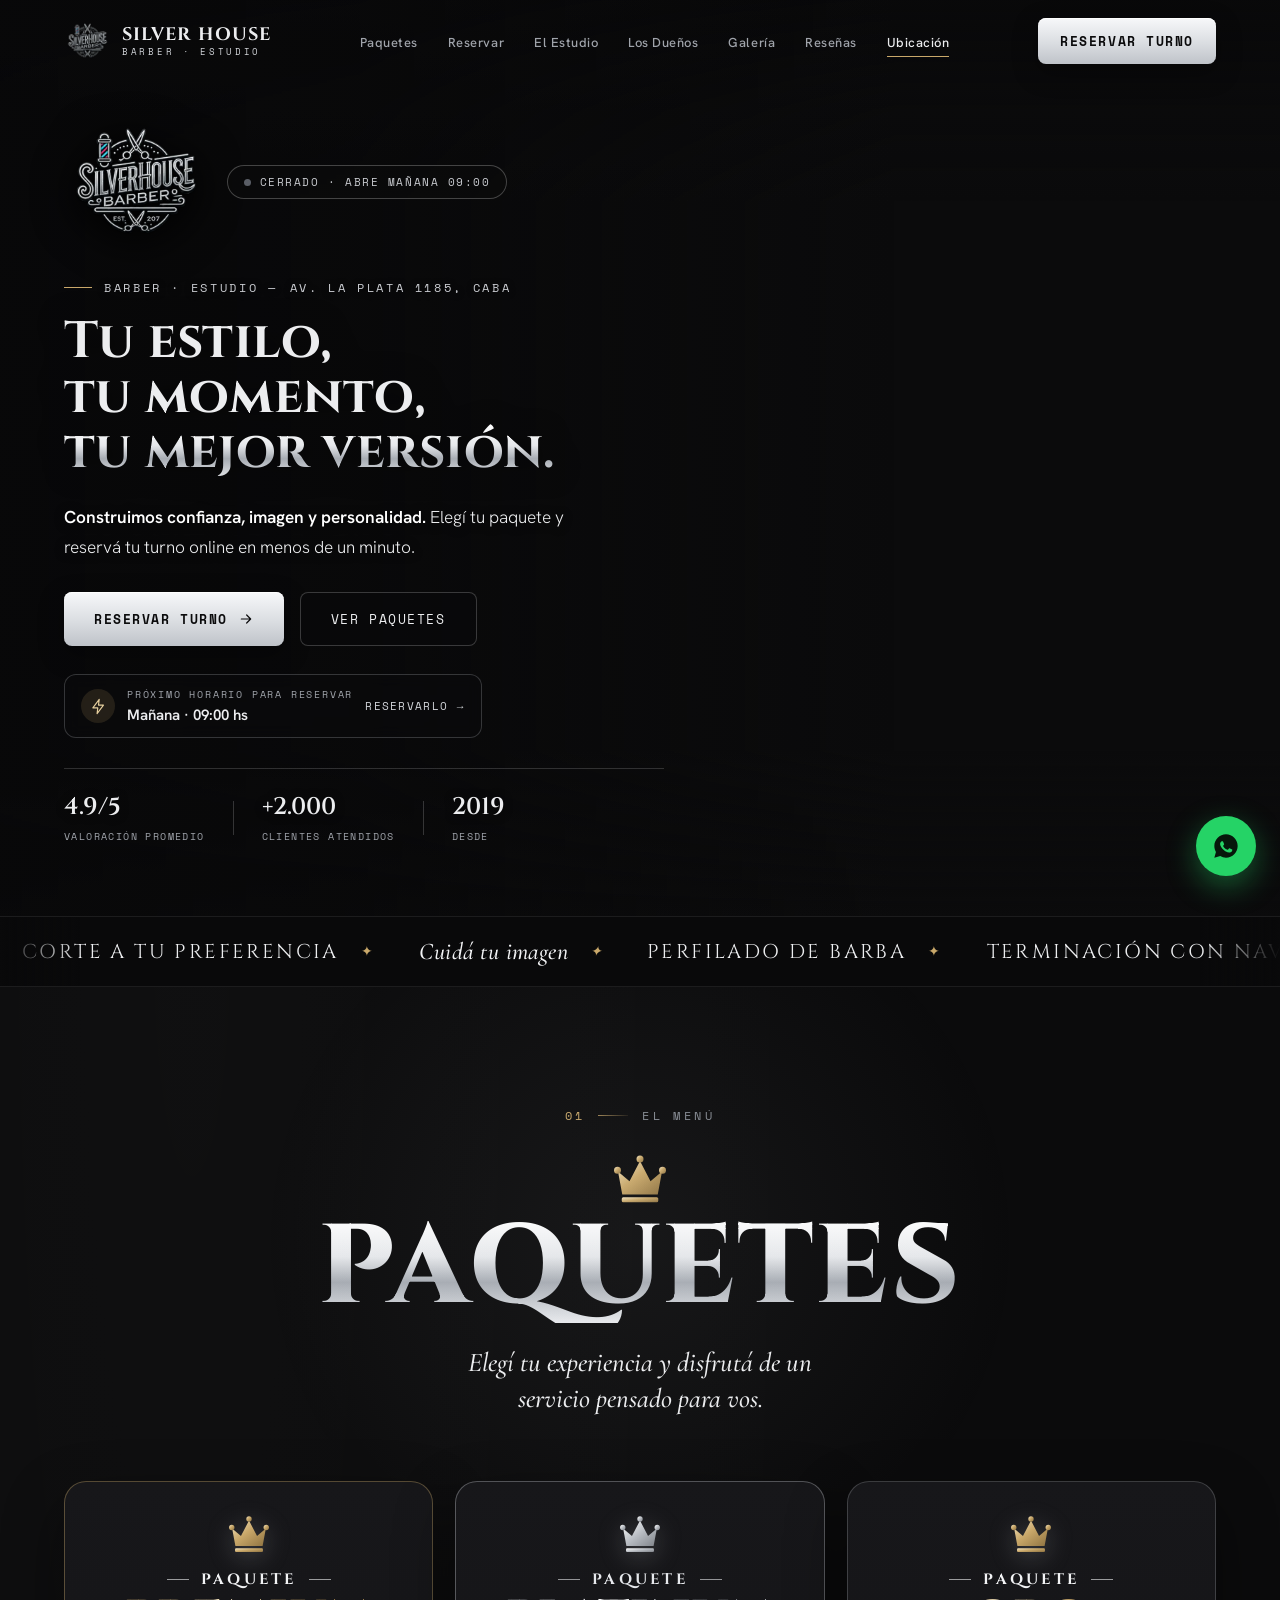
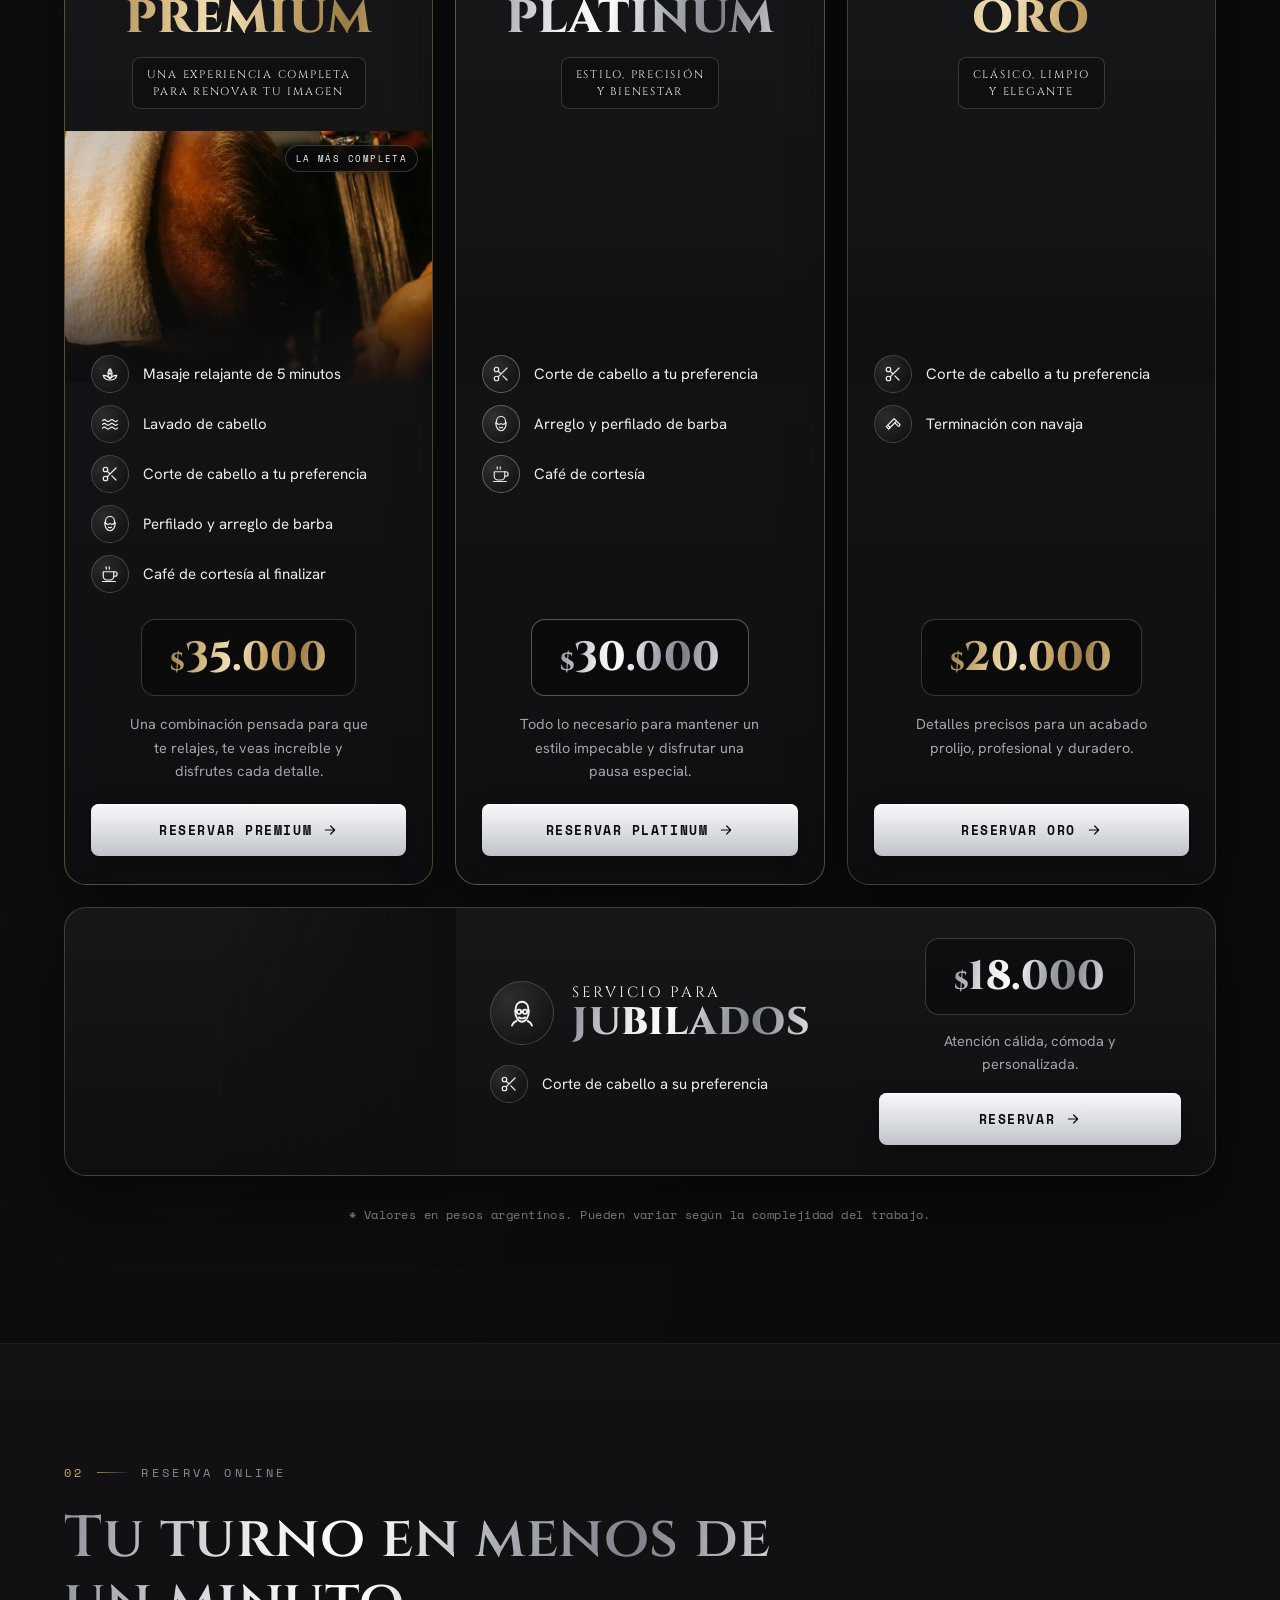
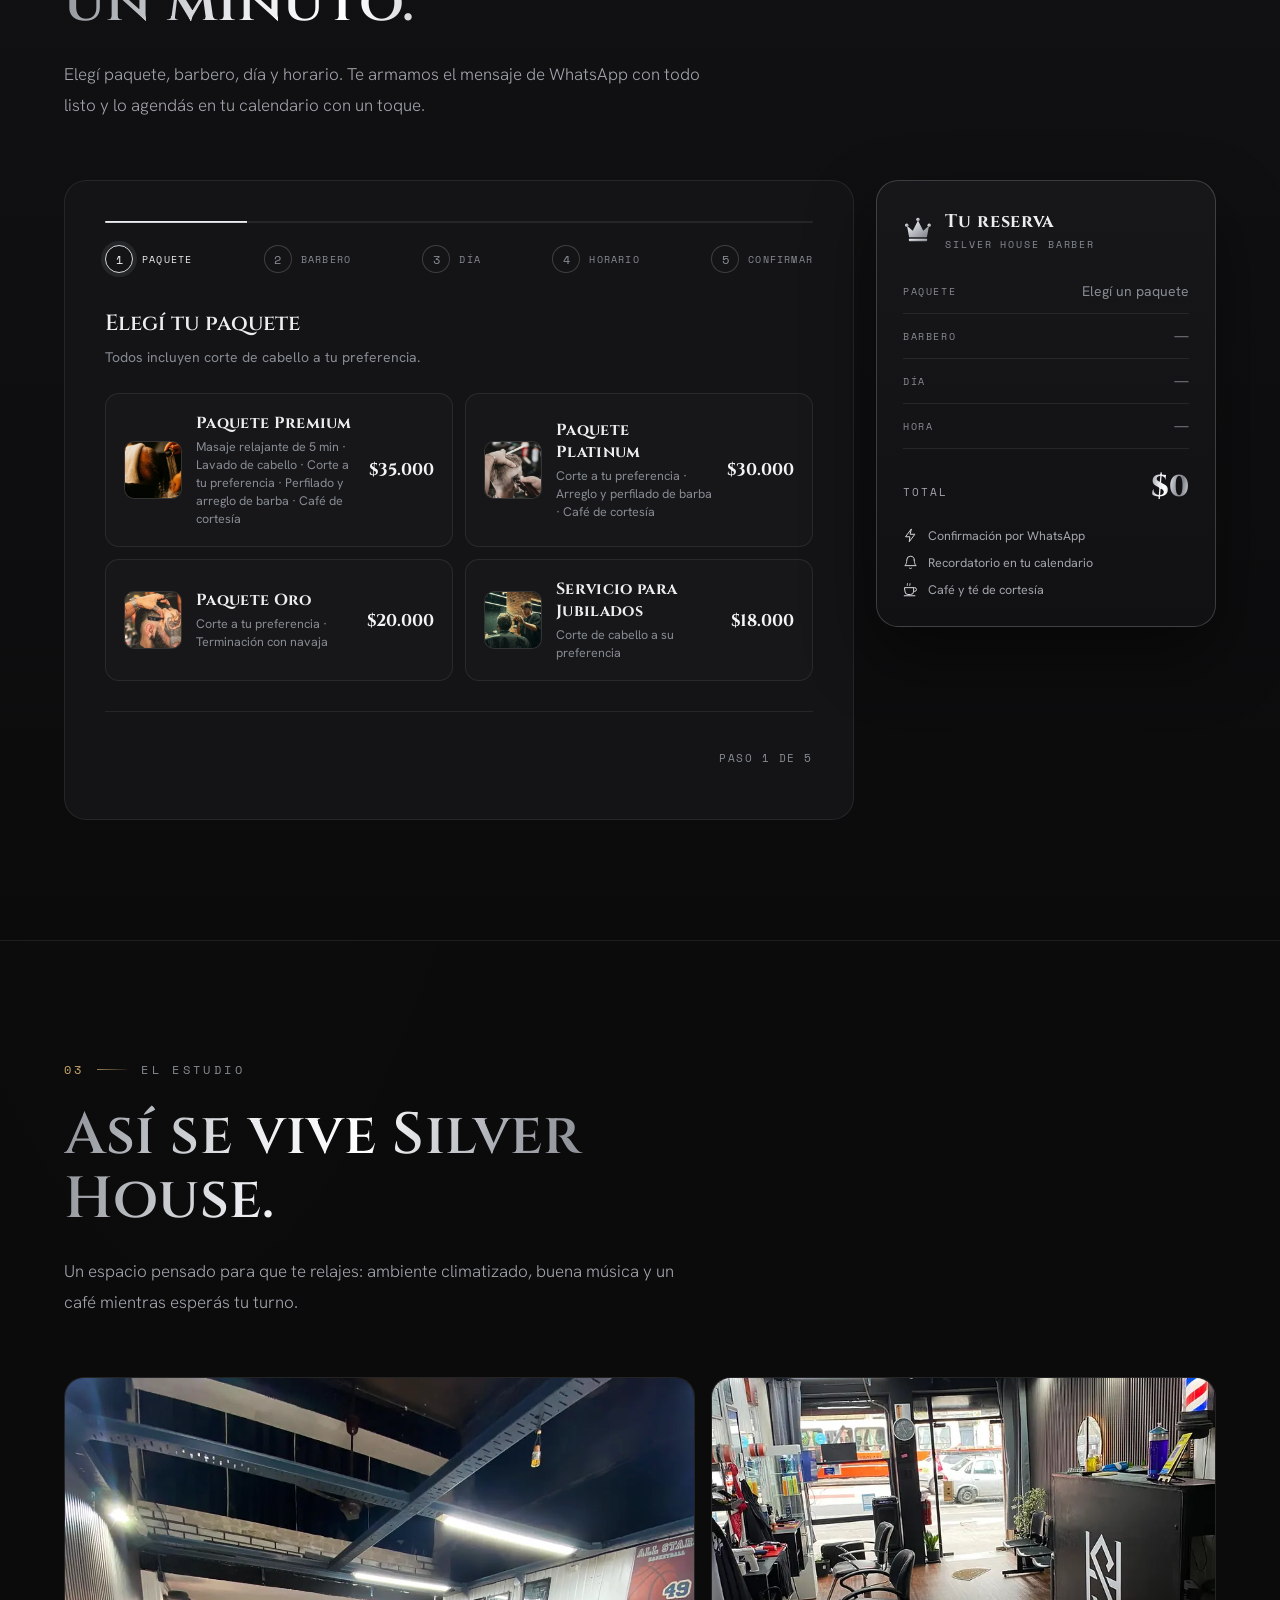
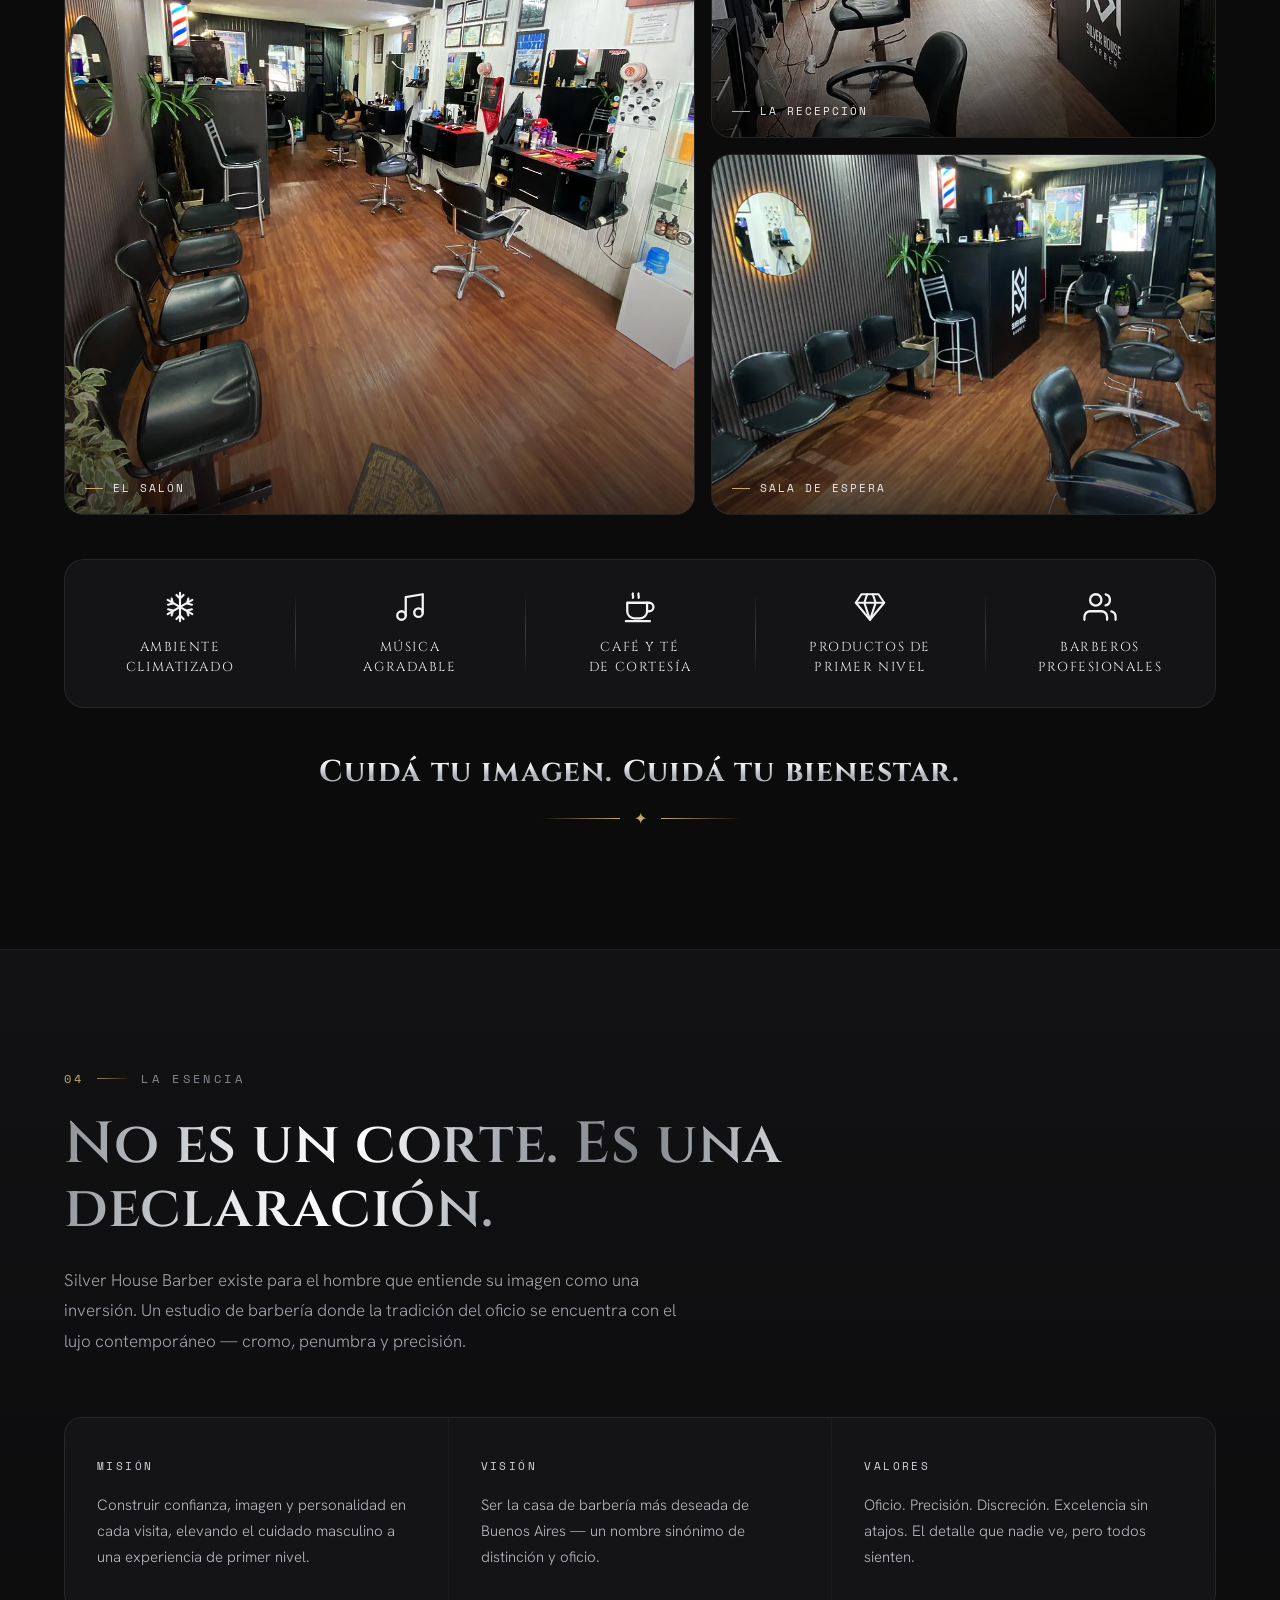
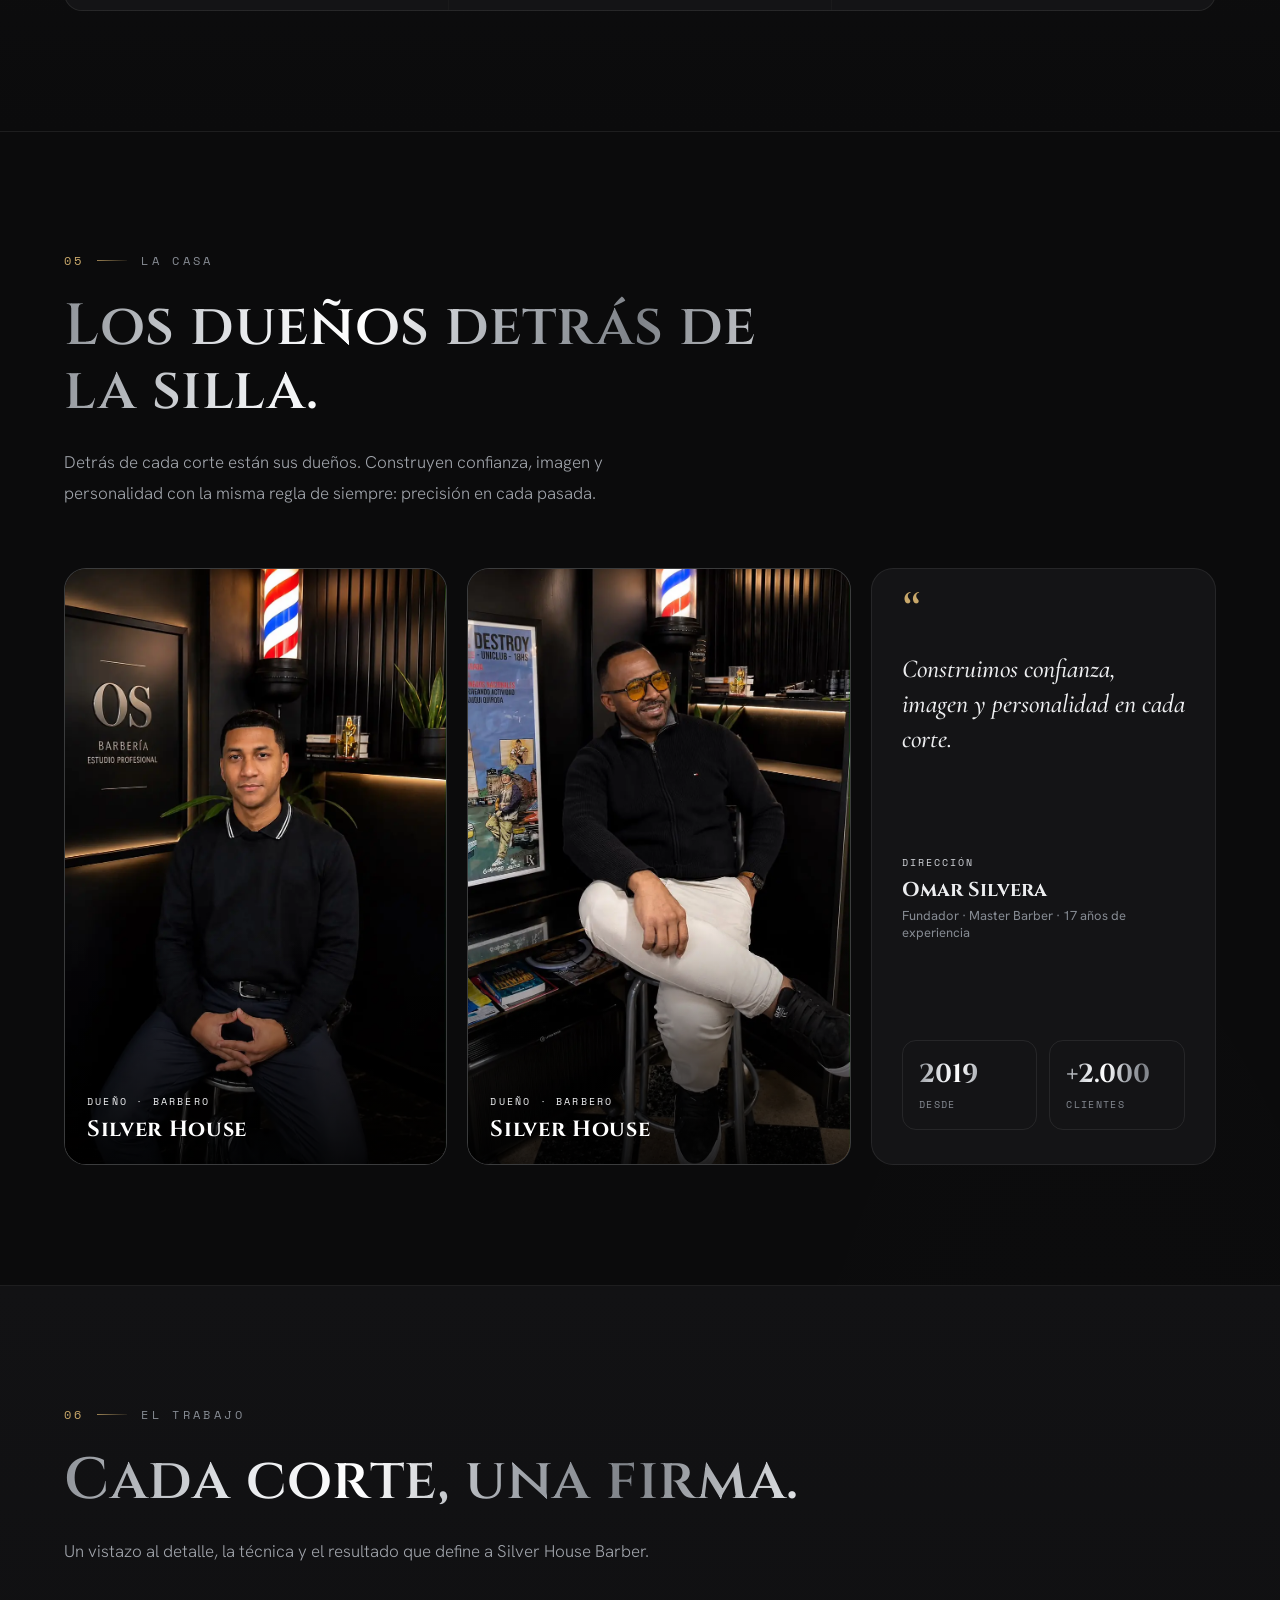
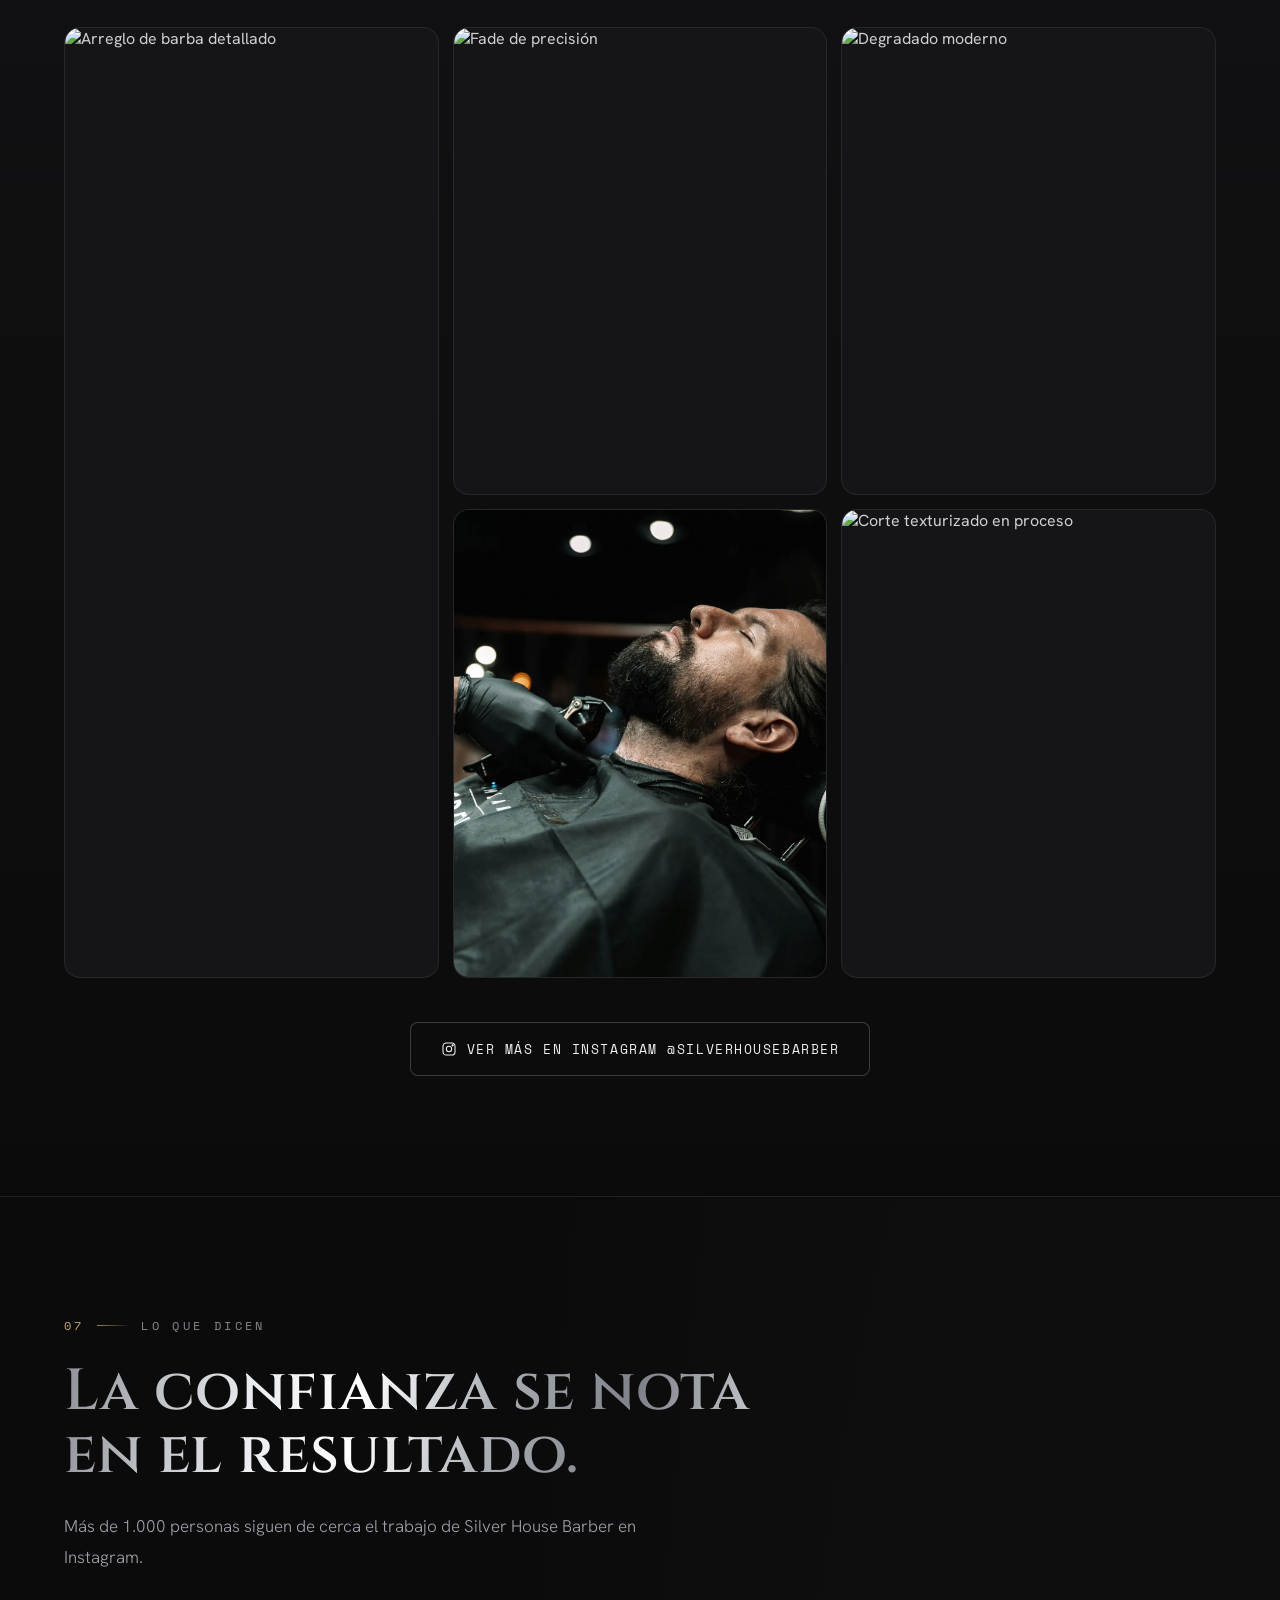
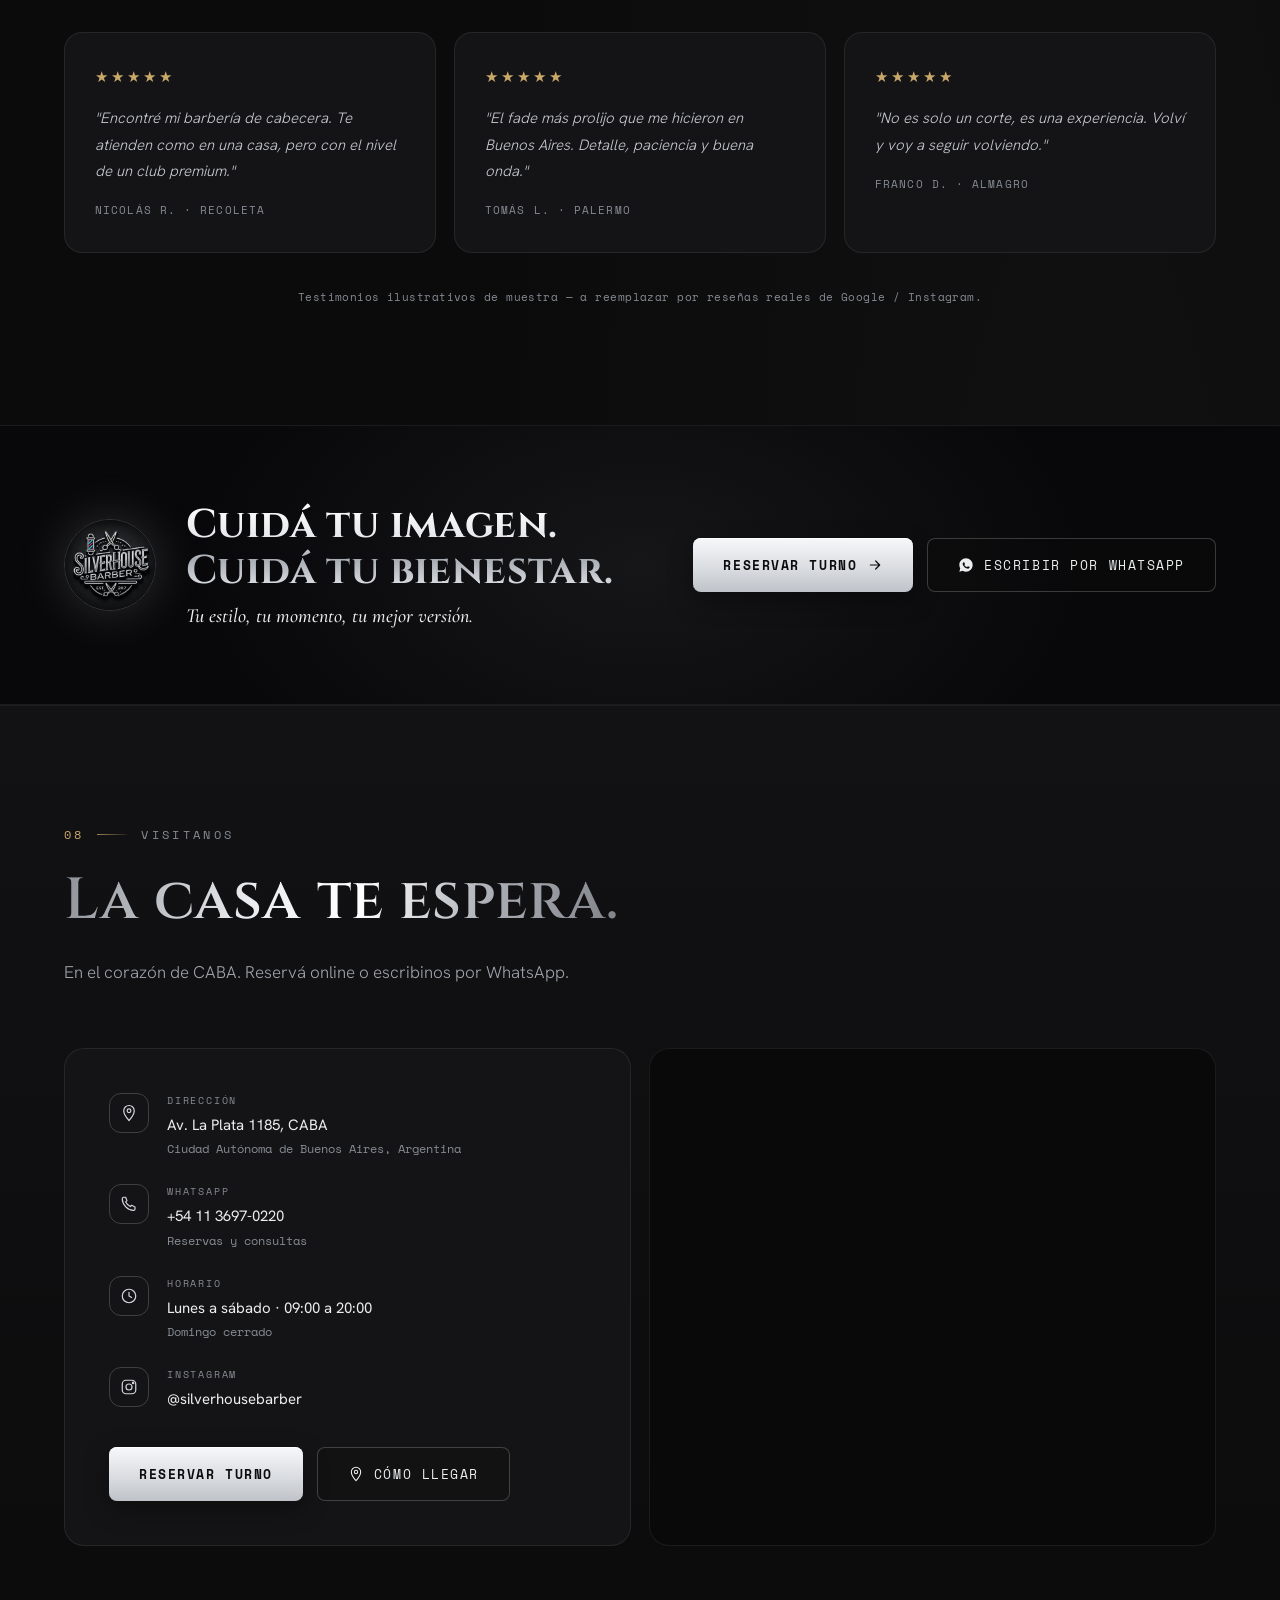
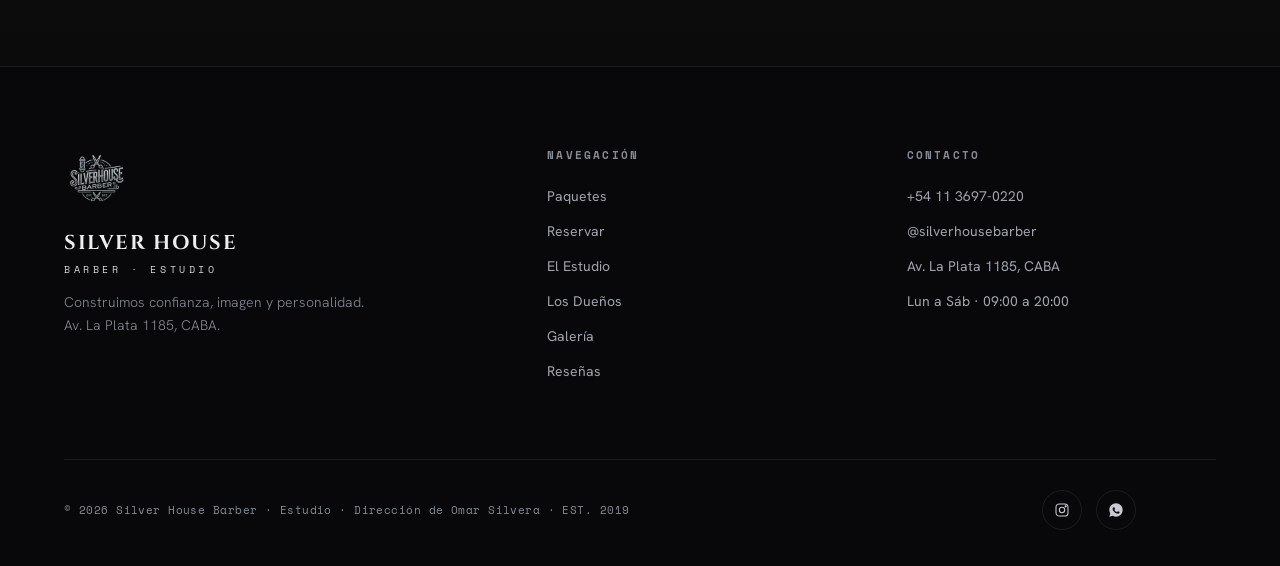
==== commit 6c8863ad: "Silver House: portada con la foto del local y el logo, más aire en celular - Portada: la foto real d" ====
--- a/silverhouse-barber/index.html
+++ b/silverhouse-barber/index.html
@@ -115,8 +115,8 @@
 .wrap{max-width:1200px;margin:0 auto;padding-left:24px;padding-right:24px;}
 
 .eyebrow{display:flex;align-items:center;gap:14px;margin-bottom:26px;flex-wrap:wrap;}
-.eyebrow .num{font-family:var(--font-mono);font-size:12px;letter-spacing:0.22em;color:var(--accent);}
-.eyebrow .line{width:30px;height:1px;background:rgba(255,255,255,0.2);}
+.eyebrow .num{font-family:var(--font-mono);font-size:12px;letter-spacing:0.22em;color:var(--gold);}
+.eyebrow .line{width:30px;height:1px;background:linear-gradient(90deg,rgba(201,168,106,0.75),rgba(201,168,106,0.1));}
 .eyebrow .label{font-family:var(--font-mono);font-size:12px;letter-spacing:0.28em;color:var(--text-mute);text-transform:uppercase;}
 
 .gradient-text{
@@ -169,7 +169,7 @@
 
 /* ============ SCROLL PROGRESS ============ */
 .progress{position:fixed;top:0;left:0;right:0;height:2px;z-index:1100;pointer-events:none;}
-.progress span{display:block;height:100%;background:var(--btn-primary);transform-origin:0 50%;transform:scaleX(0);}
+.progress span{display:block;height:100%;background:linear-gradient(90deg,#8E7240,var(--gold),#E6CF9E);transform-origin:0 50%;transform:scaleX(0);}
 
 /* ============ HEADER ============ */
 header{
@@ -188,7 +188,7 @@
 .brand-text span{display:block;font-family:var(--font-mono);font-size:9px;letter-spacing:0.3em;color:var(--accent);margin-top:3px;font-weight:400;}
 nav ul{display:flex;gap:30px;}
 nav a{font-size:13px;letter-spacing:0.04em;color:var(--text-dim);font-weight:500;transition:color .25s;position:relative;padding:6px 0;white-space:nowrap;}
-nav a::after{content:'';position:absolute;left:0;right:0;bottom:0;height:1px;background:var(--accent);transform:scaleX(0);transform-origin:right;transition:transform .35s var(--ease);}
+nav a::after{content:'';position:absolute;left:0;right:0;bottom:0;height:1px;background:var(--gold);transform:scaleX(0);transform-origin:right;transition:transform .35s var(--ease);}
 nav a:hover,nav a.active{color:var(--white-ish);}
 nav a:hover::after,nav a.active::after{transform:scaleX(1);transform-origin:left;}
 .nav-cta{display:flex;align-items:center;gap:16px;}
@@ -211,110 +211,88 @@
 .mobile-nav .btn{margin-top:10px;font-size:13px;}
 
 /* ============ HERO ============ */
-.hero{
-  position:relative;width:100%;min-height:100vh;min-height:100svh;
-  display:flex;align-items:center;padding-top:108px;padding-bottom:70px;overflow:hidden;
-}
-.hero-bg{position:absolute;inset:0;z-index:0;overflow:hidden;}
-.hero-bg::before{
-  content:'';position:absolute;inset:-40px;
-  background:url('img/estudio/estudio-1-blur.webp') center/cover no-repeat;
-  filter:blur(26px) brightness(0.32) saturate(1.1);
-}
-.hero-bg::after{
-  content:'';position:absolute;inset:0;
-  background:
-    radial-gradient(60% 60% at 75% 45%,rgba(211,214,219,0.105),transparent 60%),
-    radial-gradient(80% 80% at 10% 100%,rgba(0,0,0,0.75),transparent 60%),
-    linear-gradient(180deg,rgba(11,11,12,0.2) 0%,rgba(11,11,12,0.55) 70%,var(--bg) 100%);
-}
-.hero-grain{
-  position:absolute;inset:0;z-index:1;pointer-events:none;opacity:0.07;mix-blend-mode:overlay;
-  background-image:url("data:image/svg+xml,%3Csvg xmlns='http://www.w3.org/2000/svg' width='160' height='160'%3E%3Cfilter id='n'%3E%3CfeTurbulence type='fractalNoise' baseFrequency='0.9' numOctaves='2' stitchTiles='stitch'/%3E%3C/filter%3E%3Crect width='100%25' height='100%25' filter='url(%23n)'/%3E%3C/svg%3E");
-}
-.hero-inner{
-  position:relative;z-index:3;width:100%;max-width:1320px;margin:0 auto;
-  padding-left:clamp(20px,5vw,72px);padding-right:clamp(20px,5vw,72px);
-  display:grid;grid-template-columns:minmax(0,1.12fr) minmax(0,0.88fr);gap:clamp(30px,5vw,80px);align-items:center;
-}
-.hero-text{min-width:0;}
-.hero .eyebrow .num,.hero .eyebrow .label{text-shadow:0 1px 4px rgba(0,0,0,0.85);}
-.hero-kicker{display:flex;align-items:center;gap:14px;margin-bottom:18px;}
-.hero-kicker img{width:58px;height:58px;filter:drop-shadow(0 4px 14px rgba(0,0,0,0.6));}
-.hero-kicker .k-title{font-family:var(--font-display);font-weight:700;font-size:15px;letter-spacing:0.22em;color:var(--white-ish);}
-.hero-kicker .k-sub{font-family:var(--font-mono);font-size:10px;letter-spacing:0.38em;color:var(--accent);margin-top:5px;}
-.hero h1{
-  font-family:var(--font-display);font-weight:700;
-  font-size:clamp(34px,3.9vw,58px);line-height:1.08;letter-spacing:0.005em;
-  margin-bottom:22px;
-}
-.hero h1 .line{display:block;color:var(--white-ish);}
-.hero p.lead{font-size:clamp(16px,1.35vw,18px);line-height:1.75;color:var(--white-ish);font-weight:300;max-width:540px;margin-bottom:30px;}
-.hero p.lead strong{font-weight:600;color:#fff;}
-.hero-ctas{display:flex;gap:16px;flex-wrap:wrap;margin-bottom:22px;}
-.next-slot{
-  display:inline-flex;align-items:center;gap:12px;flex-wrap:wrap;
-  border:1px solid var(--border-accent);background:rgba(211,214,219,0.045);
-  border-radius:12px;padding:12px 16px;margin-bottom:34px;cursor:pointer;text-align:left;
-  transition:background .3s var(--ease),border-color .3s var(--ease);backdrop-filter:blur(6px);-webkit-backdrop-filter:blur(6px);
-}
-.next-slot:hover{background:rgba(211,214,219,0.09);border-color:var(--accent);}
-.next-slot .ns-ico{width:34px;height:34px;border-radius:50%;display:flex;align-items:center;justify-content:center;background:rgba(211,214,219,0.105);color:var(--accent-bright);flex-shrink:0;}
-.next-slot .ns-ico svg{width:17px;height:17px;}
-.next-slot .ns-k{display:block;font-family:var(--font-mono);font-size:10px;letter-spacing:0.18em;color:var(--text-mute);text-transform:uppercase;}
-.next-slot .ns-v{display:block;font-size:15px;color:var(--white-ish);font-weight:600;margin-top:3px;}
-.next-slot .ns-go{font-family:var(--font-mono);font-size:11px;letter-spacing:0.12em;color:var(--accent);text-transform:uppercase;}
-
-.trust-row{display:flex;align-items:center;gap:28px;flex-wrap:wrap;border-top:1px solid rgba(255,255,255,0.16);padding-top:24px;}
-.trust-item{display:flex;flex-direction:column;gap:6px;}
-.trust-item .trust-num{font-family:var(--font-display);font-size:24px;font-weight:600;color:var(--white-ish);}
-.trust-item .lbl{font-family:var(--font-mono);font-size:10px;letter-spacing:0.14em;color:var(--text-dim);text-transform:uppercase;}
-.trust-divider{width:1px;height:34px;background:rgba(255,255,255,0.18);}
-
-/* hero media frame + Ken Burns slideshow */
-.hero-media{position:relative;justify-self:end;width:100%;max-width:500px;}
-.hero-frame{
-  position:relative;aspect-ratio:4/5;border-radius:22px;overflow:hidden;
-  border:1px solid var(--border-accent);
-  box-shadow:0 40px 90px rgba(0,0,0,0.6),0 0 0 8px rgba(211,214,219,0.03);
-}
+/* La foto del local ocupa toda la portada; el oscurecido va solo detrás del texto. */
+.hero{position:relative;width:100%;min-height:100vh;min-height:100svh;display:flex;align-items:center;padding:112px 0 72px;overflow:hidden;background:#0B0B0C;}
+.hero-photos{position:absolute;inset:0;z-index:0;}
+.hero-frame{position:absolute;inset:0;overflow:hidden;}
 .hero-frame .slide{position:absolute;inset:0;opacity:0;animation:slideFade 27s infinite;}
 .hero-frame .slide:nth-child(1){animation-delay:-1.5s;}
 .hero-frame .slide:nth-child(2){animation-delay:7.5s;}
 .hero-frame .slide:nth-child(3){animation-delay:16.5s;}
-.hero-frame .slide img{width:100%;height:100%;object-fit:cover;animation:kenburns 27s linear infinite;animation-delay:inherit;}
+.hero-frame .slide img{width:100%;height:100%;object-fit:cover;object-position:50% 58%;animation:kenburns 27s linear infinite;animation-delay:inherit;filter:contrast(1.04) saturate(1.04);}
 @keyframes slideFade{0%{opacity:0}6%{opacity:1}33%{opacity:1}39%{opacity:0}100%{opacity:0}}
 @keyframes kenburns{0%{transform:scale(1.02)}39%{transform:scale(1.07)}100%{transform:scale(1.07)}}
-.hero-frame::after{
-  content:'';position:absolute;inset:0;pointer-events:none;
-  background:linear-gradient(180deg,rgba(0,0,0,0) 55%,rgba(0,0,0,0.65) 100%);
-}
-.frame-caption{
-  position:absolute;left:22px;right:22px;bottom:20px;z-index:2;display:flex;justify-content:space-between;align-items:flex-end;gap:10px;
-  font-family:var(--font-mono);font-size:10px;letter-spacing:0.22em;color:var(--white-ish);text-transform:uppercase;
-}
-.frame-caption b{color:var(--accent-bright);font-weight:400;}
-.corner{position:absolute;width:34px;height:34px;border-color:var(--accent);border-style:solid;z-index:3;pointer-events:none;}
-.corner.tl{top:-10px;left:-10px;border-width:1px 0 0 1px;}
-.corner.tr{top:-10px;right:-10px;border-width:1px 1px 0 0;}
-.corner.bl{bottom:-10px;left:-10px;border-width:0 0 1px 1px;}
-.corner.br{bottom:-10px;right:-10px;border-width:0 1px 1px 0;}
-.hero-seal{
-  position:absolute;top:-26px;right:-26px;width:104px;height:104px;z-index:4;
-}
-.hero-seal text{font-family:var(--font-mono);font-size:9.6px;letter-spacing:2.6px;fill:var(--accent-bright);}
-.hero-seal .seal-bg{fill:rgba(11,11,12,0.88);stroke:var(--border-accent);}
-.hero-seal-crown{position:absolute;top:0;right:0;width:52px;height:52px;z-index:5;display:flex;align-items:center;justify-content:center;}
-.hero-seal-crown svg{width:30px;height:30px;}
-
-.scroll-cue{
-  position:absolute;bottom:22px;left:50%;transform:translateX(-50%);z-index:3;
-  display:flex;flex-direction:column;align-items:center;gap:10px;
-  font-family:var(--font-mono);font-size:10px;letter-spacing:0.3em;color:var(--text-dim);
-}
-.scroll-cue i{display:block;width:1px;height:38px;background:linear-gradient(var(--accent),transparent);animation:cue 2s ease-in-out infinite;transform-origin:top;}
-@keyframes cue{0%{transform:scaleY(0);opacity:1}60%{transform:scaleY(1);opacity:1}100%{transform:scaleY(1);opacity:0}}
-@media (max-height:760px){.scroll-cue{display:none;}}
+.hero-shade{
+  position:absolute;inset:0;pointer-events:none;
+  background:
+    linear-gradient(90deg,rgba(8,8,9,0.86) 0%,rgba(8,8,9,0.7) 28%,rgba(8,8,9,0.28) 52%,rgba(8,8,9,0) 70%),
+    linear-gradient(180deg,rgba(8,8,9,0.72) 0%,rgba(8,8,9,0.25) 12%,rgba(8,8,9,0) 22%),
+    linear-gradient(0deg,var(--bg) 0%,rgba(11,11,12,0) 18%);
+}
+.hero-inner{
+  position:relative;z-index:3;width:100%;max-width:1320px;margin:0 auto;
+  padding-left:clamp(20px,5vw,72px);padding-right:clamp(20px,5vw,72px);
+}
+.hero-text{min-width:0;max-width:600px;}
+.hero-brand{display:flex;align-items:center;gap:22px;margin-bottom:26px;flex-wrap:wrap;}
+.hero .status-badge{background:rgba(11,11,12,0.66);border-color:rgba(255,255,255,0.24);color:var(--text);}
+.hero-logo{width:clamp(120px,11vw,172px);height:auto;filter:drop-shadow(0 8px 22px rgba(0,0,0,0.75)) drop-shadow(0 0 1px rgba(0,0,0,0.9));}
+.hero-place{display:flex;align-items:center;gap:12px;font-family:var(--font-mono);font-size:12px;letter-spacing:0.22em;text-transform:uppercase;color:var(--text);margin-bottom:18px;text-shadow:0 1px 6px rgba(0,0,0,0.9);}
+.gold-dash{display:inline-block;width:28px;height:1px;background:var(--gold);flex-shrink:0;}
+.hero h1{font-family:var(--font-display);font-weight:700;font-size:clamp(36px,4vw,60px);line-height:1.08;letter-spacing:0.005em;margin-bottom:22px;filter:drop-shadow(0 2px 14px rgba(0,0,0,0.55));}
+.hero h1 .line{display:block;color:var(--white-ish);}
+.hero p.lead{font-size:clamp(16px,1.35vw,18px);line-height:1.75;color:var(--white-ish);font-weight:300;max-width:540px;margin-bottom:30px;text-shadow:0 1px 10px rgba(0,0,0,0.7);}
+.hero p.lead strong{font-weight:600;color:#fff;}
+.hero-ctas{display:flex;gap:16px;flex-wrap:wrap;margin-bottom:28px;}
+.hero .btn-ghost{background:rgba(11,11,12,0.45);backdrop-filter:blur(6px);-webkit-backdrop-filter:blur(6px);}
+.next-slot{
+  display:inline-flex;align-items:center;gap:12px;flex-wrap:wrap;
+  border:1px solid var(--border-accent);background:rgba(11,11,12,0.5);
+  border-radius:12px;padding:12px 16px;margin-bottom:30px;cursor:pointer;text-align:left;
+  transition:background .3s var(--ease),border-color .3s var(--ease);backdrop-filter:blur(8px);-webkit-backdrop-filter:blur(8px);
+}
+.next-slot:hover{background:rgba(20,20,22,0.7);border-color:var(--accent);}
+.next-slot .ns-ico{width:34px;height:34px;border-radius:50%;display:flex;align-items:center;justify-content:center;background:rgba(201,168,106,0.14);color:var(--gold-bright);flex-shrink:0;}
+.next-slot .ns-ico svg{width:17px;height:17px;}
+.next-slot .ns-k{display:block;font-family:var(--font-mono);font-size:10px;letter-spacing:0.18em;color:var(--text-dim);text-transform:uppercase;}
+.next-slot .ns-v{display:block;font-size:15px;color:var(--white-ish);font-weight:600;margin-top:3px;}
+.next-slot .ns-go{font-family:var(--font-mono);font-size:11px;letter-spacing:0.12em;color:var(--accent);text-transform:uppercase;}
+.trust-row{display:grid;grid-template-columns:auto 1px auto 1px auto;column-gap:clamp(16px,3vw,28px);justify-content:start;align-items:start;border-top:1px solid rgba(255,255,255,0.16);padding-top:22px;}
+.trust-item{display:flex;flex-direction:column;gap:6px;}
+.trust-item .trust-num{font-family:var(--font-display);font-size:24px;font-weight:600;color:var(--white-ish);text-shadow:0 1px 8px rgba(0,0,0,0.6);}
+.trust-item .lbl{font-family:var(--font-mono);font-size:10px;letter-spacing:0.14em;color:var(--text-dim);text-transform:uppercase;}
+.trust-divider{width:1px;height:34px;background:rgba(255,255,255,0.18);align-self:center;}
+
+/* Tablet y celular: la foto llena la primera pantalla con el logo arriba; el texto va abajo y lo demás debajo de la foto */
+@media (max-width:900px){
+  .hero{display:block;min-height:0;padding:0 0 64px;}
+  .hero-photos{bottom:auto;height:100vh;height:100svh;min-height:600px;}
+  .hero-shade{
+    background:
+      linear-gradient(180deg,rgba(8,8,9,0.62) 0%,rgba(8,8,9,0.12) 18%,rgba(8,8,9,0) 30%,rgba(8,8,9,0.2) 44%,rgba(8,8,9,0.78) 66%,rgba(11,11,12,0.96) 86%,var(--bg) 100%);
+  }
+  .hero-inner{padding-left:20px;padding-right:20px;}
+  .hero-text{max-width:620px;margin:0 auto;}
+  .hero-main{min-height:100vh;min-height:100svh;min-height:max(600px,100svh);display:flex;flex-direction:column;justify-content:space-between;padding:96px 0 34px;}
+  .hero-brand{flex-direction:column;gap:16px;margin-bottom:0;}
+  .hero-logo{width:clamp(118px,34vw,150px);}
+  .hero-place{font-size:11px;letter-spacing:0.18em;}
+  .hp-long{display:none;}
+  .hero h1{font-size:clamp(31px,9vw,52px);}
+  .hero p.lead{font-size:16.5px;line-height:1.7;margin-bottom:26px;}
+  .hero-ctas{margin-bottom:0;}
+  .hero-extra{padding-top:30px;}
+  .next-slot{display:flex;width:100%;margin-bottom:30px;}
+}
+@media (max-width:600px){
+  .hero-ctas{flex-direction:column;gap:12px;}
+  .hero-ctas .btn{width:100%;padding:17px 22px;}
+  .trust-row{column-gap:16px;}
+  .trust-item .trust-num{font-size:22px;}
+  .trust-item .lbl{line-height:1.5;}
+  .trust-divider{height:30px;}
+}
+@media (max-height:640px) and (max-width:900px){ .hero-logo{width:96px;} .hero-main{padding-top:84px;} }
 
 /* ============ TICKER ============ */
 .ticker{border-top:1px solid var(--border);border-bottom:1px solid var(--border);background:#09090A;overflow:hidden;position:relative;}
@@ -325,7 +303,7 @@
 .ticker:hover .ticker-track{animation-play-state:paused;}
 .ticker-group{display:flex;align-items:center;}
 .ticker-item{display:flex;align-items:center;gap:22px;padding:20px 22px;font-family:var(--font-display);font-size:clamp(15px,1.6vw,20px);letter-spacing:0.12em;color:var(--white-ish);text-transform:uppercase;white-space:nowrap;}
-.ticker-item .star{color:var(--accent);font-size:14px;}
+.ticker-item .star{color:var(--gold);font-size:14px;}
 .ticker-item.alt{font-family:var(--font-serif);font-style:italic;text-transform:none;letter-spacing:0.02em;color:var(--accent-bright);font-size:clamp(18px,1.9vw,24px);}
 @keyframes marquee{to{transform:translateX(-50%);}}
 
@@ -583,7 +561,7 @@
 .studio-item:hover img{transform:scale(1.04);filter:brightness(1.06);}
 .studio-item::after{content:'';position:absolute;inset:0;background:linear-gradient(180deg,transparent 55%,rgba(0,0,0,0.7));pointer-events:none;}
 .studio-cap{position:absolute;left:20px;bottom:18px;z-index:2;font-family:var(--font-mono);font-size:11px;letter-spacing:0.18em;color:var(--white-ish);text-transform:uppercase;display:flex;align-items:center;gap:10px;}
-.studio-cap::before{content:'';width:18px;height:1px;background:var(--accent);}
+.studio-cap::before{content:'';width:18px;height:1px;background:var(--gold);}
 .studio-zoom{position:absolute;top:16px;right:16px;z-index:2;width:38px;height:38px;border-radius:50%;background:rgba(0,0,0,0.45);border:1px solid rgba(255,255,255,0.18);display:flex;align-items:center;justify-content:center;color:#fff;opacity:0;transform:scale(0.8);transition:all .3s;}
 .studio-item:hover .studio-zoom{opacity:1;transform:scale(1);}
 .studio-zoom svg{width:16px;height:16px;}
@@ -595,8 +573,8 @@
 .amenity span{font-family:var(--font-display);font-size:13px;letter-spacing:0.12em;color:var(--white-ish);text-transform:uppercase;line-height:1.5;}
 .slogan{text-align:center;margin-top:44px;}
 .slogan p{font-family:var(--font-display);font-weight:700;font-size:clamp(20px,2.6vw,30px);letter-spacing:0.04em;}
-.slogan .divider{display:flex;align-items:center;justify-content:center;gap:14px;margin-top:16px;color:var(--accent);}
-.slogan .divider::before,.slogan .divider::after{content:'';width:80px;height:1px;background:linear-gradient(90deg,transparent,var(--accent));}
+.slogan .divider{display:flex;align-items:center;justify-content:center;gap:14px;margin-top:16px;color:var(--gold);}
+.slogan .divider::before,.slogan .divider::after{content:'';width:80px;height:1px;background:linear-gradient(90deg,transparent,var(--gold));}
 .slogan .divider::after{transform:scaleX(-1);}
 
 /* ============ ESENCIA ============ */
@@ -617,7 +595,7 @@
 .owner-cap h3{font-family:var(--font-display);font-size:22px;color:#fff;margin-top:6px;letter-spacing:0.03em;}
 .owner-text{border:1px solid var(--border);border-radius:22px;background:var(--card);padding:34px 30px;display:flex;flex-direction:column;justify-content:space-between;gap:24px;}
 .owner-text .q{font-family:var(--font-serif);font-style:italic;font-size:26px;line-height:1.35;color:var(--white-ish);}
-.owner-text .q::before{content:'“';display:block;font-family:var(--font-display);font-size:60px;line-height:0.6;color:var(--accent);margin-bottom:12px;font-style:normal;}
+.owner-text .q::before{content:'“';display:block;font-family:var(--font-display);font-size:60px;line-height:0.6;color:var(--gold);margin-bottom:12px;font-style:normal;}
 .owner-text .sig small{display:block;font-family:var(--font-mono);font-size:10px;letter-spacing:0.2em;color:var(--accent);text-transform:uppercase;}
 .owner-text .sig strong{display:block;font-family:var(--font-display);font-size:20px;color:var(--white-ish);margin-top:6px;}
 .owner-text .sig span{display:block;font-size:13px;color:var(--text-mute);margin-top:4px;}
@@ -641,7 +619,7 @@
 .reviews-grid{display:grid;grid-template-columns:repeat(3,1fr);gap:18px;}
 .review-card{border:1px solid var(--border);border-radius:18px;background:var(--card);padding:34px 30px;display:flex;flex-direction:column;gap:18px;transition:border-color .3s,transform .3s;}
 .review-card:hover{border-color:var(--border-accent);transform:translateY(-4px);}
-.review-card .stars{color:var(--accent);letter-spacing:3px;font-size:15px;}
+.review-card .stars{color:var(--gold);letter-spacing:3px;font-size:15px;}
 .review-card p.quote{font-size:15px;line-height:1.75;color:#C9CCD1;font-weight:300;font-style:italic;}
 .review-card .who{font-family:var(--font-mono);font-size:11px;letter-spacing:0.1em;color:var(--text-mute);text-transform:uppercase;}
 .reviews-disclaimer{text-align:center;font-family:var(--font-mono);font-size:11px;color:var(--text-faint);margin-top:36px;letter-spacing:0.04em;}
@@ -718,8 +696,9 @@
 @keyframes fadeUp{from{opacity:0;transform:translateY(16px);}to{opacity:1;transform:none;}}
 @keyframes fadeIn{from{opacity:0;}to{opacity:1;}}
 /* entrada del hero (solo CSS, no depende del script) */
-.js .hero .eyebrow,.js #heroTitle .line,.js .hero p.lead,.js .hero-ctas,.js .next-slot,.js .trust-row{animation:fadeUp .8s var(--ease) both;}
-.js .hero .eyebrow{animation-delay:.08s;}
+.js .hero-brand,.js .hero-place,.js #heroTitle .line,.js .hero p.lead,.js .hero-ctas,.js .next-slot,.js .trust-row{animation:fadeUp .8s var(--ease) both;}
+.js .hero-brand{animation-delay:.05s;}
+.js .hero-place{animation-delay:.1s;}
 .js #heroTitle .line:nth-child(1){animation-delay:.16s;}
 .js #heroTitle .line:nth-child(2){animation-delay:.26s;}
 .js #heroTitle .line:nth-child(3){animation-delay:.36s;}
@@ -727,7 +706,7 @@
 .js .hero-ctas{animation-delay:.6s;}
 .js .next-slot{animation-delay:.7s;}
 .js .trust-row{animation-delay:.8s;}
-.js .hero-media{animation:fadeIn 1.2s ease-out .1s both;}
+.js .hero-photos{animation:fadeIn 1s ease-out both;}
 /* aparición suave al entrar en pantalla */
 .js .reveal{opacity:0;transform:translateY(22px);}
 .js .reveal.is-in{opacity:1;transform:none;transition:opacity .8s var(--ease),transform .8s var(--ease);transition-delay:var(--rd,0s);}
@@ -765,19 +744,6 @@
   .owner-text{grid-column:1/-1;}
 }
 @media (max-width:900px){
-  .hero{padding-top:100px;align-items:flex-end;}
-  .hero-inner{grid-template-columns:1fr;}
-  .hero-inner{position:static;}
-  .hero-text{position:relative;z-index:3;}
-  .hero-grain{z-index:2;}
-  .hero-media{position:absolute;inset:0;max-width:none;z-index:1;justify-self:stretch;}
-  .scroll-cue{display:none;}
-  .hero-frame{position:absolute;inset:0;aspect-ratio:auto;border-radius:0;border:none;box-shadow:none;}
-  .hero-frame::after{background:linear-gradient(180deg,rgba(11,11,12,0.6) 0%,rgba(11,11,12,0.42) 22%,rgba(11,11,12,0.82) 45%,rgba(11,11,12,0.94) 70%,var(--bg) 100%);}
-  .frame-caption,.corner,.hero-seal,.hero-seal-crown{display:none;}
-  .hero-bg::before{display:none;}
-  .hero h1{filter:drop-shadow(0 2px 12px rgba(0,0,0,0.75));}
-  .hero p.lead{text-shadow:0 2px 14px rgba(0,0,0,0.7);}
   .essence-grid{grid-template-columns:1fr;}
   .studio-grid{grid-template-columns:1fr 1fr;grid-template-rows:auto auto;height:auto;}
   .studio-item{aspect-ratio:3/4;}
@@ -807,15 +773,9 @@
   .brand-text{font-size:14px;letter-spacing:0.04em;}
   .brand-text span{font-size:8px;letter-spacing:0.22em;}
   .brand img{width:38px;height:38px;}
-  .hero-kicker{display:none;}
   .nav-cta .btn span.full{display:none;}
   .nav-cta .btn span.short{display:inline;}
   .nav-cta .btn{padding:11px 16px;}
-  .hero-kicker img{width:46px;height:46px;}
-  .hero-ctas .btn{flex:1 1 auto;}
-  .trust-row{gap:16px;}
-  .trust-item .trust-num{font-size:20px;}
-  .trust-divider{height:28px;}
   .pkg-body{padding:6px 18px 24px;}
   .pkg-head{padding:26px 18px 18px;}
   .pkg-list li{font-size:14.5px;}
@@ -870,20 +830,85 @@
 @media (min-width:1061px){ .mobile-nav{display:none;} }
 html:not(.js) .hero-frame .slide:not(:first-child){display:none;}
 html:not(.js) .hero-frame .slide:first-child{animation:none;opacity:1;}
-/* datos del hero en una sola fila; la rayita decorativa solo donde entra al lado del estado */
-.trust-row{display:grid;grid-template-columns:auto 1px auto 1px auto;column-gap:clamp(14px,3vw,28px);justify-content:start;align-items:start;}
-.trust-divider{align-self:center;}
-@media (max-width:700px), (min-width:901px) and (max-width:1299px){ .hero .eyebrow .line{display:none;} }
-@media (max-width:600px){
-  .hero .eyebrow{gap:10px;}
-  .hero .status-badge{letter-spacing:.1em;}
-}
 /* contraste: --text-faint solo para estados deshabilitados */
 .step-node .step-label,.day .d-mon,.field label em,.stepper-nav .step-count,
 .sum-row .v.empty,.reviews-disclaimer,.info-row .val small,.footer-bottom p{color:var(--text-mute);}
 .day.selected .d-dow,.day.selected .d-mon{color:var(--text-dim);}
-.hero .eyebrow .label{color:var(--text-dim);text-shadow:0 1px 6px rgba(0,0,0,.95);}
-@media (max-width:900px){ .hero .eyebrow .label{color:var(--text);} }
+
+/* ============ CELULAR: MÁS AIRE Y LECTURA CÓMODA ============ */
+@media (max-width:600px){
+  body{font-size:16px;}
+  .wrap{padding-left:20px;padding-right:20px;}
+  header .wrap{padding-left:18px;padding-right:18px;}
+  .hero-inner{padding-left:20px;padding-right:20px;}
+  .section-pad{padding:96px 0;}
+  .eyebrow{margin-bottom:22px;gap:12px;}
+  .eyebrow .num,.eyebrow .label{font-size:11.5px;}
+  h2.section-title{font-size:clamp(30px,8.4vw,40px);line-height:1.15;margin-bottom:20px;}
+  p.section-lead{font-size:16.5px;line-height:1.8;margin-bottom:48px;}
+  .pk-title{margin-bottom:18px;}
+  .pk-lead{font-size:21px;margin-bottom:52px;}
+  /* paquetes */
+  .pkg-grid{gap:30px;}
+  .pkg-wide{margin-top:30px;}
+  .pkg-head{padding:32px 22px 24px;}
+  .pkg-tag{font-size:11.5px;padding:9px 16px;}
+  .pkg-body{padding:8px 22px 32px;}
+  .pkg-list{gap:15px;margin-bottom:30px;}
+  .pkg-list li{font-size:16px;gap:15px;}
+  .ico-ring{width:40px;height:40px;}
+  .pkg-desc{font-size:15.5px;margin:18px auto 24px;}
+  .pkg .btn{padding:18px 22px;}
+  .pkg-wide-body{padding:10px 22px 32px;}
+  .pkg-note{font-size:12px;line-height:1.6;margin-top:34px;}
+  /* reserva */
+  .stepper{padding:28px 20px;}
+  .panel-title{font-size:23px;}
+  .panel-sub{font-size:15px;}
+  .opt-grid{gap:14px;}
+  .opt .opt-title{font-size:16.5px;}
+  .opt .opt-meta{font-size:13.5px;line-height:1.5;}
+  .time-grid{gap:10px;}
+  .time-slot{padding:14px 0;font-size:14px;}
+  .field input,.field textarea{font-size:16px;padding:15px 14px;}
+  .field label{font-size:11px;}
+  /* estudio, esencia, dueños, reseñas, ubicación */
+  .studio-grid{gap:14px;}
+  .amenities{margin-top:40px;}
+  .amenity{padding:30px 16px;gap:14px;}
+  .amenity span{font-size:12.5px;}
+  .slogan{margin-top:48px;}
+  .essence-card{padding:36px 26px;}
+  .essence-card .tag{font-size:11.5px;}
+  .essence-card p{font-size:16px;line-height:1.8;}
+  .owners{gap:22px;}
+  .owner-text{padding:34px 26px;}
+  .owner-text .q{font-size:25px;}
+  .owner-cap .role{font-size:11px;}
+  .gallery-grid{gap:12px;}
+  .reviews-grid{gap:20px;}
+  .review-card{padding:34px 26px;}
+  .review-card p.quote{font-size:16px;line-height:1.8;}
+  .review-card .who{font-size:11.5px;}
+  .info-row{margin-bottom:28px;gap:16px;}
+  .info-row .label{font-size:11px;}
+  .info-row .val{font-size:16px;}
+  .cta-banner-inner{padding-top:84px;padding-bottom:84px;}
+  .cta-banner p{font-size:21px;}
+  footer{padding:84px 0 40px;}
+  .footer-top{gap:44px;margin-bottom:56px;}
+  .footer-brand p{font-size:15px;}
+  .footer-col ul li{margin-bottom:16px;}
+  .footer-col a{font-size:15px;}
+  .ticker-item{padding:22px 20px;}
+}
+@media (max-width:359px){
+  .wrap,.hero-inner{padding-left:16px;padding-right:16px;}
+  header .wrap{padding-left:14px;padding-right:14px;}
+  .stepper{padding:24px 16px;}
+  .pkg-head{padding:28px 18px 20px;}
+  .pkg-body,.pkg-wide-body{padding-left:18px;padding-right:18px;}
+}
 </style>
 </head>
 <body class="bg-texture">
@@ -973,53 +998,49 @@
 <main>
 <!-- ============ HERO ============ -->
 <section class="hero" id="inicio">
-  <div class="hero-bg"></div>
-  <div class="hero-grain"></div>
+  <div class="hero-photos" aria-hidden="true">
+    <div class="hero-frame" id="heroFrame">
+      <div class="slide"><img src="img/estudio/estudio-1.webp" alt="" fetchpriority="high"></div>
+      <div class="slide"><img data-src="img/estudio/estudio-3.webp" alt=""></div>
+      <div class="slide"><img data-src="img/estudio/estudio-2.webp" alt=""></div>
+    </div>
+    <div class="hero-shade"></div>
+  </div>
   <div class="hero-inner">
     <div class="hero-text">
-      <div class="eyebrow hero-anim">
-        <span class="label">Av. La Plata 1185 · CABA</span>
-        <span class="line"></span>
-        <span class="status-badge" id="statusBadge"><span class="dot"></span><span class="status-text">Verificando…</span></span>
+      <div class="hero-main">
+        <div class="hero-brand hero-anim">
+          <img class="hero-logo" src="silverhouse-logo-400.webp" alt="Silver House Barber" width="168" height="168" fetchpriority="high">
+          <span class="status-badge" id="statusBadge"><span class="dot"></span><span class="status-text">Verificando…</span></span>
+        </div>
+        <div class="hero-copy">
+          <p class="hero-place hero-anim"><span class="gold-dash"></span><span class="hp-long">Barber · Estudio — </span>Av. La Plata 1185, CABA</p>
+          <h1 id="heroTitle">
+            <span class="line">Tu estilo,</span>
+            <span class="line">tu momento,</span>
+            <span class="line chrome-text">tu mejor versión.</span>
+          </h1>
+          <p class="lead hero-anim"><strong>Construimos confianza, imagen y personalidad.</strong> Elegí tu paquete y reservá tu turno online en menos de un minuto.</p>
+          <div class="hero-ctas hero-anim">
+            <a href="#reserva" class="btn btn-primary">Reservar Turno <svg><use href="#i-arrow"/></svg></a>
+            <a href="#paquetes" class="btn btn-ghost">Ver Paquetes</a>
+          </div>
+        </div>
       </div>
-      <h1 id="heroTitle">
-        <span class="line">Tu estilo,</span>
-        <span class="line">tu momento,</span>
-        <span class="line chrome-text">tu mejor versión.</span>
-      </h1>
-      <p class="lead hero-anim"><strong>Construimos confianza, imagen y personalidad.</strong> Elegí tu paquete y reservá tu turno online en menos de un minuto.</p>
-      <div class="hero-ctas hero-anim">
-        <a href="#reserva" class="btn btn-primary">Reservar Turno <svg><use href="#i-arrow"/></svg></a>
-        <a href="#paquetes" class="btn btn-ghost">Ver Paquetes</a>
+      <div class="hero-extra">
+        <button class="next-slot hero-anim" id="nextSlotBtn" type="button" hidden>
+          <span class="ns-ico"><svg><use href="#i-bolt"/></svg></span>
+          <span><span class="ns-k">Próximo horario para reservar</span><span class="ns-v" id="nextSlotText">—</span></span>
+          <span class="ns-go">Reservarlo →</span>
+        </button>
+        <div class="trust-row hero-anim">
+          <div class="trust-item"><span class="trust-num">4.9/5</span><span class="lbl">Valoración Promedio</span></div>
+          <div class="trust-divider"></div>
+          <div class="trust-item"><span class="trust-num">+2.000</span><span class="lbl">Clientes Atendidos</span></div>
+          <div class="trust-divider"></div>
+          <div class="trust-item"><span class="trust-num">2019</span><span class="lbl">Desde</span></div>
+        </div>
       </div>
-      <button class="next-slot hero-anim" id="nextSlotBtn" type="button" hidden>
-        <span class="ns-ico"><svg><use href="#i-bolt"/></svg></span>
-        <span><span class="ns-k">Próximo horario para reservar</span><span class="ns-v" id="nextSlotText">—</span></span>
-        <span class="ns-go">Reservarlo →</span>
-      </button>
-      <div class="trust-row hero-anim">
-        <div class="trust-item"><span class="trust-num">4.9/5</span><span class="lbl">Valoración Promedio</span></div>
-        <div class="trust-divider"></div>
-        <div class="trust-item"><span class="trust-num">+2.000</span><span class="lbl">Clientes Atendidos</span></div>
-        <div class="trust-divider"></div>
-        <div class="trust-item"><span class="trust-num">2019</span><span class="lbl">Desde</span></div>
-      </div>
-    </div>
-
-    <div class="hero-media" aria-hidden="true">
-      <div class="hero-frame" id="heroFrame">
-        <div class="slide"><img src="img/estudio/estudio-1.webp" alt="" fetchpriority="high"></div>
-        <div class="slide"><img data-src="img/estudio/estudio-3.webp" alt=""></div>
-        <div class="slide"><img data-src="img/estudio/estudio-2.webp" alt=""></div>
-        <div class="frame-caption"><span>El Estudio</span><b>Av. La Plata 1185</b></div>
-      </div>
-      <span class="corner tl"></span><span class="corner tr"></span><span class="corner bl"></span><span class="corner br"></span>
-      <svg class="hero-seal" viewBox="0 0 120 120">
-        <circle class="seal-bg" cx="60" cy="60" r="58"/>
-        <defs><path id="sealPath" d="M60,60 m-44,0 a44,44 0 1,1 88,0 a44,44 0 1,1 -88,0"/></defs>
-        <text><textPath href="#sealPath">SILVER HOUSE · BARBER · ESTUDIO · EST 2019 ·</textPath></text>
-      </svg>
-      <div class="hero-seal-crown"><svg fill="url(#gSilver)"><use href="#i-crown"/></svg></div>
     </div>
   </div>
 </section>
@@ -1053,7 +1074,7 @@
   <div class="wrap">
     <div class="section-head-center">
       <div class="eyebrow"><span class="num">01</span><span class="line"></span><span class="label">El Menú</span></div>
-      <svg class="pk-crown-top reveal" fill="url(#gSilver)" aria-hidden="true"><use href="#i-crown"/></svg>
+      <svg class="pk-crown-top reveal" fill="url(#gGold)" aria-hidden="true"><use href="#i-crown"/></svg>
       <h2 class="pk-title chrome-text reveal">PAQUETES</h2>
       <p class="pk-lead reveal">Elegí tu experiencia y disfrutá de un servicio pensado para vos.</p>
     </div>
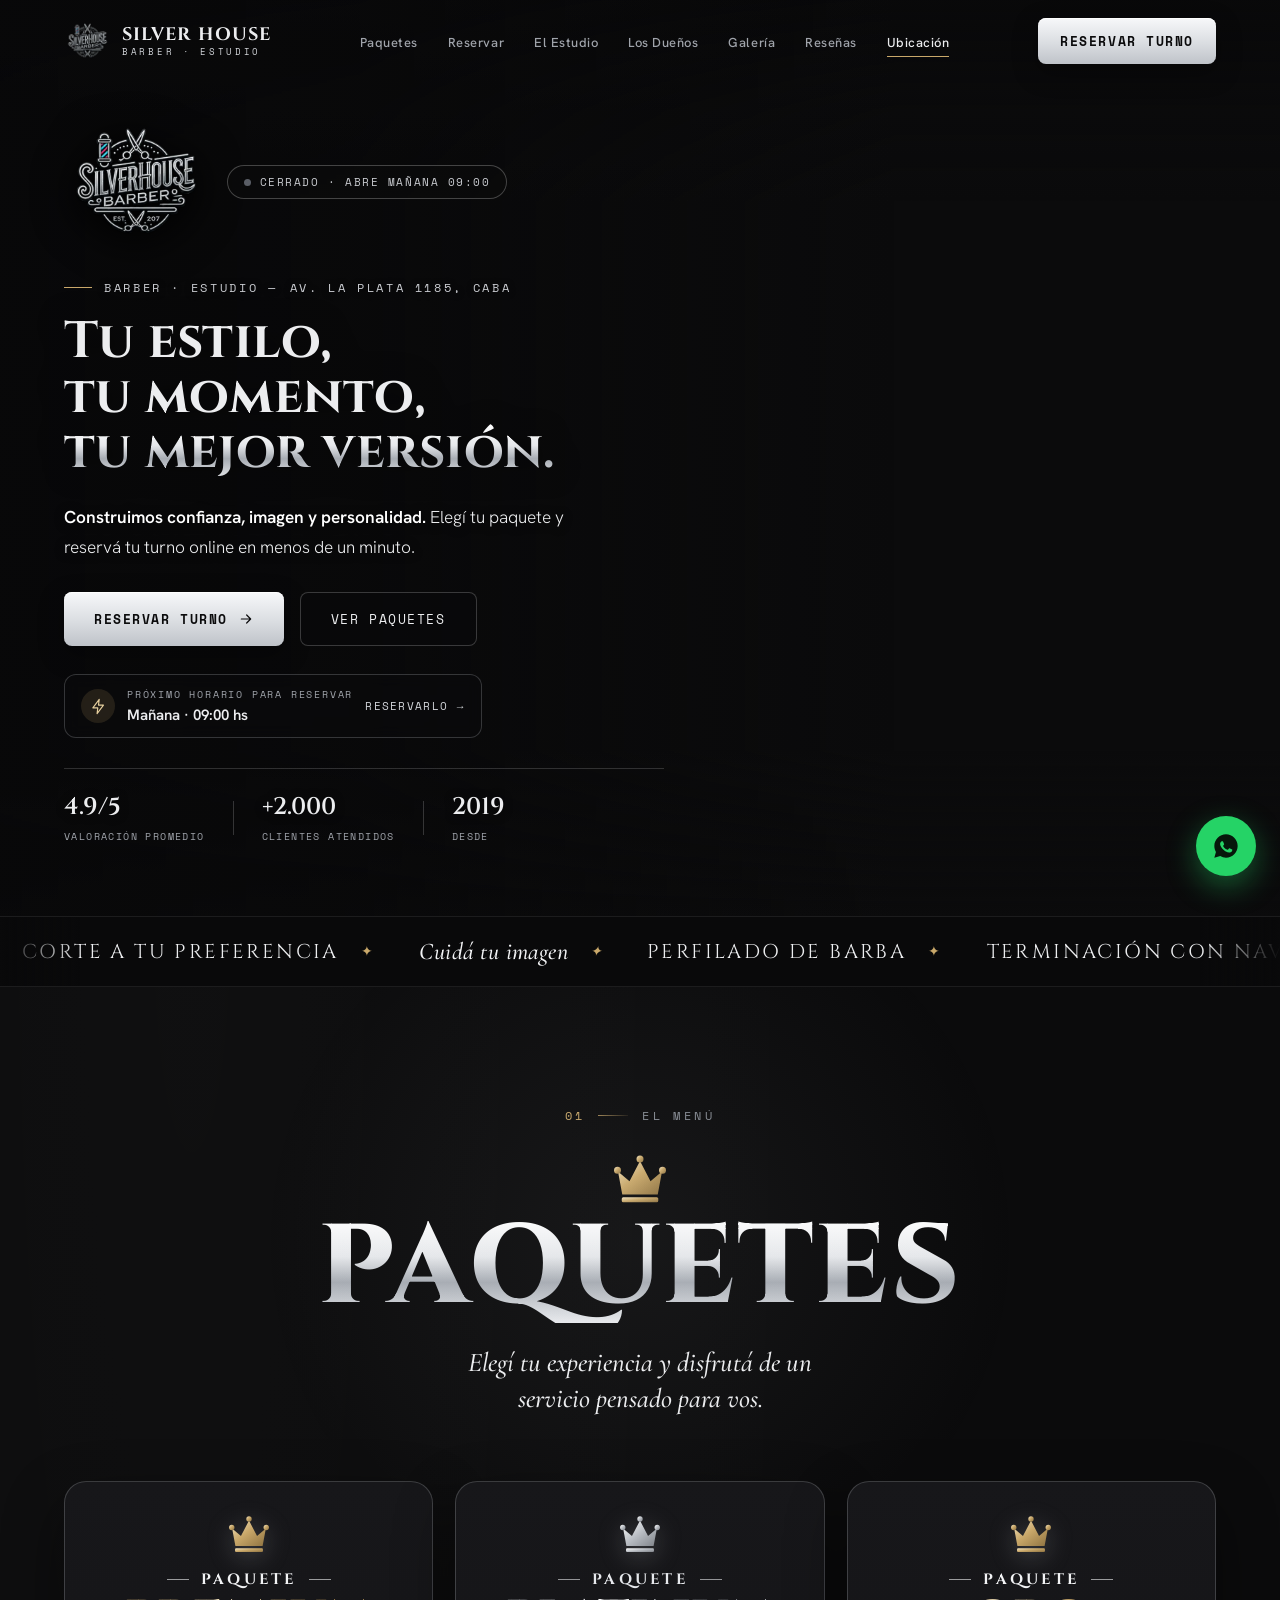
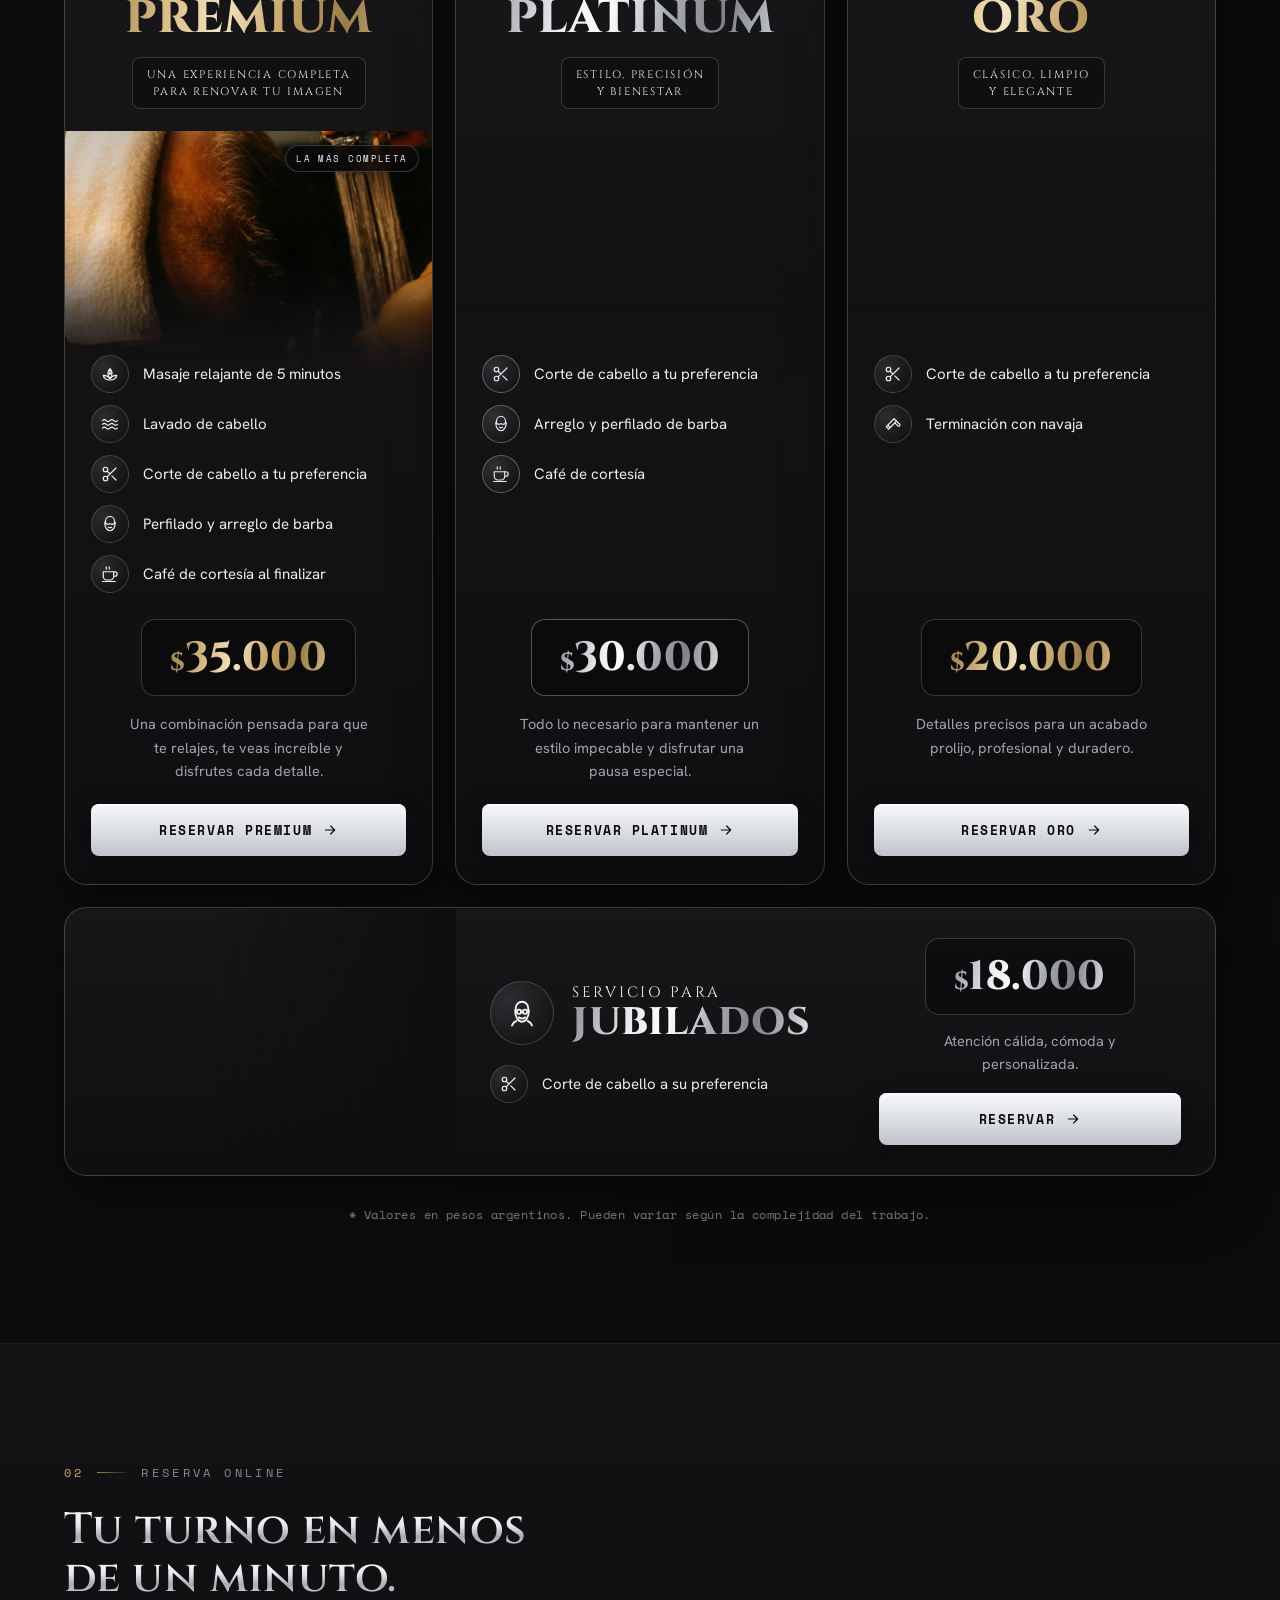
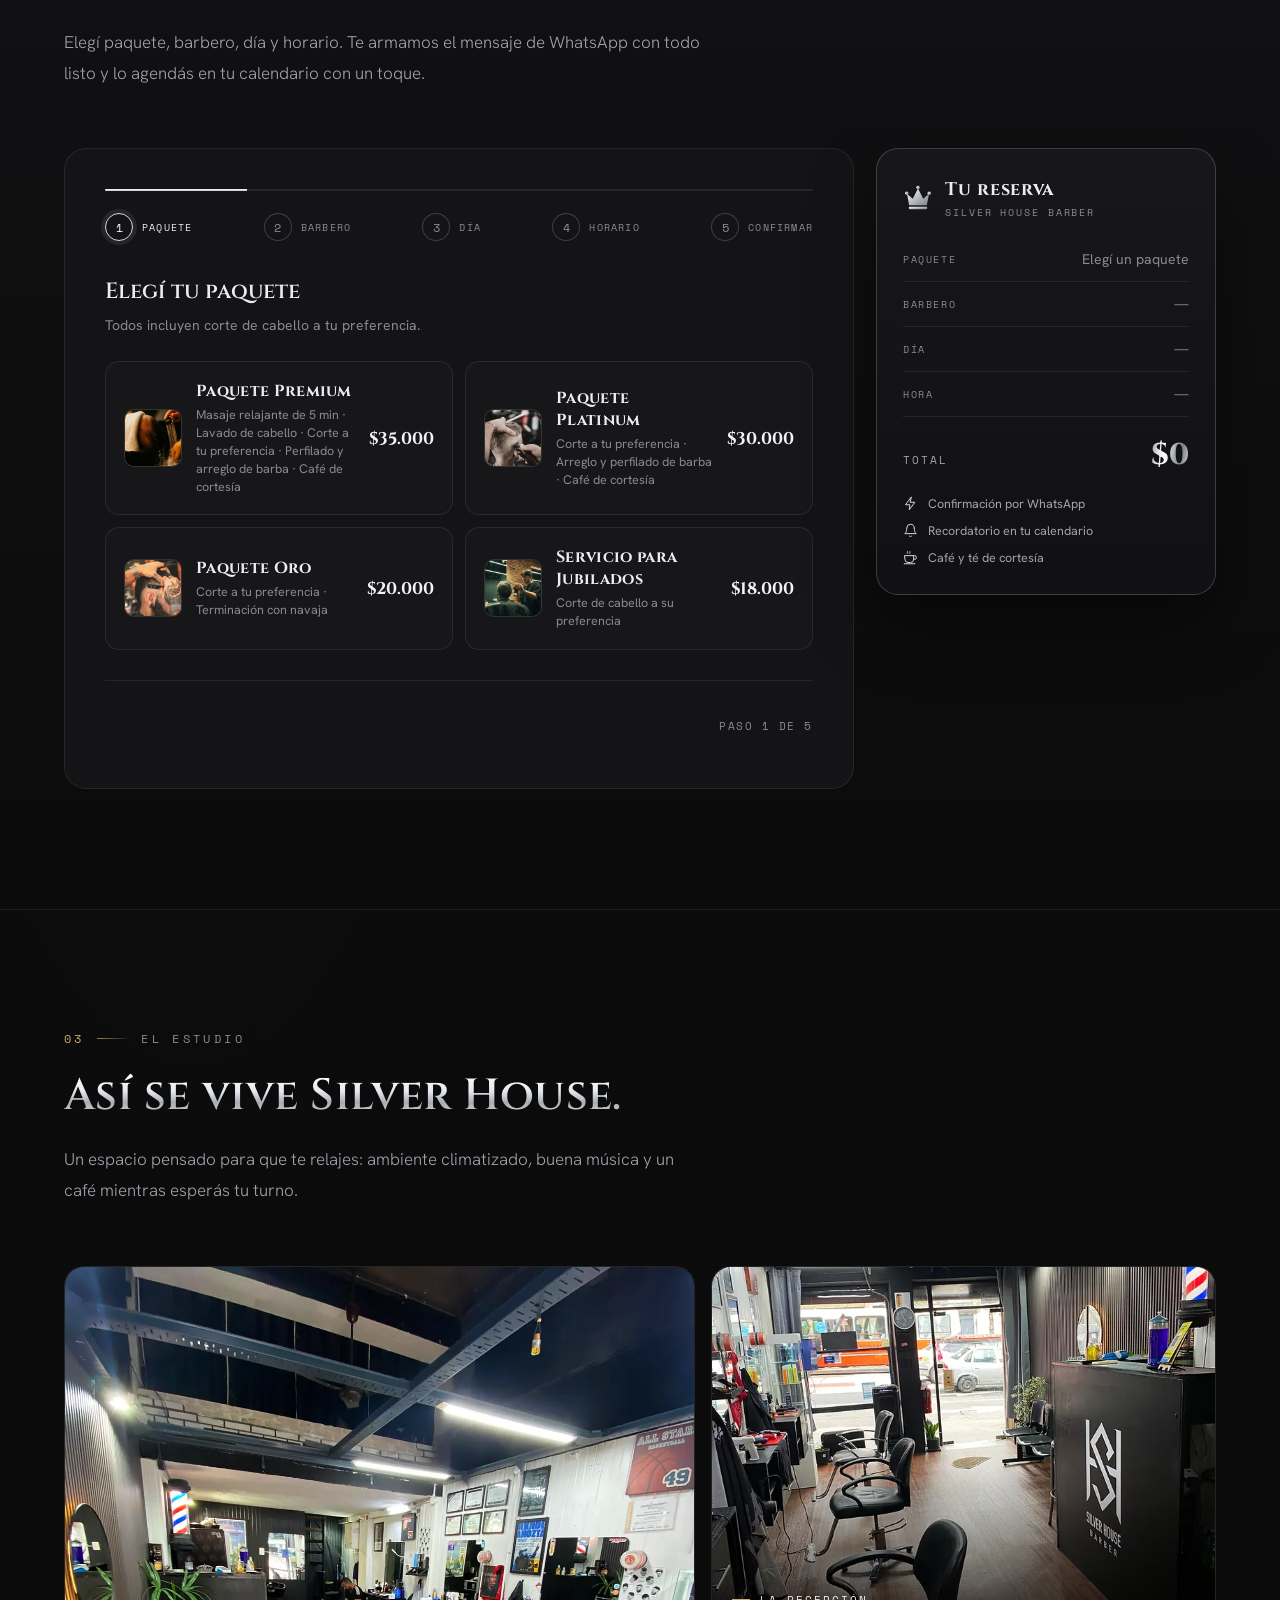
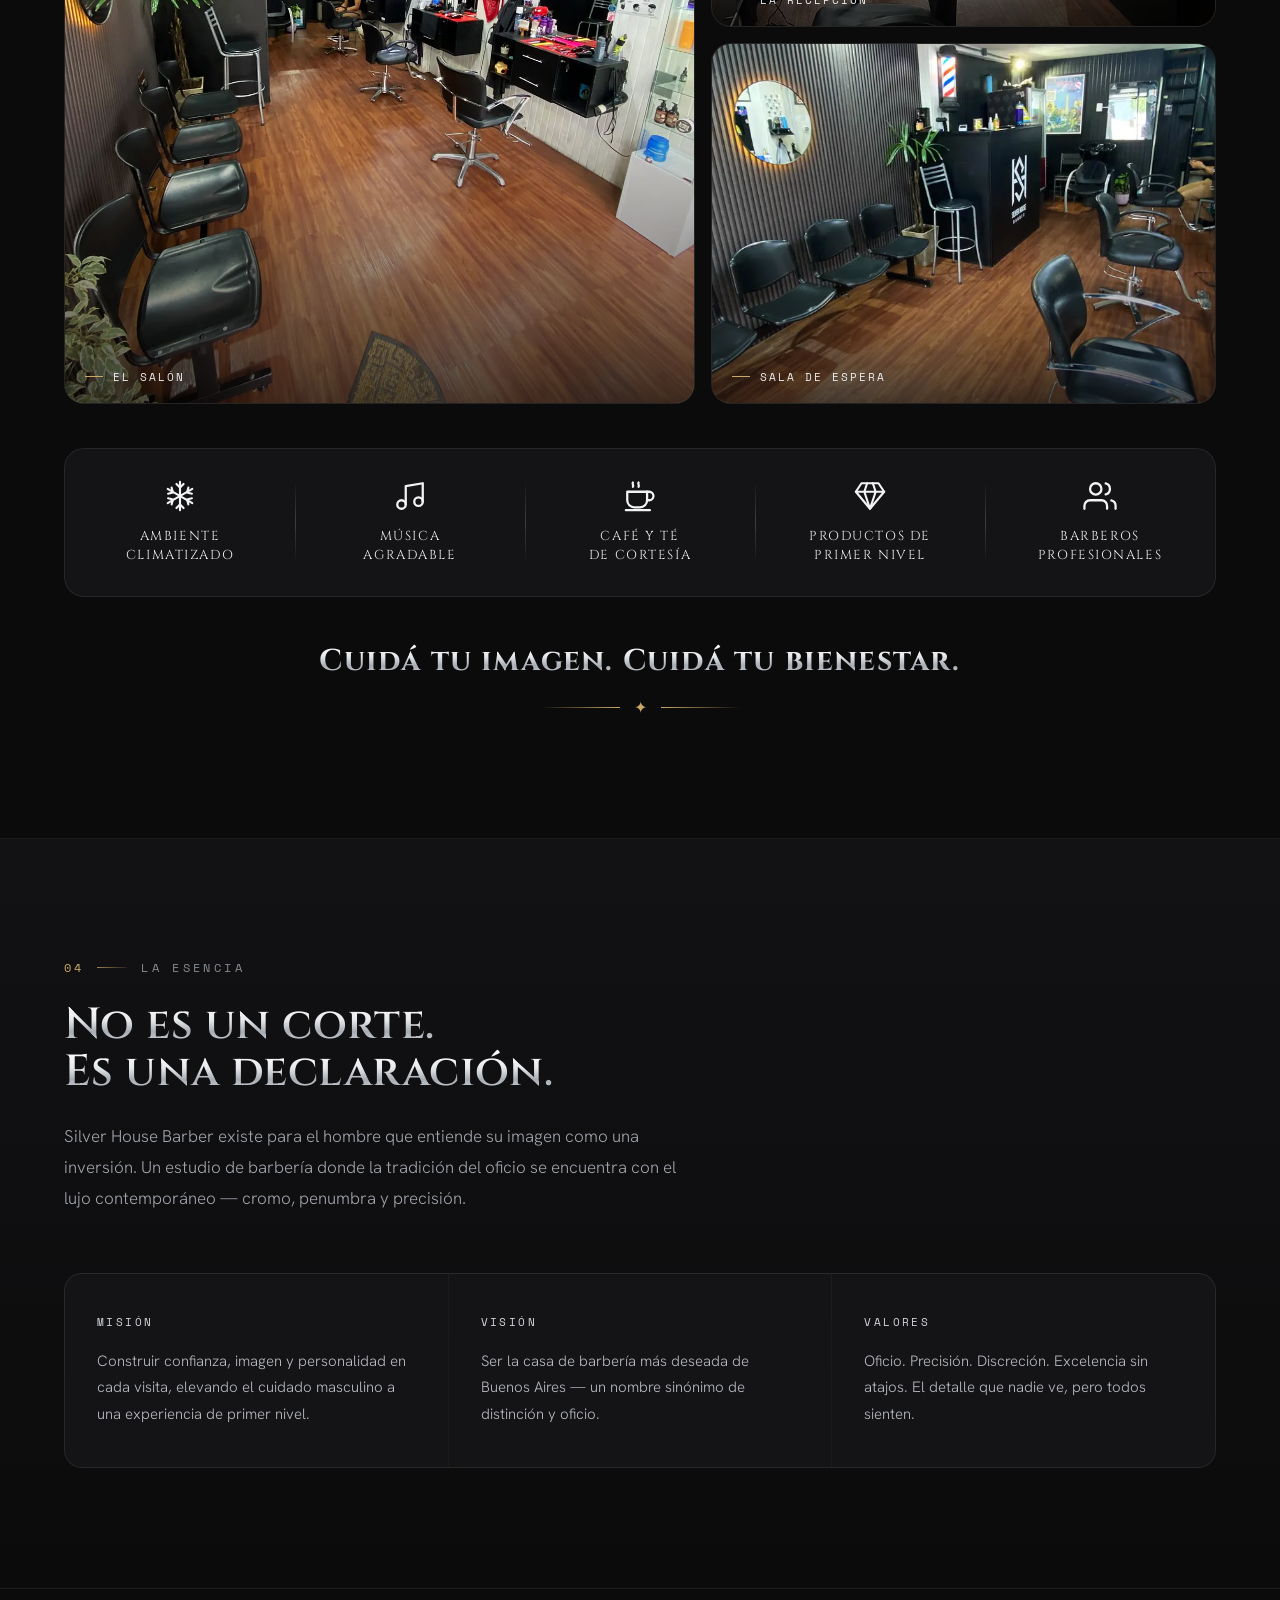
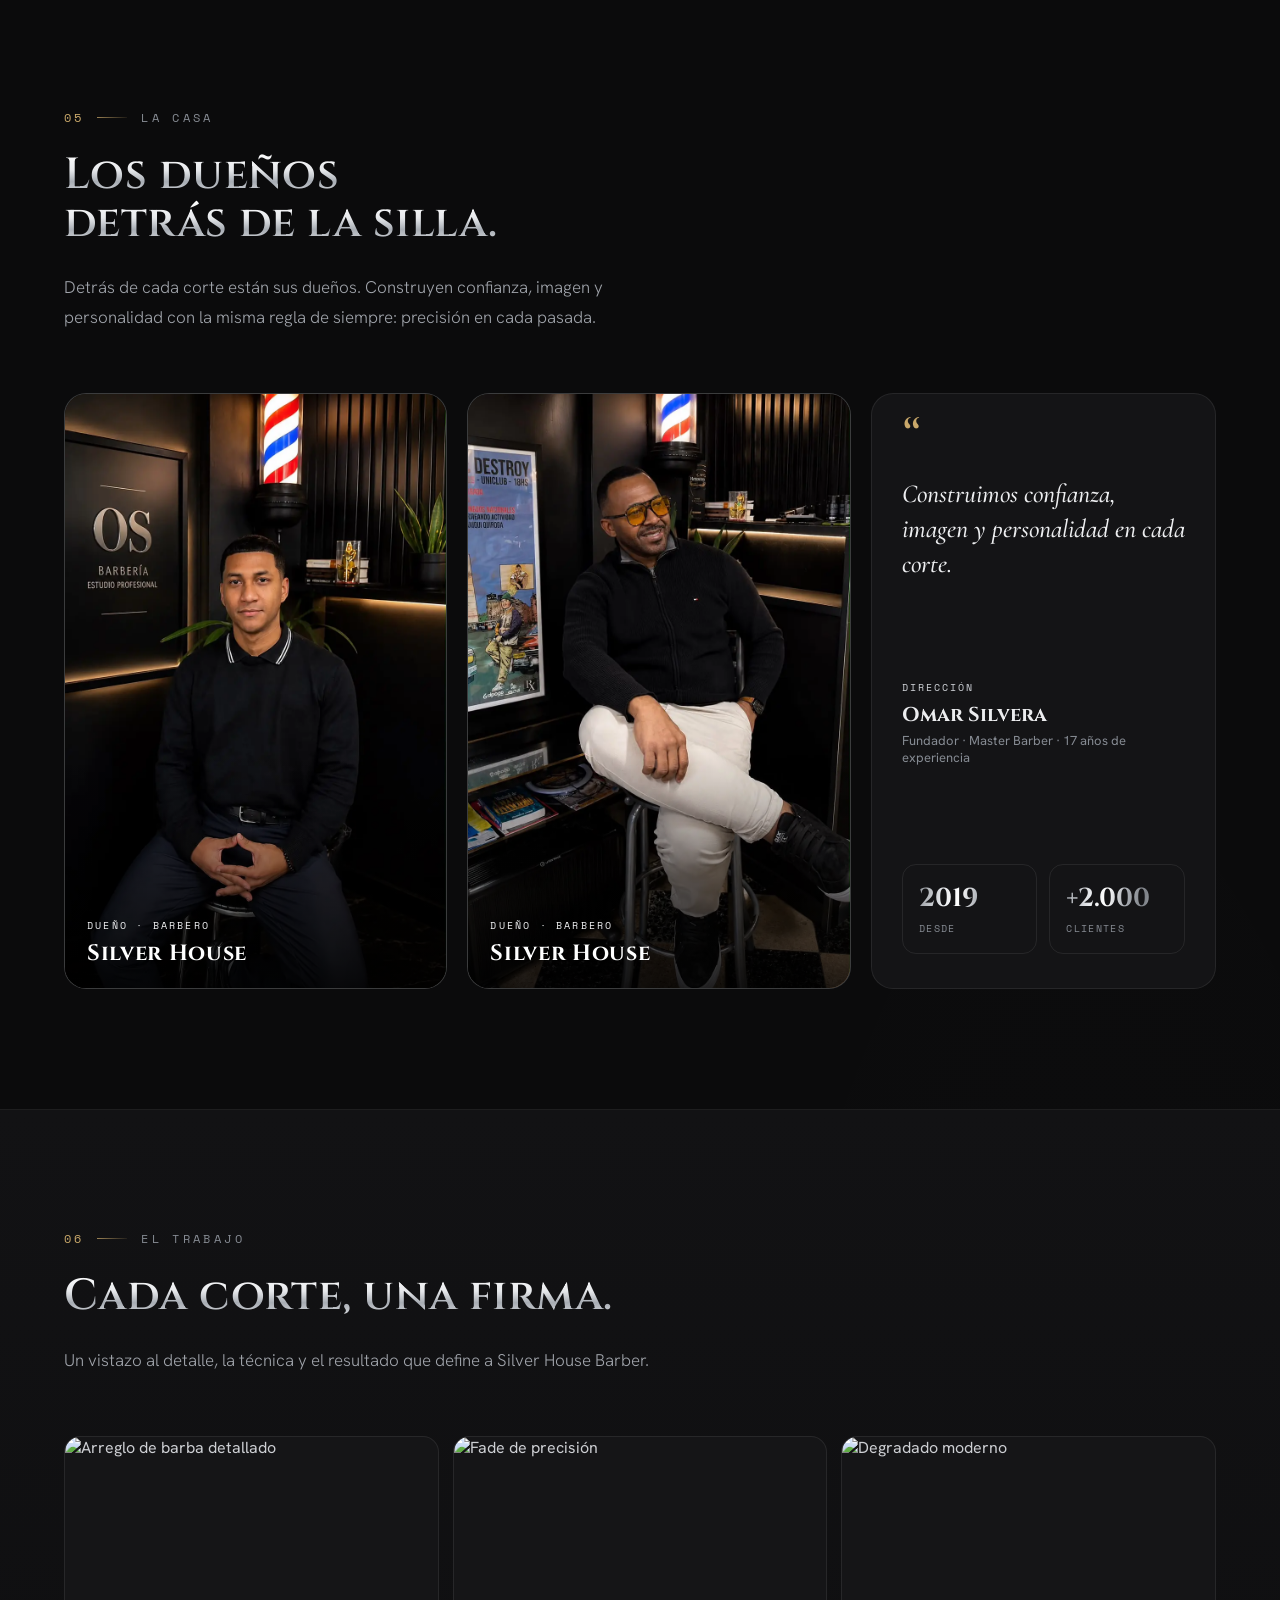
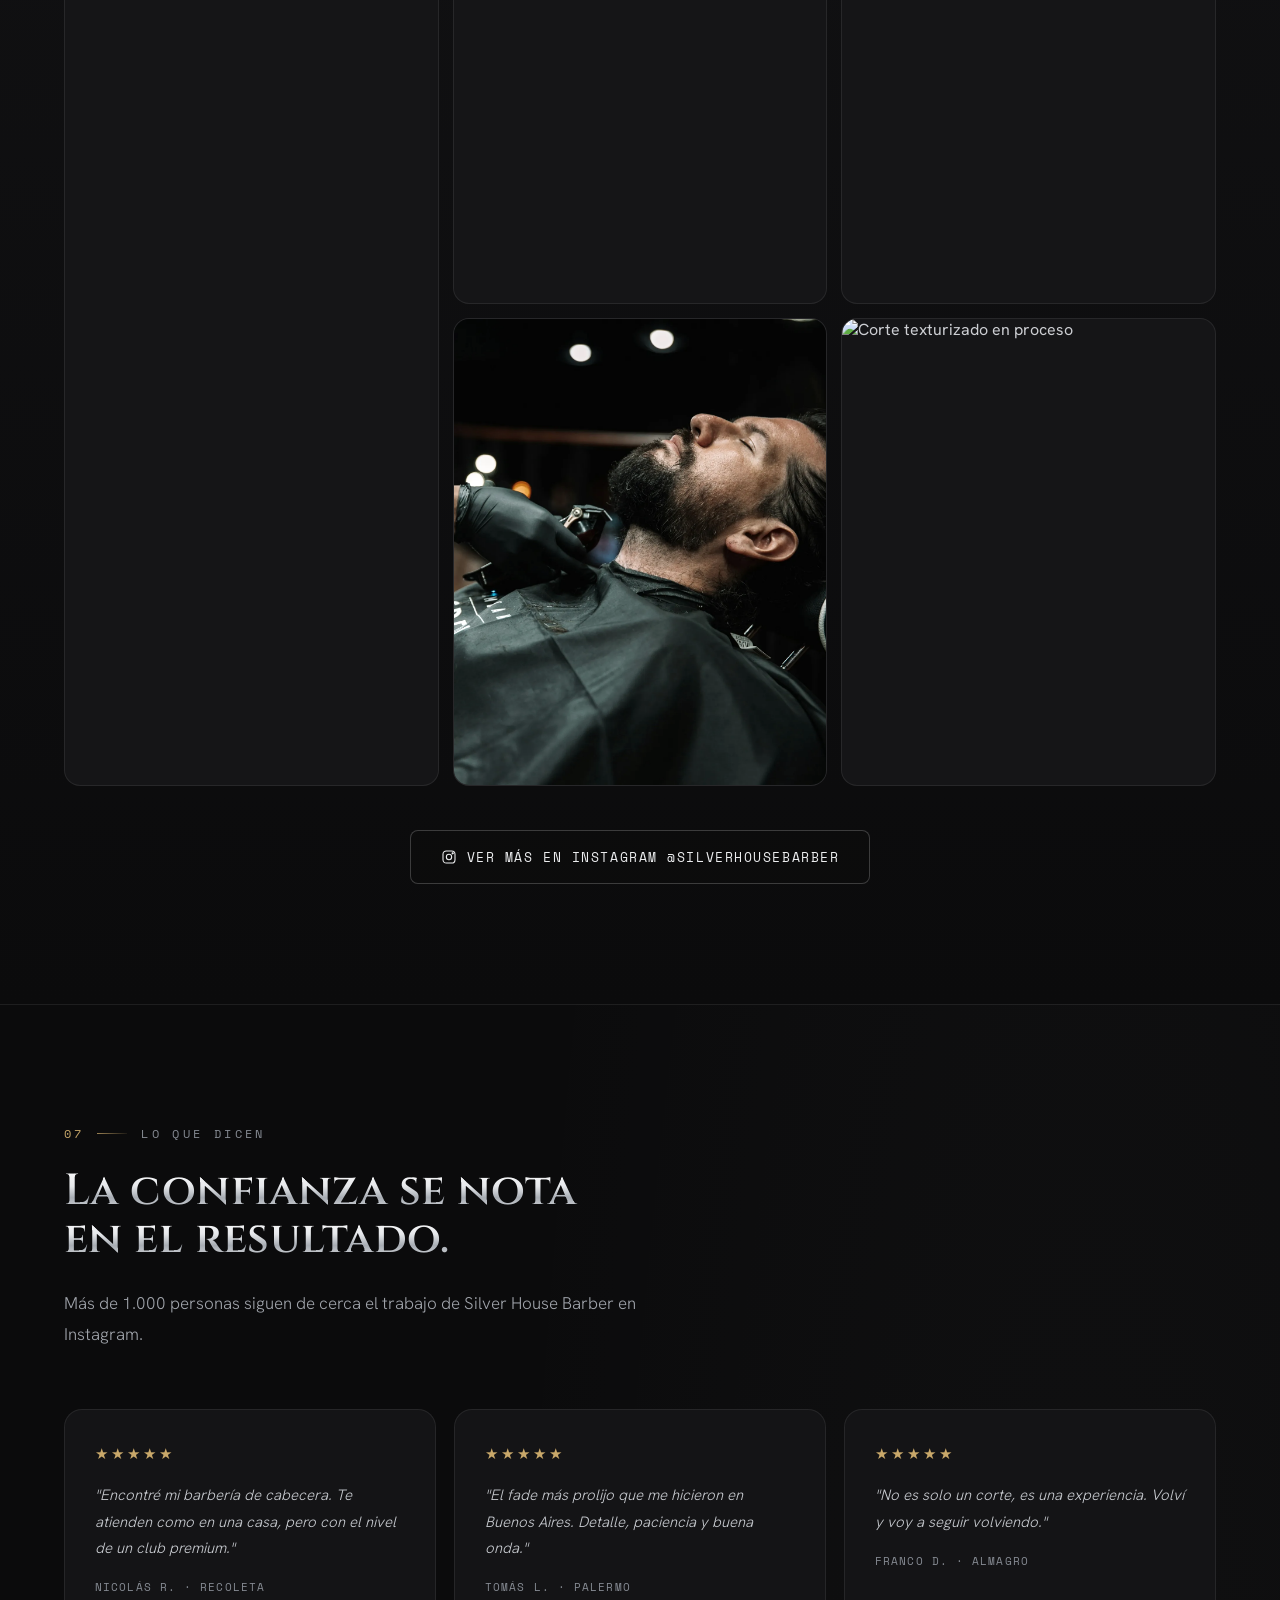
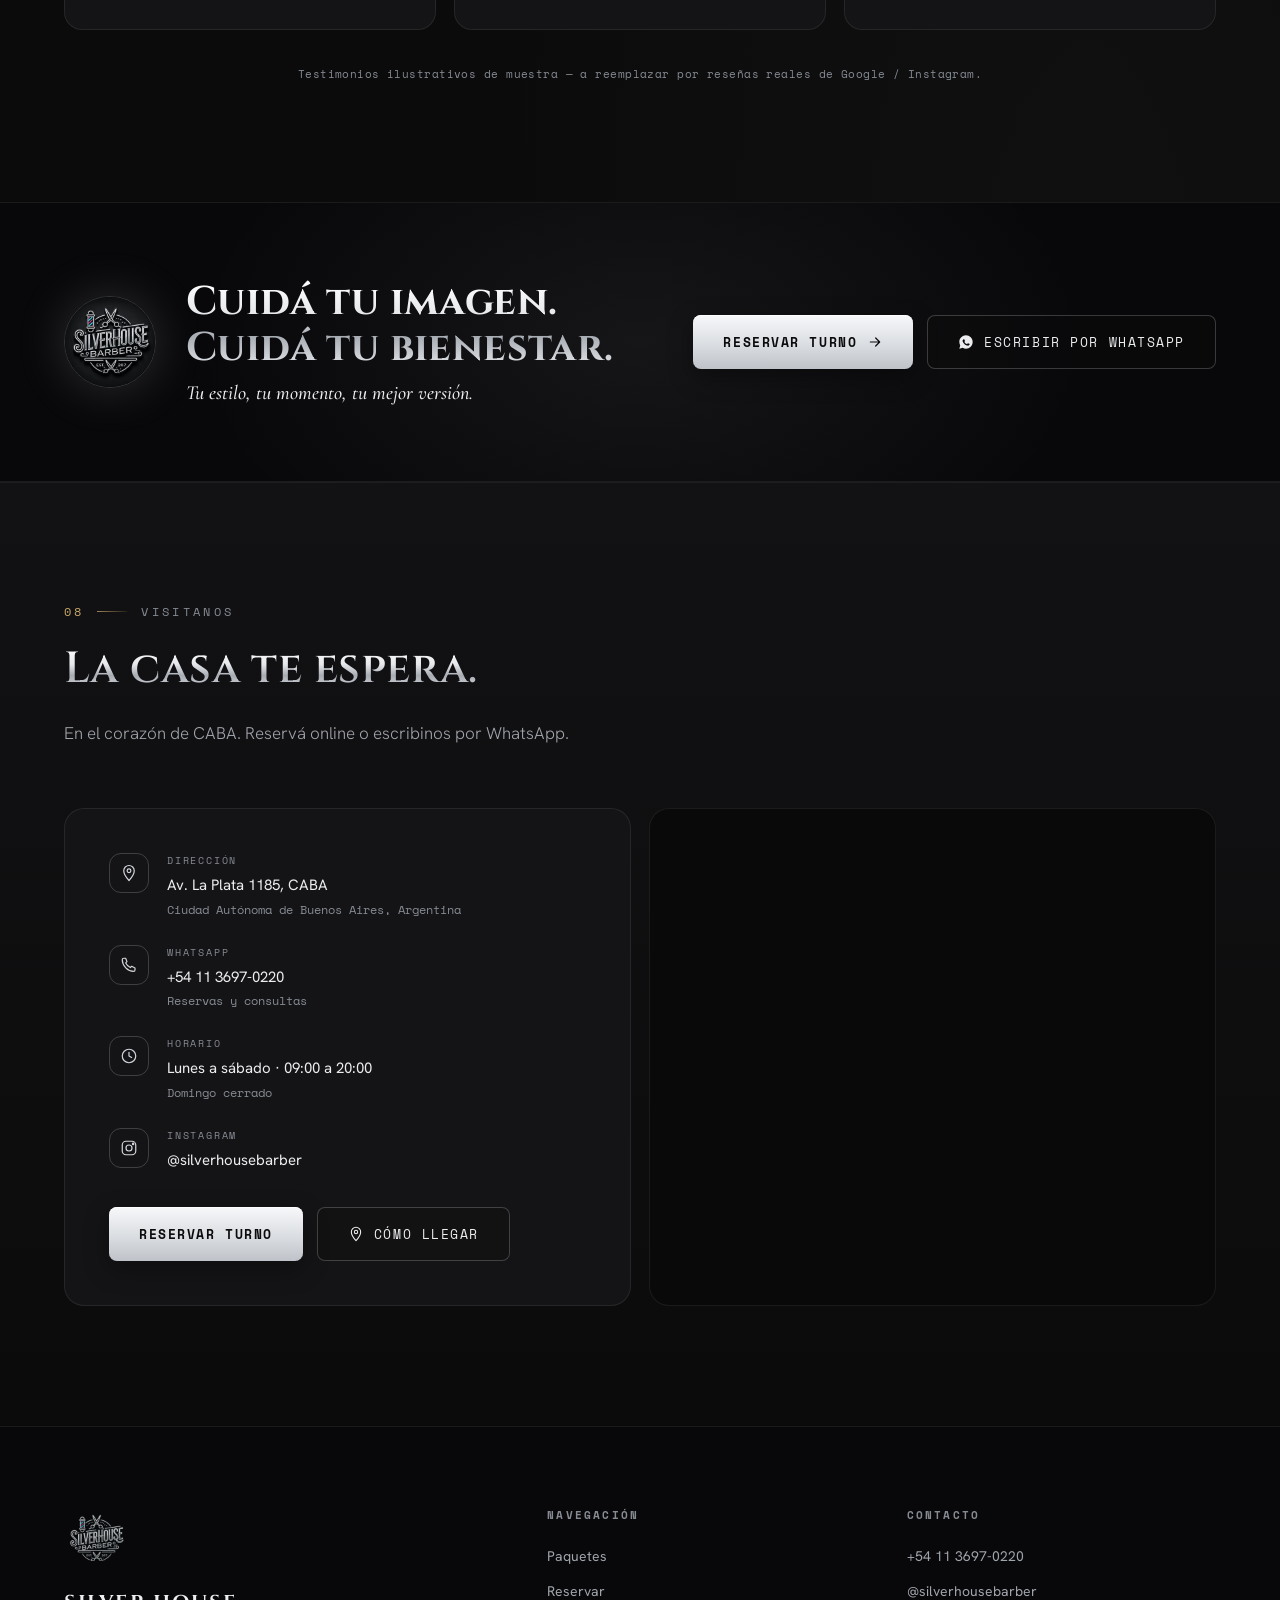
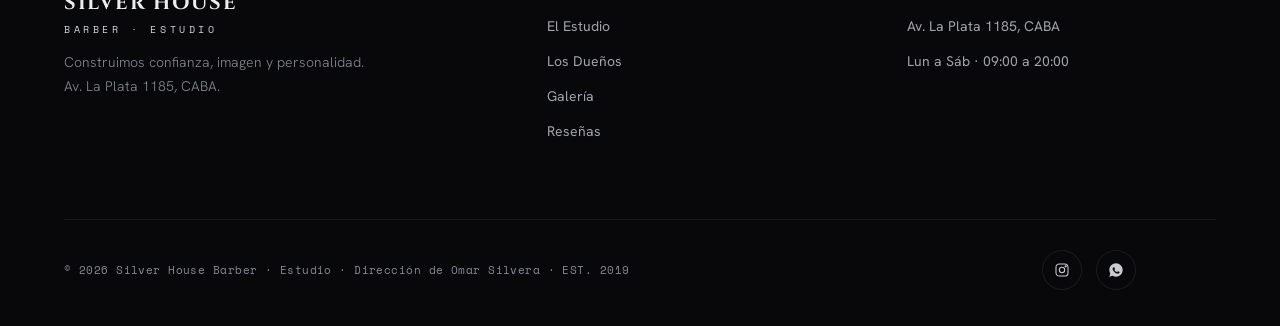
==== commit 1ac1e529: "Silver House: pulido final de diseño y reserva - Títulos de sección con el mismo cromado parejo del " ====
--- a/silverhouse-barber/index.html
+++ b/silverhouse-barber/index.html
@@ -314,8 +314,8 @@
 .section-alt{background:linear-gradient(180deg,#121214,#0B0B0C);}
 h2.section-title{
   font-family:var(--font-display);font-weight:600;
-  font-size:clamp(32px,4.6vw,58px);line-height:1.1;letter-spacing:0.01em;
-  margin-bottom:24px;max-width:20ch;
+  font-size:clamp(28px,3.4vw,46px);line-height:1.1;letter-spacing:0.01em;
+  margin-bottom:24px;max-width:22ch;text-wrap:balance;
 }
 p.section-lead{font-size:17px;line-height:1.8;color:var(--text-dim);font-weight:300;max-width:640px;margin-bottom:60px;}
 .section-head-center{text-align:center;display:flex;flex-direction:column;align-items:center;}
@@ -342,10 +342,7 @@
   transition:transform .45s var(--ease),box-shadow .45s var(--ease),border-color .4s;
   box-shadow:0 24px 60px rgba(0,0,0,0.45);
 }
-.pkg.silver .pkg-inner{border-color:rgba(220,224,230,0.32);}
 .pkg:hover .pkg-inner{transform:translateY(-6px);border-color:rgba(211,214,219,0.45);box-shadow:0 36px 80px rgba(0,0,0,0.55),0 0 40px rgba(211,214,219,0.06);}
-.pkg.silver:hover .pkg-inner{border-color:rgba(220,224,230,0.5);}
-.pkg.featured .pkg-inner{border-color:rgba(201,168,106,0.38);}
 .pkg-ribbon{
   position:absolute;top:16px;right:16px;z-index:6;
   border:1px solid var(--border-accent);background:rgba(211,214,219,0.075);color:var(--accent-bright);
@@ -844,7 +841,7 @@
   .section-pad{padding:96px 0;}
   .eyebrow{margin-bottom:22px;gap:12px;}
   .eyebrow .num,.eyebrow .label{font-size:11.5px;}
-  h2.section-title{font-size:clamp(30px,8.4vw,40px);line-height:1.15;margin-bottom:20px;}
+  h2.section-title{font-size:clamp(29px,8vw,40px);line-height:1.1;margin-bottom:20px;}
   p.section-lead{font-size:16.5px;line-height:1.8;margin-bottom:48px;}
   .pk-title{margin-bottom:18px;}
   .pk-lead{font-size:21px;margin-bottom:52px;}
@@ -909,6 +906,36 @@
   .pkg-head{padding:28px 18px 20px;}
   .pkg-body,.pkg-wide-body{padding-left:18px;padding-right:18px;}
 }
+
+/* ============ PULIDO FINAL (revisión de diseño) ============ */
+/* títulos de sección: el mismo cromado vertical del hero y PAQUETES, repetido en cada renglón */
+h2.section-title.gradient-text{background-image:var(--chrome-grad);background-size:100% 1.1em;background-repeat:repeat;}
+.slogan p{text-wrap:balance;}
+/* tablet (601–900px): comodidades 3 + 2 a lo ancho y pie con Navegación y Contacto lado a lado */
+@media (min-width:601px) and (max-width:900px){
+  .amenities{grid-template-columns:repeat(6,1fr);}
+  .amenity{grid-column:span 2;}
+  .amenity:nth-child(n+4){grid-column:span 3;}
+  .footer-top{grid-template-columns:1fr 1fr;}
+  .footer-brand{grid-column:1/-1;}
+}
+/* los "Reservar Turno" llevan directo a la tarjeta del reservador (#reservar) */
+.js .booking.reveal{transform:none;}
+/* el hover de un horario no se confunde con el elegido */
+.time-slot:hover:not(:disabled):not(.selected){background:rgba(211,214,219,0.09);color:var(--accent-bright);border-color:var(--accent);}
+/* galería en celular/tablet: la 1.ª foto a todo el ancho y las otras 4 en dos filas parejas */
+@media (max-width:900px){ .gallery-item:first-child{grid-column:1/-1;aspect-ratio:4/3;} }
+/* fotos de paquetes: se funden con la tarjeta, sin línea de corte */
+.pkg-grid .pkg-photo{-webkit-mask-image:linear-gradient(180deg,#000 60%,transparent);mask-image:linear-gradient(180deg,#000 60%,transparent);}
+@media (max-width:1060px){ .pkg-wide .pkg-photo{-webkit-mask-image:linear-gradient(180deg,#000 60%,transparent);mask-image:linear-gradient(180deg,#000 60%,transparent);} }
+/* áreas táctiles de 44px sin mover nada: menú y datos de contacto */
+.hamburger{position:relative;}
+.hamburger::before{content:'';position:absolute;top:-6px;bottom:-6px;left:-2px;right:-2px;}
+@media (max-width:360px){ .hamburger::before{right:-10px;} }
+.info-row .val a{position:relative;}
+.info-row .val a::before{content:'';position:absolute;left:0;right:0;top:-12px;bottom:-12px;}
+/* ubicación: botones parejos a todo el ancho */
+@media (max-width:900px){ .location-card .btn{flex:1 1 auto;} }
 </style>
 </head>
 <body class="bg-texture">
@@ -973,7 +1000,7 @@
       </ul>
     </nav>
     <div class="nav-cta">
-      <a href="#reserva" class="btn btn-primary">
+      <a href="#reservar" class="btn btn-primary">
         <span class="full">Reservar Turno</span><span class="short">Reservar</span>
       </a>
       <button class="hamburger" id="hamburgerBtn" type="button" aria-label="Abrir menú" aria-expanded="false" aria-controls="mobileNav">
@@ -1022,7 +1049,7 @@
           </h1>
           <p class="lead hero-anim"><strong>Construimos confianza, imagen y personalidad.</strong> Elegí tu paquete y reservá tu turno online en menos de un minuto.</p>
           <div class="hero-ctas hero-anim">
-            <a href="#reserva" class="btn btn-primary">Reservar Turno <svg><use href="#i-arrow"/></svg></a>
+            <a href="#reservar" class="btn btn-primary">Reservar Turno <svg><use href="#i-arrow"/></svg></a>
             <a href="#paquetes" class="btn btn-ghost">Ver Paquetes</a>
           </div>
         </div>
@@ -1199,7 +1226,7 @@
     <h2 class="section-title gradient-text reveal">Tu turno en menos de un minuto.</h2>
     <p class="section-lead reveal">Elegí paquete, barbero, día y horario. Te armamos el mensaje de WhatsApp con todo listo y lo agendás en tu calendario con un toque.</p>
 
-    <div class="booking reveal">
+    <div class="booking reveal" id="reservar">
       <div class="stepper" id="stepper">
         <div class="step-progress"><span id="stepProgress"></span></div>
         <div class="stepper-track" id="stepTrack">
@@ -1274,7 +1301,7 @@
         <div class="stepper-panel" data-panel="6" hidden>
           <div class="done-wrap">
             <svg class="done-check" viewBox="0 0 90 90"><circle cx="45" cy="45" r="41"/><path d="M28 46l11 11 23-24"/></svg>
-            <h3 id="doneTitle">¡Listo!</h3>
+            <h3 id="doneTitle">¡Casi listo!</h3>
             <p id="doneText">Enviá el mensaje de WhatsApp para confirmar tu turno.</p>
             <div class="done-code" id="doneCode"></div>
             <div class="done-actions">
@@ -1322,7 +1349,7 @@
 <section class="section-pad section-top-border" id="estudio">
   <div class="wrap">
     <div class="eyebrow"><span class="num">03</span><span class="line"></span><span class="label">El Estudio</span></div>
-    <h2 class="section-title gradient-text reveal">Así se vive Silver House.</h2>
+    <h2 class="section-title gradient-text reveal">Así se vive Silver&nbsp;House.</h2>
     <p class="section-lead reveal">Un espacio pensado para que te relajes: ambiente climatizado, buena música y un café mientras esperás tu turno.</p>
 
     <div class="studio-grid">
@@ -1362,7 +1389,7 @@
 <section class="section-pad section-top-border section-alt" id="esencia">
   <div class="wrap">
     <div class="eyebrow"><span class="num">04</span><span class="line"></span><span class="label">La Esencia</span></div>
-    <h2 class="section-title gradient-text reveal">No es un corte. Es una declaración.</h2>
+    <h2 class="section-title gradient-text reveal">No es un&nbsp;corte. Es&nbsp;una declaración.</h2>
     <p class="section-lead reveal">Silver House Barber existe para el hombre que entiende su imagen como una inversión. Un estudio de barbería donde la tradición del oficio se encuentra con el lujo contemporáneo — cromo, penumbra y precisión.</p>
     <div class="essence-grid reveal">
       <div class="essence-card">
@@ -1487,7 +1514,7 @@
       </div>
     </div>
     <div class="cta-actions">
-      <a href="#reserva" class="btn btn-primary">Reservar Turno <svg><use href="#i-arrow"/></svg></a>
+      <a href="#reservar" class="btn btn-primary">Reservar Turno <svg><use href="#i-arrow"/></svg></a>
       <a href="https://wa.me/541136970220?text=Hola%20Silver%20House%20Barber.%20Tengo%20una%20consulta." target="_blank" rel="noopener" class="btn btn-ghost"><svg><use href="#i-wa"/></svg>Escribir por WhatsApp</a>
     </div>
   </div>
@@ -1521,7 +1548,7 @@
           </div>
         </div>
         <div style="display:flex;gap:14px;flex-wrap:wrap;margin-top:10px;">
-          <a href="#reserva" class="btn btn-primary">Reservar Turno</a>
+          <a href="#reservar" class="btn btn-primary">Reservar Turno</a>
           <a href="https://www.google.com/maps/dir/?api=1&destination=Av.+La+Plata+1185,+CABA,+Argentina" target="_blank" rel="noopener" class="btn btn-ghost"><svg><use href="#i-pin"/></svg>Cómo llegar</a>
         </div>
       </div>
@@ -1687,8 +1714,9 @@
 var waFab = $('#waFab'), mobileBar = $('#mobileBar'), stepperVisible = false;
 function updateFab(){
   if (!waFab || !mobileBar) return;
-  // en tablet y celular, mientras se ve el reservador el botón se oculta (la reserva ya termina en WhatsApp)
-  var away = stepperVisible && window.innerWidth <= 1060;
+  // mientras se ve el reservador el botón se oculta en todos los anchos: la reserva ya termina en WhatsApp
+  // y así no compite con "Confirmar por WhatsApp" (que manda el mensaje con todos los datos)
+  var away = stepperVisible;
   waFab.classList.toggle('away', away);
   waFab.classList.toggle('lifted', !away && stepperVisible && getComputedStyle(mobileBar).display !== 'none');
 }
@@ -1794,12 +1822,16 @@
   if (n === 5) fillForm();
   updateSummary();
   var panel = panels.filter(function(p){ return Number(p.dataset.panel) === n; })[0];
+  // si el título del paso nuevo quedó fuera de la vista (p. ej. al elegir el último paquete o un horario de la tarde
+  // en el celular), llevarlo justo debajo del header; así en el paso 5 también se ve el botón de confirmar.
+  // Se mide sin la clase panel-in: su translateY(16px) correría el título y el destino del scroll.
+  if (panel) panel.classList.remove('panel-in');
+  if (panel && (opts.scroll || (opts.focus && !opts.instant))){
+    var tt = panel.querySelector('.panel-title, .done-wrap') || panel, tr = tt.getBoundingClientRect();
+    if (tr.top < 76 || tr.top > window.innerHeight * 0.6) tt.scrollIntoView({ behavior: reduceMotion ? 'auto' : 'smooth', block:'start' });
+  }
   if (!reduceMotion && panel && !opts.instant){
-    panel.classList.remove('panel-in'); void panel.offsetWidth; panel.classList.add('panel-in');
-  }
-  if (opts.scroll){
-    var top = $('#stepper').getBoundingClientRect().top;
-    if (top < 60 || top > window.innerHeight * 0.6) $('#reserva .booking').scrollIntoView({ behavior: reduceMotion ? 'auto' : 'smooth', block:'start' });
+    void panel.offsetWidth; panel.classList.add('panel-in');
   }
   if (opts.focus && panel){ var t = panel.querySelector('.panel-title'); if (t){ t.setAttribute('tabindex','-1'); t.focus({ preventScroll:true }); } }
 }
@@ -1952,10 +1984,11 @@
   var bar = $('#mobileBar');
   if (p && step !== 6){
     bar.hidden = false;
-    var parts = [p.nombre.replace('Paquete ', '')];
+    var parts = [p.nombre.replace(/^(Paquete|Servicio para) /, '')];
     if (state.date) parts.push(relDia(state.date) || fmtFechaCorta(state.date));
     if (state.time) parts.push(state.time + ' hs');
-    $('#mbText').textContent = parts.join(' · ');
+    // cada dato queda entero (no corta "13 / oct" ni "19:30 / hs") y el "·" no arranca renglón
+    $('#mbText').textContent = parts.map(function(s){ return s.replace(/ /g, '\u00a0'); }).join('\u00a0· ');
     $('#mbTotal').textContent = formatPrice(p.precio);
   } else bar.hidden = true;
   updateFab();
@@ -2096,14 +2129,14 @@
   if (!win){ /* algunos navegadores devuelven null con noopener; igual se abre */ }
   var cal = calLinks(code);
   lastIcs = cal.ics; lastCode = code;
-  $('#doneTitle').textContent = '¡Listo, ' + nombre.split(' ')[0] + '!';
+  $('#doneTitle').textContent = '¡Casi listo, ' + nombre.split(' ')[0] + '!';
   var cuando = fmtFechaRel(state.date); cuando = cuando.charAt(0).toLowerCase() + cuando.slice(1);
-  $('#doneText').textContent = 'Te abrimos WhatsApp con tu reserva escrita: ' + state.pkg.nombre + ', ' + cuando + ' a las ' + state.time + ' hs. Enviá el mensaje y la barbería te confirma el turno.';
+  $('#doneText').textContent = 'Falta un paso: tocá “Enviar” en el WhatsApp que te abrimos (' + state.pkg.nombre + ', ' + cuando + ' a las ' + state.time + ' hs). El turno queda confirmado cuando la barbería te responde.';
   $('#doneCode').textContent = 'CÓDIGO · ' + code;
   $('#doneWa').href = url;
   $('#doneGcal').href = cal.gcal;
-  goToStep(6);
-  // el botón enviado queda oculto: llevar el foco al "¡Listo!" para que se anuncie
+  goToStep(6, { scroll:true });
+  // el botón enviado queda oculto: llevar el foco al "¡Casi listo!" para que se anuncie
   var dt = $('#doneTitle'); dt.setAttribute('tabindex', '-1'); dt.focus({ preventScroll:true });
 });
 $('#fNombre').addEventListener('input', function(){ this.classList.remove('invalid'); this.removeAttribute('aria-invalid'); $('#errNombre').textContent = ''; });
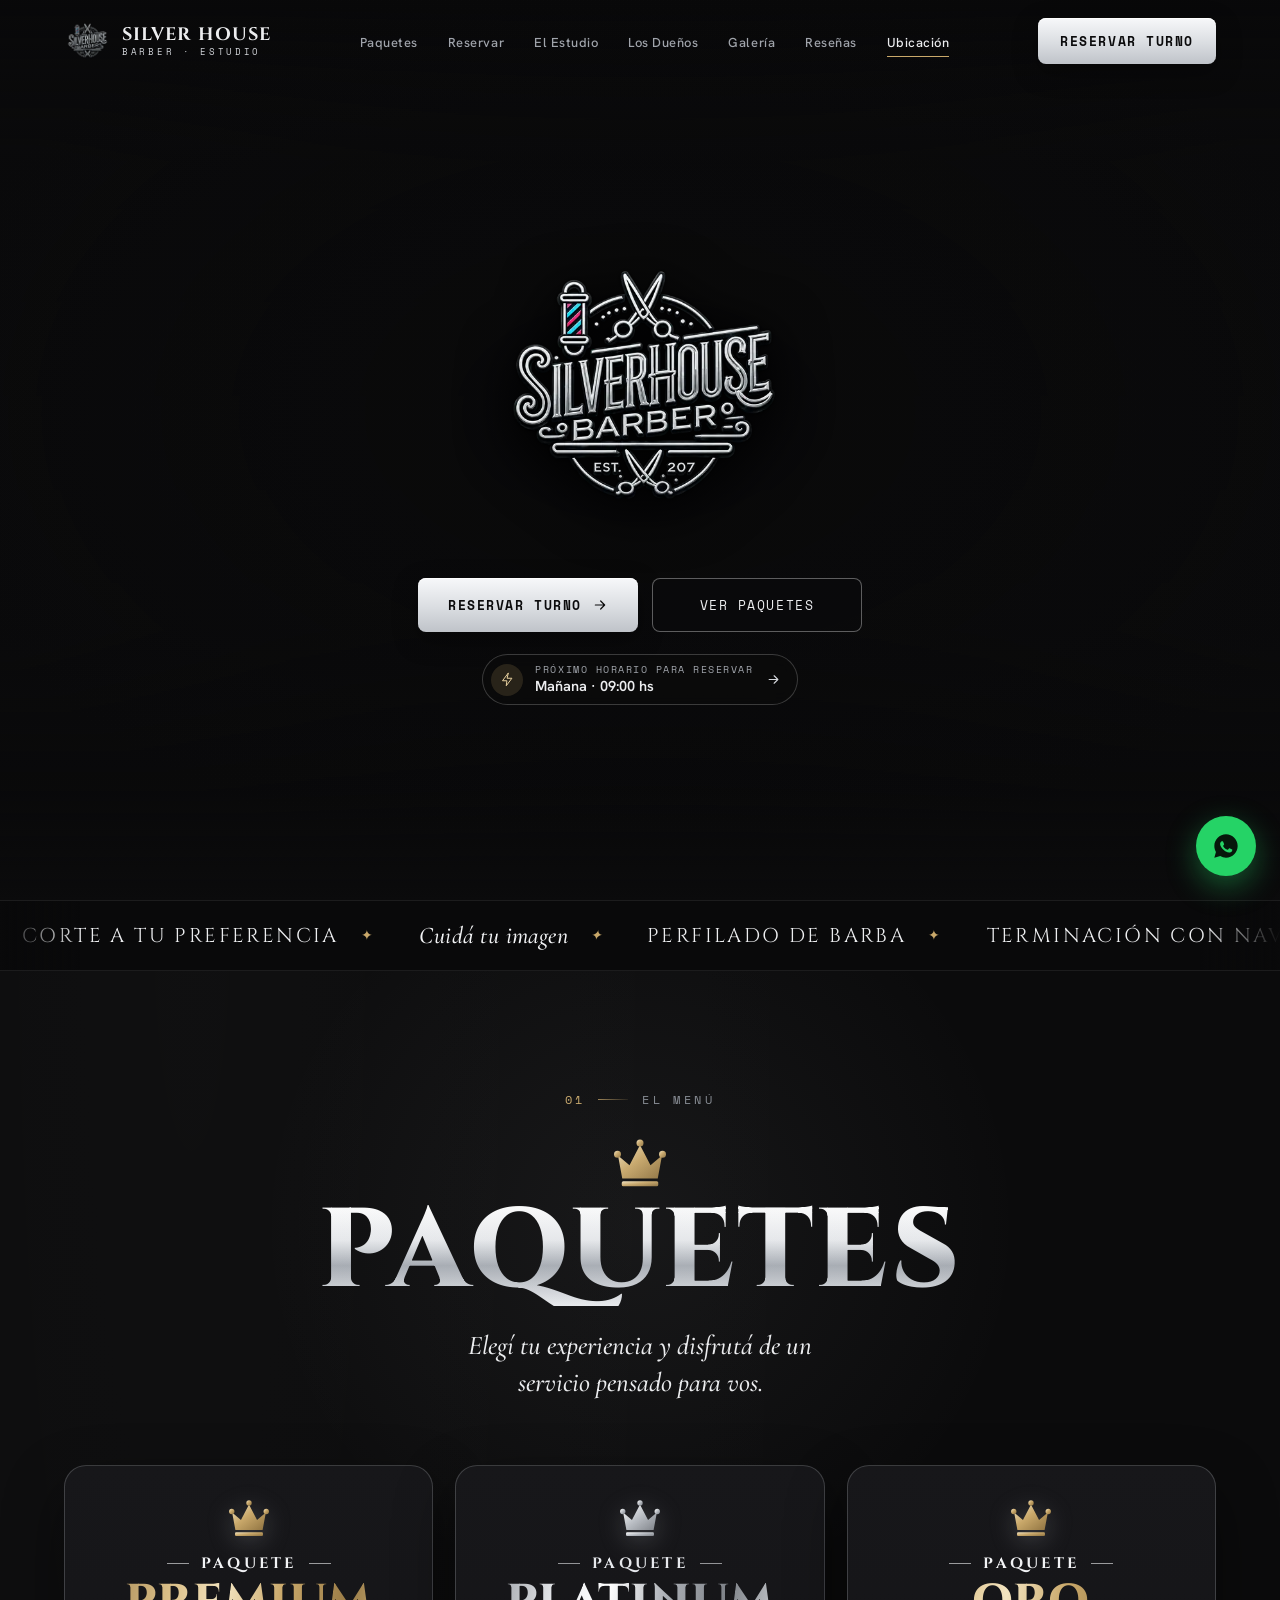
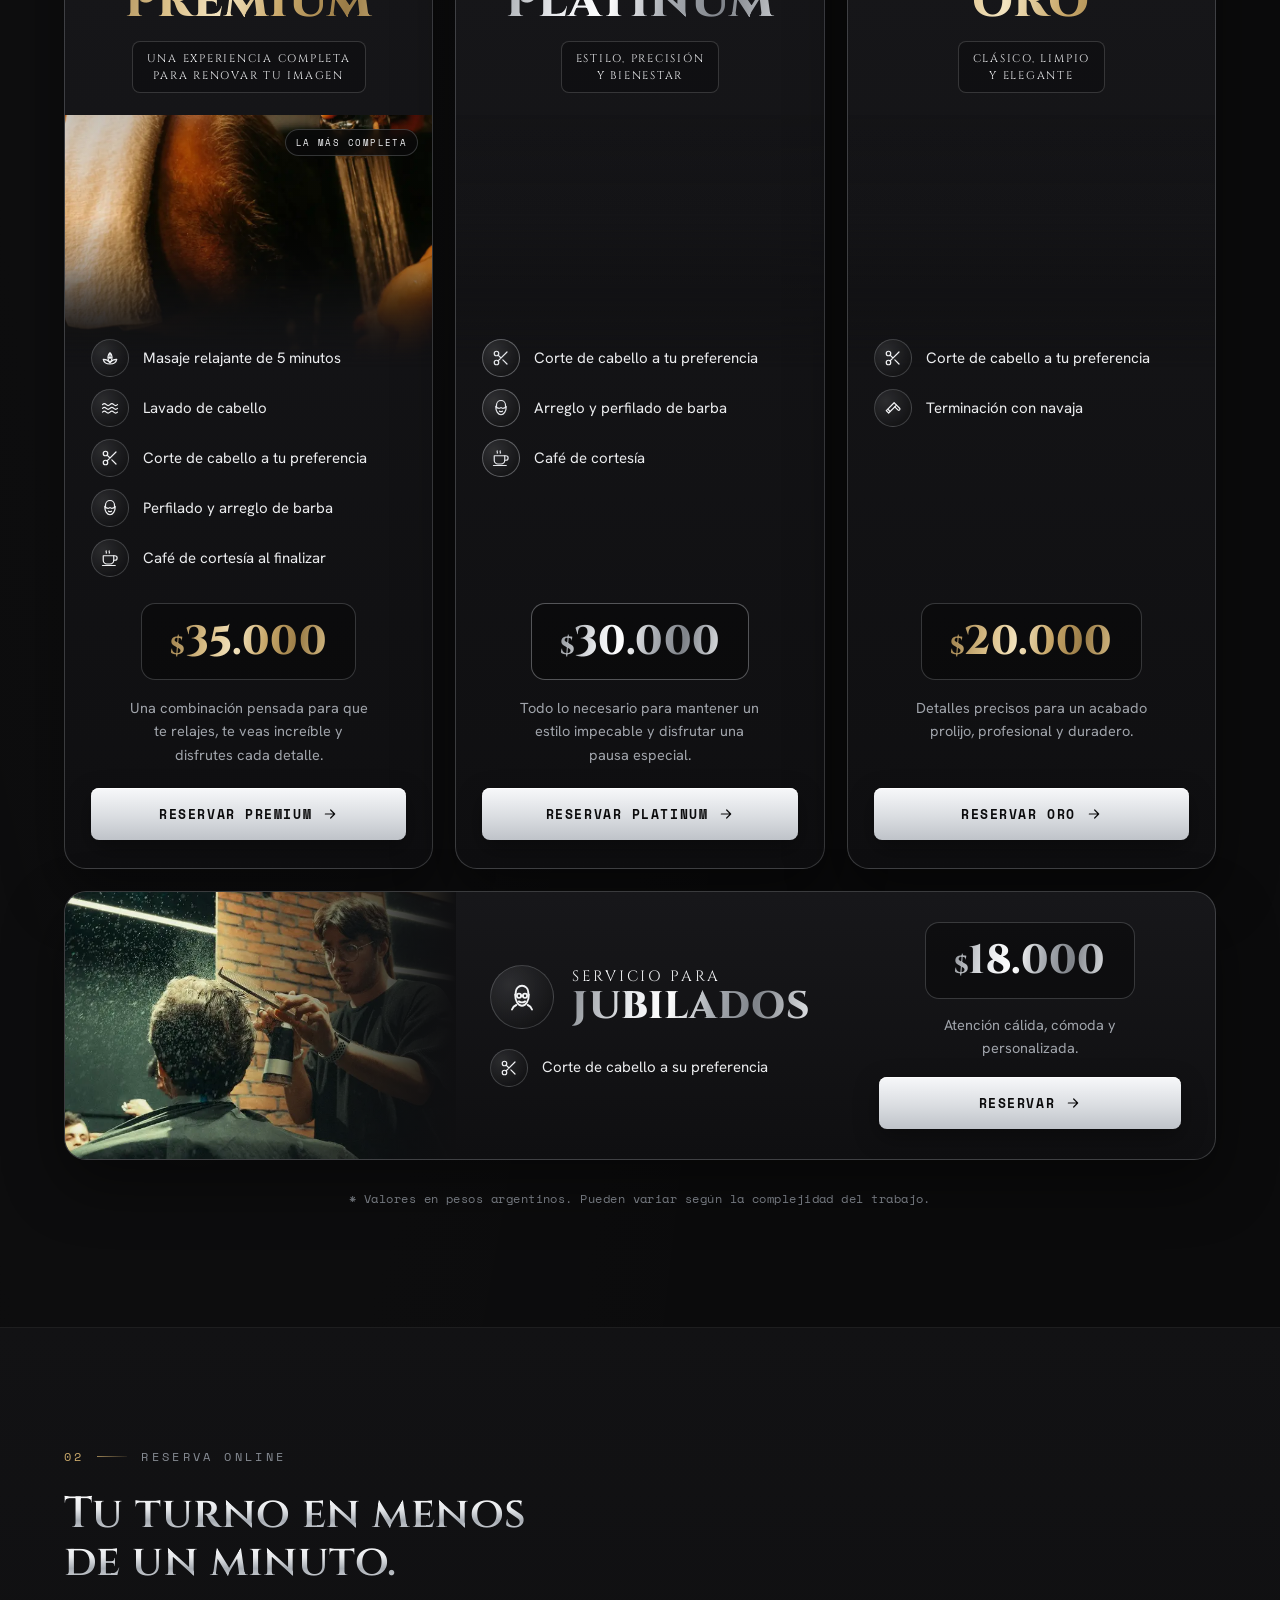
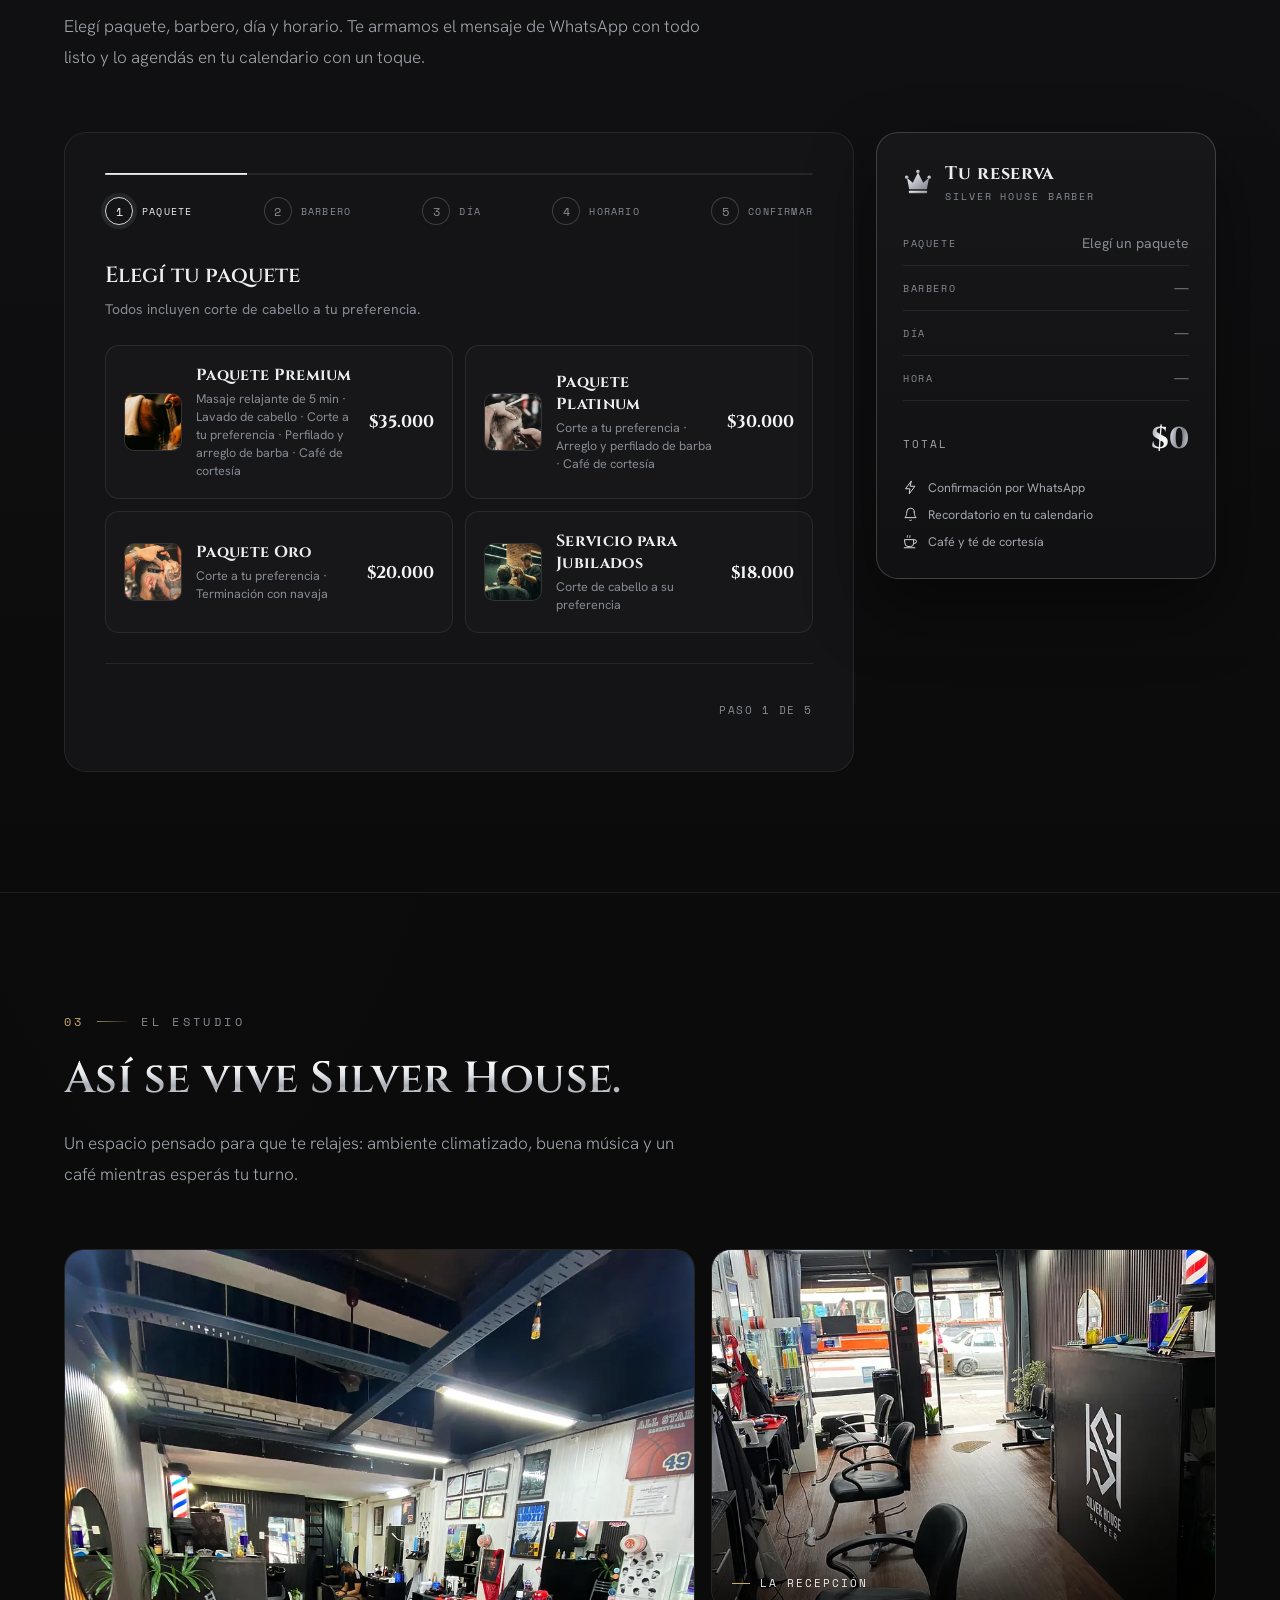
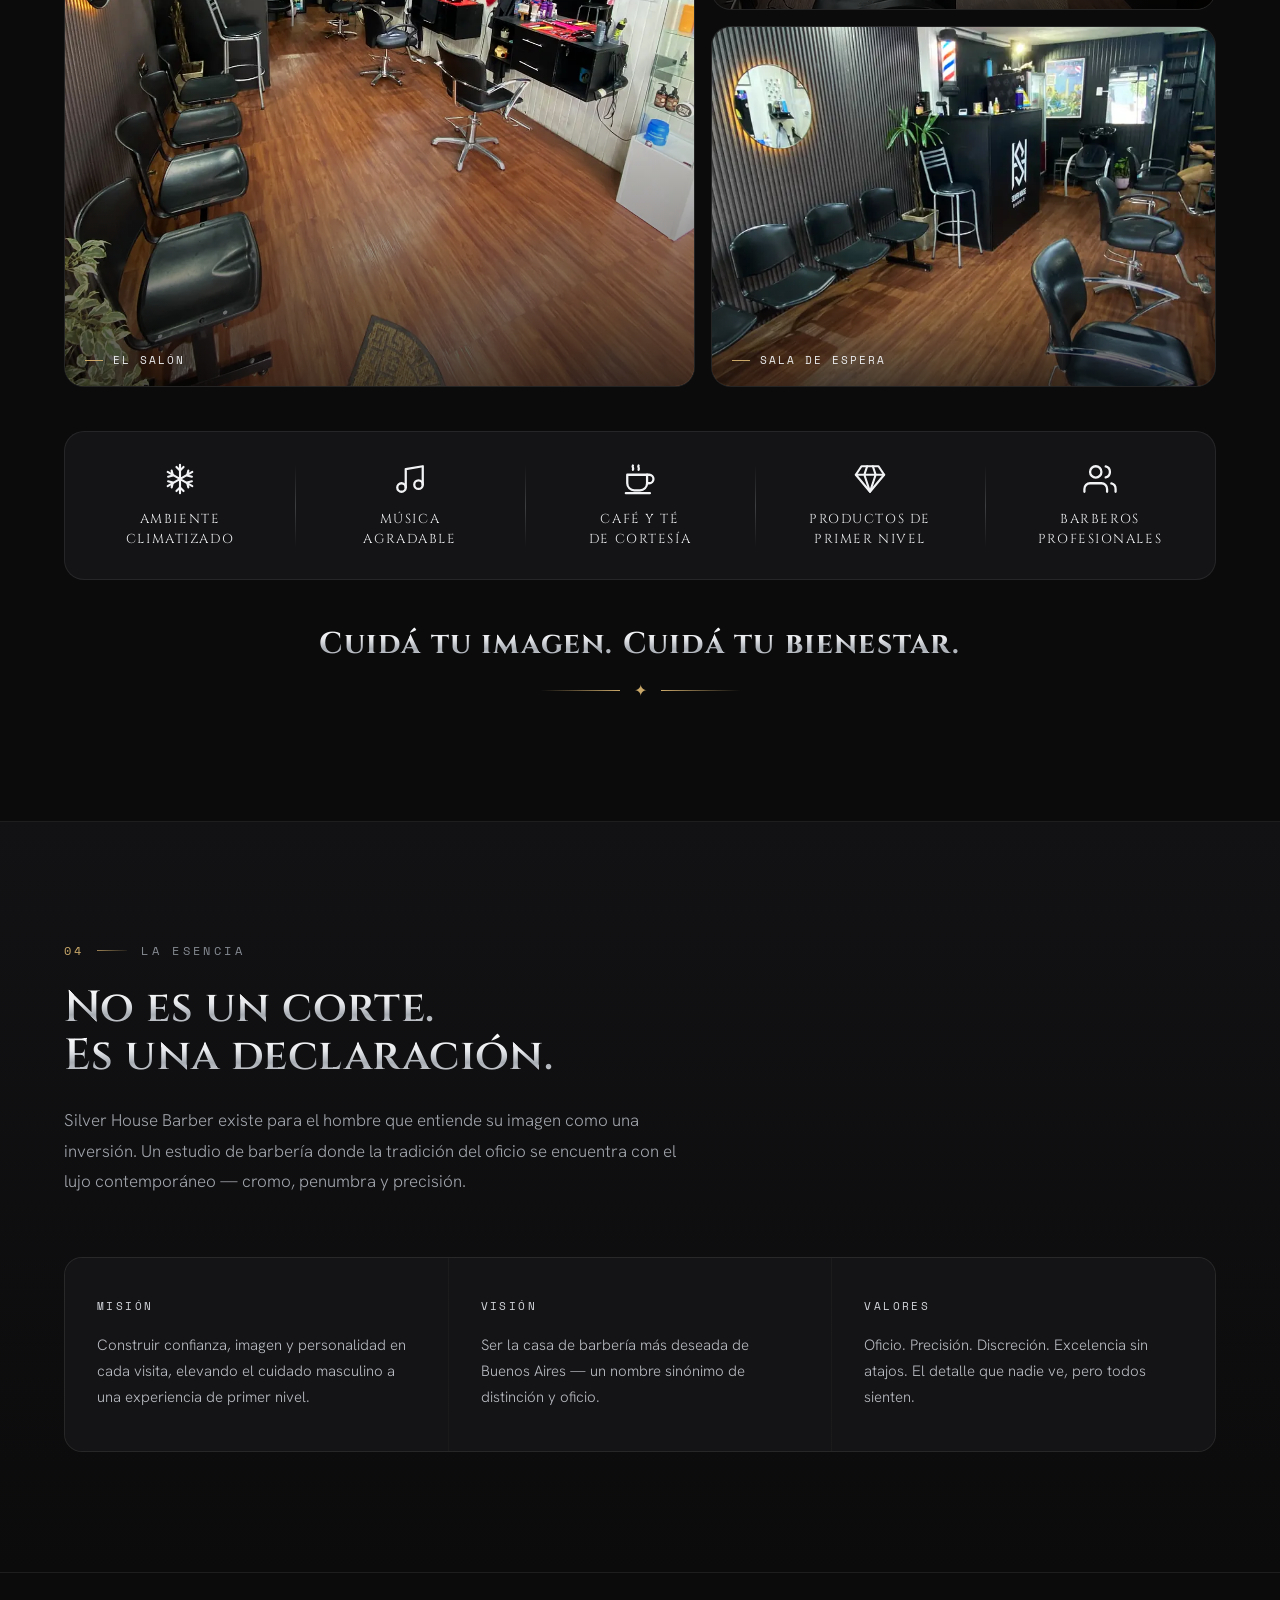
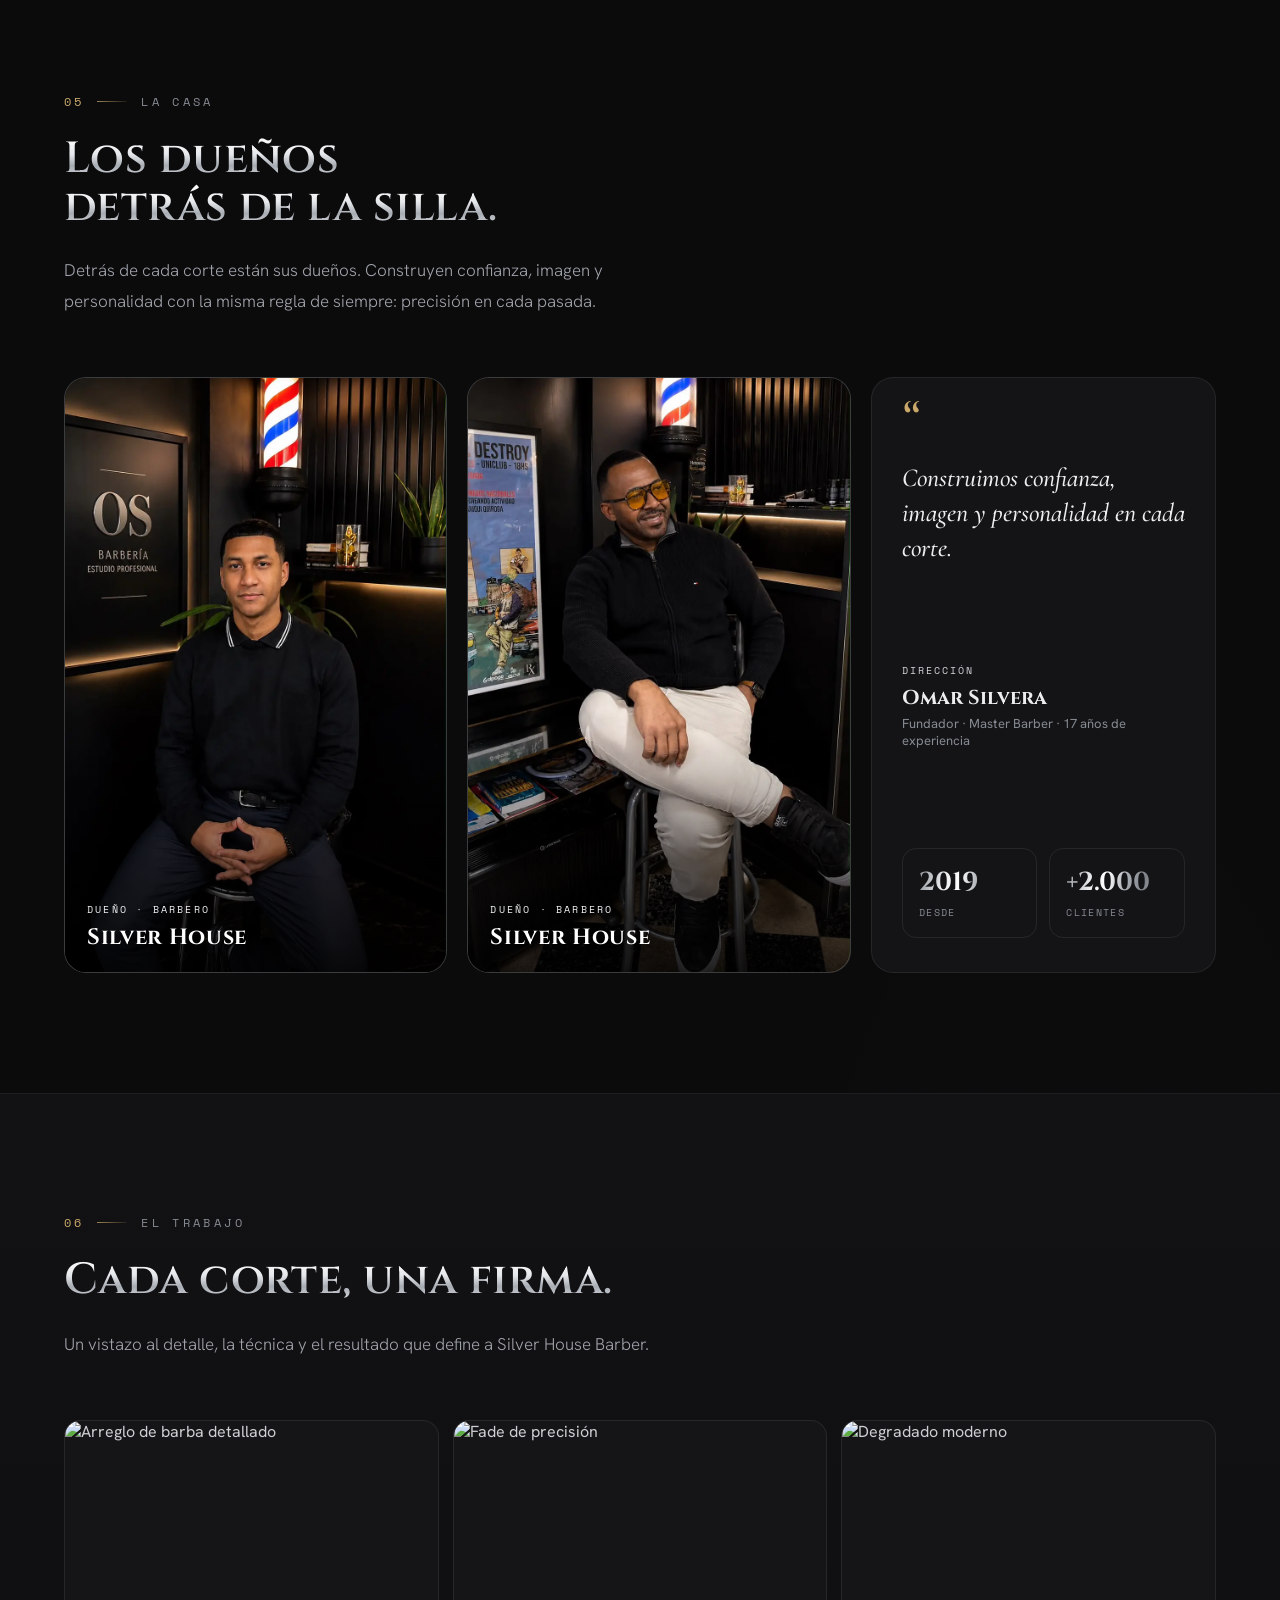
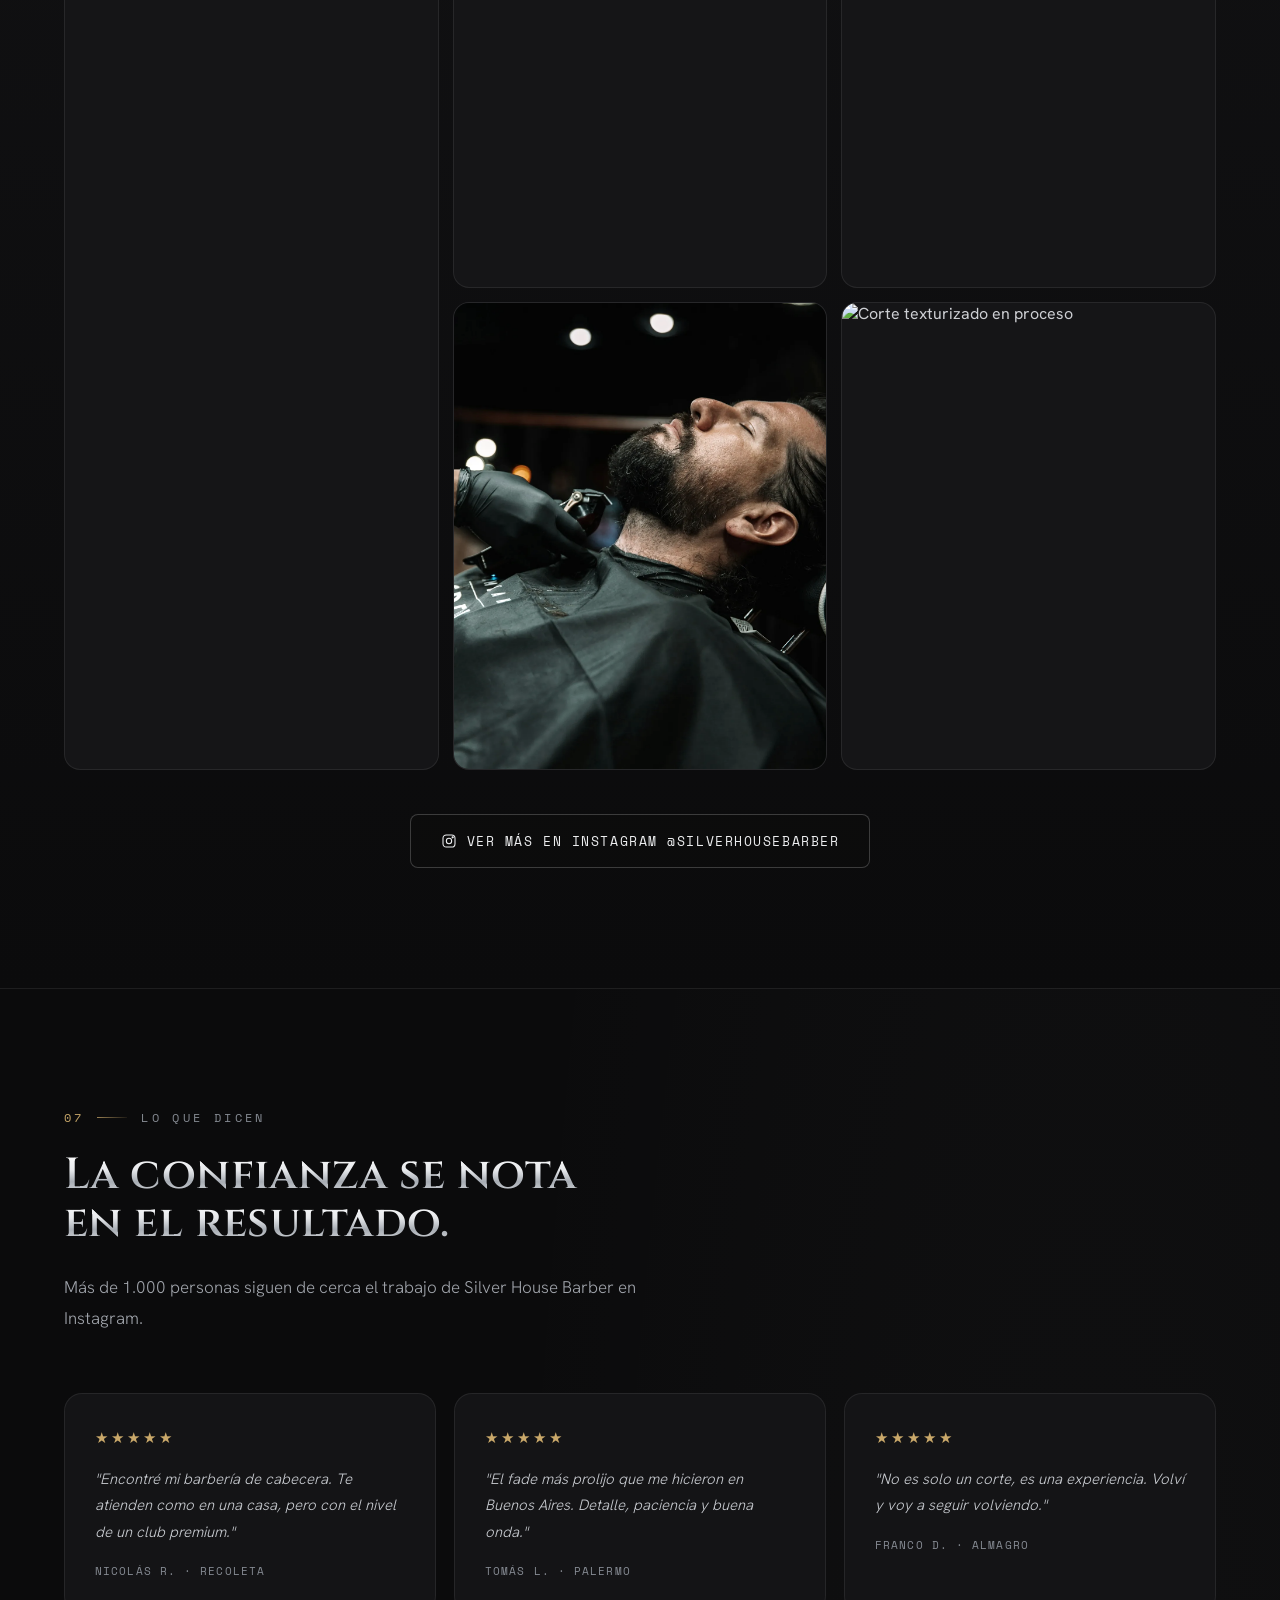
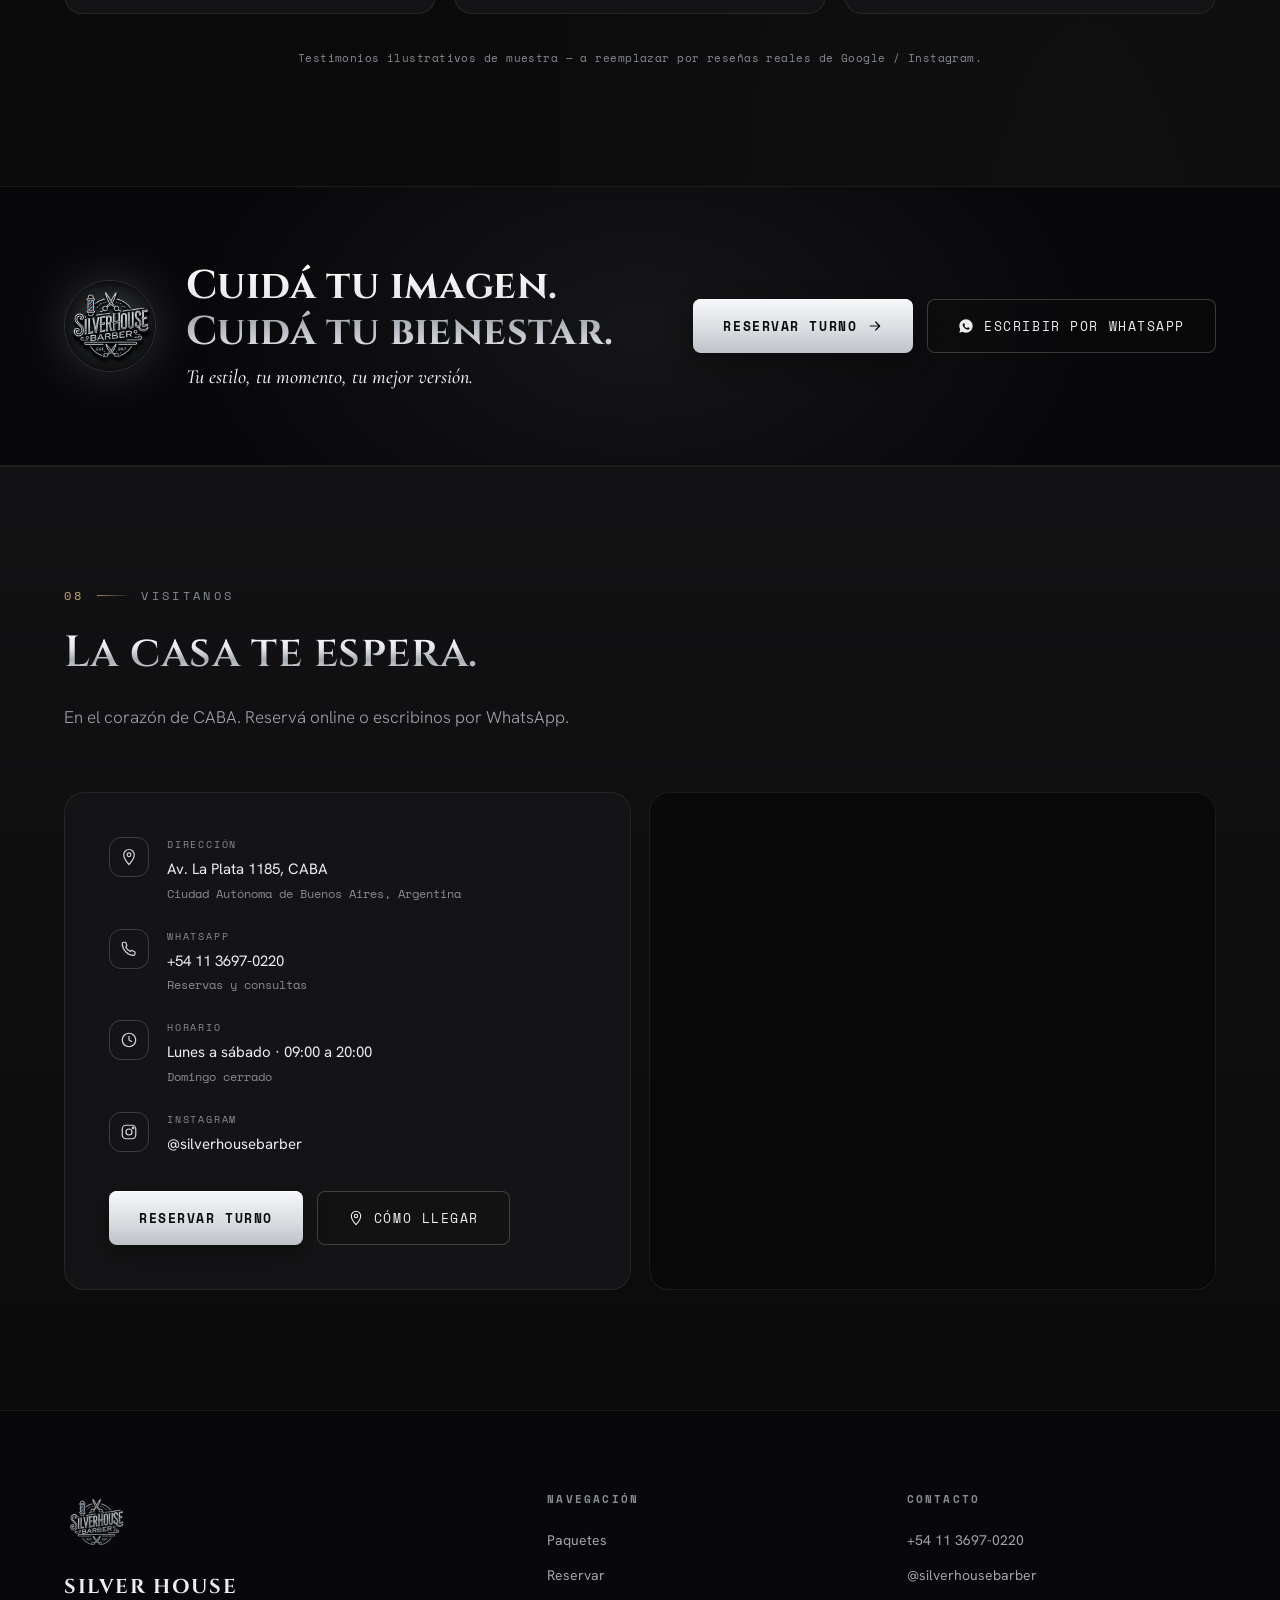
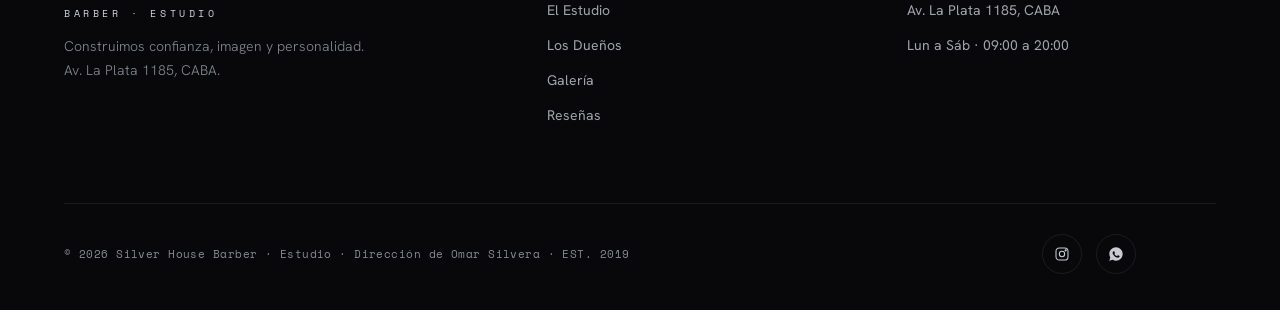
==== commit 970ee2ad: "Silver House: portada solo con el logo y los botones de reserva - La portada queda limpia: foto del " ====
--- a/silverhouse-barber/index.html
+++ b/silverhouse-barber/index.html
@@ -211,8 +211,8 @@
 .mobile-nav .btn{margin-top:10px;font-size:13px;}
 
 /* ============ HERO ============ */
-/* La foto del local ocupa toda la portada; el oscurecido va solo detrás del texto. */
-.hero{position:relative;width:100%;min-height:100vh;min-height:100svh;display:flex;align-items:center;padding:112px 0 72px;overflow:hidden;background:#0B0B0C;}
+/* Portada limpia: la foto del local de fondo, el logo al centro y los botones para reservar. */
+.hero{position:relative;width:100%;min-height:100vh;min-height:100svh;display:flex;align-items:center;justify-content:center;padding:96px 0 56px;overflow:hidden;background:#0B0B0C;}
 .hero-photos{position:absolute;inset:0;z-index:0;}
 .hero-frame{position:absolute;inset:0;overflow:hidden;}
 .hero-frame .slide{position:absolute;inset:0;opacity:0;animation:slideFade 27s infinite;}
@@ -222,77 +222,42 @@
 .hero-frame .slide img{width:100%;height:100%;object-fit:cover;object-position:50% 58%;animation:kenburns 27s linear infinite;animation-delay:inherit;filter:contrast(1.04) saturate(1.04);}
 @keyframes slideFade{0%{opacity:0}6%{opacity:1}33%{opacity:1}39%{opacity:0}100%{opacity:0}}
 @keyframes kenburns{0%{transform:scale(1.02)}39%{transform:scale(1.07)}100%{transform:scale(1.07)}}
+/* oscurecido parejo y suave (el local se sigue viendo), un poco más al centro para que resalte el logo */
 .hero-shade{
   position:absolute;inset:0;pointer-events:none;
   background:
-    linear-gradient(90deg,rgba(8,8,9,0.86) 0%,rgba(8,8,9,0.7) 28%,rgba(8,8,9,0.28) 52%,rgba(8,8,9,0) 70%),
-    linear-gradient(180deg,rgba(8,8,9,0.72) 0%,rgba(8,8,9,0.25) 12%,rgba(8,8,9,0) 22%),
-    linear-gradient(0deg,var(--bg) 0%,rgba(11,11,12,0) 18%);
-}
-.hero-inner{
-  position:relative;z-index:3;width:100%;max-width:1320px;margin:0 auto;
-  padding-left:clamp(20px,5vw,72px);padding-right:clamp(20px,5vw,72px);
-}
-.hero-text{min-width:0;max-width:600px;}
-.hero-brand{display:flex;align-items:center;gap:22px;margin-bottom:26px;flex-wrap:wrap;}
-.hero .status-badge{background:rgba(11,11,12,0.66);border-color:rgba(255,255,255,0.24);color:var(--text);}
-.hero-logo{width:clamp(120px,11vw,172px);height:auto;filter:drop-shadow(0 8px 22px rgba(0,0,0,0.75)) drop-shadow(0 0 1px rgba(0,0,0,0.9));}
-.hero-place{display:flex;align-items:center;gap:12px;font-family:var(--font-mono);font-size:12px;letter-spacing:0.22em;text-transform:uppercase;color:var(--text);margin-bottom:18px;text-shadow:0 1px 6px rgba(0,0,0,0.9);}
-.gold-dash{display:inline-block;width:28px;height:1px;background:var(--gold);flex-shrink:0;}
-.hero h1{font-family:var(--font-display);font-weight:700;font-size:clamp(36px,4vw,60px);line-height:1.08;letter-spacing:0.005em;margin-bottom:22px;filter:drop-shadow(0 2px 14px rgba(0,0,0,0.55));}
-.hero h1 .line{display:block;color:var(--white-ish);}
-.hero p.lead{font-size:clamp(16px,1.35vw,18px);line-height:1.75;color:var(--white-ish);font-weight:300;max-width:540px;margin-bottom:30px;text-shadow:0 1px 10px rgba(0,0,0,0.7);}
-.hero p.lead strong{font-weight:600;color:#fff;}
-.hero-ctas{display:flex;gap:16px;flex-wrap:wrap;margin-bottom:28px;}
-.hero .btn-ghost{background:rgba(11,11,12,0.45);backdrop-filter:blur(6px);-webkit-backdrop-filter:blur(6px);}
+    radial-gradient(ellipse 58% 52% at 50% 46%,rgba(8,8,9,0.42) 0%,rgba(8,8,9,0.16) 70%,rgba(8,8,9,0) 100%),
+    linear-gradient(180deg,rgba(8,8,9,0.8) 0%,rgba(8,8,9,0.45) 9%,rgba(8,8,9,0.2) 18%,rgba(8,8,9,0.18) 70%,rgba(8,8,9,0.55) 88%,var(--bg) 100%);
+}
+.hero-center{position:relative;z-index:3;width:100%;max-width:640px;margin:0 auto;padding:0 20px;display:flex;flex-direction:column;align-items:center;text-align:center;}
+.hero-logo{
+  display:block;width:clamp(210px,24vw,320px);height:auto;margin:0 auto clamp(30px,4vh,44px);
+  filter:drop-shadow(0 10px 28px rgba(0,0,0,0.8)) drop-shadow(0 0 2px rgba(0,0,0,0.9));
+}
+.hero-ctas{display:flex;justify-content:center;gap:14px;flex-wrap:wrap;width:100%;}
+.hero-ctas .btn{min-width:210px;}
+.hero .btn-ghost{background:rgba(11,11,12,0.62);border-color:rgba(255,255,255,0.34);backdrop-filter:blur(8px);-webkit-backdrop-filter:blur(8px);}
 .next-slot{
-  display:inline-flex;align-items:center;gap:12px;flex-wrap:wrap;
-  border:1px solid var(--border-accent);background:rgba(11,11,12,0.5);
-  border-radius:12px;padding:12px 16px;margin-bottom:30px;cursor:pointer;text-align:left;
+  display:inline-flex;align-items:center;gap:12px;margin-top:22px;
+  border:1px solid rgba(255,255,255,0.2);background:rgba(11,11,12,0.55);
+  border-radius:40px;padding:8px 16px 8px 8px;cursor:pointer;text-align:left;
   transition:background .3s var(--ease),border-color .3s var(--ease);backdrop-filter:blur(8px);-webkit-backdrop-filter:blur(8px);
 }
-.next-slot:hover{background:rgba(20,20,22,0.7);border-color:var(--accent);}
-.next-slot .ns-ico{width:34px;height:34px;border-radius:50%;display:flex;align-items:center;justify-content:center;background:rgba(201,168,106,0.14);color:var(--gold-bright);flex-shrink:0;}
-.next-slot .ns-ico svg{width:17px;height:17px;}
-.next-slot .ns-k{display:block;font-family:var(--font-mono);font-size:10px;letter-spacing:0.18em;color:var(--text-dim);text-transform:uppercase;}
-.next-slot .ns-v{display:block;font-size:15px;color:var(--white-ish);font-weight:600;margin-top:3px;}
-.next-slot .ns-go{font-family:var(--font-mono);font-size:11px;letter-spacing:0.12em;color:var(--accent);text-transform:uppercase;}
-.trust-row{display:grid;grid-template-columns:auto 1px auto 1px auto;column-gap:clamp(16px,3vw,28px);justify-content:start;align-items:start;border-top:1px solid rgba(255,255,255,0.16);padding-top:22px;}
-.trust-item{display:flex;flex-direction:column;gap:6px;}
-.trust-item .trust-num{font-family:var(--font-display);font-size:24px;font-weight:600;color:var(--white-ish);text-shadow:0 1px 8px rgba(0,0,0,0.6);}
-.trust-item .lbl{font-family:var(--font-mono);font-size:10px;letter-spacing:0.14em;color:var(--text-dim);text-transform:uppercase;}
-.trust-divider{width:1px;height:34px;background:rgba(255,255,255,0.18);align-self:center;}
-
-/* Tablet y celular: la foto llena la primera pantalla con el logo arriba; el texto va abajo y lo demás debajo de la foto */
-@media (max-width:900px){
-  .hero{display:block;min-height:0;padding:0 0 64px;}
-  .hero-photos{bottom:auto;height:100vh;height:100svh;min-height:600px;}
-  .hero-shade{
-    background:
-      linear-gradient(180deg,rgba(8,8,9,0.62) 0%,rgba(8,8,9,0.12) 18%,rgba(8,8,9,0) 30%,rgba(8,8,9,0.2) 44%,rgba(8,8,9,0.78) 66%,rgba(11,11,12,0.96) 86%,var(--bg) 100%);
-  }
-  .hero-inner{padding-left:20px;padding-right:20px;}
-  .hero-text{max-width:620px;margin:0 auto;}
-  .hero-main{min-height:100vh;min-height:100svh;min-height:max(600px,100svh);display:flex;flex-direction:column;justify-content:space-between;padding:96px 0 34px;}
-  .hero-brand{flex-direction:column;gap:16px;margin-bottom:0;}
-  .hero-logo{width:clamp(118px,34vw,150px);}
-  .hero-place{font-size:11px;letter-spacing:0.18em;}
-  .hp-long{display:none;}
-  .hero h1{font-size:clamp(31px,9vw,52px);}
-  .hero p.lead{font-size:16.5px;line-height:1.7;margin-bottom:26px;}
-  .hero-ctas{margin-bottom:0;}
-  .hero-extra{padding-top:30px;}
-  .next-slot{display:flex;width:100%;margin-bottom:30px;}
-}
+.next-slot:hover{background:rgba(20,20,22,0.75);border-color:var(--accent);}
+.next-slot .ns-ico{width:32px;height:32px;border-radius:50%;display:flex;align-items:center;justify-content:center;background:rgba(201,168,106,0.16);color:var(--gold-bright);flex-shrink:0;}
+.next-slot .ns-ico svg{width:15px;height:15px;}
+.next-slot .ns-txt{display:flex;flex-direction:column;line-height:1.3;}
+.next-slot .ns-k{font-family:var(--font-mono);font-size:9.5px;letter-spacing:0.16em;color:var(--text-dim);text-transform:uppercase;}
+.next-slot .ns-v{font-size:14.5px;color:var(--white-ish);font-weight:600;margin-top:2px;}
+.next-slot .ns-go{display:flex;color:var(--accent);}
+.next-slot .ns-go svg{width:15px;height:15px;}
 @media (max-width:600px){
-  .hero-ctas{flex-direction:column;gap:12px;}
-  .hero-ctas .btn{width:100%;padding:17px 22px;}
-  .trust-row{column-gap:16px;}
-  .trust-item .trust-num{font-size:22px;}
-  .trust-item .lbl{line-height:1.5;}
-  .trust-divider{height:30px;}
-}
-@media (max-height:640px) and (max-width:900px){ .hero-logo{width:96px;} .hero-main{padding-top:84px;} }
+  .hero{padding:84px 0 44px;}
+  .hero-logo{width:min(62vw,250px);margin-bottom:34px;}
+  .hero-ctas{flex-direction:column;align-items:center;gap:12px;}
+  .hero-ctas .btn{width:100%;max-width:340px;min-width:0;padding:17px 22px;}
+}
+@media (max-height:640px){ .hero-logo{width:min(46vw,190px);margin-bottom:22px;} }
 
 /* ============ TICKER ============ */
 .ticker{border-top:1px solid var(--border);border-bottom:1px solid var(--border);background:#09090A;overflow:hidden;position:relative;}
@@ -693,16 +658,10 @@
 @keyframes fadeUp{from{opacity:0;transform:translateY(16px);}to{opacity:1;transform:none;}}
 @keyframes fadeIn{from{opacity:0;}to{opacity:1;}}
 /* entrada del hero (solo CSS, no depende del script) */
-.js .hero-brand,.js .hero-place,.js #heroTitle .line,.js .hero p.lead,.js .hero-ctas,.js .next-slot,.js .trust-row{animation:fadeUp .8s var(--ease) both;}
-.js .hero-brand{animation-delay:.05s;}
-.js .hero-place{animation-delay:.1s;}
-.js #heroTitle .line:nth-child(1){animation-delay:.16s;}
-.js #heroTitle .line:nth-child(2){animation-delay:.26s;}
-.js #heroTitle .line:nth-child(3){animation-delay:.36s;}
-.js .hero p.lead{animation-delay:.5s;}
-.js .hero-ctas{animation-delay:.6s;}
-.js .next-slot{animation-delay:.7s;}
-.js .trust-row{animation-delay:.8s;}
+.js .hero-logo,.js .hero-ctas,.js .next-slot{animation:fadeUp .9s var(--ease) both;}
+.js .hero-logo{animation-delay:.05s;}
+.js .hero-ctas{animation-delay:.25s;}
+.js .next-slot{animation-delay:.4s;}
 .js .hero-photos{animation:fadeIn 1s ease-out both;}
 /* aparición suave al entrar en pantalla */
 .js .reveal{opacity:0;transform:translateY(22px);}
@@ -765,7 +724,6 @@
   .btn{white-space:normal;text-align:center;line-height:1.4;}
   .btn svg{flex-shrink:0;}
   header .wrap{padding-left:16px;padding-right:16px;}
-  .hero-inner{padding-left:16px;padding-right:16px;}
   .brand{gap:9px;}
   .brand-text{font-size:14px;letter-spacing:0.04em;}
   .brand-text span{font-size:8px;letter-spacing:0.22em;}
@@ -837,7 +795,6 @@
   body{font-size:16px;}
   .wrap{padding-left:20px;padding-right:20px;}
   header .wrap{padding-left:18px;padding-right:18px;}
-  .hero-inner{padding-left:20px;padding-right:20px;}
   .section-pad{padding:96px 0;}
   .eyebrow{margin-bottom:22px;gap:12px;}
   .eyebrow .num,.eyebrow .label{font-size:11.5px;}
@@ -900,7 +857,7 @@
   .ticker-item{padding:22px 20px;}
 }
 @media (max-width:359px){
-  .wrap,.hero-inner{padding-left:16px;padding-right:16px;}
+  .wrap{padding-left:16px;padding-right:16px;}
   header .wrap{padding-left:14px;padding-right:14px;}
   .stepper{padding:24px 16px;}
   .pkg-head{padding:28px 18px 20px;}
@@ -1033,42 +990,18 @@
     </div>
     <div class="hero-shade"></div>
   </div>
-  <div class="hero-inner">
-    <div class="hero-text">
-      <div class="hero-main">
-        <div class="hero-brand hero-anim">
-          <img class="hero-logo" src="silverhouse-logo-400.webp" alt="Silver House Barber" width="168" height="168" fetchpriority="high">
-          <span class="status-badge" id="statusBadge"><span class="dot"></span><span class="status-text">Verificando…</span></span>
-        </div>
-        <div class="hero-copy">
-          <p class="hero-place hero-anim"><span class="gold-dash"></span><span class="hp-long">Barber · Estudio — </span>Av. La Plata 1185, CABA</p>
-          <h1 id="heroTitle">
-            <span class="line">Tu estilo,</span>
-            <span class="line">tu momento,</span>
-            <span class="line chrome-text">tu mejor versión.</span>
-          </h1>
-          <p class="lead hero-anim"><strong>Construimos confianza, imagen y personalidad.</strong> Elegí tu paquete y reservá tu turno online en menos de un minuto.</p>
-          <div class="hero-ctas hero-anim">
-            <a href="#reservar" class="btn btn-primary">Reservar Turno <svg><use href="#i-arrow"/></svg></a>
-            <a href="#paquetes" class="btn btn-ghost">Ver Paquetes</a>
-          </div>
-        </div>
-      </div>
-      <div class="hero-extra">
-        <button class="next-slot hero-anim" id="nextSlotBtn" type="button" hidden>
-          <span class="ns-ico"><svg><use href="#i-bolt"/></svg></span>
-          <span><span class="ns-k">Próximo horario para reservar</span><span class="ns-v" id="nextSlotText">—</span></span>
-          <span class="ns-go">Reservarlo →</span>
-        </button>
-        <div class="trust-row hero-anim">
-          <div class="trust-item"><span class="trust-num">4.9/5</span><span class="lbl">Valoración Promedio</span></div>
-          <div class="trust-divider"></div>
-          <div class="trust-item"><span class="trust-num">+2.000</span><span class="lbl">Clientes Atendidos</span></div>
-          <div class="trust-divider"></div>
-          <div class="trust-item"><span class="trust-num">2019</span><span class="lbl">Desde</span></div>
-        </div>
-      </div>
+  <div class="hero-center">
+    <h1 class="sr-only">Silver House Barber · Estudio — Barbería en Av. La Plata 1185, CABA</h1>
+    <img class="hero-logo" src="silverhouse-logo-480.webp" alt="Silver House Barber" width="480" height="480" fetchpriority="high">
+    <div class="hero-ctas">
+      <a href="#reservar" class="btn btn-primary">Reservar Turno <svg><use href="#i-arrow"/></svg></a>
+      <a href="#paquetes" class="btn btn-ghost">Ver Paquetes</a>
     </div>
+    <button class="next-slot" id="nextSlotBtn" type="button" hidden>
+      <span class="ns-ico"><svg><use href="#i-bolt"/></svg></span>
+      <span class="ns-txt"><span class="ns-k">Próximo horario para reservar</span><span class="ns-v" id="nextSlotText">—</span></span>
+      <span class="ns-go" aria-hidden="true"><svg><use href="#i-arrow"/></svg></span>
+    </button>
   </div>
 </section>
 
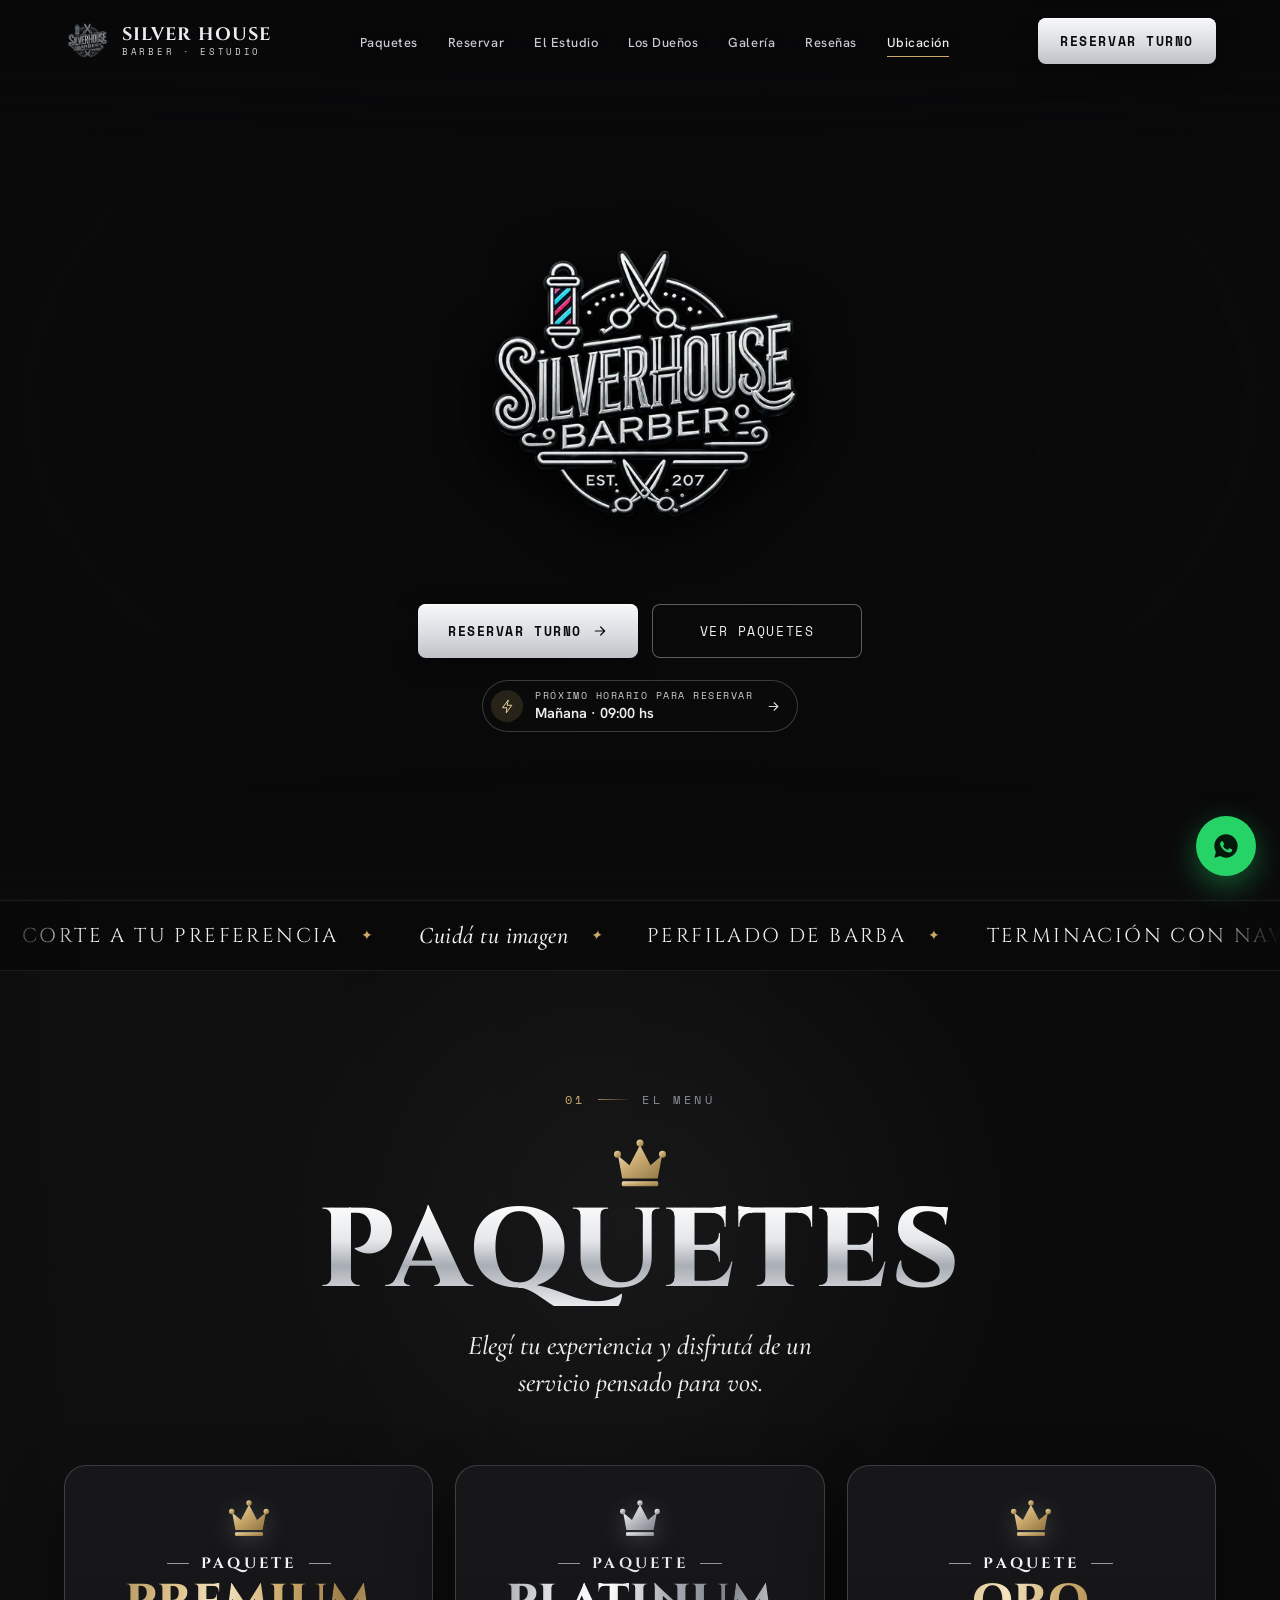
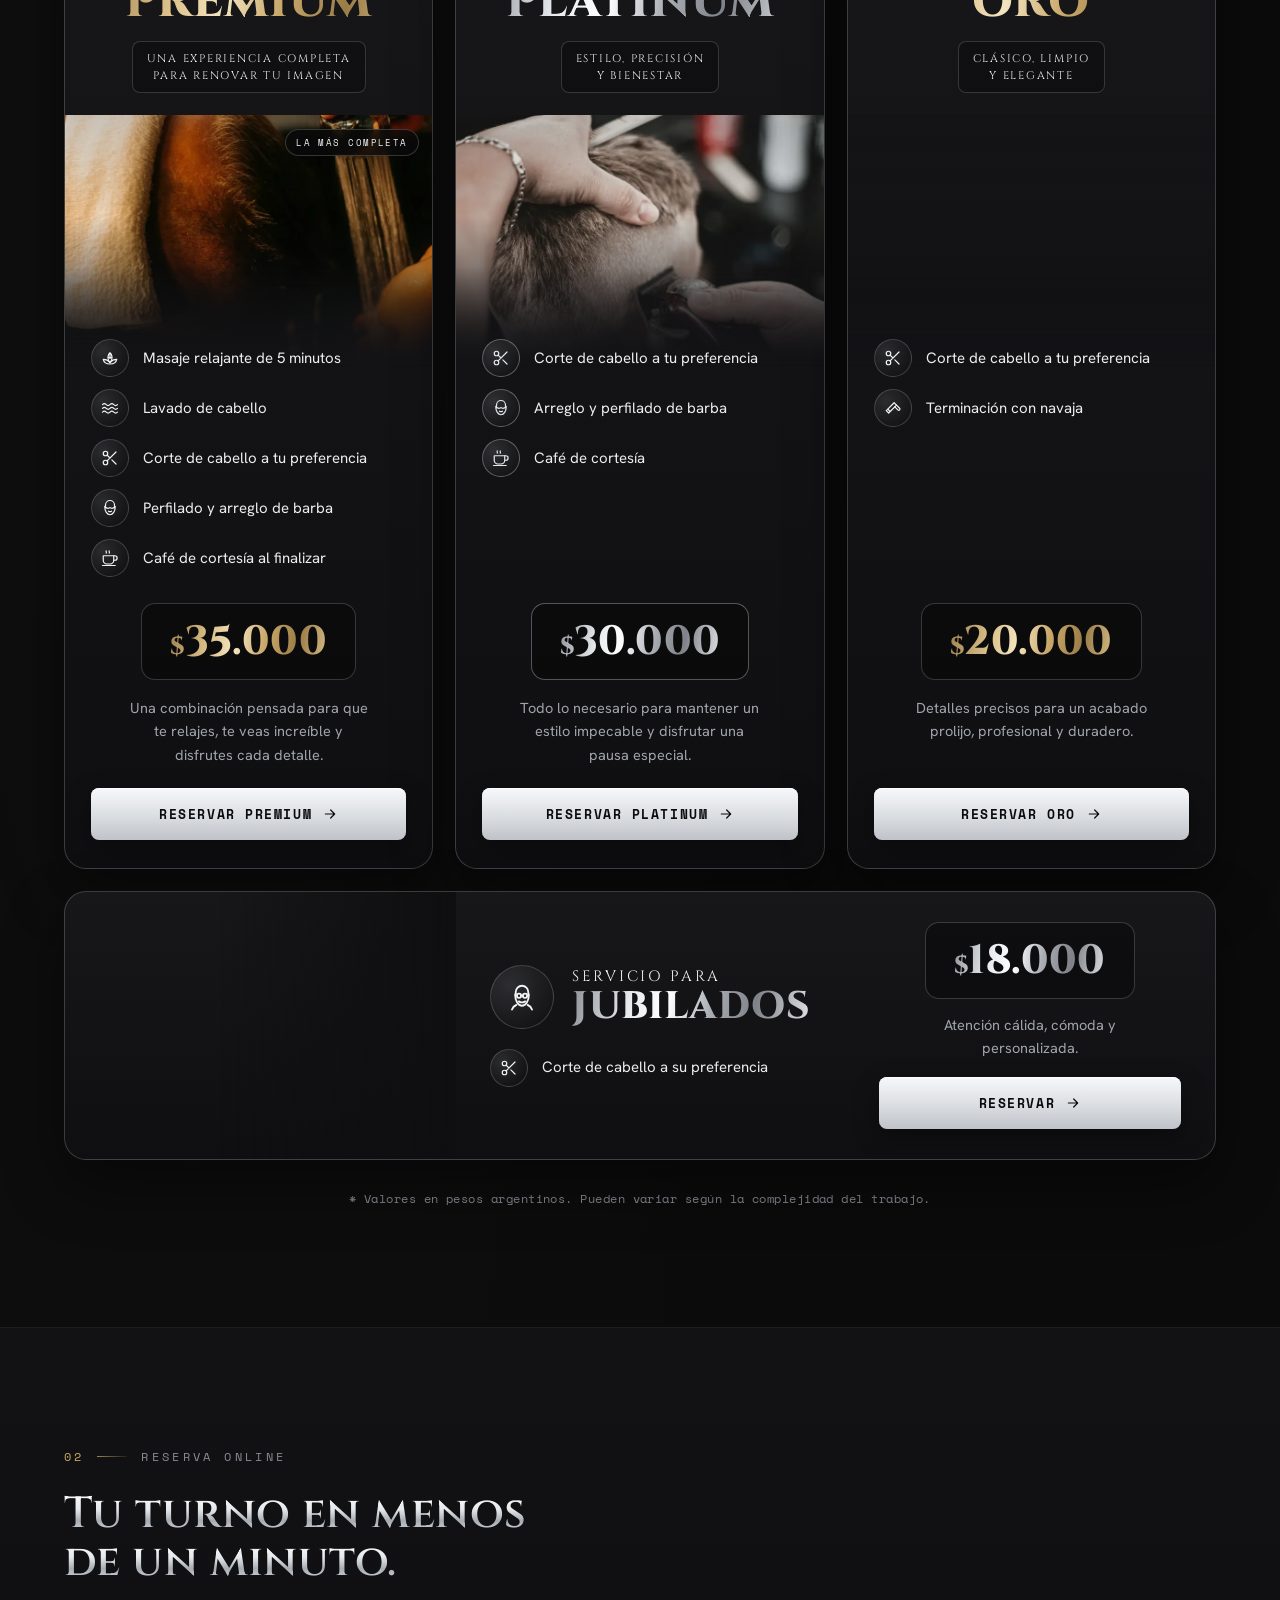
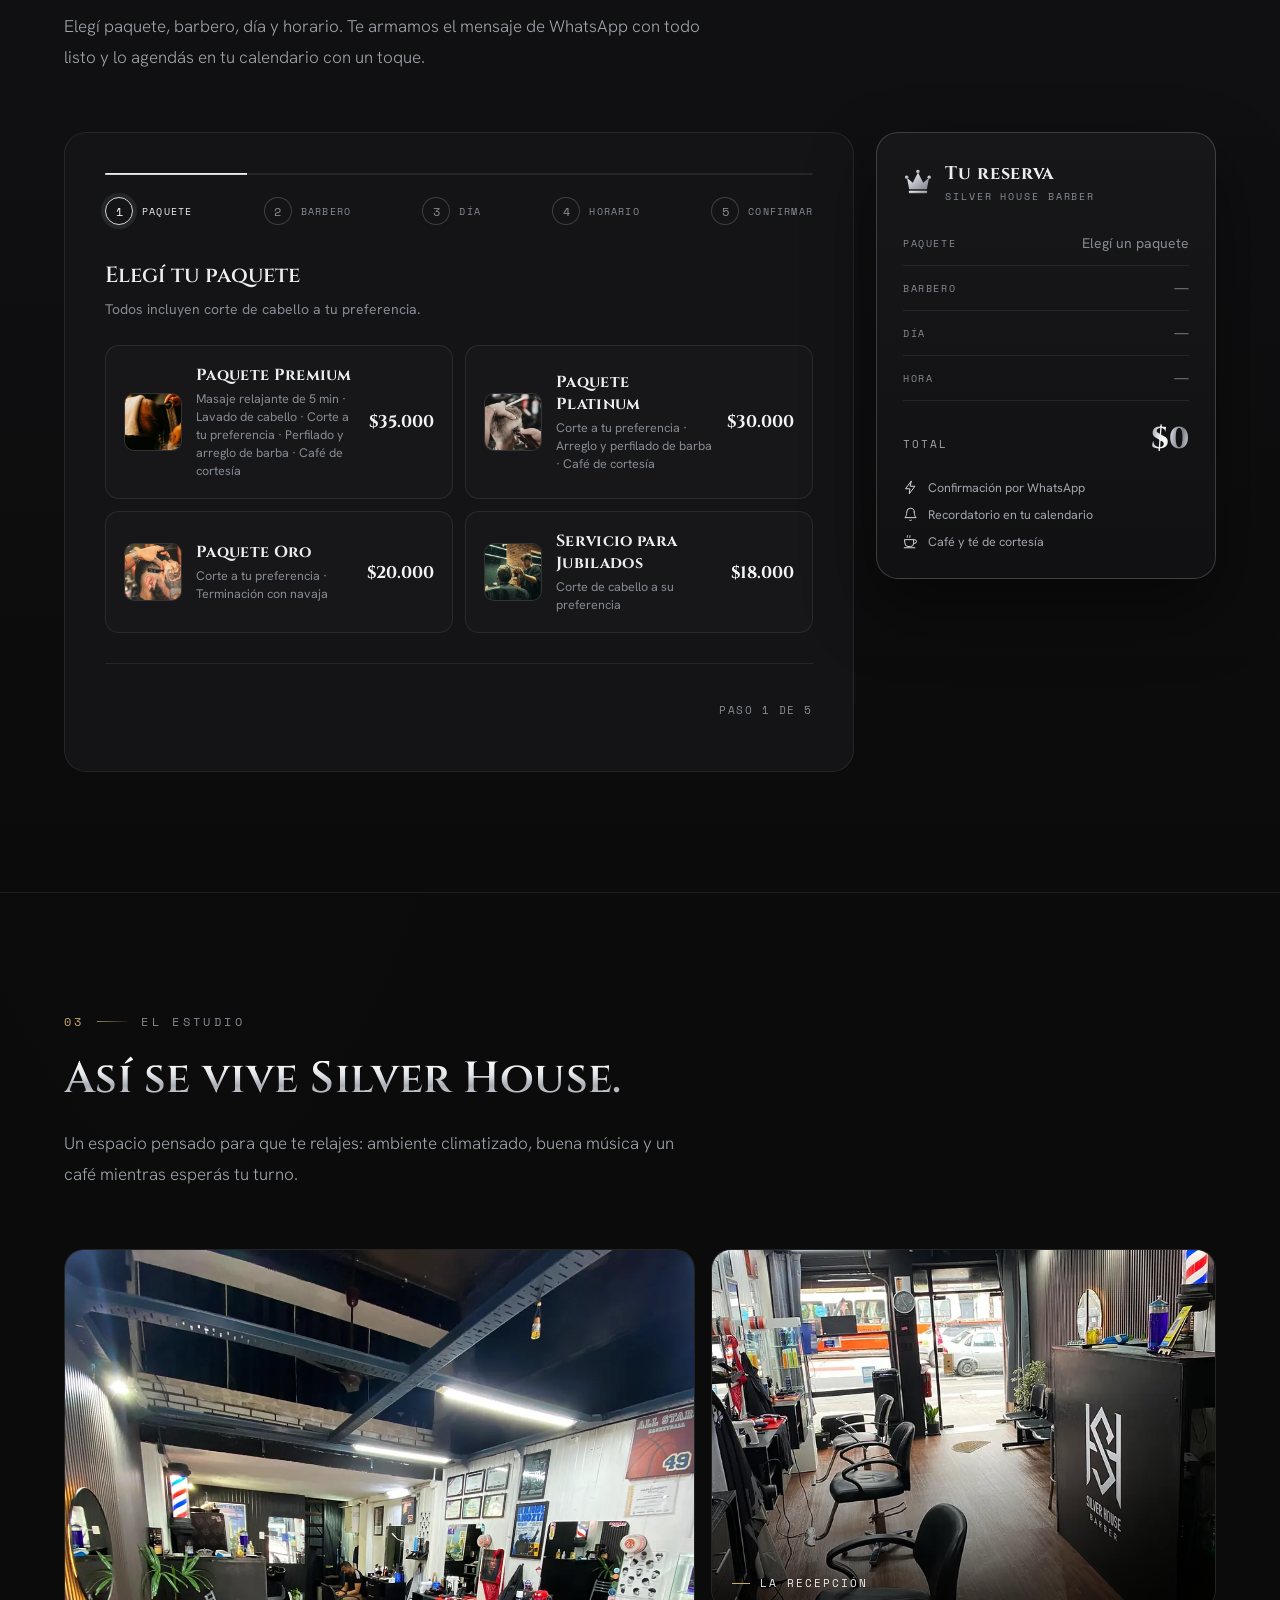
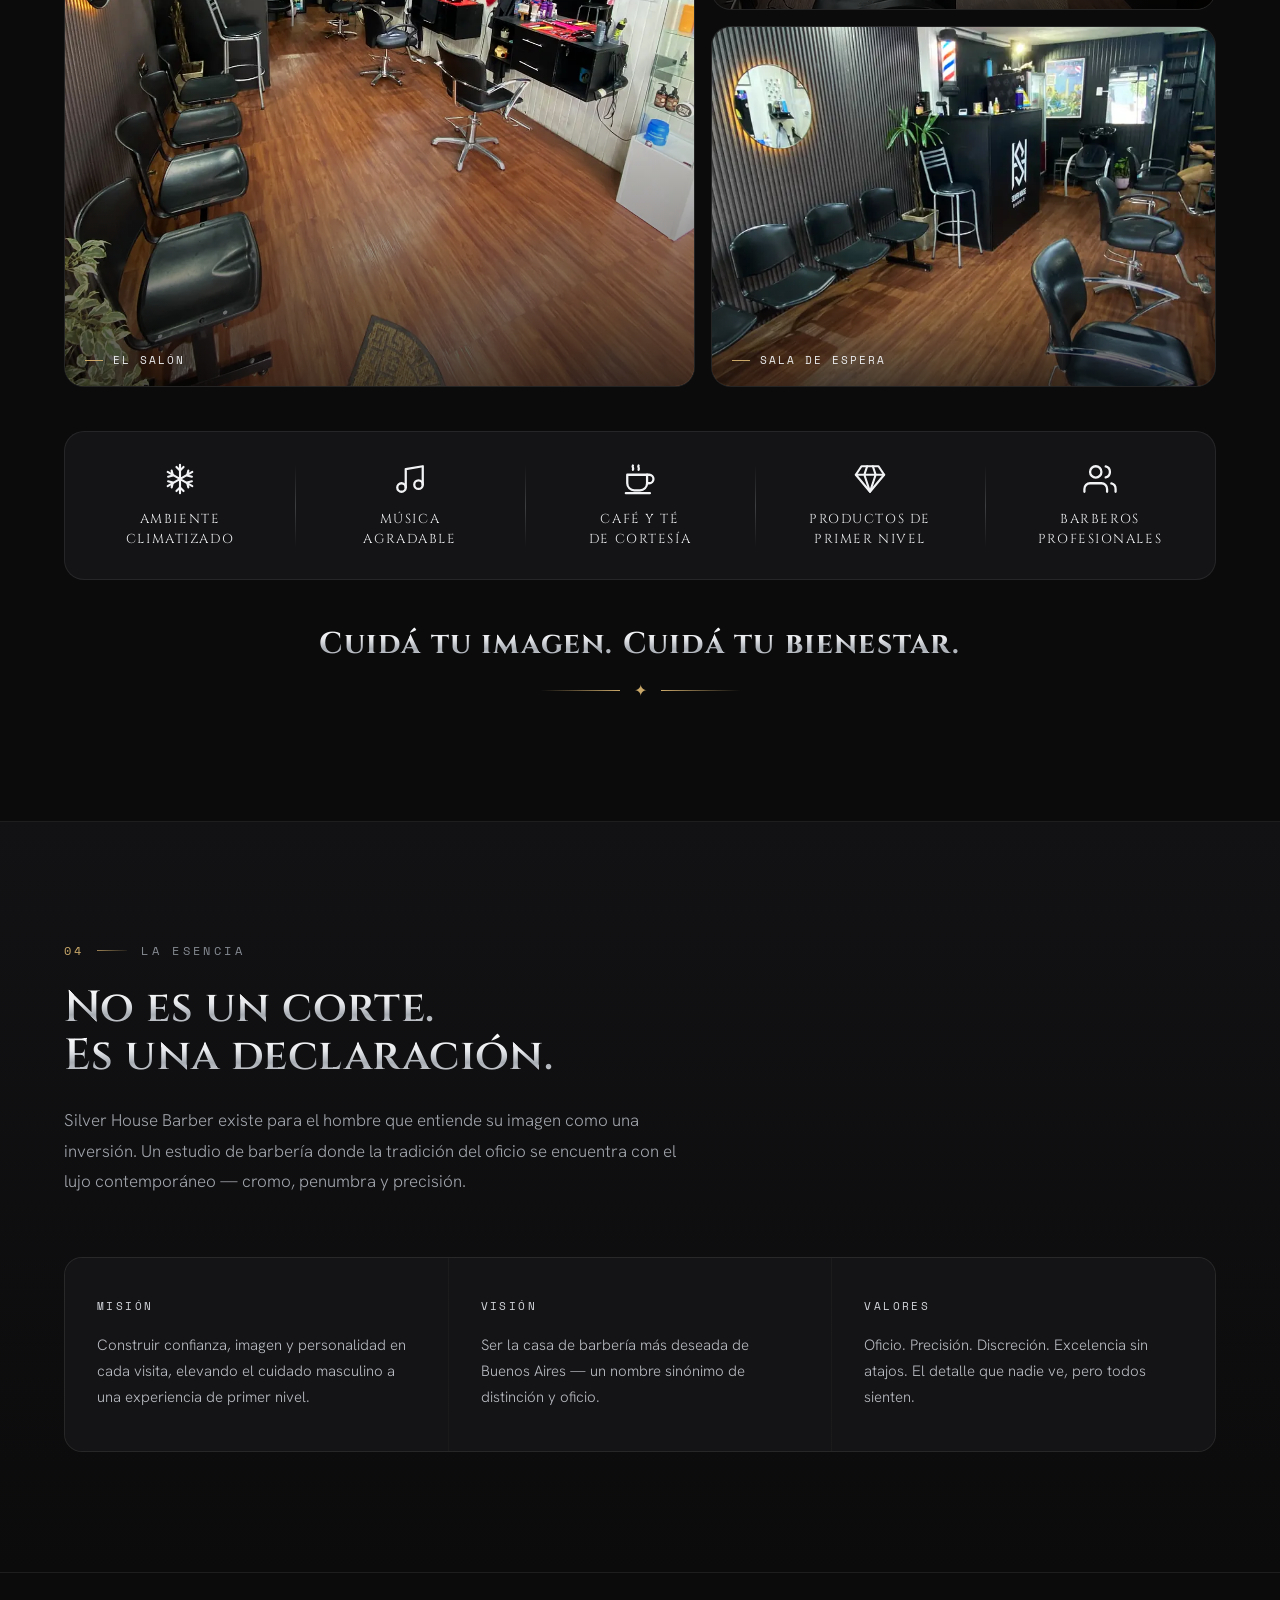
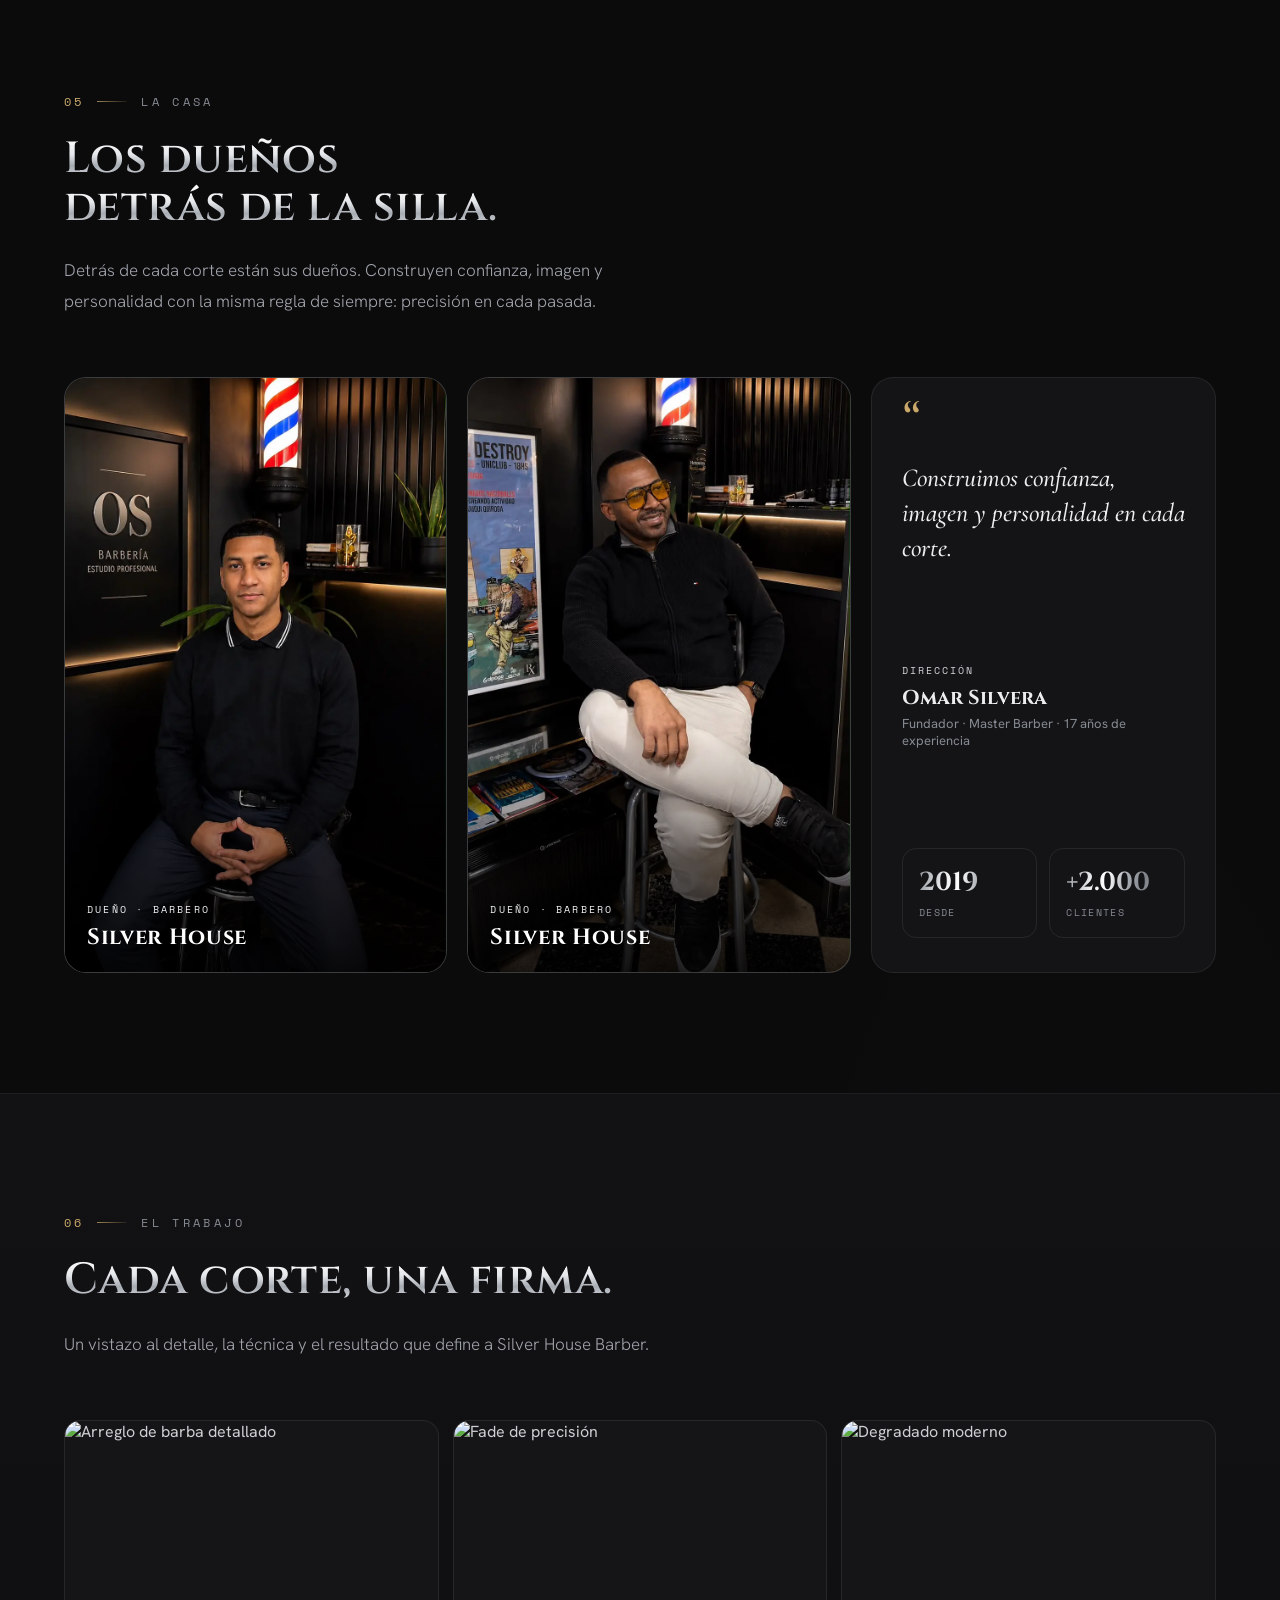
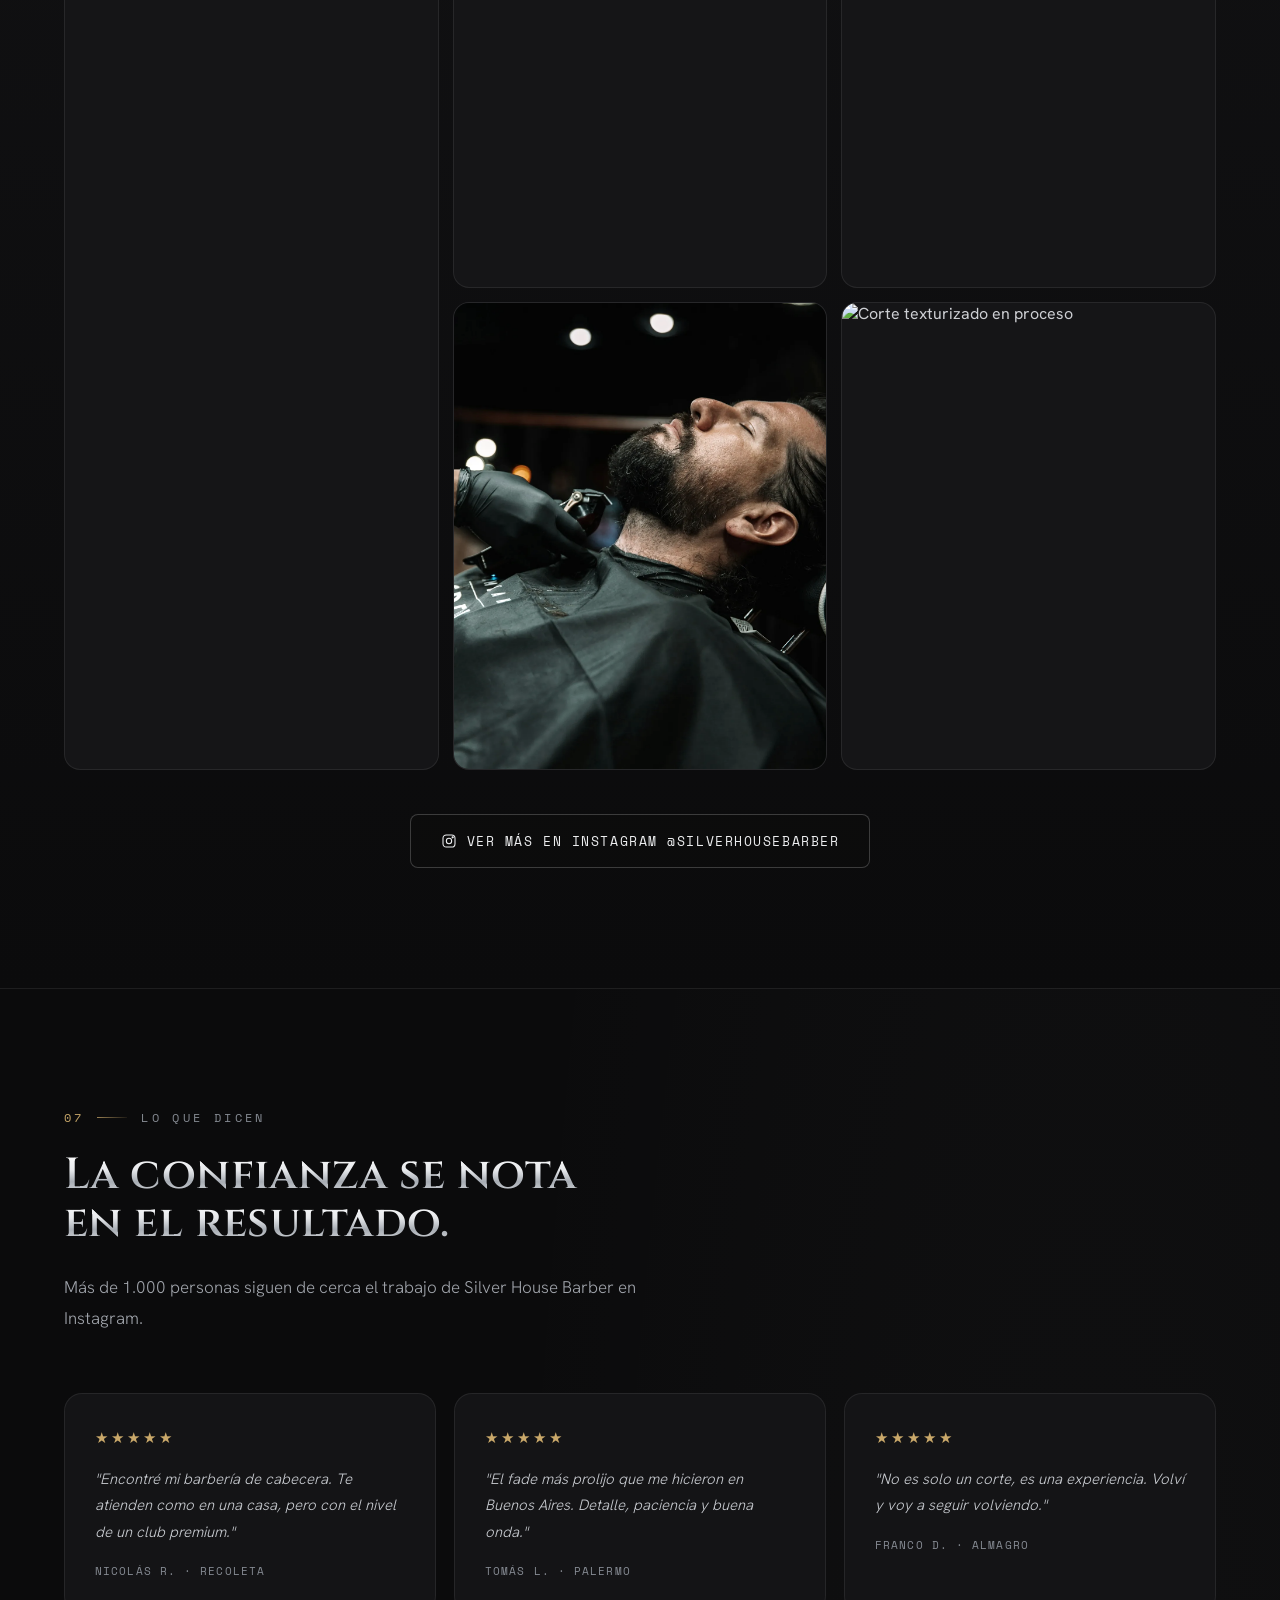
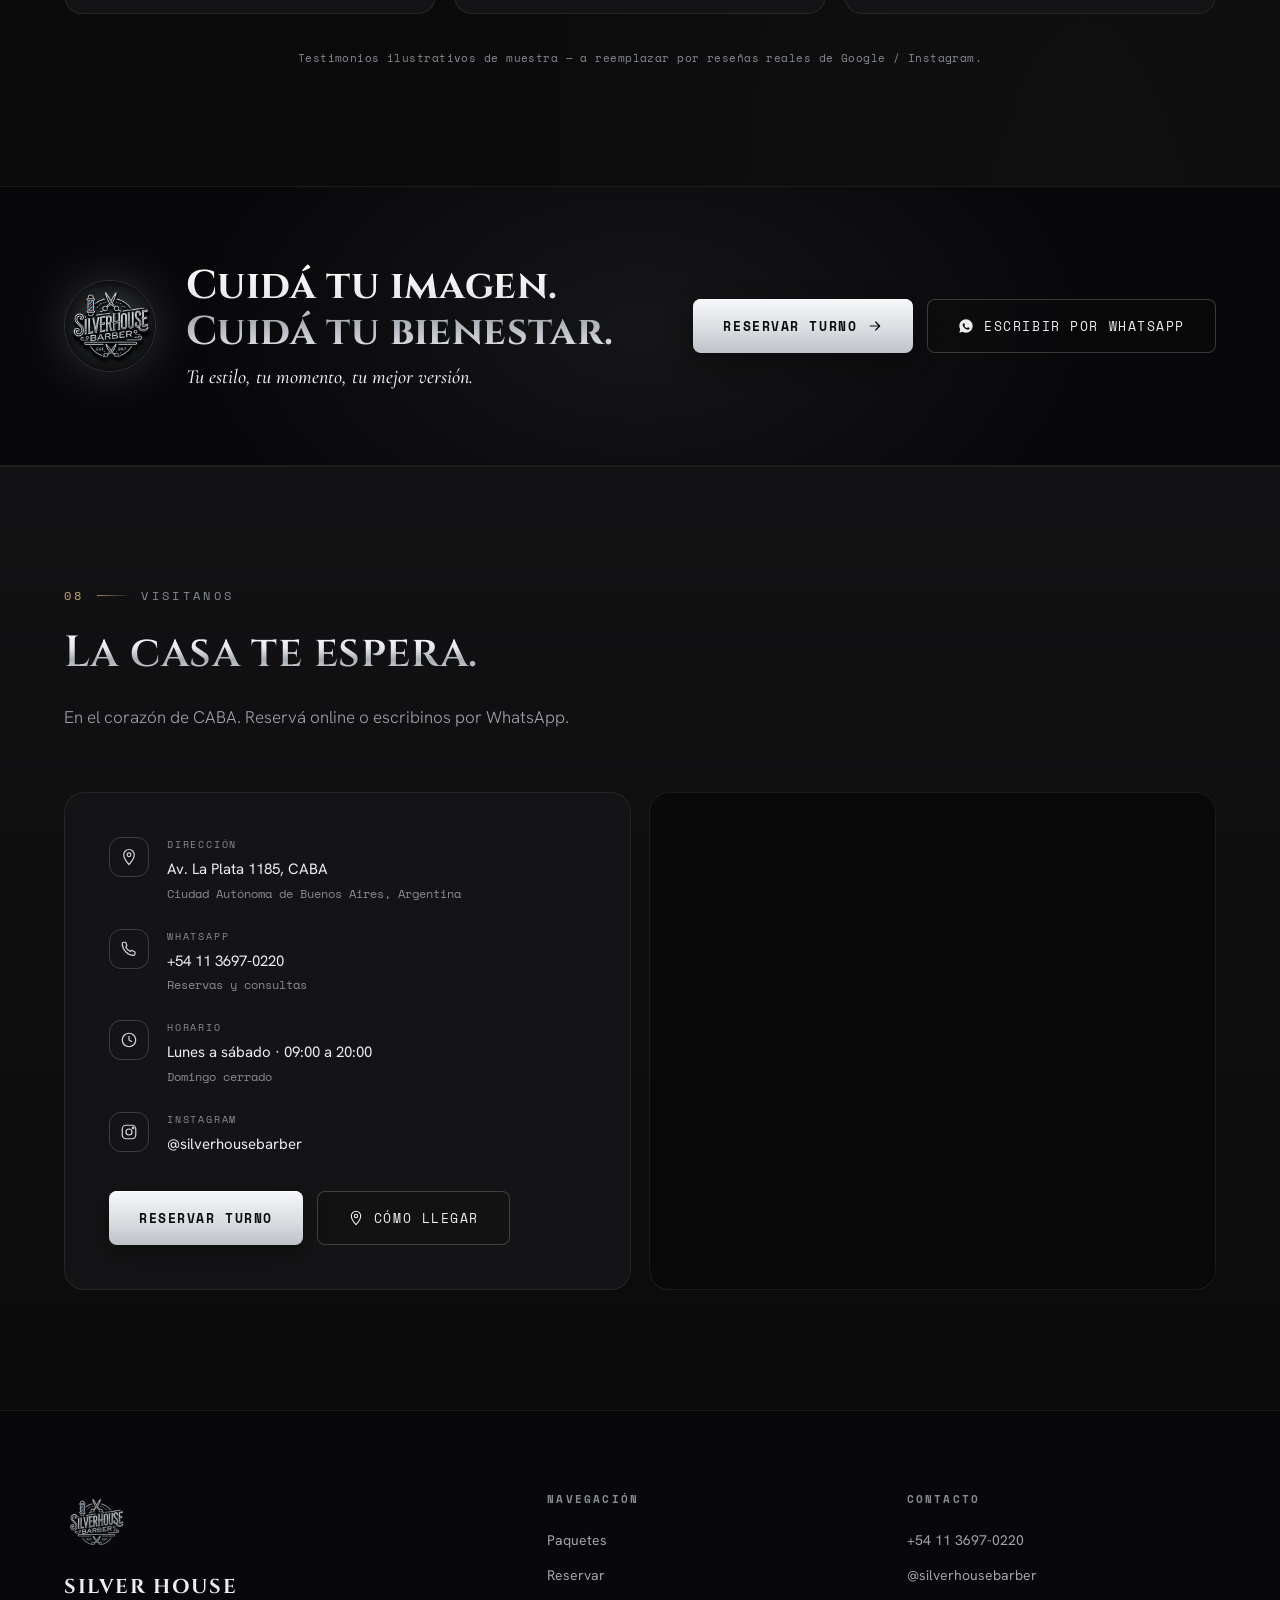
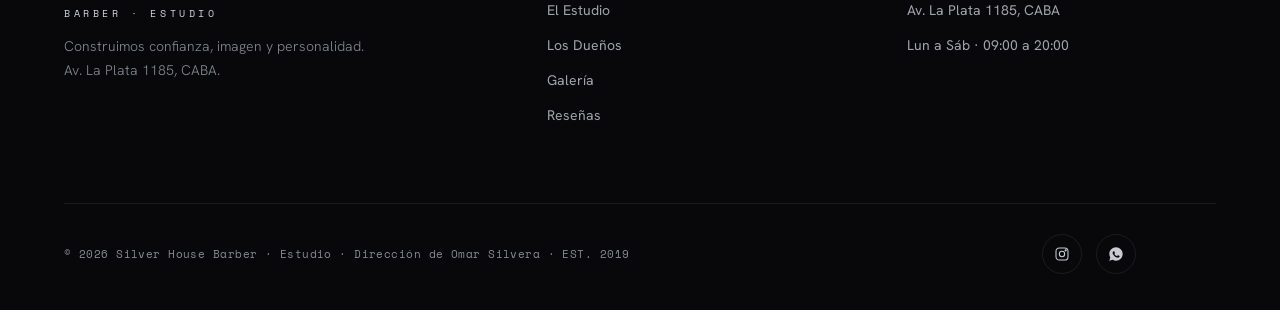
==== commit ef885343: "Silver House: portada ajustada al milímetro en todas las pantallas - Celular: el logo se adapta al a" ====
--- a/silverhouse-barber/index.html
+++ b/silverhouse-barber/index.html
@@ -231,7 +231,7 @@
 }
 .hero-center{position:relative;z-index:3;width:100%;max-width:640px;margin:0 auto;padding:0 20px;display:flex;flex-direction:column;align-items:center;text-align:center;}
 .hero-logo{
-  display:block;width:clamp(210px,24vw,320px);height:auto;margin:0 auto clamp(30px,4vh,44px);
+  display:block;width:clamp(230px,max(min(24vw,320px),min(36vw,40vh)),400px);height:auto;margin:0 auto clamp(30px,4vh,44px);
   filter:drop-shadow(0 10px 28px rgba(0,0,0,0.8)) drop-shadow(0 0 2px rgba(0,0,0,0.9));
 }
 .hero-ctas{display:flex;justify-content:center;gap:14px;flex-wrap:wrap;width:100%;}
@@ -252,12 +252,20 @@
 .next-slot .ns-go{display:flex;color:var(--accent);}
 .next-slot .ns-go svg{width:15px;height:15px;}
 @media (max-width:600px){
-  .hero{padding:84px 0 44px;}
-  .hero-logo{width:min(62vw,250px);margin-bottom:34px;}
+  .hero{padding:96px 0 88px;}
+  .hero-logo{width:clamp(140px,calc(100vh - 430px),min(62vw,250px));width:clamp(140px,calc(100svh - 430px),min(62vw,250px));margin-bottom:30px;}
   .hero-ctas{flex-direction:column;align-items:center;gap:12px;}
   .hero-ctas .btn{width:100%;max-width:340px;min-width:0;padding:17px 22px;}
 }
-@media (max-height:640px){ .hero-logo{width:min(46vw,190px);margin-bottom:22px;} }
+@media (min-width:601px) and (max-height:640px){ .hero-logo{width:min(46vw,190px);margin-bottom:22px;} }
+@media (max-width:600px) and (max-height:600px){ .hero-logo{margin-bottom:22px;} .next-slot{margin-top:14px;} }
+/* celular horizontal: todo entra en la pantalla */
+@media (orientation:landscape) and (max-height:500px){
+  .hero{padding:101px 0 18px;}
+  .hero-logo{width:clamp(110px,calc(100vh - 250px),190px);width:clamp(110px,calc(100svh - 250px),190px);margin-bottom:14px;}
+  .next-slot{margin-top:12px;}
+}
+@media (max-width:359px){ .next-slot{gap:8px;padding-right:12px;} .next-slot .ns-k{font-size:9px;letter-spacing:.06em;text-wrap:balance;} }
 
 /* ============ TICKER ============ */
 .ticker{border-top:1px solid var(--border);border-bottom:1px solid var(--border);background:#09090A;overflow:hidden;position:relative;}
@@ -893,6 +901,12 @@
 .info-row .val a::before{content:'';position:absolute;left:0;right:0;top:-12px;bottom:-12px;}
 /* ubicación: botones parejos a todo el ancho */
 @media (max-width:900px){ .location-card .btn{flex:1 1 auto;} }
+
+/* portada: menú legible sobre la foto antes de hacer scroll y rótulo del atajo con más contraste */
+.hero-shade::before{content:'';position:absolute;left:0;right:0;top:0;height:190px;background:linear-gradient(180deg,rgba(8,8,9,0.62) 0,rgba(8,8,9,0.42) 84px,rgba(8,8,9,0) 100%);}
+header:not(.scrolled) nav a:not(:hover):not(.active){color:var(--text);}
+header:not(.scrolled) nav a{text-shadow:0 1px 10px rgba(0,0,0,0.6);}
+.next-slot .ns-k{color:var(--text);}
 </style>
 </head>
 <body class="bg-texture">
